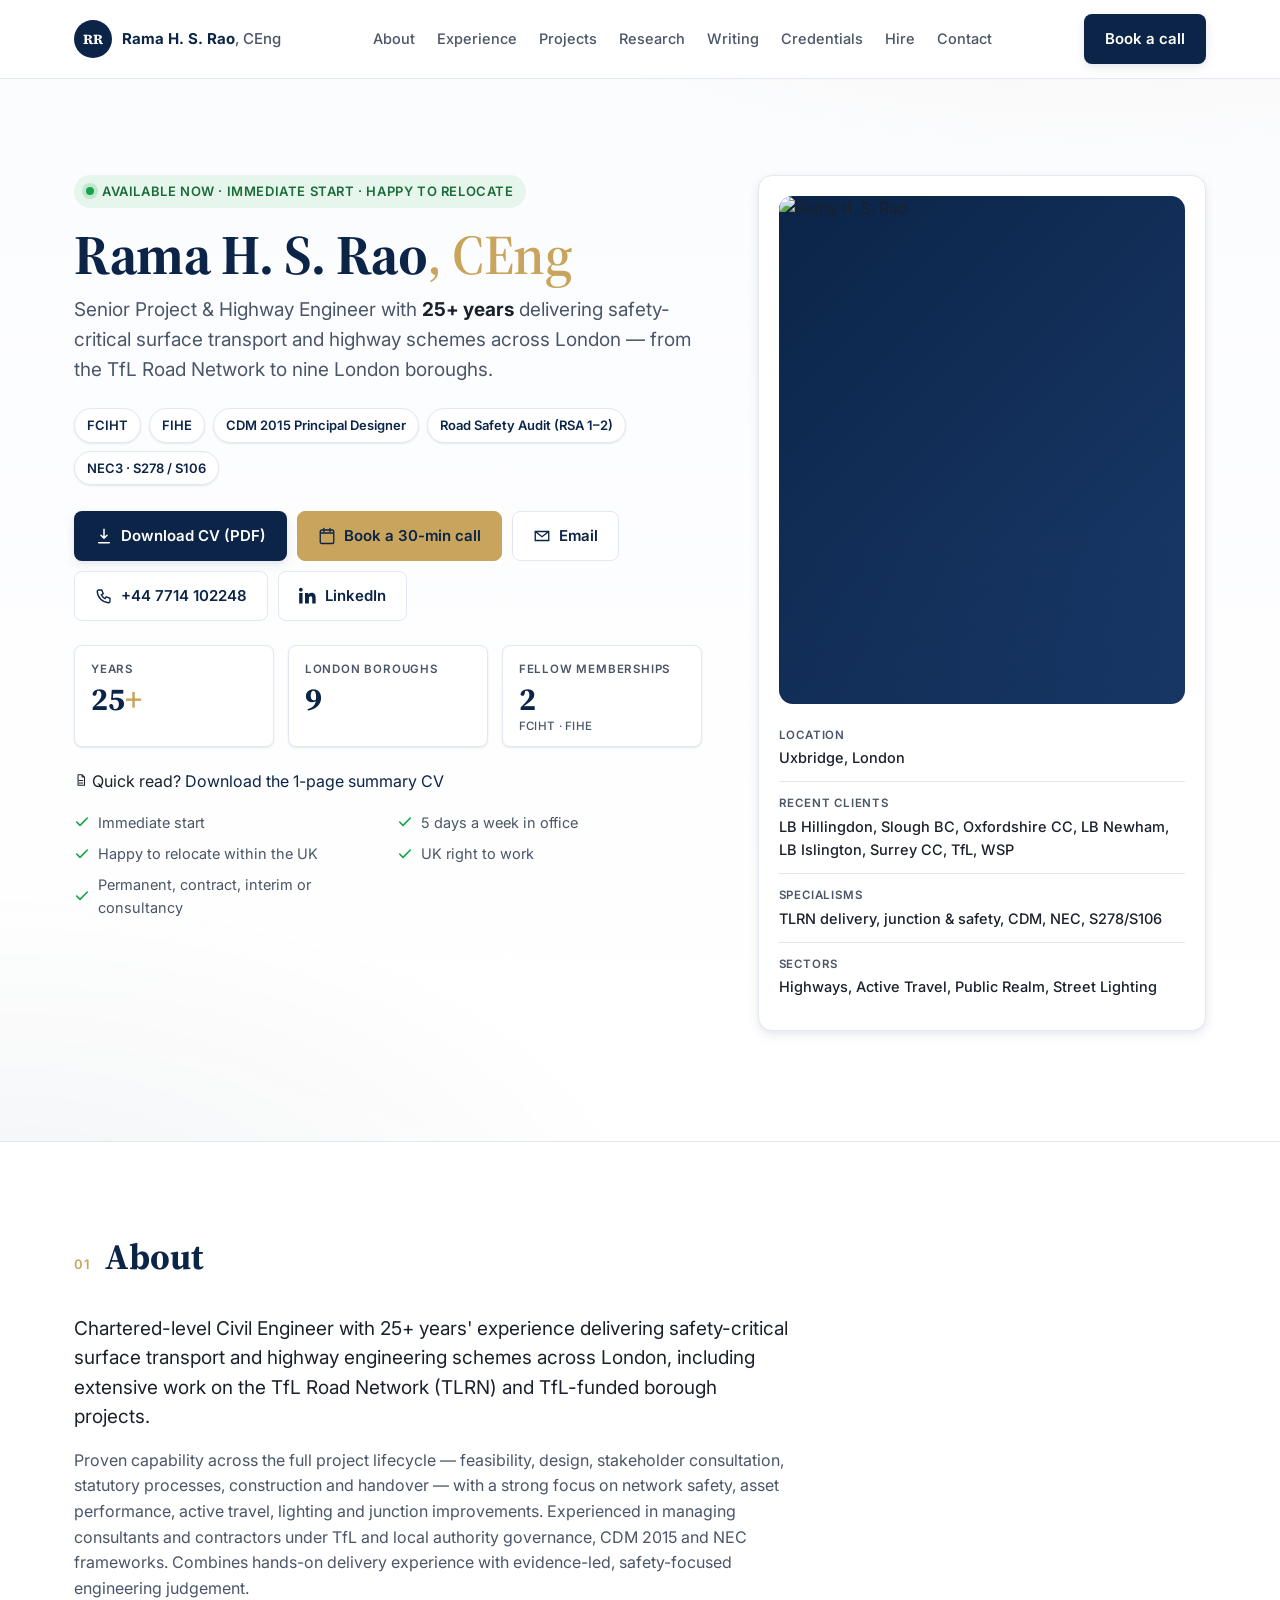
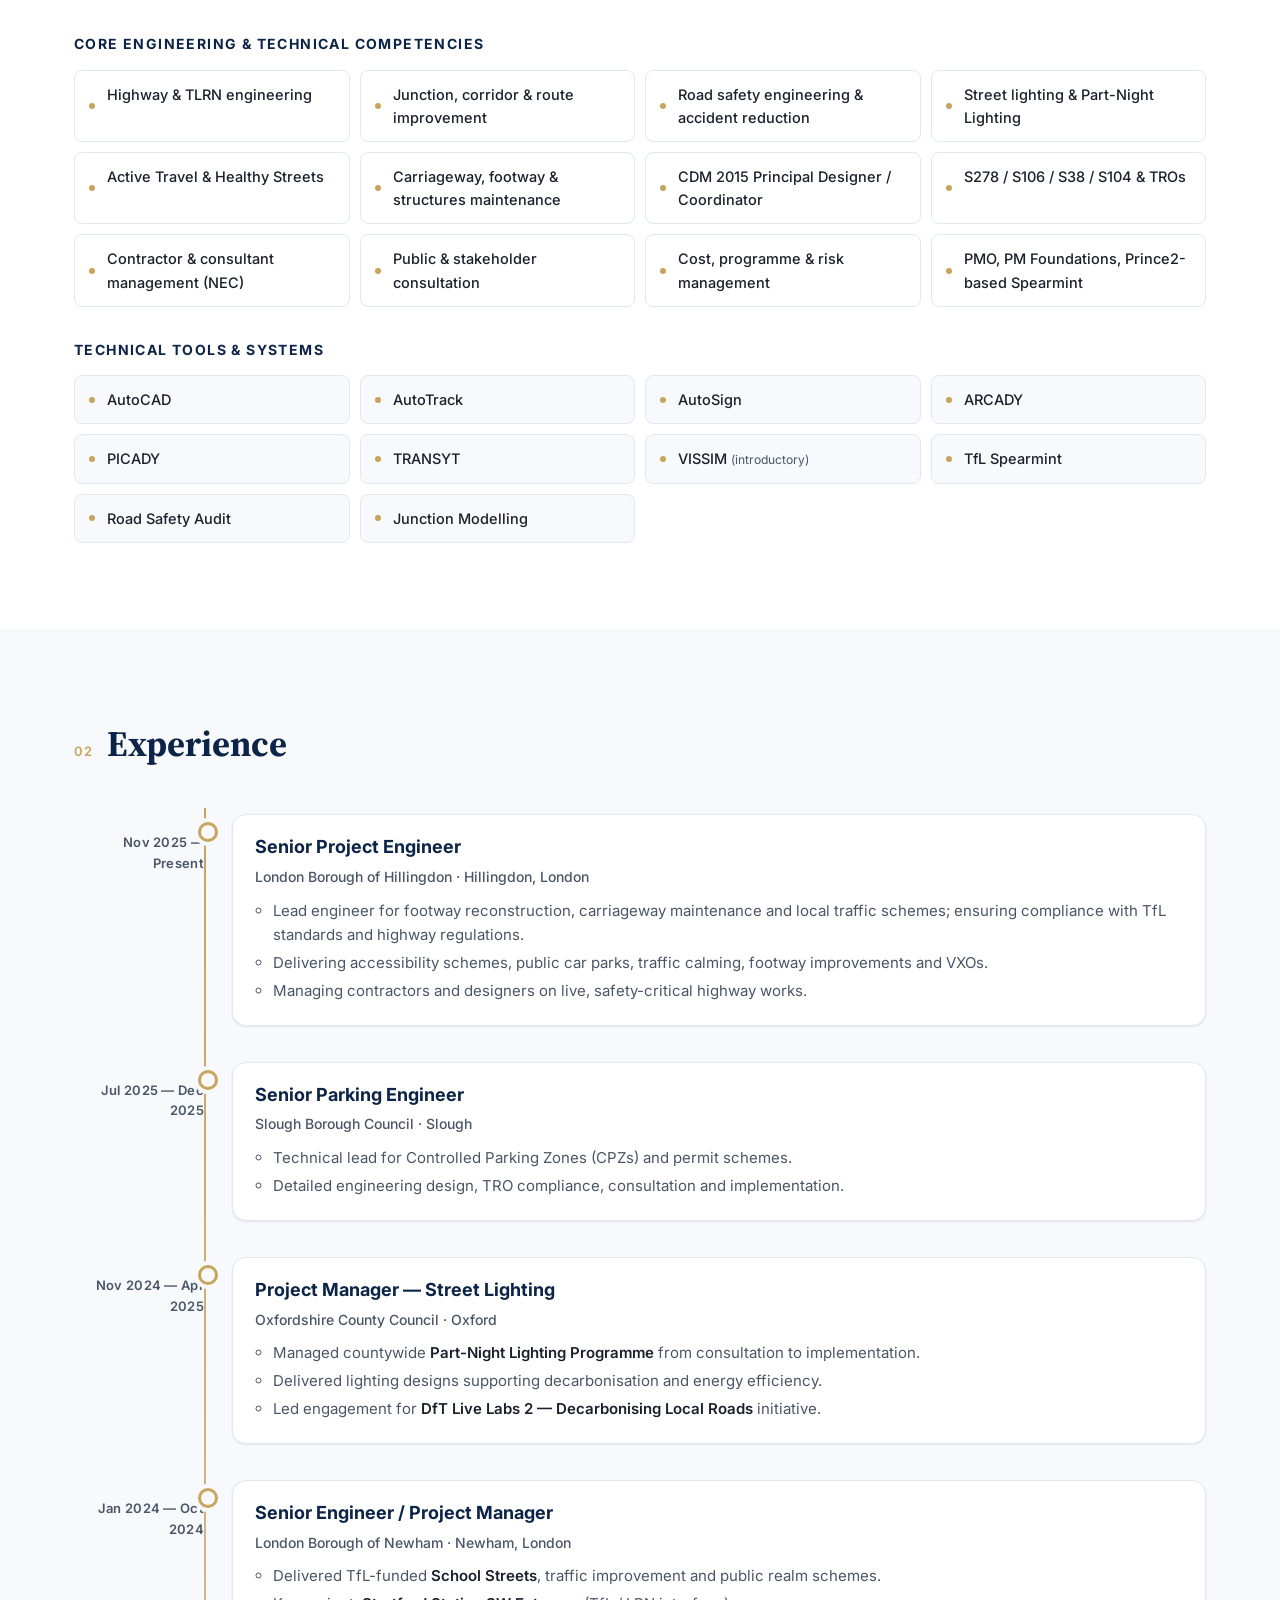
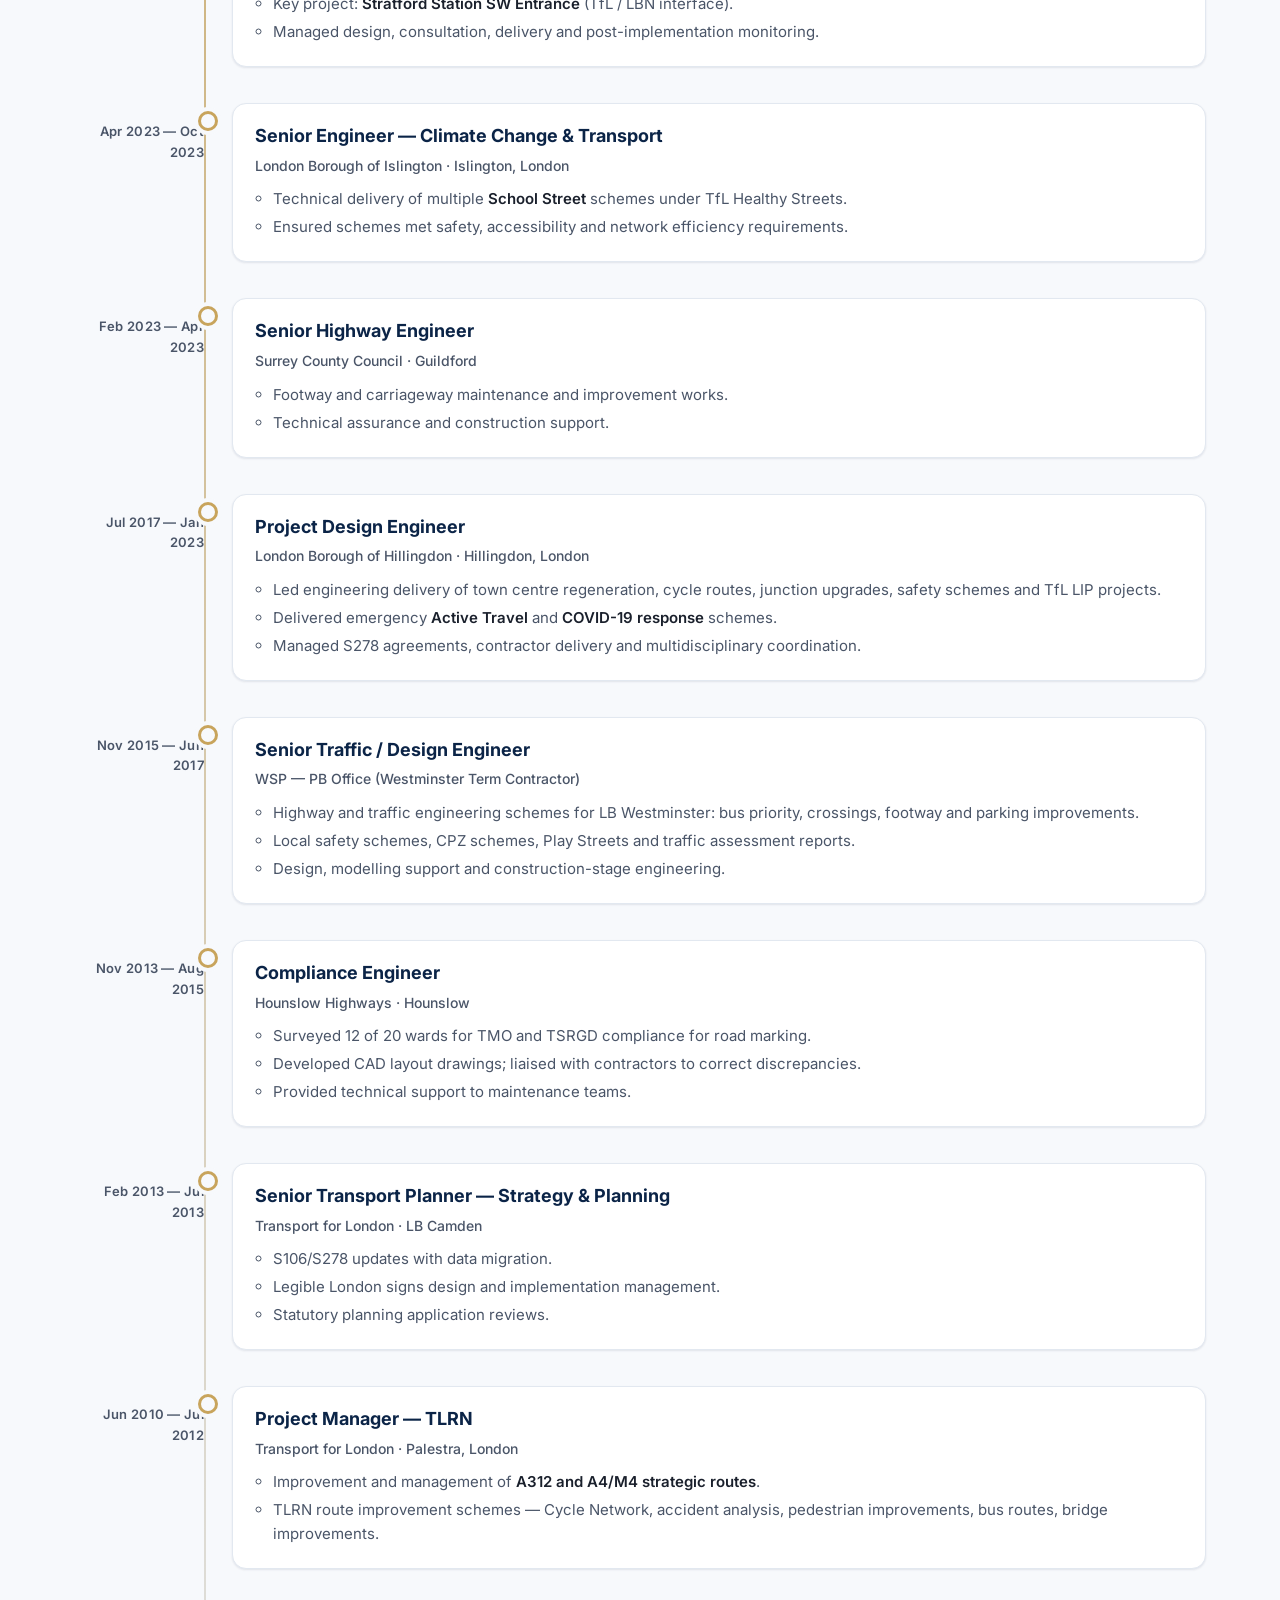
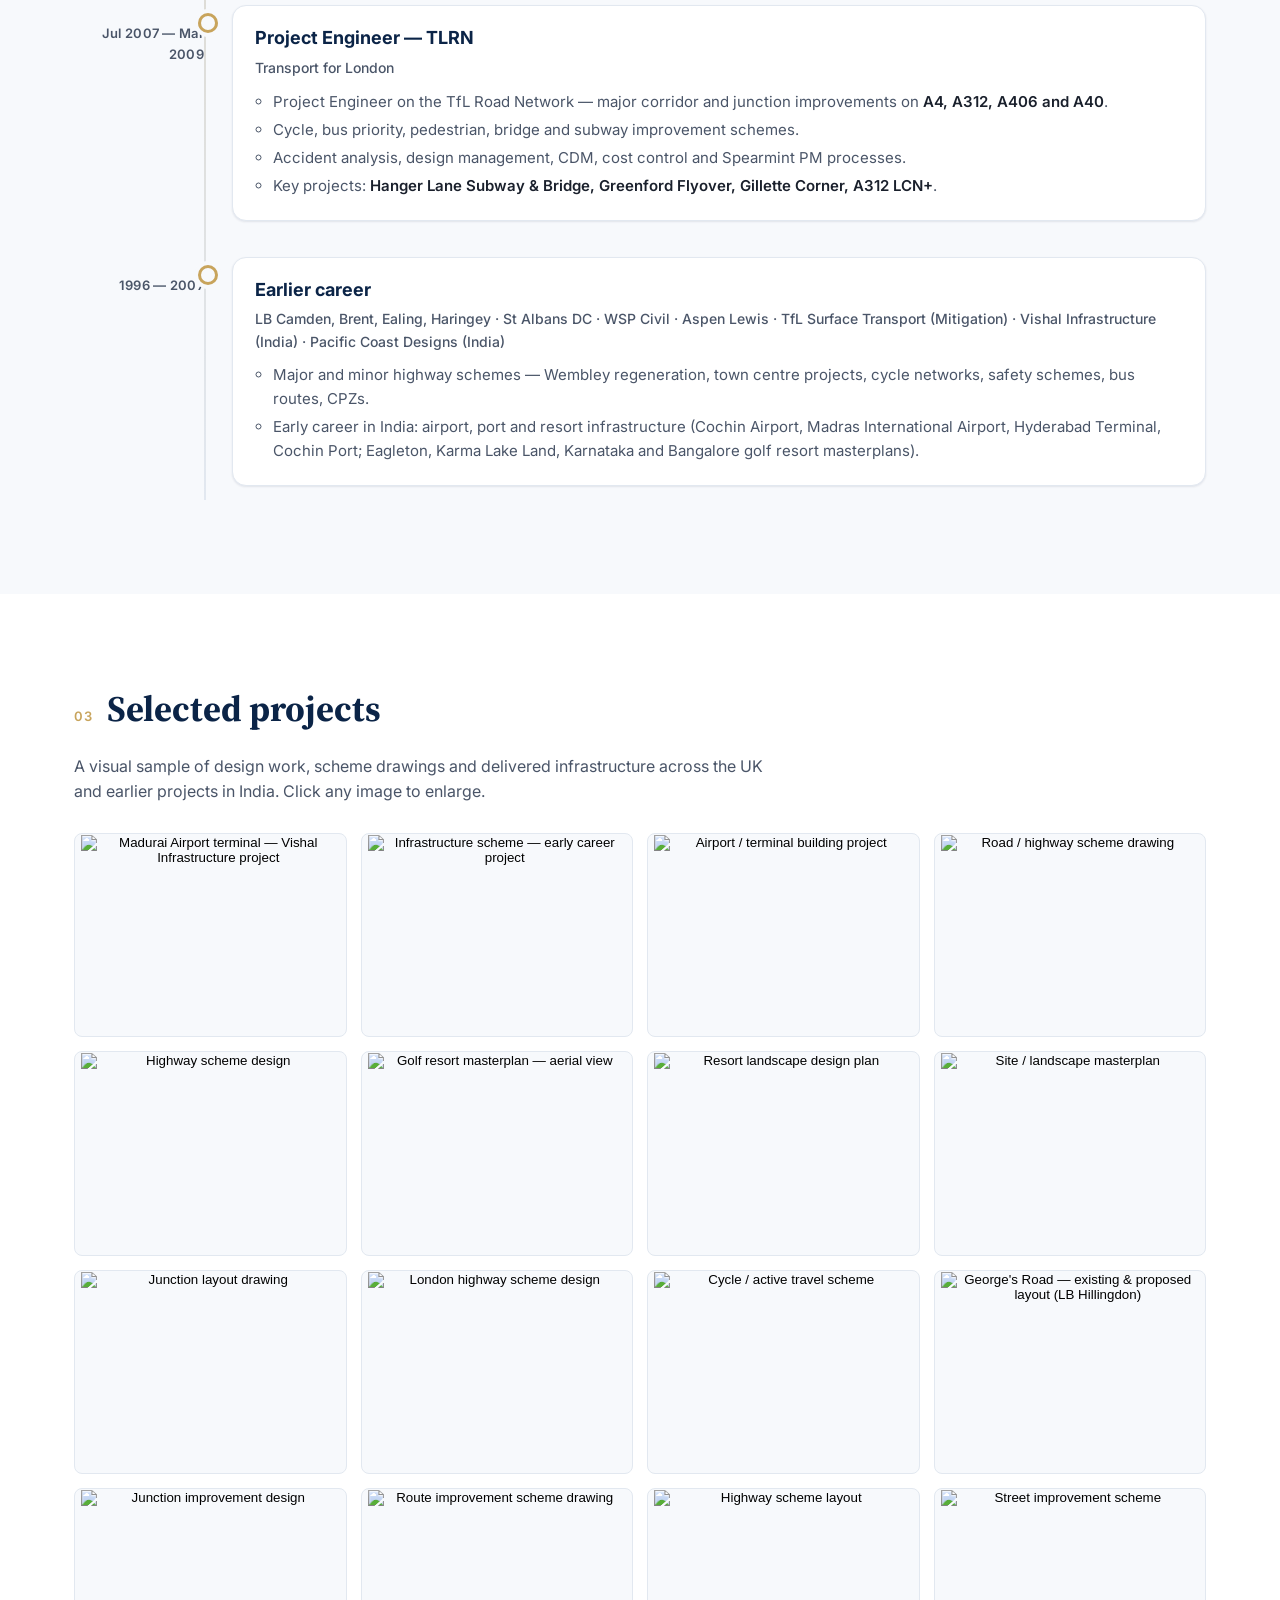
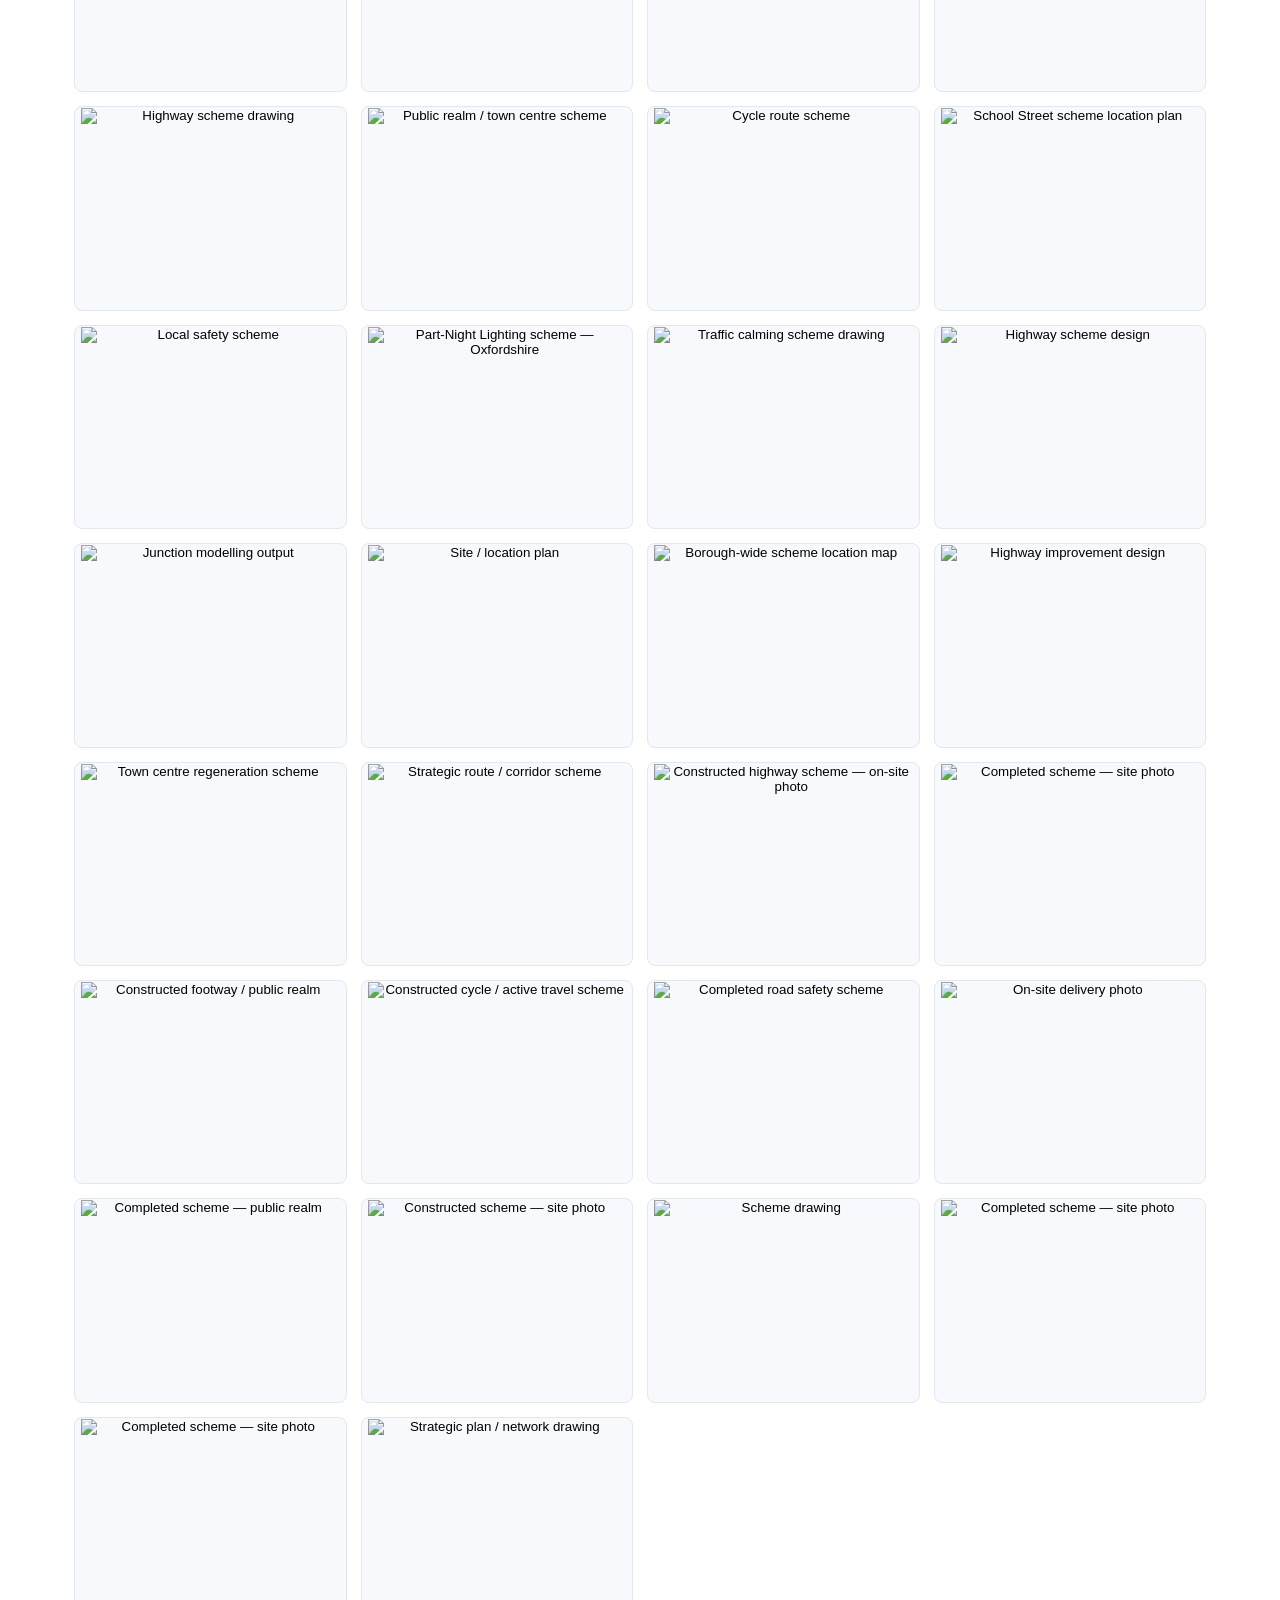
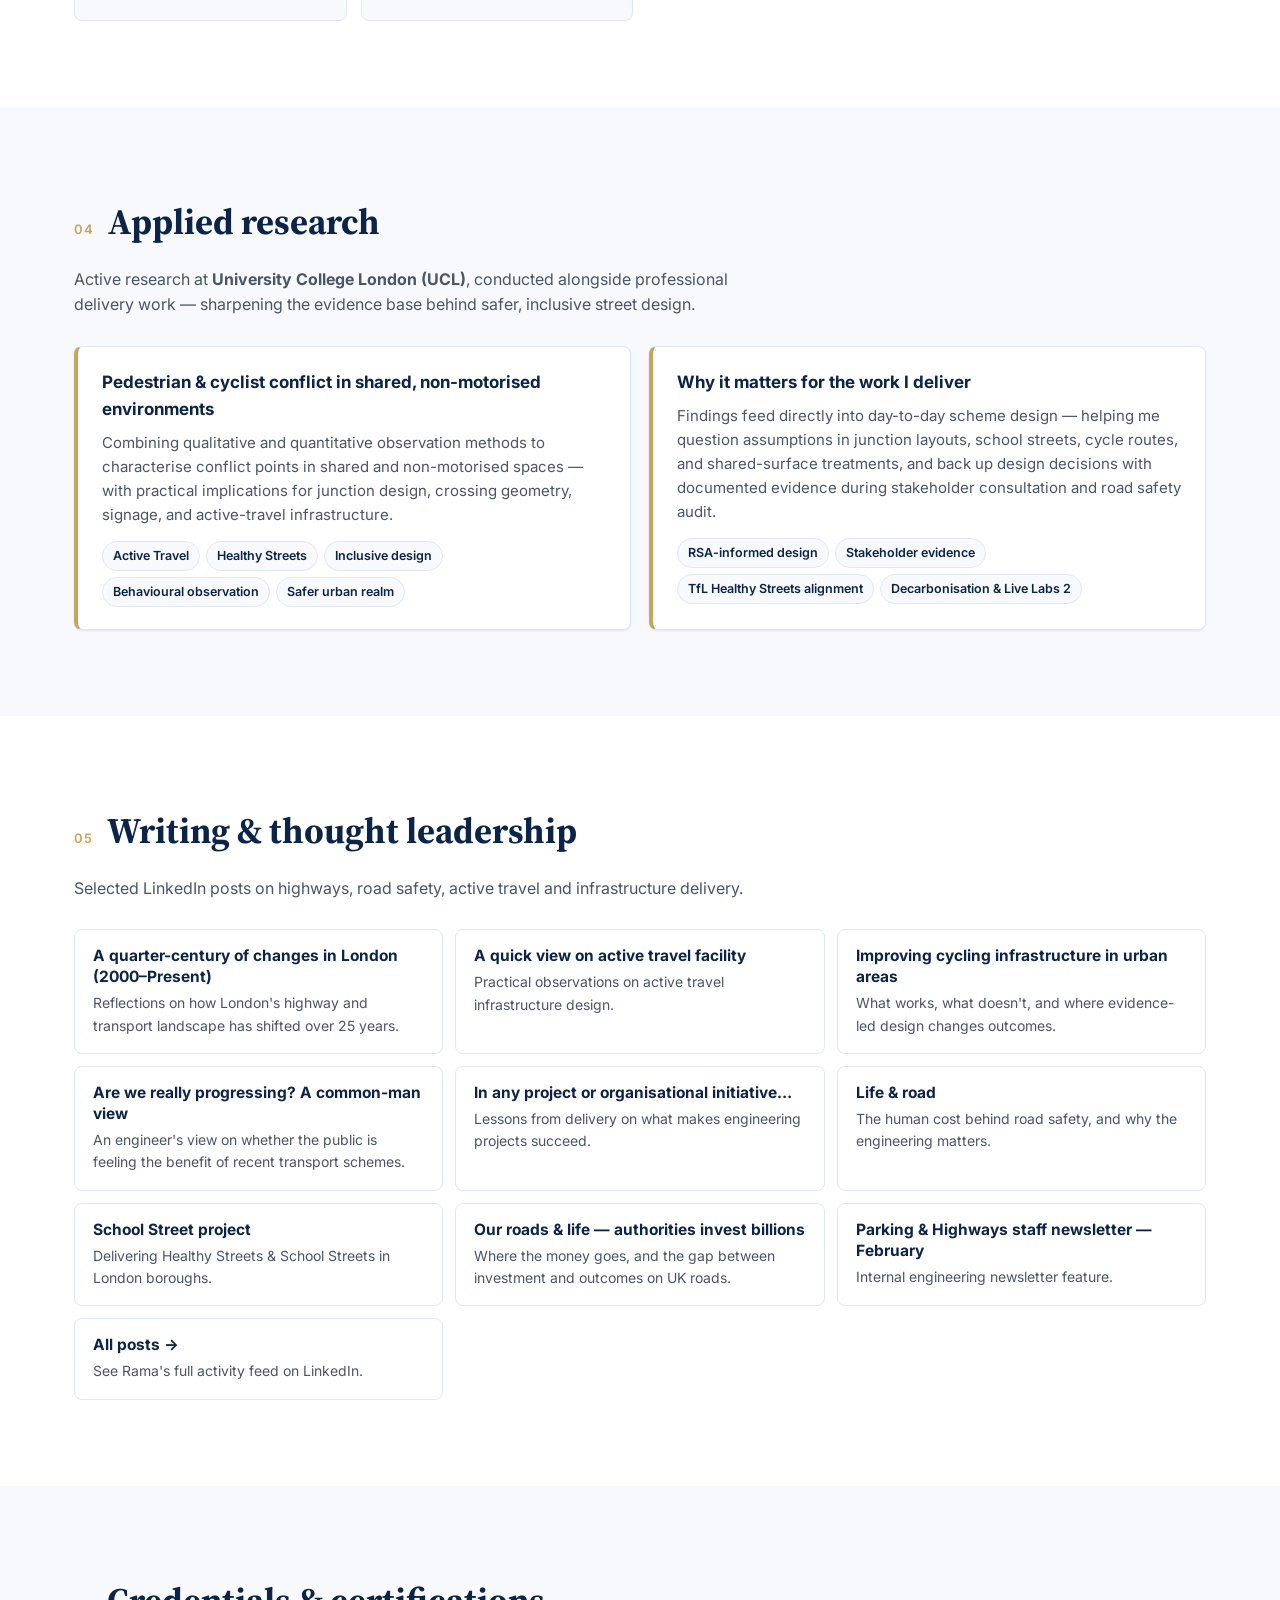
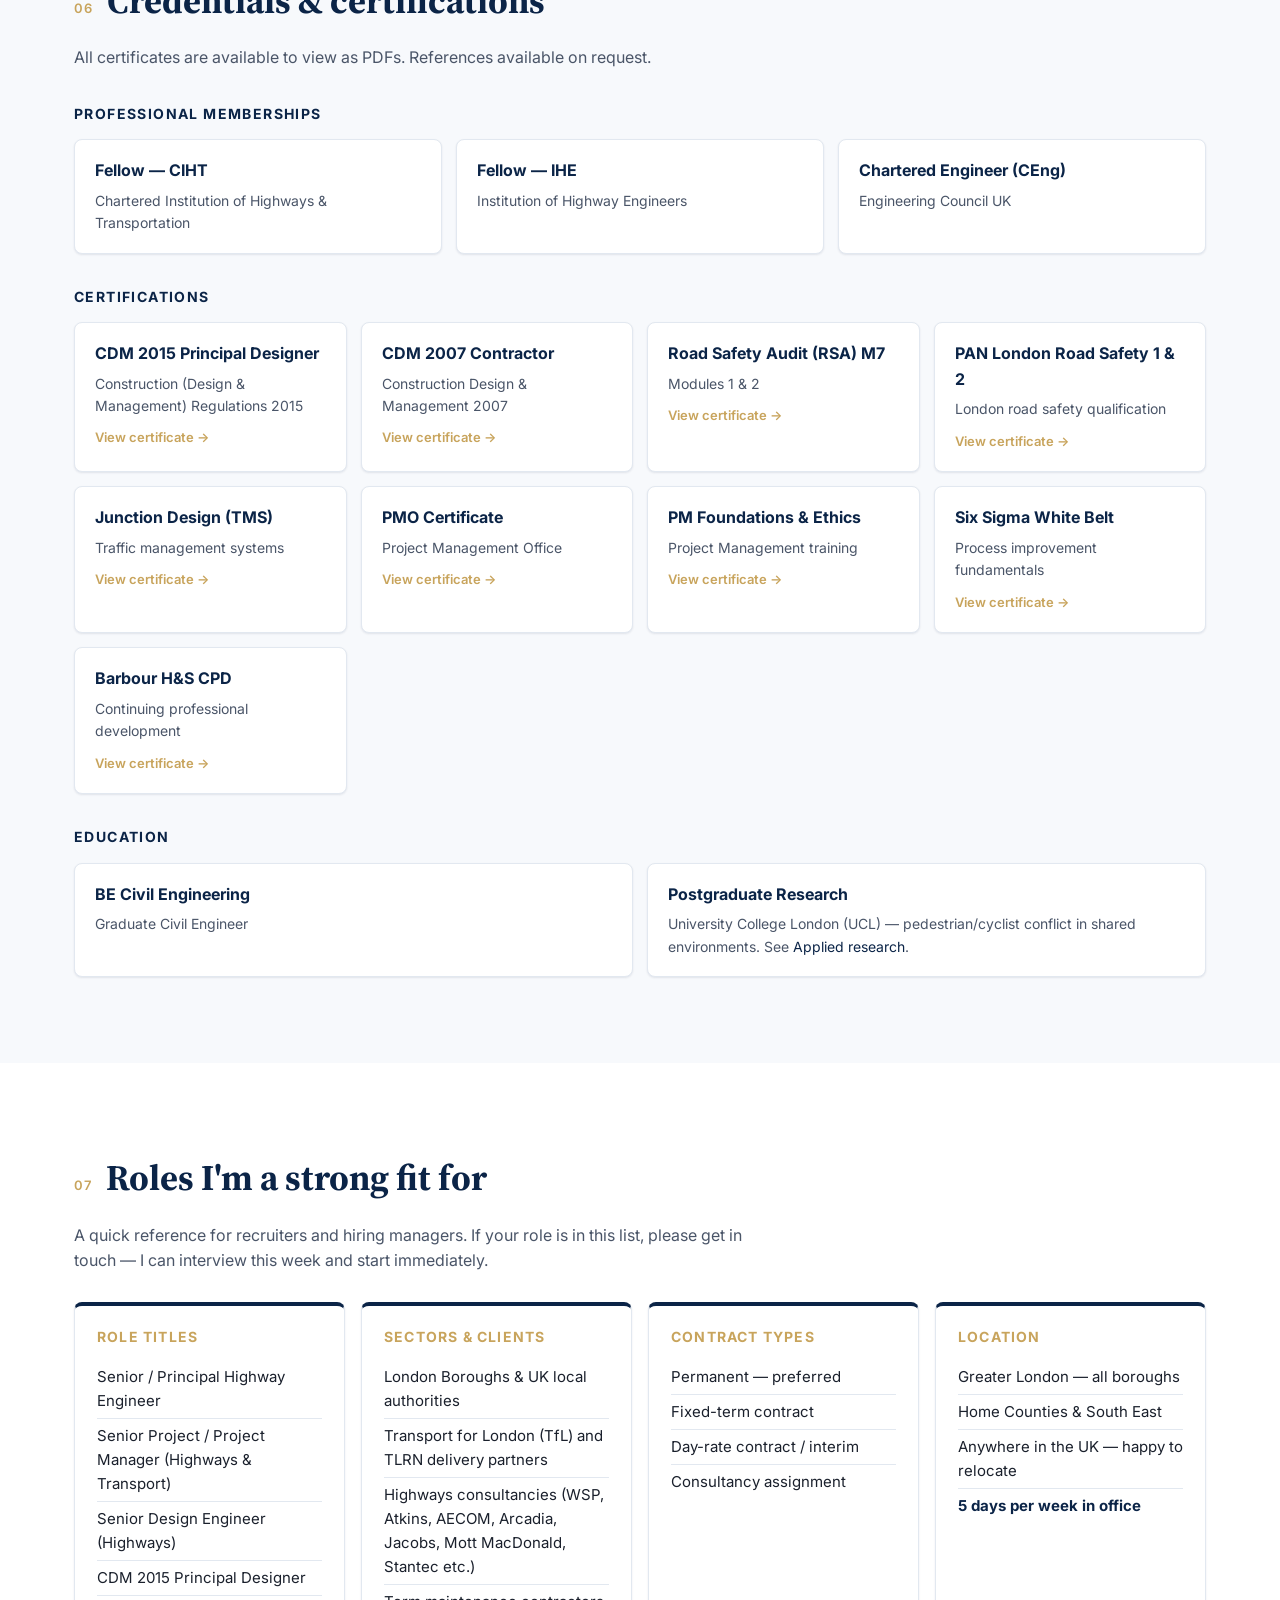
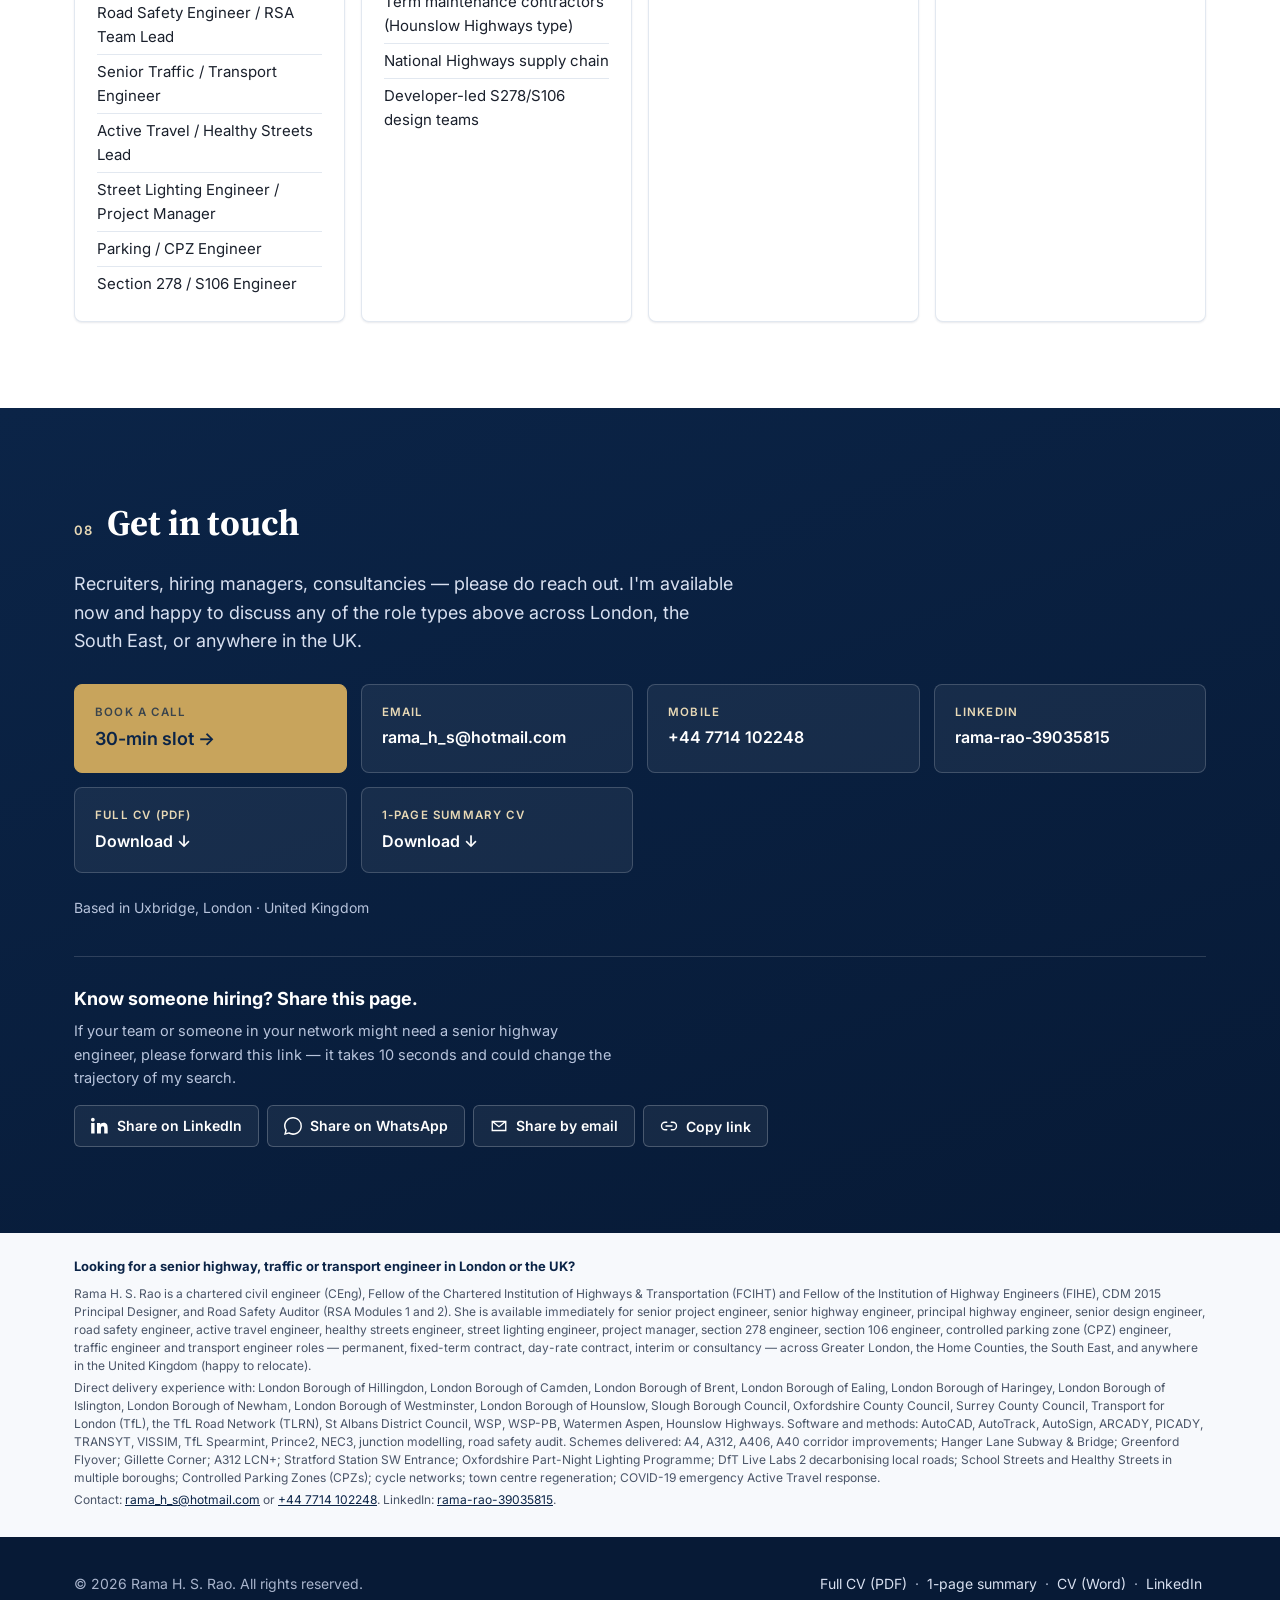
==== index.html @ 669b9281 "Update Calendly URL to calendly.com/engineer_rama/30min Updated across index.html, cv/cv.html, cv/cv" ====
<!doctype html>
<html lang="en">
<head>
  <meta charset="utf-8">
  <meta name="viewport" content="width=device-width, initial-scale=1">
  <meta name="theme-color" content="#0B2447">

  <title>Rama H. S. Rao, CEng | Senior Project &amp; Highway Engineer | London</title>
  <meta name="description" content="Senior Highway Engineer London — Rama H. S. Rao, CEng, FCIHT, FIHE, CDM 2015 Principal Designer, RSA 1–2. 25+ years across TfL Road Network and nine London boroughs (Hillingdon, Camden, Brent, Ealing, Newham, Islington, Westminster, Slough). Available immediately — permanent, contract or interim — UK-wide.">
  <meta name="author" content="Rama H. S. Rao">
  <meta name="keywords" content="Senior Highway Engineer London, Senior Project Engineer London, Principal Highway Engineer, Senior Design Engineer Highways, Senior Traffic Engineer, Senior Transport Engineer London, CDM 2015 Principal Designer, Road Safety Audit RSA 1-2, Road Safety Engineer London, Active Travel Engineer, Healthy Streets Engineer, Street Lighting Engineer, Project Manager Highways, Section 278 Engineer, Section 106 Engineer, CPZ Engineer London, TfL TLRN engineer, Chartered Civil Engineer, CIHT Fellow, IHE Fellow, AutoCAD, ARCADY, PICADY, TRANSYT, VISSIM, NEC3, Highway Engineer Hillingdon, Camden, Brent, Ealing, Newham, Islington, Westminster, Slough, Oxfordshire, Surrey, Hounslow, transportation engineer London, civil engineer London, immediate start, available now, contract highway engineer, interim highway engineer, permanent highway engineer, freelance highway engineer London">
  <link rel="canonical" href="https://engineer-rama-rao.github.io/">

  <!-- Search engine verification — paste tokens from Google Search Console / Bing Webmaster Tools between the quotes -->
  <meta name="google-site-verification" content="pTRXV2oP2B58rjBGGt1OShlqC-LBzwm7Revz-fZNsHg">
  <meta name="msvalidate.01" content="PASTE_BING_WEBMASTER_TOKEN_HERE">

  <!-- Open Graph -->
  <meta property="og:type" content="profile">
  <meta property="og:title" content="Rama H. S. Rao, CEng — Senior Project &amp; Highway Engineer">
  <meta property="og:description" content="25+ years of highway, traffic and transportation engineering across London — TfL, TLRN, nine London boroughs, WSP. CDM 2015 Principal Designer. FCIHT, FIHE. Open to new opportunities.">
  <meta property="og:url" content="https://engineer-rama-rao.github.io/">
  <meta property="og:image" content="https://engineer-rama-rao.github.io/assets/icons/og-image.png">
  <meta property="og:image:width" content="1200">
  <meta property="og:image:height" content="630">
  <meta property="og:image:alt" content="Rama H. S. Rao, CEng — Senior Project & Highway Engineer. 25+ years across TfL, the TLRN and nine London boroughs. Open to new opportunities.">
  <meta property="profile:first_name" content="Rama">
  <meta property="profile:last_name" content="Rao">

  <!-- Twitter -->
  <meta name="twitter:card" content="summary_large_image">
  <meta name="twitter:title" content="Rama H. S. Rao, CEng — Senior Project &amp; Highway Engineer">
  <meta name="twitter:description" content="25+ years of highway, traffic and transportation engineering across London. CDM 2015 Principal Designer. FCIHT, FIHE. Open to new opportunities.">
  <meta name="twitter:image" content="https://engineer-rama-rao.github.io/assets/icons/og-image.png">

  <link rel="icon" type="image/svg+xml" href="assets/icons/favicon.svg">
  <link rel="alternate icon" href="assets/icons/favicon.svg">

  <link rel="preconnect" href="https://fonts.googleapis.com">
  <link rel="preconnect" href="https://fonts.gstatic.com" crossorigin>
  <link href="https://fonts.googleapis.com/css2?family=Inter:wght@400;500;600;700&family=Source+Serif+4:wght@600;700&display=swap" rel="stylesheet">

  <link rel="stylesheet" href="styles.css">

  <!-- JSON-LD: Person schema for Google Knowledge Graph -->
  <script type="application/ld+json">
  {
    "@context": "https://schema.org",
    "@type": "Person",
    "name": "Rama H. S. Rao",
    "alternateName": "Ramya Rao",
    "honorificPrefix": "Mrs.",
    "honorificSuffix": "CEng, FCIHT, FIHE",
    "jobTitle": "Senior Project & Highway Engineer",
    "description": "Chartered Civil Engineer with 25+ years' experience in highway, traffic and transportation engineering across London — including TfL Road Network (TLRN), nine London boroughs, and consultancies. CDM 2015 Principal Designer, Road Safety Auditor (RSA 1–2), FCIHT and FIHE Fellow.",
    "email": "mailto:rama_h_s@hotmail.com",
    "telephone": "+44-7714-102248",
    "url": "https://engineer-rama-rao.github.io/",
    "sameAs": [
      "https://www.linkedin.com/in/rama-rao-39035815/"
    ],
    "address": {
      "@type": "PostalAddress",
      "addressLocality": "Uxbridge",
      "addressRegion": "Greater London",
      "addressCountry": "GB"
    },
    "alumniOf": [
      {
        "@type": "EducationalOrganization",
        "name": "University College London (UCL)",
        "url": "https://www.ucl.ac.uk/"
      }
    ],
    "memberOf": [
      {
        "@type": "Organization",
        "name": "Chartered Institution of Highways & Transportation (CIHT)",
        "url": "https://www.ciht.org.uk/"
      },
      {
        "@type": "Organization",
        "name": "Institution of Highway Engineers (IHE)",
        "url": "https://theihe.org/"
      }
    ],
    "knowsAbout": [
      "Highway Engineering",
      "Transport for London (TfL) Road Network",
      "Road Safety Engineering",
      "Junction & Corridor Improvement Design",
      "CDM 2015 Principal Designer Duties",
      "Active Travel & Healthy Streets",
      "Street Lighting & Part-Night Lighting",
      "NEC3 Contract Management",
      "AutoCAD, ARCADY, PICADY, TRANSYT"
    ],
    "seeks": {
      "@type": "Demand",
      "name": "Senior Project / Highway Engineer roles in London and the South East"
    }
  }
  </script>
</head>
<body>

<a class="skip-link" href="#main">Skip to content</a>

<header class="topbar">
  <div class="container topbar-inner">
    <a class="brand" href="#top" aria-label="Home">
      <span class="brand-mark" aria-hidden="true">RR</span>
      <span class="brand-name">Rama H. S. Rao<span class="brand-suffix">, CEng</span></span>
    </a>
    <nav aria-label="Primary">
      <ul class="navlist">
        <li><a href="#about">About</a></li>
        <li><a href="#experience">Experience</a></li>
        <li><a href="#projects">Projects</a></li>
        <li><a href="#research">Research</a></li>
        <li><a href="#writing">Writing</a></li>
        <li><a href="#certifications">Credentials</a></li>
        <li><a href="#fit">Hire</a></li>
        <li><a href="#contact">Contact</a></li>
      </ul>
    </nav>
    <a class="btn btn-primary topbar-cta" href="https://calendly.com/engineer_rama/30min" target="_blank" rel="noopener">Book a call</a>
  </div>
</header>

<main id="main">

<section id="top" class="hero">
  <div class="container hero-grid">
    <div class="hero-text">
      <p class="eyebrow"><span class="status-dot" aria-hidden="true"></span> Available now &middot; immediate start &middot; happy to relocate</p>
      <h1>Rama H. S. Rao<span class="cred">, CEng</span></h1>
      <p class="tagline">Senior Project &amp; Highway Engineer with <strong>25+ years</strong> delivering safety-critical surface transport and highway schemes across London &mdash; from the TfL Road Network to nine London boroughs.</p>

      <ul class="hero-badges" aria-label="Headline credentials">
        <li>FCIHT</li>
        <li>FIHE</li>
        <li>CDM 2015 Principal Designer</li>
        <li>Road Safety Audit (RSA 1&ndash;2)</li>
        <li>NEC3 &middot; S278 / S106</li>
      </ul>

      <div class="cta-row">
        <a class="btn btn-primary" href="cv/Rama-Rao-CV.pdf" download>
          <svg viewBox="0 0 24 24" aria-hidden="true" width="18" height="18"><path fill="none" stroke="currentColor" stroke-width="2" stroke-linecap="round" stroke-linejoin="round" d="M12 3v12m0 0l-4-4m4 4l4-4M5 21h14"/></svg>
          Download CV (PDF)
        </a>
        <a class="btn btn-secondary" href="https://calendly.com/engineer_rama/30min" target="_blank" rel="noopener">
          <svg viewBox="0 0 24 24" aria-hidden="true" width="18" height="18"><path fill="none" stroke="currentColor" stroke-width="1.8" stroke-linecap="round" stroke-linejoin="round" d="M3 8h18 M5 4h14a2 2 0 0 1 2 2v14a2 2 0 0 1-2 2H5a2 2 0 0 1-2-2V6a2 2 0 0 1 2-2zM8 2v4 M16 2v4"/></svg>
          Book a 30-min call
        </a>
        <a class="btn btn-ghost" href="mailto:rama_h_s@hotmail.com?subject=Engineering%20opportunity%20for%20Rama%20Rao">
          <svg viewBox="0 0 24 24" aria-hidden="true" width="18" height="18"><path fill="none" stroke="currentColor" stroke-width="1.8" d="M3 6h18v12H3z M3 6l9 7l9-7"/></svg>
          Email
        </a>
        <a class="btn btn-ghost" href="tel:+447714102248">
          <svg viewBox="0 0 24 24" aria-hidden="true" width="18" height="18"><path fill="none" stroke="currentColor" stroke-width="1.8" d="M5 4h4l2 5l-2.5 1.5a11 11 0 0 0 5 5L15 13l5 2v4a2 2 0 0 1-2 2A16 16 0 0 1 3 6a2 2 0 0 1 2-2z"/></svg>
          +44 7714 102248
        </a>
        <a class="btn btn-ghost" href="https://www.linkedin.com/in/rama-rao-39035815/" target="_blank" rel="noopener">
          <svg viewBox="0 0 24 24" aria-hidden="true" width="18" height="18"><path fill="currentColor" d="M4.98 3.5C4.98 4.88 3.86 6 2.5 6S0 4.88 0 3.5 1.12 1 2.5 1s2.48 1.12 2.48 2.5zM.22 8h4.56v14H.22zM8 8h4.36v1.91h.06c.61-1.15 2.1-2.36 4.32-2.36c4.62 0 5.47 3.04 5.47 6.99V22h-4.56v-6.18c0-1.47-.03-3.37-2.05-3.37c-2.06 0-2.37 1.6-2.37 3.26V22H8z"/></svg>
          LinkedIn
        </a>
      </div>

      <dl class="hero-stats" aria-label="At a glance">
        <div><dt>Years</dt><dd>25<span>+</span></dd></div>
        <div><dt>London boroughs</dt><dd>9</dd></div>
        <div><dt>Fellow memberships</dt><dd>2 <small>FCIHT &middot; FIHE</small></dd></div>
      </dl>

      <p class="hero-cv-mini">
        <svg viewBox="0 0 24 24" aria-hidden="true" width="14" height="14"><path fill="none" stroke="currentColor" stroke-width="1.8" stroke-linecap="round" stroke-linejoin="round" d="M7 3h7l4 4v14H7zM14 3v4h4M9 13h6M9 17h6"/></svg>
        Quick read? <a href="cv/Rama-Rao-CV-1page.pdf" download>Download the 1-page summary CV</a>
      </p>

      <ul class="hero-availability" aria-label="Availability">
        <li><svg viewBox="0 0 24 24" aria-hidden="true" width="16" height="16"><path fill="none" stroke="currentColor" stroke-width="2.4" stroke-linecap="round" stroke-linejoin="round" d="M4 12l5 5L20 6"/></svg> Immediate start</li>
        <li><svg viewBox="0 0 24 24" aria-hidden="true" width="16" height="16"><path fill="none" stroke="currentColor" stroke-width="2.4" stroke-linecap="round" stroke-linejoin="round" d="M4 12l5 5L20 6"/></svg> 5 days a week in office</li>
        <li><svg viewBox="0 0 24 24" aria-hidden="true" width="16" height="16"><path fill="none" stroke="currentColor" stroke-width="2.4" stroke-linecap="round" stroke-linejoin="round" d="M4 12l5 5L20 6"/></svg> Happy to relocate within the UK</li>
        <li><svg viewBox="0 0 24 24" aria-hidden="true" width="16" height="16"><path fill="none" stroke="currentColor" stroke-width="2.4" stroke-linecap="round" stroke-linejoin="round" d="M4 12l5 5L20 6"/></svg> UK right to work</li>
        <li><svg viewBox="0 0 24 24" aria-hidden="true" width="16" height="16"><path fill="none" stroke="currentColor" stroke-width="2.4" stroke-linecap="round" stroke-linejoin="round" d="M4 12l5 5L20 6"/></svg> Permanent, contract, interim or consultancy</li>
      </ul>
    </div>

    <aside class="hero-card" aria-label="Profile">
      <figure class="hero-photo">
        <img src="assets/rama-portrait.jpg" alt="Rama H. S. Rao" width="320" height="320" loading="eager">
      </figure>
      <div class="hero-card-row"><span>Location</span><strong>Uxbridge, London</strong></div>
      <div class="hero-card-row"><span>Recent clients</span><strong>LB Hillingdon, Slough BC, Oxfordshire CC, LB Newham, LB Islington, Surrey CC, TfL, WSP</strong></div>
      <div class="hero-card-row"><span>Specialisms</span><strong>TLRN delivery, junction &amp; safety, CDM, NEC, S278/S106</strong></div>
      <div class="hero-card-row"><span>Sectors</span><strong>Highways, Active Travel, Public Realm, Street Lighting</strong></div>
    </aside>
  </div>
</section>

<section id="about" class="section">
  <div class="container">
    <h2 class="section-title"><span>01</span>About</h2>
    <div class="prose">
      <p class="lead">Chartered-level Civil Engineer with 25+ years' experience delivering safety-critical surface transport and highway engineering schemes across London, including extensive work on the TfL Road Network (TLRN) and TfL-funded borough projects.</p>
      <p>Proven capability across the full project lifecycle &mdash; feasibility, design, stakeholder consultation, statutory processes, construction and handover &mdash; with a strong focus on network safety, asset performance, active travel, lighting and junction improvements. Experienced in managing consultants and contractors under TfL and local authority governance, CDM 2015 and NEC frameworks. Combines hands-on delivery experience with evidence-led, safety-focused engineering judgement.</p>
    </div>

    <h3 class="subsection-title">Core engineering &amp; technical competencies</h3>
    <ul class="grid-pills">
      <li>Highway &amp; TLRN engineering</li>
      <li>Junction, corridor &amp; route improvement</li>
      <li>Road safety engineering &amp; accident reduction</li>
      <li>Street lighting &amp; Part-Night Lighting</li>
      <li>Active Travel &amp; Healthy Streets</li>
      <li>Carriageway, footway &amp; structures maintenance</li>
      <li>CDM 2015 Principal Designer / Coordinator</li>
      <li>S278 / S106 / S38 / S104 &amp; TROs</li>
      <li>Contractor &amp; consultant management (NEC)</li>
      <li>Public &amp; stakeholder consultation</li>
      <li>Cost, programme &amp; risk management</li>
      <li>PMO, PM Foundations, Prince2-based Spearmint</li>
    </ul>

    <h3 class="subsection-title">Technical tools &amp; systems</h3>
    <ul class="grid-pills tools">
      <li>AutoCAD</li>
      <li>AutoTrack</li>
      <li>AutoSign</li>
      <li>ARCADY</li>
      <li>PICADY</li>
      <li>TRANSYT</li>
      <li>VISSIM <small>(introductory)</small></li>
      <li>TfL Spearmint</li>
      <li>Road Safety Audit</li>
      <li>Junction Modelling</li>
    </ul>
  </div>
</section>

<section id="experience" class="section section-alt">
  <div class="container">
    <h2 class="section-title"><span>02</span>Experience</h2>
    <ol class="timeline">

      <li class="tl-item">
        <div class="tl-date">Nov 2025 &mdash; Present</div>
        <div class="tl-body">
          <h3>Senior Project Engineer</h3>
          <p class="tl-org">London Borough of Hillingdon &middot; Hillingdon, London</p>
          <ul>
            <li>Lead engineer for footway reconstruction, carriageway maintenance and local traffic schemes; ensuring compliance with TfL standards and highway regulations.</li>
            <li>Delivering accessibility schemes, public car parks, traffic calming, footway improvements and VXOs.</li>
            <li>Managing contractors and designers on live, safety-critical highway works.</li>
          </ul>
        </div>
      </li>

      <li class="tl-item">
        <div class="tl-date">Jul 2025 &mdash; Dec 2025</div>
        <div class="tl-body">
          <h3>Senior Parking Engineer</h3>
          <p class="tl-org">Slough Borough Council &middot; Slough</p>
          <ul>
            <li>Technical lead for Controlled Parking Zones (CPZs) and permit schemes.</li>
            <li>Detailed engineering design, TRO compliance, consultation and implementation.</li>
          </ul>
        </div>
      </li>

      <li class="tl-item">
        <div class="tl-date">Nov 2024 &mdash; Apr 2025</div>
        <div class="tl-body">
          <h3>Project Manager &mdash; Street Lighting</h3>
          <p class="tl-org">Oxfordshire County Council &middot; Oxford</p>
          <ul>
            <li>Managed countywide <strong>Part-Night Lighting Programme</strong> from consultation to implementation.</li>
            <li>Delivered lighting designs supporting decarbonisation and energy efficiency.</li>
            <li>Led engagement for <strong>DfT Live Labs 2 &mdash; Decarbonising Local Roads</strong> initiative.</li>
          </ul>
        </div>
      </li>

      <li class="tl-item">
        <div class="tl-date">Jan 2024 &mdash; Oct 2024</div>
        <div class="tl-body">
          <h3>Senior Engineer / Project Manager</h3>
          <p class="tl-org">London Borough of Newham &middot; Newham, London</p>
          <ul>
            <li>Delivered TfL-funded <strong>School Streets</strong>, traffic improvement and public realm schemes.</li>
            <li>Key project: <strong>Stratford Station SW Entrance</strong> (TfL / LBN interface).</li>
            <li>Managed design, consultation, delivery and post-implementation monitoring.</li>
          </ul>
        </div>
      </li>

      <li class="tl-item">
        <div class="tl-date">Apr 2023 &mdash; Oct 2023</div>
        <div class="tl-body">
          <h3>Senior Engineer &mdash; Climate Change &amp; Transport</h3>
          <p class="tl-org">London Borough of Islington &middot; Islington, London</p>
          <ul>
            <li>Technical delivery of multiple <strong>School Street</strong> schemes under TfL Healthy Streets.</li>
            <li>Ensured schemes met safety, accessibility and network efficiency requirements.</li>
          </ul>
        </div>
      </li>

      <li class="tl-item">
        <div class="tl-date">Feb 2023 &mdash; Apr 2023</div>
        <div class="tl-body">
          <h3>Senior Highway Engineer</h3>
          <p class="tl-org">Surrey County Council &middot; Guildford</p>
          <ul>
            <li>Footway and carriageway maintenance and improvement works.</li>
            <li>Technical assurance and construction support.</li>
          </ul>
        </div>
      </li>

      <li class="tl-item">
        <div class="tl-date">Jul 2017 &mdash; Jan 2023</div>
        <div class="tl-body">
          <h3>Project Design Engineer</h3>
          <p class="tl-org">London Borough of Hillingdon &middot; Hillingdon, London</p>
          <ul>
            <li>Led engineering delivery of town centre regeneration, cycle routes, junction upgrades, safety schemes and TfL LIP projects.</li>
            <li>Delivered emergency <strong>Active Travel</strong> and <strong>COVID-19 response</strong> schemes.</li>
            <li>Managed S278 agreements, contractor delivery and multidisciplinary coordination.</li>
          </ul>
        </div>
      </li>

      <li class="tl-item">
        <div class="tl-date">Nov 2015 &mdash; Jun 2017</div>
        <div class="tl-body">
          <h3>Senior Traffic / Design Engineer</h3>
          <p class="tl-org">WSP &mdash; PB Office (Westminster Term Contractor)</p>
          <ul>
            <li>Highway and traffic engineering schemes for LB Westminster: bus priority, crossings, footway and parking improvements.</li>
            <li>Local safety schemes, CPZ schemes, Play Streets and traffic assessment reports.</li>
            <li>Design, modelling support and construction-stage engineering.</li>
          </ul>
        </div>
      </li>

      <li class="tl-item">
        <div class="tl-date">Nov 2013 &mdash; Aug 2015</div>
        <div class="tl-body">
          <h3>Compliance Engineer</h3>
          <p class="tl-org">Hounslow Highways &middot; Hounslow</p>
          <ul>
            <li>Surveyed 12 of 20 wards for TMO and TSRGD compliance for road marking.</li>
            <li>Developed CAD layout drawings; liaised with contractors to correct discrepancies.</li>
            <li>Provided technical support to maintenance teams.</li>
          </ul>
        </div>
      </li>

      <li class="tl-item">
        <div class="tl-date">Feb 2013 &mdash; Jul 2013</div>
        <div class="tl-body">
          <h3>Senior Transport Planner &mdash; Strategy &amp; Planning</h3>
          <p class="tl-org">Transport for London &middot; LB Camden</p>
          <ul>
            <li>S106/S278 updates with data migration.</li>
            <li>Legible London signs design and implementation management.</li>
            <li>Statutory planning application reviews.</li>
          </ul>
        </div>
      </li>

      <li class="tl-item">
        <div class="tl-date">Jun 2010 &mdash; Jul 2012</div>
        <div class="tl-body">
          <h3>Project Manager &mdash; TLRN</h3>
          <p class="tl-org">Transport for London &middot; Palestra, London</p>
          <ul>
            <li>Improvement and management of <strong>A312 and A4/M4 strategic routes</strong>.</li>
            <li>TLRN route improvement schemes &mdash; Cycle Network, accident analysis, pedestrian improvements, bus routes, bridge improvements.</li>
          </ul>
        </div>
      </li>

      <li class="tl-item">
        <div class="tl-date">Jul 2007 &mdash; Mar 2009</div>
        <div class="tl-body">
          <h3>Project Engineer &mdash; TLRN</h3>
          <p class="tl-org">Transport for London</p>
          <ul>
            <li>Project Engineer on the TfL Road Network &mdash; major corridor and junction improvements on <strong>A4, A312, A406 and A40</strong>.</li>
            <li>Cycle, bus priority, pedestrian, bridge and subway improvement schemes.</li>
            <li>Accident analysis, design management, CDM, cost control and Spearmint PM processes.</li>
            <li>Key projects: <strong>Hanger Lane Subway &amp; Bridge, Greenford Flyover, Gillette Corner, A312 LCN+</strong>.</li>
          </ul>
        </div>
      </li>

      <li class="tl-item tl-item-summary">
        <div class="tl-date">1996 &mdash; 2007</div>
        <div class="tl-body">
          <h3>Earlier career</h3>
          <p class="tl-org">LB Camden, Brent, Ealing, Haringey &middot; St Albans DC &middot; WSP Civil &middot; Aspen Lewis &middot; TfL Surface Transport (Mitigation) &middot; Vishal Infrastructure (India) &middot; Pacific Coast Designs (India)</p>
          <ul>
            <li>Major and minor highway schemes &mdash; Wembley regeneration, town centre projects, cycle networks, safety schemes, bus routes, CPZs.</li>
            <li>Early career in India: airport, port and resort infrastructure (Cochin Airport, Madras International Airport, Hyderabad Terminal, Cochin Port; Eagleton, Karma Lake Land, Karnataka and Bangalore golf resort masterplans).</li>
          </ul>
        </div>
      </li>

    </ol>
  </div>
</section>

<section id="projects" class="section">
  <div class="container">
    <h2 class="section-title"><span>03</span>Selected projects</h2>
    <p class="section-intro">A visual sample of design work, scheme drawings and delivered infrastructure across the UK and earlier projects in India. Click any image to enlarge.</p>

    <div class="gallery" id="gallery">
      <!-- images injected by script.js -->
    </div>
  </div>
</section>

<section id="research" class="section section-alt">
  <div class="container">
    <h2 class="section-title"><span>04</span>Applied research</h2>
    <p class="section-intro">Active research at <strong>University College London (UCL)</strong>, conducted alongside professional delivery work &mdash; sharpening the evidence base behind safer, inclusive street design.</p>

    <div class="research-grid">
      <article class="research-card">
        <h3>Pedestrian &amp; cyclist conflict in shared, non-motorised environments</h3>
        <p>Combining qualitative and quantitative observation methods to characterise conflict points in shared and non-motorised spaces &mdash; with practical implications for junction design, crossing geometry, signage, and active-travel infrastructure.</p>
        <ul class="research-tags">
          <li>Active Travel</li>
          <li>Healthy Streets</li>
          <li>Inclusive design</li>
          <li>Behavioural observation</li>
          <li>Safer urban realm</li>
        </ul>
      </article>
      <article class="research-card">
        <h3>Why it matters for the work I deliver</h3>
        <p>Findings feed directly into day-to-day scheme design &mdash; helping me question assumptions in junction layouts, school streets, cycle routes, and shared-surface treatments, and back up design decisions with documented evidence during stakeholder consultation and road safety audit.</p>
        <ul class="research-tags">
          <li>RSA-informed design</li>
          <li>Stakeholder evidence</li>
          <li>TfL Healthy Streets alignment</li>
          <li>Decarbonisation &amp; Live Labs 2</li>
        </ul>
      </article>
    </div>
  </div>
</section>

<section id="writing" class="section">
  <div class="container">
    <h2 class="section-title"><span>05</span>Writing &amp; thought leadership</h2>
    <p class="section-intro">Selected LinkedIn posts on highways, road safety, active travel and infrastructure delivery.</p>

    <ul class="writing-list">
      <li><a href="https://www.linkedin.com/posts/rama-rao-39035815_a-quarter-century-of-changes-in-london2000-activity-7433142987880263681-4mrk/" target="_blank" rel="noopener"><strong>A quarter-century of changes in London (2000&ndash;Present)</strong><span>Reflections on how London's highway and transport landscape has shifted over 25 years.</span></a></li>
      <li><a href="https://www.linkedin.com/posts/rama-rao-39035815_a-quick-view-on-active-travel-facility-activity-7419012079849836544-SfED/" target="_blank" rel="noopener"><strong>A quick view on active travel facility</strong><span>Practical observations on active travel infrastructure design.</span></a></li>
      <li><a href="https://www.linkedin.com/posts/rama-rao-39035815_improving-cycling-infrastructure-in-urban-activity-7411202579575017472-FETr/" target="_blank" rel="noopener"><strong>Improving cycling infrastructure in urban areas</strong><span>What works, what doesn't, and where evidence-led design changes outcomes.</span></a></li>
      <li><a href="https://www.linkedin.com/posts/rama-rao-39035815_are-we-really-progressing-a-common-man-activity-7380940079550058496-J6V9/" target="_blank" rel="noopener"><strong>Are we really progressing? A common-man view</strong><span>An engineer's view on whether the public is feeling the benefit of recent transport schemes.</span></a></li>
      <li><a href="https://www.linkedin.com/posts/rama-rao-39035815_in-any-project-or-organizational-initiative-activity-7351178707018911744-wgsX/" target="_blank" rel="noopener"><strong>In any project or organisational initiative&hellip;</strong><span>Lessons from delivery on what makes engineering projects succeed.</span></a></li>
      <li><a href="https://www.linkedin.com/posts/rama-rao-39035815_life-road-activity-7303443798032826368-2Jja/" target="_blank" rel="noopener"><strong>Life &amp; road</strong><span>The human cost behind road safety, and why the engineering matters.</span></a></li>
      <li><a href="https://www.linkedin.com/posts/rama-rao-39035815_school-street-project-activity-7118273836080320512-NBUV/" target="_blank" rel="noopener"><strong>School Street project</strong><span>Delivering Healthy Streets &amp; School Streets in London boroughs.</span></a></li>
      <li><a href="https://www.linkedin.com/posts/rama-rao-39035815_our-roads-and-life-authorities-invest-billions-activity-7034183066524770304-6SOj/" target="_blank" rel="noopener"><strong>Our roads &amp; life &mdash; authorities invest billions</strong><span>Where the money goes, and the gap between investment and outcomes on UK roads.</span></a></li>
      <li><a href="https://www.linkedin.com/posts/rama-rao-39035815_parking-highways-staff-newsletter-february-activity-7169359031491366912-gIGE/" target="_blank" rel="noopener"><strong>Parking &amp; Highways staff newsletter &mdash; February</strong><span>Internal engineering newsletter feature.</span></a></li>
      <li><a href="https://www.linkedin.com/in/rama-rao-39035815/recent-activity/all/" target="_blank" rel="noopener"><strong>All posts &rarr;</strong><span>See Rama's full activity feed on LinkedIn.</span></a></li>
    </ul>
  </div>
</section>

<section id="certifications" class="section section-alt">
  <div class="container">
    <h2 class="section-title"><span>06</span>Credentials &amp; certifications</h2>
    <p class="section-intro">All certificates are available to view as PDFs. References available on request.</p>

    <h3 class="subsection-title">Professional memberships</h3>
    <div class="cred-cards">
      <article class="cred-card">
        <h4>Fellow &mdash; CIHT</h4>
        <p>Chartered Institution of Highways &amp; Transportation</p>
      </article>
      <article class="cred-card">
        <h4>Fellow &mdash; IHE</h4>
        <p>Institution of Highway Engineers</p>
      </article>
      <article class="cred-card">
        <h4>Chartered Engineer (CEng)</h4>
        <p>Engineering Council UK</p>
      </article>
    </div>

    <h3 class="subsection-title">Certifications</h3>
    <div class="cred-cards">
      <a class="cred-card cred-link" href="assets/certifications/CDM2015%20PD.pdf" target="_blank" rel="noopener">
        <h4>CDM 2015 Principal Designer</h4>
        <p>Construction (Design &amp; Management) Regulations 2015</p>
        <span class="cred-link-cta">View certificate &rarr;</span>
      </a>
      <a class="cred-card cred-link" href="assets/certifications/CDM2007%20Contractor.pdf" target="_blank" rel="noopener">
        <h4>CDM 2007 Contractor</h4>
        <p>Construction Design &amp; Management 2007</p>
        <span class="cred-link-cta">View certificate &rarr;</span>
      </a>
      <a class="cred-card cred-link" href="assets/certifications/Road%20Safety%20Audit%20M7.pdf" target="_blank" rel="noopener">
        <h4>Road Safety Audit (RSA) M7</h4>
        <p>Modules 1 &amp; 2</p>
        <span class="cred-link-cta">View certificate &rarr;</span>
      </a>
      <a class="cred-card cred-link" href="assets/certifications/PAN%20London%20Road%20safety%201&amp;%202.pdf" target="_blank" rel="noopener">
        <h4>PAN London Road Safety 1 &amp; 2</h4>
        <p>London road safety qualification</p>
        <span class="cred-link-cta">View certificate &rarr;</span>
      </a>
      <a class="cred-card cred-link" href="assets/certifications/Juncton%20design%20TMS.pdf" target="_blank" rel="noopener">
        <h4>Junction Design (TMS)</h4>
        <p>Traffic management systems</p>
        <span class="cred-link-cta">View certificate &rarr;</span>
      </a>
      <a class="cred-card cred-link" href="assets/certifications/PMO%20certificate.pdf" target="_blank" rel="noopener">
        <h4>PMO Certificate</h4>
        <p>Project Management Office</p>
        <span class="cred-link-cta">View certificate &rarr;</span>
      </a>
      <a class="cred-card cred-link" href="assets/certifications/PM%20foundations-Ethics.pdf" target="_blank" rel="noopener">
        <h4>PM Foundations &amp; Ethics</h4>
        <p>Project Management training</p>
        <span class="cred-link-cta">View certificate &rarr;</span>
      </a>
      <a class="cred-card cred-link" href="assets/certifications/Six%20Sigma-%20White%20Belt.jpg" target="_blank" rel="noopener">
        <h4>Six Sigma White Belt</h4>
        <p>Process improvement fundamentals</p>
        <span class="cred-link-cta">View certificate &rarr;</span>
      </a>
      <a class="cred-card cred-link" href="assets/certifications/Barbour.pdf" target="_blank" rel="noopener">
        <h4>Barbour H&amp;S CPD</h4>
        <p>Continuing professional development</p>
        <span class="cred-link-cta">View certificate &rarr;</span>
      </a>
    </div>

    <h3 class="subsection-title">Education</h3>
    <div class="cred-cards">
      <article class="cred-card">
        <h4>BE Civil Engineering</h4>
        <p>Graduate Civil Engineer</p>
      </article>
      <article class="cred-card">
        <h4>Postgraduate Research</h4>
        <p>University College London (UCL) &mdash; pedestrian/cyclist conflict in shared environments. See <a href="#research">Applied research</a>.</p>
      </article>
    </div>
  </div>
</section>

<section id="fit" class="section">
  <div class="container">
    <h2 class="section-title"><span>07</span>Roles I'm a strong fit for</h2>
    <p class="section-intro">A quick reference for recruiters and hiring managers. If your role is in this list, please get in touch &mdash; I can interview this week and start immediately.</p>

    <div class="fit-grid">
      <article class="fit-card">
        <h3>Role titles</h3>
        <ul>
          <li>Senior / Principal Highway Engineer</li>
          <li>Senior Project / Project Manager (Highways &amp; Transport)</li>
          <li>Senior Design Engineer (Highways)</li>
          <li>CDM 2015 Principal Designer</li>
          <li>Road Safety Engineer / RSA Team Lead</li>
          <li>Senior Traffic / Transport Engineer</li>
          <li>Active Travel / Healthy Streets Lead</li>
          <li>Street Lighting Engineer / Project Manager</li>
          <li>Parking / CPZ Engineer</li>
          <li>Section 278 / S106 Engineer</li>
        </ul>
      </article>
      <article class="fit-card">
        <h3>Sectors &amp; clients</h3>
        <ul>
          <li>London Boroughs &amp; UK local authorities</li>
          <li>Transport for London (TfL) and TLRN delivery partners</li>
          <li>Highways consultancies (WSP, Atkins, AECOM, Arcadia, Jacobs, Mott MacDonald, Stantec etc.)</li>
          <li>Term maintenance contractors (Hounslow Highways type)</li>
          <li>National Highways supply chain</li>
          <li>Developer-led S278/S106 design teams</li>
        </ul>
      </article>
      <article class="fit-card">
        <h3>Contract types</h3>
        <ul>
          <li>Permanent &mdash; preferred</li>
          <li>Fixed-term contract</li>
          <li>Day-rate contract / interim</li>
          <li>Consultancy assignment</li>
        </ul>
      </article>
      <article class="fit-card">
        <h3>Location</h3>
        <ul>
          <li>Greater London &mdash; all boroughs</li>
          <li>Home Counties &amp; South East</li>
          <li>Anywhere in the UK &mdash; happy to relocate</li>
          <li><strong>5 days per week in office</strong></li>
        </ul>
      </article>
    </div>
  </div>
</section>

<section id="contact" class="section contact-section">
  <div class="container">
    <h2 class="section-title light"><span>08</span>Get in touch</h2>
    <p class="contact-lead">Recruiters, hiring managers, consultancies &mdash; please do reach out. I'm available now and happy to discuss any of the role types above across London, the South East, or anywhere in the UK.</p>

    <div class="contact-grid">
      <a class="contact-card contact-card-featured" href="https://calendly.com/engineer_rama/30min" target="_blank" rel="noopener">
        <span class="contact-label">Book a call</span>
        <strong>30-min slot &rarr;</strong>
      </a>
      <a class="contact-card" href="mailto:rama_h_s@hotmail.com?subject=Engineering%20opportunity%20for%20Rama%20Rao">
        <span class="contact-label">Email</span>
        <strong>rama_h_s@hotmail.com</strong>
      </a>
      <a class="contact-card" href="tel:+447714102248">
        <span class="contact-label">Mobile</span>
        <strong>+44 7714 102248</strong>
      </a>
      <a class="contact-card" href="https://www.linkedin.com/in/rama-rao-39035815/" target="_blank" rel="noopener">
        <span class="contact-label">LinkedIn</span>
        <strong>rama-rao-39035815</strong>
      </a>
      <a class="contact-card" href="cv/Rama-Rao-CV.pdf" download>
        <span class="contact-label">Full CV (PDF)</span>
        <strong>Download &darr;</strong>
      </a>
      <a class="contact-card" href="cv/Rama-Rao-CV-1page.pdf" download>
        <span class="contact-label">1-page summary CV</span>
        <strong>Download &darr;</strong>
      </a>
    </div>

    <p class="contact-address">Based in Uxbridge, London &middot; United Kingdom</p>

    <div class="refer-block">
      <h3>Know someone hiring? Share this page.</h3>
      <p>If your team or someone in your network might need a senior highway engineer, please forward this link &mdash; it takes 10 seconds and could change the trajectory of my search.</p>
      <div class="refer-buttons">
        <a class="refer-btn" href="https://www.linkedin.com/sharing/share-offsite/?url=https%3A%2F%2Fengineer-rama-rao.github.io%2F" target="_blank" rel="noopener">
          <svg viewBox="0 0 24 24" aria-hidden="true" width="18" height="18"><path fill="currentColor" d="M4.98 3.5C4.98 4.88 3.86 6 2.5 6S0 4.88 0 3.5 1.12 1 2.5 1s2.48 1.12 2.48 2.5zM.22 8h4.56v14H.22zM8 8h4.36v1.91h.06c.61-1.15 2.1-2.36 4.32-2.36c4.62 0 5.47 3.04 5.47 6.99V22h-4.56v-6.18c0-1.47-.03-3.37-2.05-3.37c-2.06 0-2.37 1.6-2.37 3.26V22H8z"/></svg>
          Share on LinkedIn
        </a>
        <a class="refer-btn" href="https://wa.me/?text=I%20wanted%20to%20share%20this%20portfolio%20with%20you%20%E2%80%94%20Rama%20H.%20S.%20Rao%2C%20a%20Senior%20Highway%20Engineer%20with%2025%2B%20years%20across%20TfL%20and%20London%20boroughs%2C%20currently%20looking%20for%20her%20next%20senior%20role.%20https%3A%2F%2Fengineer-rama-rao.github.io%2F" target="_blank" rel="noopener">
          <svg viewBox="0 0 24 24" aria-hidden="true" width="18" height="18"><path fill="currentColor" d="M.06 24l1.69-6.16A11.86 11.86 0 0 1 0 11.95C0 5.36 5.37 0 11.95 0c3.2 0 6.2 1.25 8.46 3.51A11.83 11.83 0 0 1 23.9 11.96c0 6.59-5.36 11.95-11.95 11.95a12 12 0 0 1-5.71-1.45L.06 24zm6.6-3.81l.36.22a9.9 9.9 0 0 0 5.05 1.38c5.49 0 9.95-4.46 9.95-9.95a9.91 9.91 0 0 0-9.93-9.95C6.5 1.89 2.05 6.35 2.05 11.84c0 1.88.53 3.72 1.53 5.3l.24.38l-1 3.65l3.84-.98z"/></svg>
          Share on WhatsApp
        </a>
        <a class="refer-btn" href="mailto:?subject=Senior%20Highway%20Engineer%20%E2%80%94%20available%20immediately&amp;body=Hi%2C%0A%0AI%20wanted%20to%20share%20this%20portfolio%20with%20you.%20Rama%20H.%20S.%20Rao%20is%20a%20Chartered%20Highway%20Engineer%20%28CEng%2C%20FCIHT%2C%20FIHE%29%20with%2025%2B%20years%20across%20TfL%2C%20the%20TLRN%20and%20nine%20London%20boroughs%2C%20available%20immediately%20for%20a%20senior%20role.%0A%0APortfolio%3A%20https%3A%2F%2Fengineer-rama-rao.github.io%0A%0AWorth%20a%20look%20if%20your%20team%20is%20hiring.">
          <svg viewBox="0 0 24 24" aria-hidden="true" width="18" height="18"><path fill="none" stroke="currentColor" stroke-width="1.8" d="M3 6h18v12H3z M3 6l9 7l9-7"/></svg>
          Share by email
        </a>
        <button class="refer-btn" type="button" id="copy-link-btn">
          <svg viewBox="0 0 24 24" aria-hidden="true" width="18" height="18"><path fill="none" stroke="currentColor" stroke-width="1.8" stroke-linecap="round" stroke-linejoin="round" d="M9 17H7a5 5 0 0 1 0-10h2 M15 7h2a5 5 0 0 1 0 10h-2 M8 12h8"/></svg>
          <span id="copy-link-label">Copy link</span>
        </button>
      </div>
    </div>
  </div>
</section>

</main>

<section class="sr-keywords" aria-hidden="true">
  <h2>Looking for a senior highway, traffic or transport engineer in London or the UK?</h2>
  <p>Rama H. S. Rao is a chartered civil engineer (CEng), Fellow of the Chartered Institution of Highways &amp; Transportation (FCIHT) and Fellow of the Institution of Highway Engineers (FIHE), CDM 2015 Principal Designer, and Road Safety Auditor (RSA Modules 1 and 2). She is available immediately for senior project engineer, senior highway engineer, principal highway engineer, senior design engineer, road safety engineer, active travel engineer, healthy streets engineer, street lighting engineer, project manager, section 278 engineer, section 106 engineer, controlled parking zone (CPZ) engineer, traffic engineer and transport engineer roles &mdash; permanent, fixed-term contract, day-rate contract, interim or consultancy &mdash; across Greater London, the Home Counties, the South East, and anywhere in the United Kingdom (happy to relocate).</p>
  <p>Direct delivery experience with: London Borough of Hillingdon, London Borough of Camden, London Borough of Brent, London Borough of Ealing, London Borough of Haringey, London Borough of Islington, London Borough of Newham, London Borough of Westminster, London Borough of Hounslow, Slough Borough Council, Oxfordshire County Council, Surrey County Council, Transport for London (TfL), the TfL Road Network (TLRN), St Albans District Council, WSP, WSP-PB, Watermen Aspen, Hounslow Highways. Software and methods: AutoCAD, AutoTrack, AutoSign, ARCADY, PICADY, TRANSYT, VISSIM, TfL Spearmint, Prince2, NEC3, junction modelling, road safety audit. Schemes delivered: A4, A312, A406, A40 corridor improvements; Hanger Lane Subway &amp; Bridge; Greenford Flyover; Gillette Corner; A312 LCN+; Stratford Station SW Entrance; Oxfordshire Part-Night Lighting Programme; DfT Live Labs 2 decarbonising local roads; School Streets and Healthy Streets in multiple boroughs; Controlled Parking Zones (CPZs); cycle networks; town centre regeneration; COVID-19 emergency Active Travel response.</p>
  <p>Contact: <a href="mailto:rama_h_s@hotmail.com">rama_h_s@hotmail.com</a> or <a href="tel:+447714102248">+44 7714 102248</a>. LinkedIn: <a href="https://www.linkedin.com/in/rama-rao-39035815/">rama-rao-39035815</a>.</p>
</section>

<footer class="footer">
  <div class="container footer-inner">
    <p>&copy; <span id="year">2026</span> Rama H. S. Rao. All rights reserved.</p>
    <p class="footer-meta">
      <a href="cv/Rama-Rao-CV.pdf" download>Full CV (PDF)</a>
      &middot;
      <a href="cv/Rama-Rao-CV-1page.pdf" download>1-page summary</a>
      &middot;
      <a href="cv/Rama-Rao-CV.docx" download>CV (Word)</a>
      &middot;
      <a href="https://www.linkedin.com/in/rama-rao-39035815/" target="_blank" rel="noopener">LinkedIn</a>
    </p>
  </div>
</footer>

<!-- Lightbox -->
<div id="lightbox" class="lightbox" role="dialog" aria-modal="true" aria-label="Project image viewer" hidden>
  <button class="lightbox-close" aria-label="Close">&times;</button>
  <button class="lightbox-prev" aria-label="Previous image">&lsaquo;</button>
  <img class="lightbox-img" alt="">
  <button class="lightbox-next" aria-label="Next image">&rsaquo;</button>
</div>

<script src="script.js" defer></script>
</body>
</html>
---- styles.css ----
:root {
  --navy: #0B2447;
  --navy-deep: #071a36;
  --navy-soft: #1a3a6b;
  --gold: #C8A45C;
  --gold-soft: #e8d9b6;
  --ink: #1a202c;
  --ink-soft: #4a5568;
  --line: #e2e8f0;
  --bg: #ffffff;
  --bg-alt: #f7f9fc;
  --bg-dark: #0B2447;
  --shadow-sm: 0 1px 2px rgba(11,36,71,0.06), 0 1px 3px rgba(11,36,71,0.04);
  --shadow-md: 0 4px 12px rgba(11,36,71,0.08), 0 2px 4px rgba(11,36,71,0.04);
  --shadow-lg: 0 20px 50px rgba(11,36,71,0.18);
  --radius: 8px;
  --radius-lg: 14px;
  --maxw: 1180px;
  --space: clamp(1rem, 2vw, 1.5rem);
}

* { box-sizing: border-box; }
html { scroll-behavior: smooth; -webkit-text-size-adjust: 100%; }
body {
  margin: 0;
  font-family: 'Inter', -apple-system, BlinkMacSystemFont, 'Segoe UI', Roboto, Helvetica, Arial, sans-serif;
  font-size: 16px;
  line-height: 1.6;
  color: var(--ink);
  background: var(--bg);
  -webkit-font-smoothing: antialiased;
  text-rendering: optimizeLegibility;
}

img { max-width: 100%; display: block; }
a { color: var(--navy); text-decoration: none; transition: color .15s ease; }
a:hover { color: var(--gold); }

.container {
  max-width: var(--maxw);
  margin: 0 auto;
  padding: 0 var(--space);
}

.skip-link {
  position: absolute;
  left: -9999px;
  top: 8px;
  background: var(--navy);
  color: #fff;
  padding: 8px 14px;
  border-radius: 4px;
  z-index: 100;
}
.skip-link:focus { left: 8px; }

/* ---------- Top bar ---------- */
.topbar {
  position: sticky;
  top: 0;
  z-index: 50;
  background: rgba(255,255,255,0.92);
  backdrop-filter: saturate(180%) blur(10px);
  -webkit-backdrop-filter: saturate(180%) blur(10px);
  border-bottom: 1px solid var(--line);
}
.topbar-inner {
  display: flex;
  align-items: center;
  justify-content: space-between;
  gap: 1rem;
  padding: 14px var(--space);
}
.brand {
  display: flex;
  align-items: center;
  gap: 10px;
  font-weight: 700;
  color: var(--navy);
}
.brand-mark {
  display: inline-grid;
  place-items: center;
  width: 38px;
  height: 38px;
  border-radius: 50%;
  background: var(--navy);
  color: #fff;
  font-family: 'Source Serif 4', Georgia, serif;
  font-size: 14px;
  letter-spacing: 0.5px;
}
.brand-name { font-size: 15px; }
.brand-suffix { color: var(--ink-soft); font-weight: 500; }
.navlist {
  display: flex;
  gap: 22px;
  list-style: none;
  margin: 0;
  padding: 0;
  font-size: 14.5px;
  font-weight: 500;
}
.navlist a { color: var(--ink-soft); }
.navlist a:hover { color: var(--navy); }
.topbar-cta { padding: 8px 14px; font-size: 14px; }

@media (max-width: 820px) {
  .navlist { display: none; }
}
@media (max-width: 520px) {
  .topbar-cta { display: none; }
  .brand-suffix { display: none; }
}

/* ---------- Buttons ---------- */
.btn {
  display: inline-flex;
  align-items: center;
  gap: 8px;
  padding: 12px 20px;
  border-radius: var(--radius);
  font-weight: 600;
  font-size: 15px;
  border: 1px solid transparent;
  cursor: pointer;
  transition: transform .12s ease, box-shadow .15s ease, background .15s ease, color .15s ease, border-color .15s ease;
  white-space: nowrap;
}
.btn:hover { transform: translateY(-1px); }
.btn svg { flex-shrink: 0; }

.btn-primary {
  background: var(--navy);
  color: #fff;
  box-shadow: var(--shadow-md);
}
.btn-primary:hover { background: var(--navy-deep); color: #fff; box-shadow: var(--shadow-lg); }

.btn-secondary {
  background: var(--gold);
  color: var(--navy);
  border-color: var(--gold);
}
.btn-secondary:hover { background: #b8924a; color: var(--navy); }

.btn-ghost {
  background: #fff;
  color: var(--navy);
  border-color: var(--line);
}
.btn-ghost:hover { color: var(--navy); border-color: var(--navy); background: var(--bg-alt); }

/* ---------- Hero ---------- */
.hero {
  position: relative;
  padding: clamp(48px, 8vw, 96px) 0 clamp(56px, 9vw, 110px);
  background:
    radial-gradient(1100px 500px at 85% -20%, rgba(200,164,92,0.10), transparent 60%),
    radial-gradient(1100px 600px at 0% 110%, rgba(11,36,71,0.05), transparent 60%),
    linear-gradient(180deg, #fbfcfe, #fff);
  border-bottom: 1px solid var(--line);
}
.hero-grid {
  display: grid;
  grid-template-columns: minmax(0,1.4fr) minmax(0,1fr);
  gap: clamp(28px, 5vw, 56px);
  align-items: start;
}
@media (max-width: 860px) {
  .hero-grid { grid-template-columns: 1fr; }
}

.eyebrow {
  display: inline-flex;
  align-items: center;
  gap: 8px;
  font-size: 13px;
  font-weight: 600;
  letter-spacing: 0.6px;
  text-transform: uppercase;
  color: #1c6b3a;
  background: #e7f6ec;
  padding: 6px 12px;
  border-radius: 999px;
  margin: 0 0 18px;
}
.status-dot {
  width: 8px;
  height: 8px;
  border-radius: 50%;
  background: #16a34a;
  box-shadow: 0 0 0 4px rgba(22,163,74,0.18);
  animation: pulse 2s ease-in-out infinite;
}
@keyframes pulse {
  0%, 100% { box-shadow: 0 0 0 4px rgba(22,163,74,0.18); }
  50% { box-shadow: 0 0 0 8px rgba(22,163,74,0.06); }
}

h1 {
  font-family: 'Source Serif 4', Georgia, serif;
  font-size: clamp(34px, 5.4vw, 56px);
  line-height: 1.05;
  letter-spacing: -0.5px;
  color: var(--navy);
  margin: 0 0 10px;
  font-weight: 700;
}
h1 .cred { color: var(--gold); font-weight: 600; }

.tagline {
  font-size: clamp(16px, 1.6vw, 19px);
  color: var(--ink-soft);
  max-width: 56ch;
  margin: 0 0 22px;
}
.tagline strong { color: var(--ink); }

.hero-badges {
  display: flex;
  flex-wrap: wrap;
  gap: 8px;
  list-style: none;
  padding: 0;
  margin: 0 0 26px;
}
.hero-badges li {
  background: #fff;
  border: 1px solid var(--line);
  color: var(--navy);
  font-size: 13px;
  font-weight: 600;
  padding: 6px 12px;
  border-radius: 999px;
  box-shadow: var(--shadow-sm);
}

.cta-row {
  display: flex;
  flex-wrap: wrap;
  gap: 10px;
  margin-bottom: 24px;
}

.hero-stats {
  display: grid;
  grid-template-columns: repeat(auto-fit, minmax(140px, 1fr));
  gap: 14px;
  margin: 0 0 22px;
  padding: 0;
}
.hero-stats > div {
  background: #fff;
  border: 1px solid var(--line);
  border-radius: var(--radius);
  padding: 14px 16px;
  box-shadow: var(--shadow-sm);
}
.hero-stats dt {
  font-size: 11.5px;
  font-weight: 600;
  letter-spacing: 0.8px;
  text-transform: uppercase;
  color: var(--ink-soft);
  margin: 0 0 4px;
}
.hero-stats dd {
  margin: 0;
  font-family: 'Source Serif 4', Georgia, serif;
  font-size: 32px;
  font-weight: 700;
  color: var(--navy);
  line-height: 1;
}
.hero-stats dd span {
  color: var(--gold);
}
.hero-stats dd small {
  display: block;
  font-family: 'Inter', sans-serif;
  font-size: 11.5px;
  font-weight: 500;
  color: var(--ink-soft);
  letter-spacing: 0.3px;
  margin-top: 6px;
}

.hero-availability {
  list-style: none;
  padding: 0;
  margin: 0;
  display: grid;
  grid-template-columns: repeat(auto-fit, minmax(200px, 1fr));
  gap: 8px 18px;
  font-size: 14.5px;
  color: var(--ink-soft);
}
.hero-availability li {
  display: flex;
  align-items: center;
  gap: 8px;
}
.hero-availability svg { color: #16a34a; flex-shrink: 0; }

/* ---------- Hero card / portrait ---------- */
.hero-card {
  background: #fff;
  border: 1px solid var(--line);
  border-radius: var(--radius-lg);
  padding: 20px;
  box-shadow: var(--shadow-md);
}
.hero-photo {
  margin: 0 0 18px;
  position: relative;
  border-radius: var(--radius-lg);
  overflow: hidden;
  aspect-ratio: 4 / 5;
  background: linear-gradient(135deg, var(--navy) 0%, var(--navy-soft) 100%);
}
.hero-photo img {
  width: 100%;
  height: 100%;
  object-fit: cover;
  object-position: center 22%;
}
.hero-photo::after {
  content: "";
  position: absolute;
  inset: 0;
  background: linear-gradient(180deg, transparent 65%, rgba(11,36,71,0.18));
  pointer-events: none;
}
.hero-card-row {
  display: flex;
  flex-direction: column;
  gap: 2px;
  padding: 12px 0;
  border-top: 1px solid var(--line);
  font-size: 14.5px;
}
.hero-card-row:first-of-type { border-top: 0; padding-top: 4px; }
.hero-card-row span {
  font-size: 11.5px;
  text-transform: uppercase;
  letter-spacing: 0.8px;
  color: var(--ink-soft);
  font-weight: 600;
}
.hero-card-row strong {
  color: var(--ink);
  font-weight: 500;
}

/* ---------- Sections ---------- */
.section {
  padding: clamp(48px, 7vw, 86px) 0;
}
.section-alt { background: var(--bg-alt); }

.section-title {
  font-family: 'Source Serif 4', Georgia, serif;
  font-size: clamp(26px, 3.4vw, 36px);
  color: var(--navy);
  margin: 0 0 28px;
  display: flex;
  align-items: baseline;
  gap: 14px;
  font-weight: 700;
}
.section-title span {
  font-family: 'Inter', sans-serif;
  font-size: 13px;
  font-weight: 600;
  letter-spacing: 1.2px;
  color: var(--gold);
  text-transform: uppercase;
}
.section-title.light, .section-title.light span { color: #fff; }
.section-title.light span { color: var(--gold-soft); }

.section-intro {
  color: var(--ink-soft);
  max-width: 70ch;
  margin: -12px 0 28px;
  font-size: 16px;
}

.subsection-title {
  font-size: 14px;
  font-weight: 700;
  text-transform: uppercase;
  letter-spacing: 1.4px;
  color: var(--navy);
  margin: 32px 0 14px;
}

.prose { max-width: 72ch; }
.prose .lead {
  font-size: 19px;
  line-height: 1.55;
  color: var(--ink);
  margin: 0 0 16px;
}
.prose p { margin: 0 0 14px; color: var(--ink-soft); }

/* ---------- Pills ---------- */
.grid-pills {
  list-style: none;
  padding: 0;
  margin: 0;
  display: grid;
  grid-template-columns: repeat(auto-fit, minmax(220px, 1fr));
  gap: 10px;
}
.grid-pills li {
  background: #fff;
  border: 1px solid var(--line);
  border-radius: var(--radius);
  padding: 12px 14px;
  font-size: 14.5px;
  color: var(--ink);
  font-weight: 500;
  position: relative;
  padding-left: 32px;
}
.grid-pills li::before {
  content: "";
  position: absolute;
  left: 14px;
  top: 50%;
  width: 6px;
  height: 6px;
  border-radius: 50%;
  background: var(--gold);
  transform: translateY(-50%);
}
.grid-pills.tools li { background: var(--bg-alt); }
.grid-pills li small { color: var(--ink-soft); font-weight: 400; }

/* ---------- Timeline ---------- */
.timeline {
  list-style: none;
  padding: 0;
  margin: 0;
  position: relative;
}
.timeline::before {
  content: "";
  position: absolute;
  left: 130px;
  top: 8px;
  bottom: 8px;
  width: 2px;
  background: linear-gradient(180deg, var(--gold) 0%, var(--line) 100%);
}
.tl-item {
  display: grid;
  grid-template-columns: 130px 1fr;
  gap: 28px;
  padding: 14px 0 22px;
  position: relative;
}
.tl-item::before {
  content: "";
  position: absolute;
  left: 124px;
  top: 22px;
  width: 14px;
  height: 14px;
  border-radius: 50%;
  background: var(--bg-alt);
  border: 3px solid var(--gold);
  box-shadow: 0 0 0 4px var(--bg-alt);
}
.tl-date {
  font-size: 13px;
  font-weight: 600;
  color: var(--ink-soft);
  letter-spacing: 0.3px;
  padding-top: 18px;
  text-align: right;
}
.tl-body {
  background: #fff;
  border: 1px solid var(--line);
  border-radius: var(--radius-lg);
  padding: 18px 22px;
  box-shadow: var(--shadow-sm);
}
.tl-body h3 {
  margin: 0 0 4px;
  font-size: 18px;
  color: var(--navy);
  font-weight: 700;
}
.tl-org {
  margin: 0 0 10px;
  font-size: 14px;
  color: var(--ink-soft);
  font-weight: 500;
}
.tl-body ul { margin: 0; padding-left: 18px; color: var(--ink-soft); font-size: 15px; }
.tl-body ul li { margin-bottom: 4px; }
.tl-body strong { color: var(--ink); font-weight: 600; }

@media (max-width: 700px) {
  .timeline::before { left: 10px; }
  .tl-item { grid-template-columns: 1fr; gap: 8px; }
  .tl-item::before { left: 4px; top: 4px; }
  .tl-date { text-align: left; padding: 0 0 0 28px; padding-top: 0; }
  .tl-body { margin-left: 28px; }
}

/* ---------- Gallery ---------- */
.gallery {
  display: grid;
  grid-template-columns: repeat(auto-fill, minmax(220px, 1fr));
  gap: 14px;
}
.gallery-item {
  position: relative;
  border-radius: var(--radius);
  overflow: hidden;
  aspect-ratio: 4 / 3;
  background: var(--bg-alt);
  border: 1px solid var(--line);
  cursor: zoom-in;
  transition: transform .2s ease, box-shadow .2s ease;
}
.gallery-item:hover {
  transform: translateY(-2px);
  box-shadow: var(--shadow-md);
}
.gallery-item img {
  width: 100%;
  height: 100%;
  object-fit: cover;
  transition: transform .4s ease;
}
.gallery-item:hover img { transform: scale(1.04); }

/* ---------- Research ---------- */
.research-grid {
  display: grid;
  grid-template-columns: repeat(auto-fit, minmax(320px, 1fr));
  gap: 18px;
}
.research-card {
  background: #fff;
  border: 1px solid var(--line);
  border-left: 4px solid var(--gold);
  border-radius: var(--radius);
  padding: 22px 24px;
  box-shadow: var(--shadow-sm);
}
.research-card h3 {
  margin: 0 0 8px;
  font-size: 17px;
  color: var(--navy);
  font-weight: 700;
}
.research-card p {
  margin: 0 0 14px;
  color: var(--ink-soft);
  font-size: 15px;
}
.research-tags {
  list-style: none;
  padding: 0;
  margin: 0;
  display: flex;
  flex-wrap: wrap;
  gap: 6px;
}
.research-tags li {
  font-size: 12.5px;
  font-weight: 600;
  color: var(--navy);
  background: var(--bg-alt);
  border: 1px solid var(--line);
  padding: 4px 10px;
  border-radius: 999px;
}

/* ---------- Writing list ---------- */
.writing-list {
  list-style: none;
  padding: 0;
  margin: 0;
  display: grid;
  grid-template-columns: repeat(auto-fit, minmax(320px, 1fr));
  gap: 12px;
}
.writing-list a {
  display: flex;
  flex-direction: column;
  gap: 4px;
  padding: 16px 18px;
  background: #fff;
  border: 1px solid var(--line);
  border-radius: var(--radius);
  text-decoration: none;
  color: var(--navy);
  transition: transform .12s ease, box-shadow .15s ease, border-color .15s ease;
  height: 100%;
}
.writing-list a:hover {
  transform: translateY(-2px);
  border-color: var(--gold);
  box-shadow: var(--shadow-md);
  color: var(--navy);
}
.writing-list strong {
  font-size: 15.5px;
  font-weight: 700;
  line-height: 1.35;
}
.writing-list span {
  font-size: 14px;
  color: var(--ink-soft);
  font-weight: 400;
}

/* ---------- Credentials cards ---------- */
.cred-cards {
  display: grid;
  grid-template-columns: repeat(auto-fit, minmax(240px, 1fr));
  gap: 14px;
}
.cred-card {
  background: #fff;
  border: 1px solid var(--line);
  border-radius: var(--radius);
  padding: 18px 20px;
  box-shadow: var(--shadow-sm);
  transition: transform .12s ease, box-shadow .15s ease, border-color .15s ease;
}
.cred-card h4 {
  margin: 0 0 6px;
  font-size: 16px;
  color: var(--navy);
  font-weight: 700;
}
.cred-card p {
  margin: 0;
  font-size: 14px;
  color: var(--ink-soft);
}
.cred-link {
  display: block;
  text-decoration: none;
}
.cred-link:hover {
  transform: translateY(-2px);
  border-color: var(--gold);
  box-shadow: var(--shadow-md);
}
.cred-link-cta {
  display: inline-block;
  margin-top: 10px;
  font-size: 13px;
  font-weight: 600;
  color: var(--gold);
}

/* ---------- Roles I'm a fit for ---------- */
.fit-grid {
  display: grid;
  grid-template-columns: repeat(auto-fit, minmax(250px, 1fr));
  gap: 16px;
}
.fit-card {
  background: #fff;
  border: 1px solid var(--line);
  border-top: 4px solid var(--navy);
  border-radius: var(--radius);
  padding: 20px 22px;
  box-shadow: var(--shadow-sm);
}
.fit-card h3 {
  margin: 0 0 12px;
  font-size: 14px;
  font-weight: 700;
  text-transform: uppercase;
  letter-spacing: 1.2px;
  color: var(--gold);
}
.fit-card ul {
  list-style: none;
  margin: 0;
  padding: 0;
}
.fit-card ul li {
  font-size: 15px;
  color: var(--ink);
  padding: 5px 0;
  border-bottom: 1px solid var(--line);
}
.fit-card ul li:last-child { border-bottom: 0; }
.fit-card ul li strong { color: var(--navy); }

/* ---------- Contact ---------- */
.contact-section {
  background: linear-gradient(160deg, var(--navy) 0%, var(--navy-deep) 100%);
  color: #e8eef9;
}
.contact-section .section-title { color: #fff; }
.contact-lead {
  font-size: 18px;
  max-width: 60ch;
  margin: -10px 0 28px;
  color: #d8e0f0;
}
.contact-grid {
  display: grid;
  grid-template-columns: repeat(auto-fit, minmax(220px, 1fr));
  gap: 14px;
  margin-bottom: 24px;
}
.contact-card {
  display: block;
  background: rgba(255,255,255,0.06);
  border: 1px solid rgba(255,255,255,0.18);
  border-radius: var(--radius);
  padding: 18px 20px;
  color: #fff;
  transition: background .15s ease, border-color .15s ease, transform .12s ease;
}
.contact-card:hover {
  background: rgba(255,255,255,0.12);
  border-color: var(--gold);
  transform: translateY(-2px);
  color: #fff;
}
.contact-label {
  display: block;
  font-size: 11.5px;
  text-transform: uppercase;
  letter-spacing: 1.2px;
  color: var(--gold-soft);
  margin-bottom: 4px;
  font-weight: 600;
}
.contact-card strong {
  font-size: 16px;
  font-weight: 600;
  display: block;
  word-break: break-word;
}
.contact-card-featured {
  background: var(--gold) !important;
  border-color: var(--gold) !important;
  color: var(--navy) !important;
}
.contact-card-featured .contact-label { color: var(--navy) !important; opacity: 0.75; }
.contact-card-featured strong { font-size: 18px; }
.contact-card-featured:hover { background: #b8924a !important; color: var(--navy) !important; }

.contact-address {
  color: #b8c4dc;
  font-size: 14px;
  margin: 0;
}

.refer-block {
  margin-top: 36px;
  padding-top: 28px;
  border-top: 1px solid rgba(255,255,255,0.15);
}
.refer-block h3 {
  font-size: 18px;
  color: #fff;
  margin: 0 0 6px;
  font-weight: 700;
}
.refer-block > p {
  color: #b8c4dc;
  font-size: 14.5px;
  max-width: 60ch;
  margin: 0 0 16px;
}
.refer-buttons {
  display: flex;
  flex-wrap: wrap;
  gap: 8px;
}
.refer-btn {
  display: inline-flex;
  align-items: center;
  gap: 8px;
  background: rgba(255,255,255,0.06);
  border: 1px solid rgba(255,255,255,0.22);
  color: #fff;
  padding: 9px 16px;
  border-radius: 6px;
  font-size: 14px;
  font-weight: 600;
  cursor: pointer;
  font-family: inherit;
  transition: background .15s, border-color .15s;
  text-decoration: none;
}
.refer-btn:hover {
  background: rgba(255,255,255,0.14);
  border-color: var(--gold);
  color: #fff;
}

/* ---------- Screen-reader / SEO keywords block ---------- */
/* visible to crawlers and screen readers — visually compact at page bottom */
.sr-keywords {
  background: var(--bg-alt);
  padding: 24px 0;
  font-size: 12px;
  color: var(--ink-soft);
  line-height: 1.5;
}
.sr-keywords h2 {
  max-width: var(--maxw);
  margin: 0 auto 8px;
  padding: 0 var(--space);
  font-size: 13px;
  color: var(--navy);
  font-weight: 700;
}
.sr-keywords p {
  max-width: var(--maxw);
  margin: 4px auto;
  padding: 0 var(--space);
}
.sr-keywords a { color: var(--navy); text-decoration: underline; }

/* ---------- Footer ---------- */
.footer {
  background: var(--navy-deep);
  color: #a8b4cc;
  padding: 22px 0;
  font-size: 14px;
}
.footer-inner {
  display: flex;
  justify-content: space-between;
  align-items: center;
  flex-wrap: wrap;
  gap: 10px;
}
.footer a { color: #d8e0f0; }
.footer a:hover { color: var(--gold); }
.footer-meta a { margin: 0 4px; }

/* ---------- Lightbox ---------- */
.lightbox {
  position: fixed;
  inset: 0;
  background: rgba(7,18,40,0.92);
  display: grid;
  place-items: center;
  z-index: 200;
  padding: 4vw;
}
.lightbox[hidden] { display: none !important; }
.lightbox-img {
  max-width: 90vw;
  max-height: 88vh;
  border-radius: 6px;
  box-shadow: 0 30px 70px rgba(0,0,0,0.6);
}
.lightbox-close,
.lightbox-prev,
.lightbox-next {
  position: absolute;
  background: rgba(255,255,255,0.08);
  color: #fff;
  border: 1px solid rgba(255,255,255,0.25);
  border-radius: 50%;
  width: 48px;
  height: 48px;
  font-size: 28px;
  line-height: 1;
  cursor: pointer;
  display: grid;
  place-items: center;
  transition: background .15s;
}
.lightbox-close:hover,
.lightbox-prev:hover,
.lightbox-next:hover { background: rgba(255,255,255,0.18); }
.lightbox-close { top: 18px; right: 18px; }
.lightbox-prev { left: 18px; top: 50%; transform: translateY(-50%); }
.lightbox-next { right: 18px; top: 50%; transform: translateY(-50%); }

@media (max-width: 600px) {
  .lightbox-prev, .lightbox-next { width: 40px; height: 40px; font-size: 22px; }
}

/* ---------- Print ---------- */
@media print {
  .topbar, .lightbox, .cta-row, .topbar-cta, .footer { display: none !important; }
  .hero { padding: 20px 0; }
  .section { padding: 24px 0; page-break-inside: avoid; }
  body { color: #000; font-size: 11pt; }
  .hero-photo { max-width: 200px; }
}
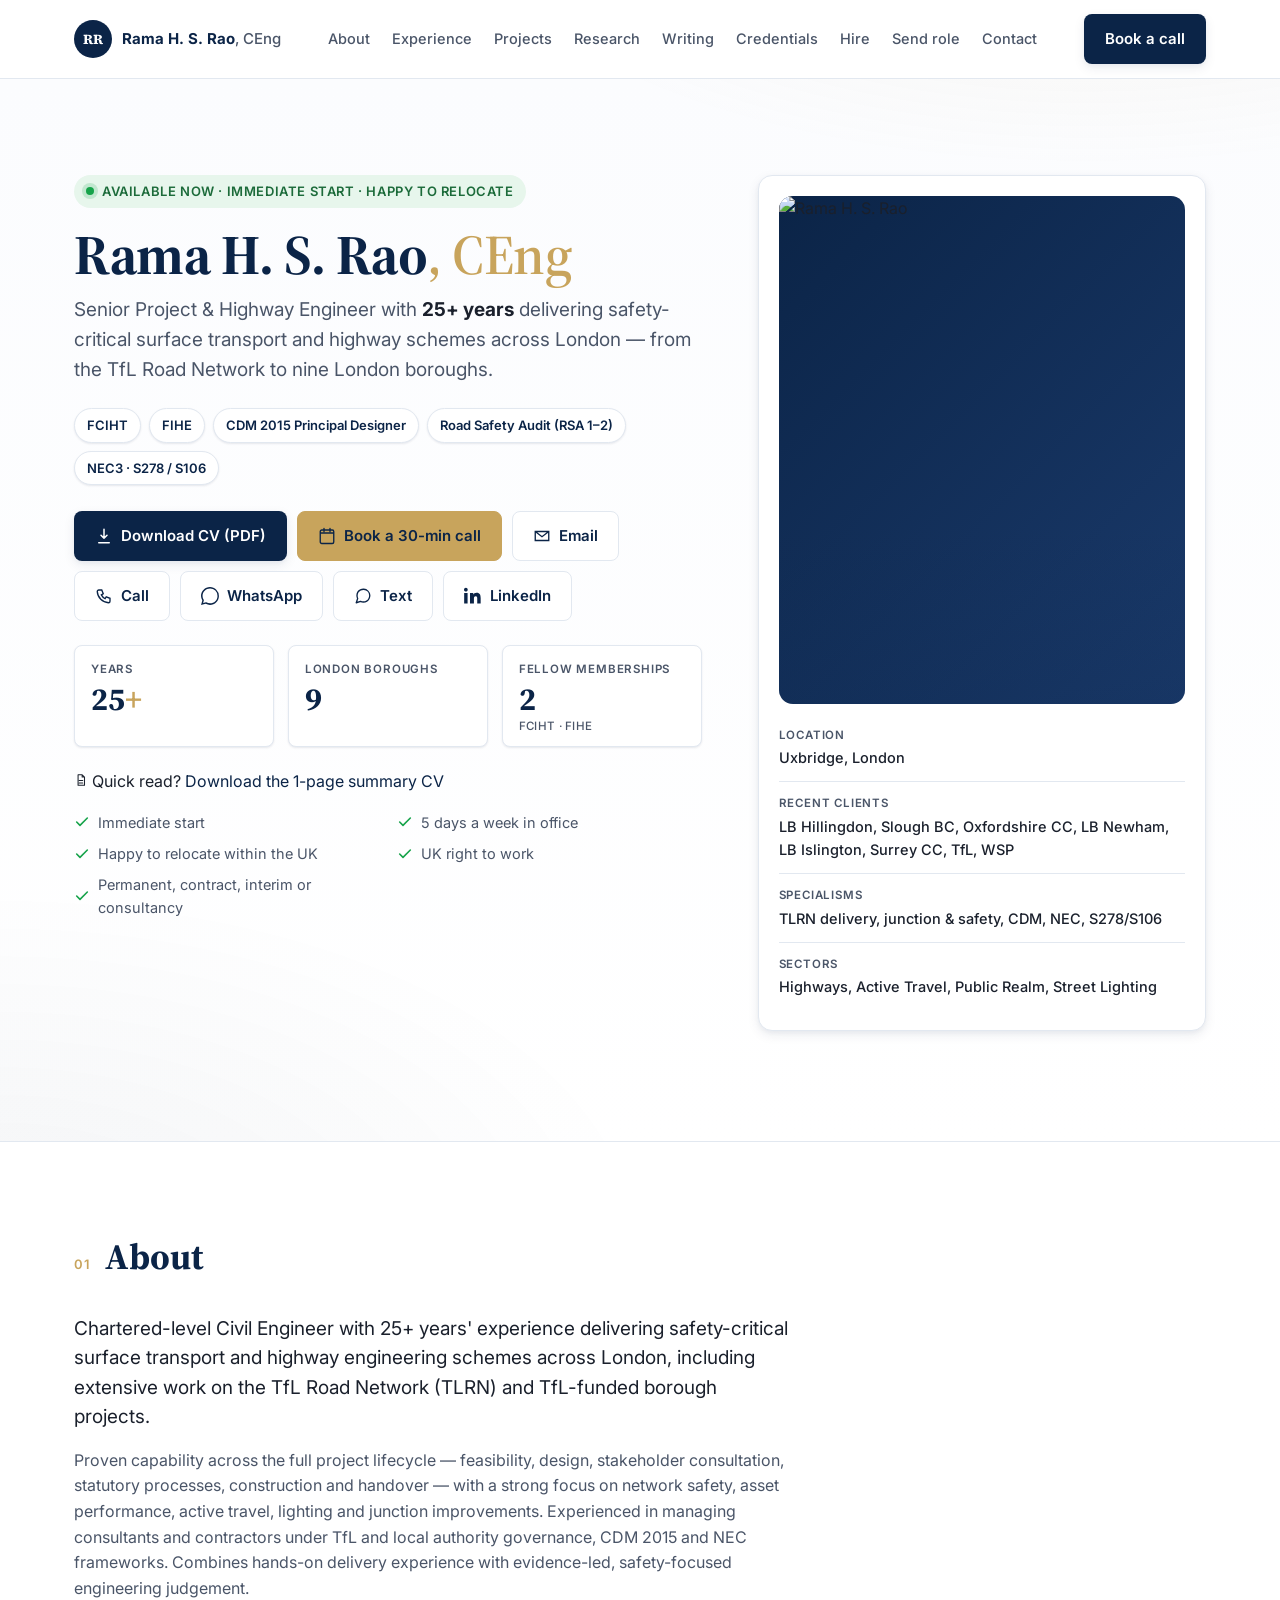
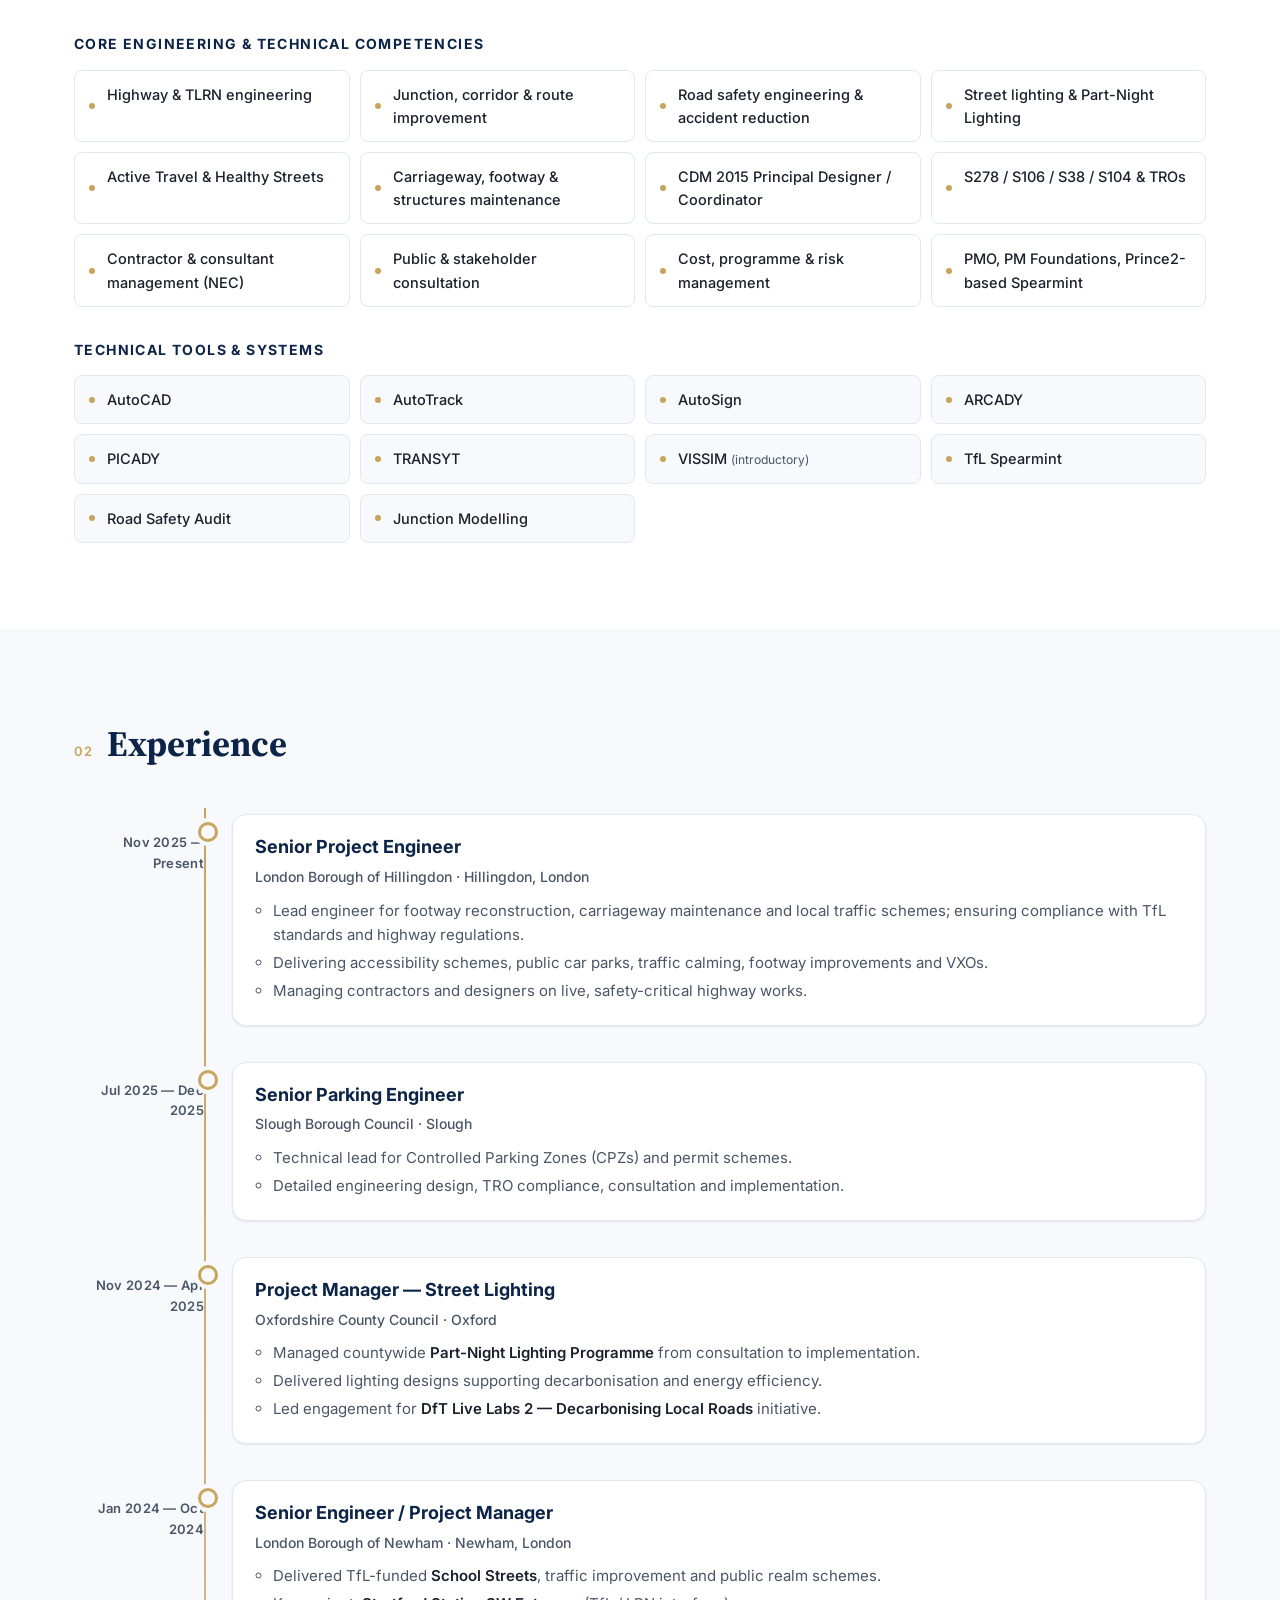
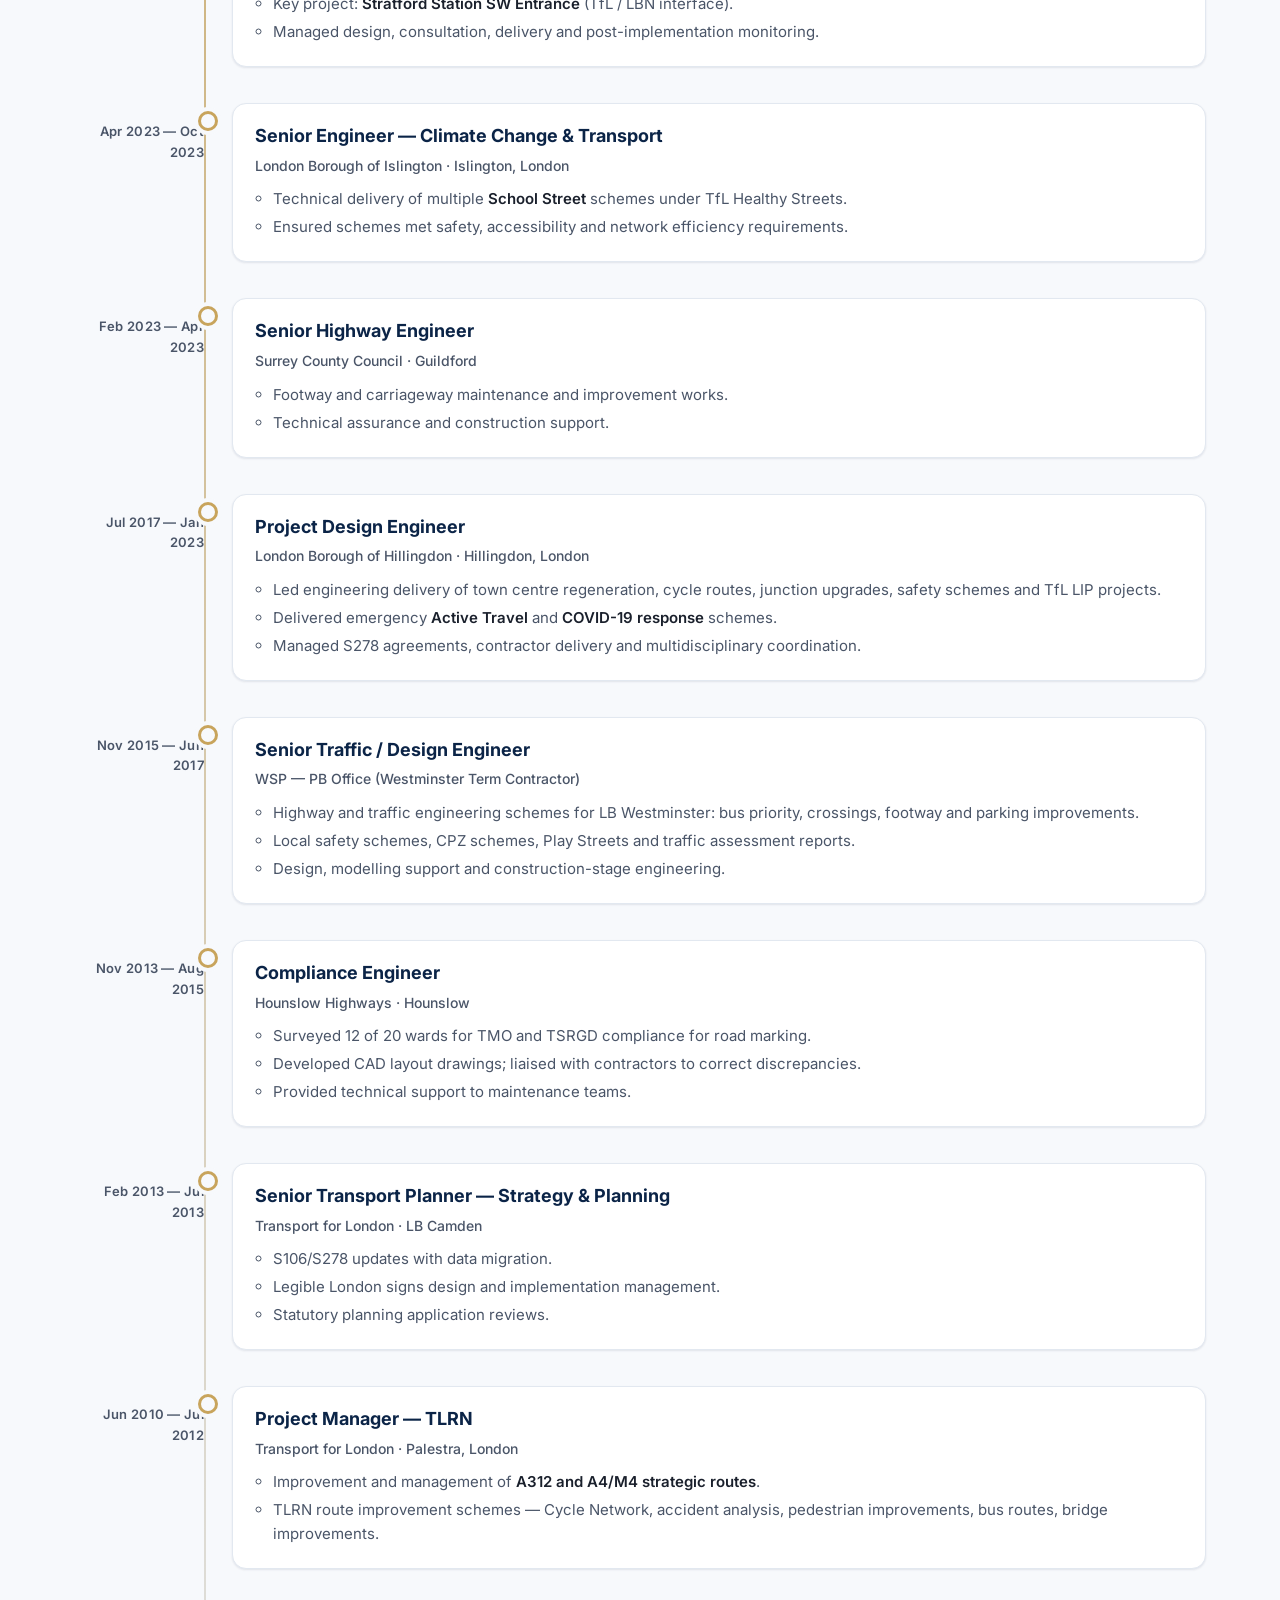
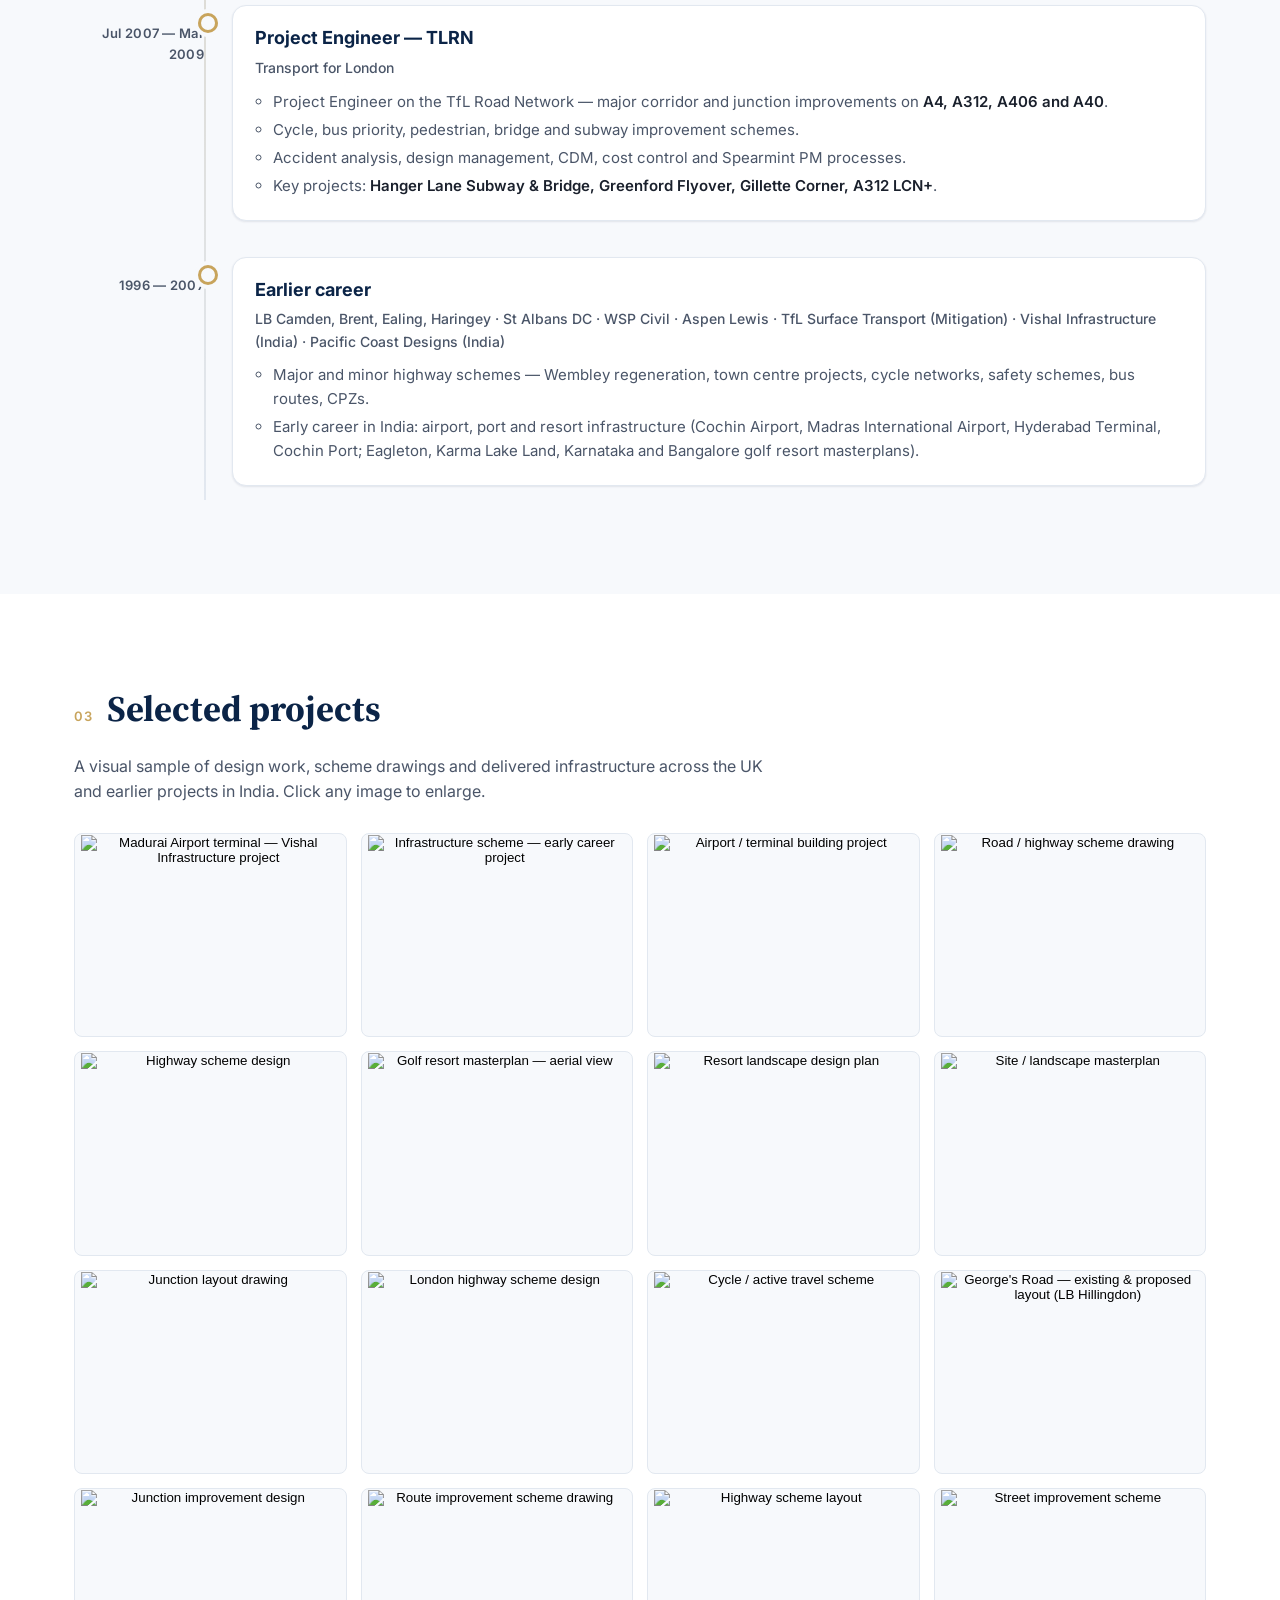
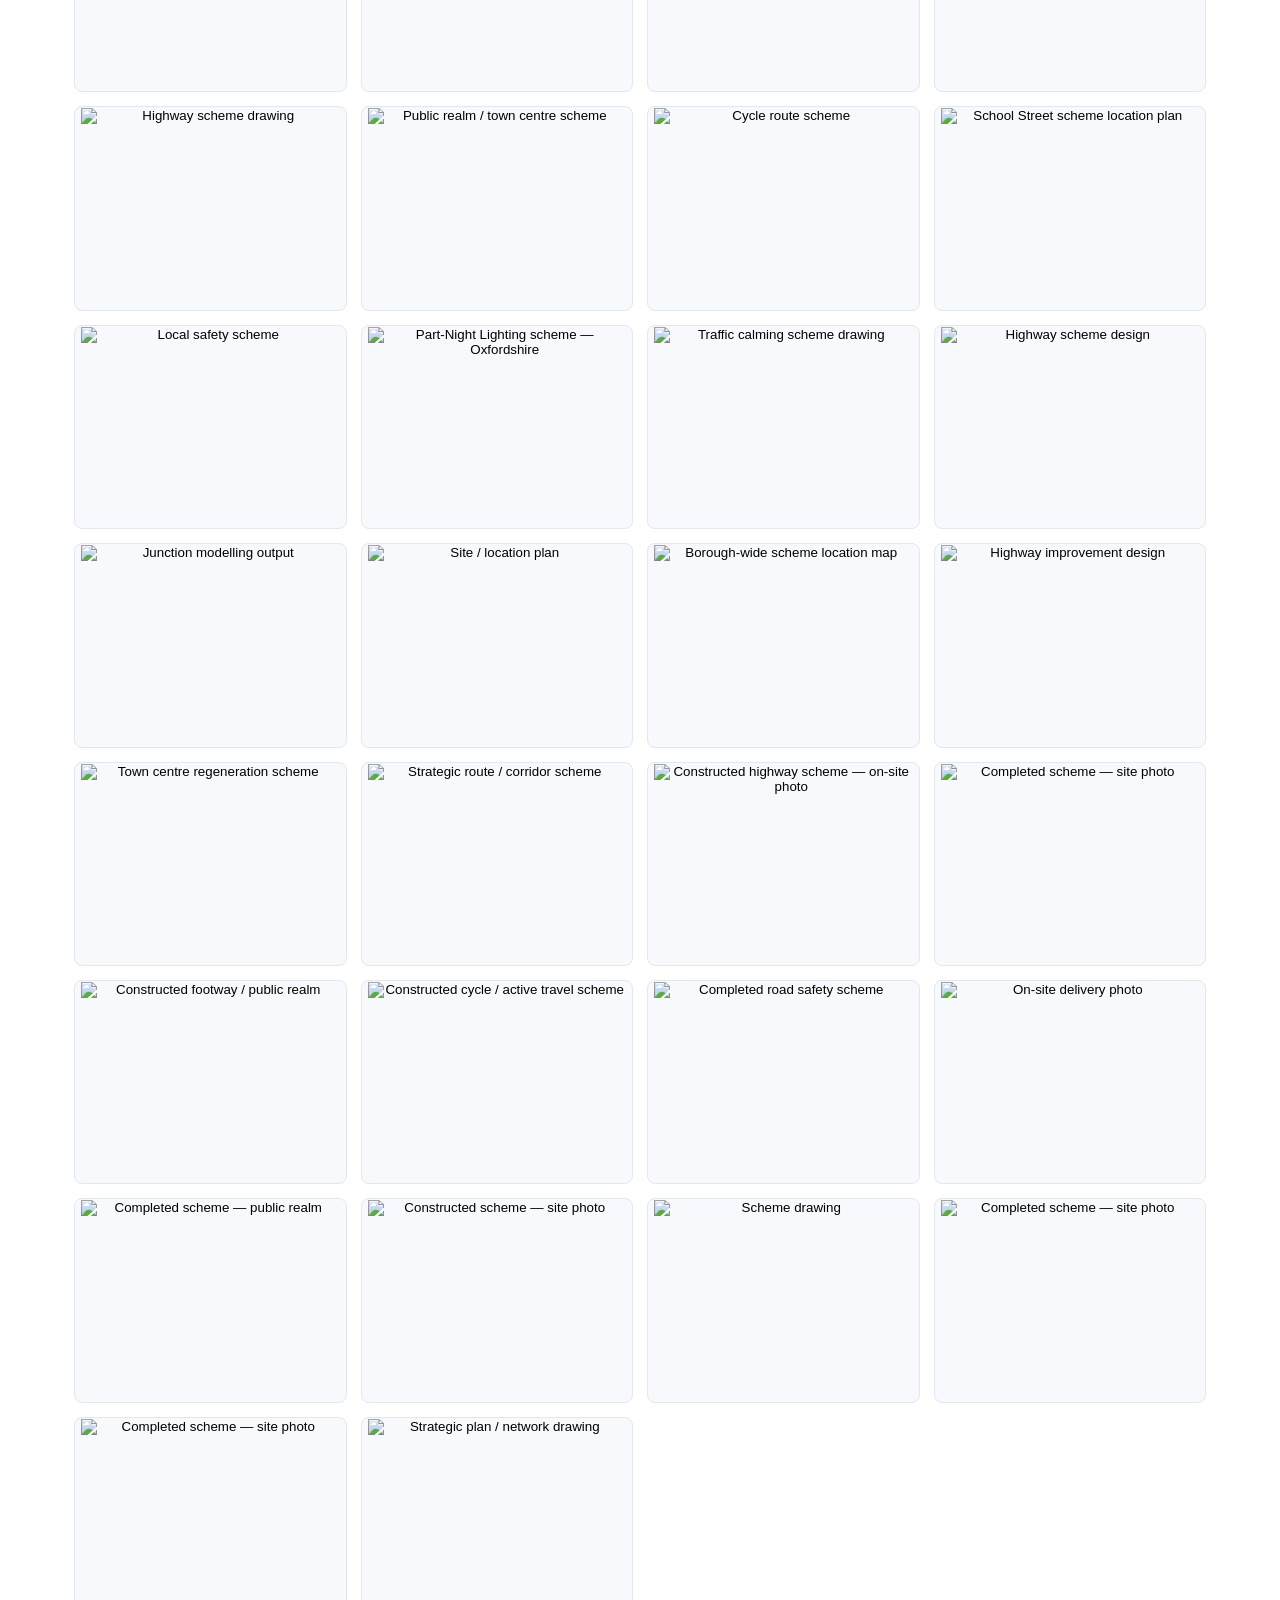
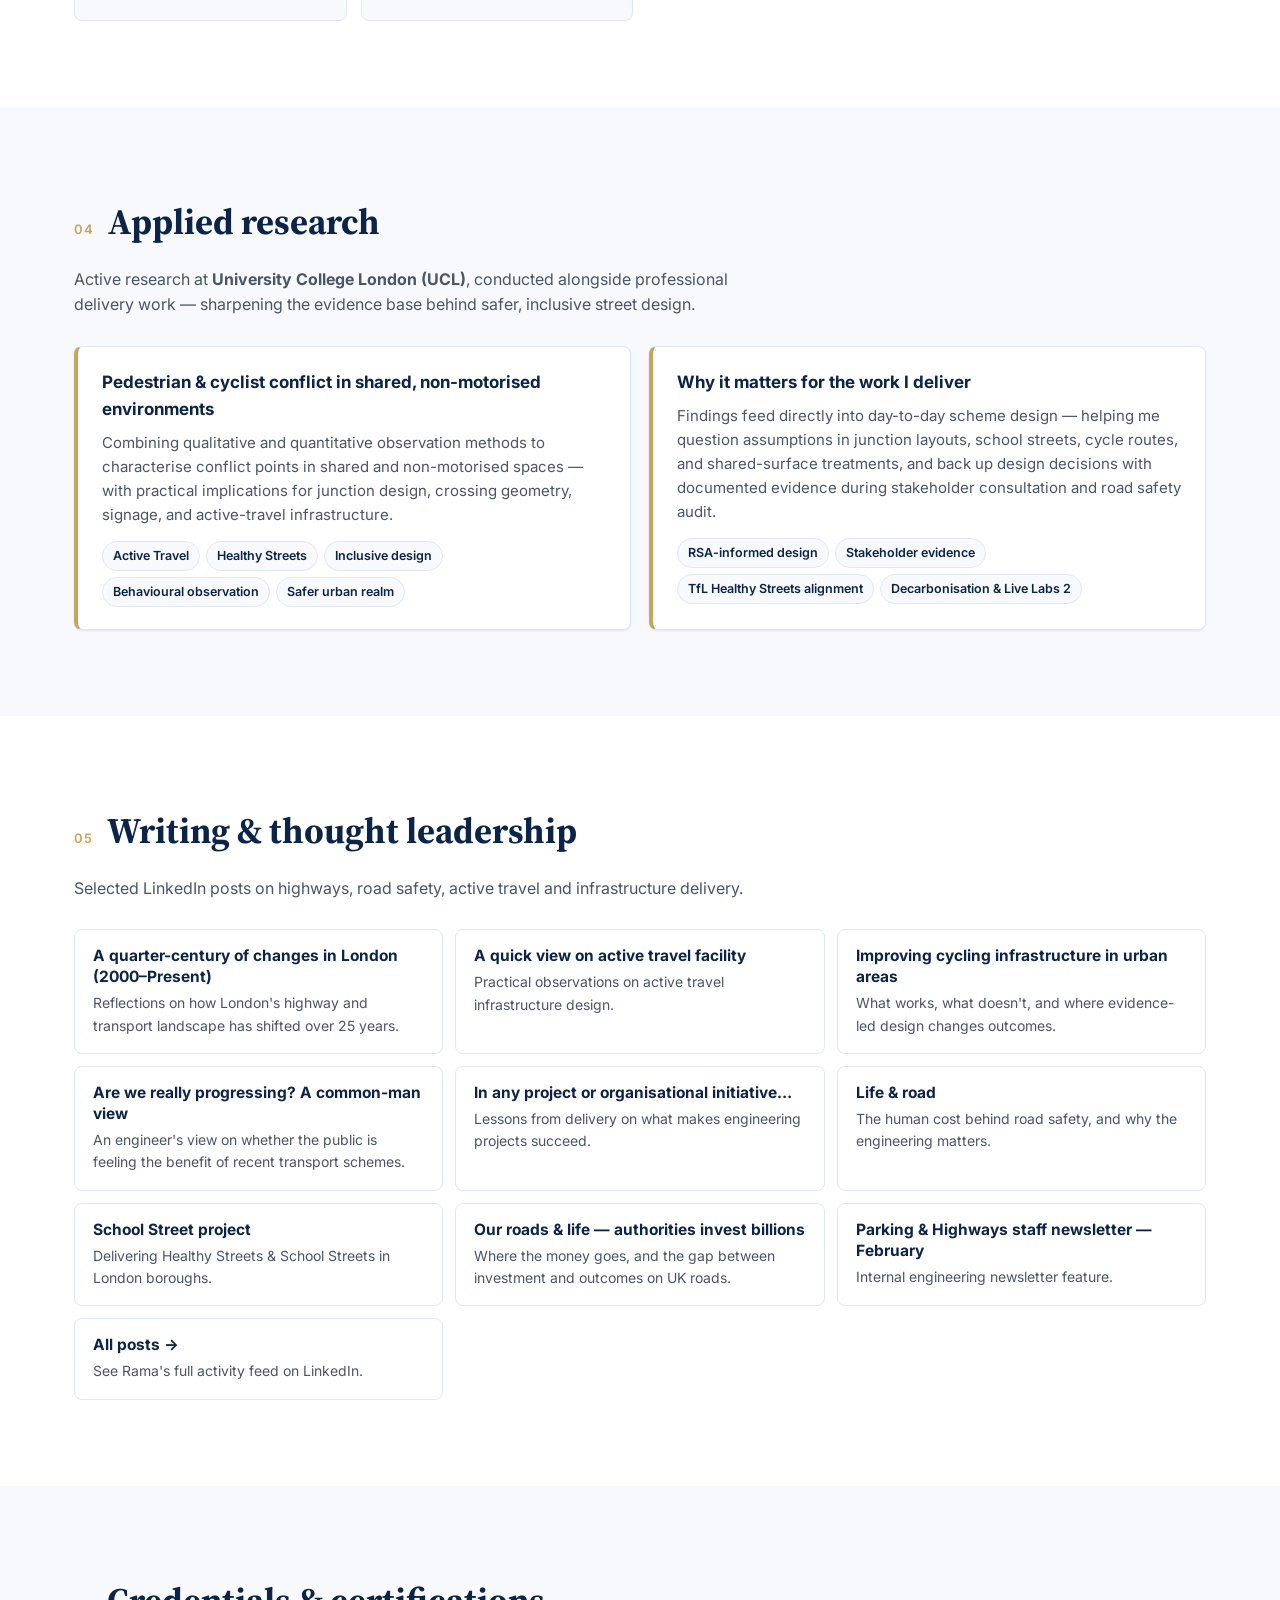
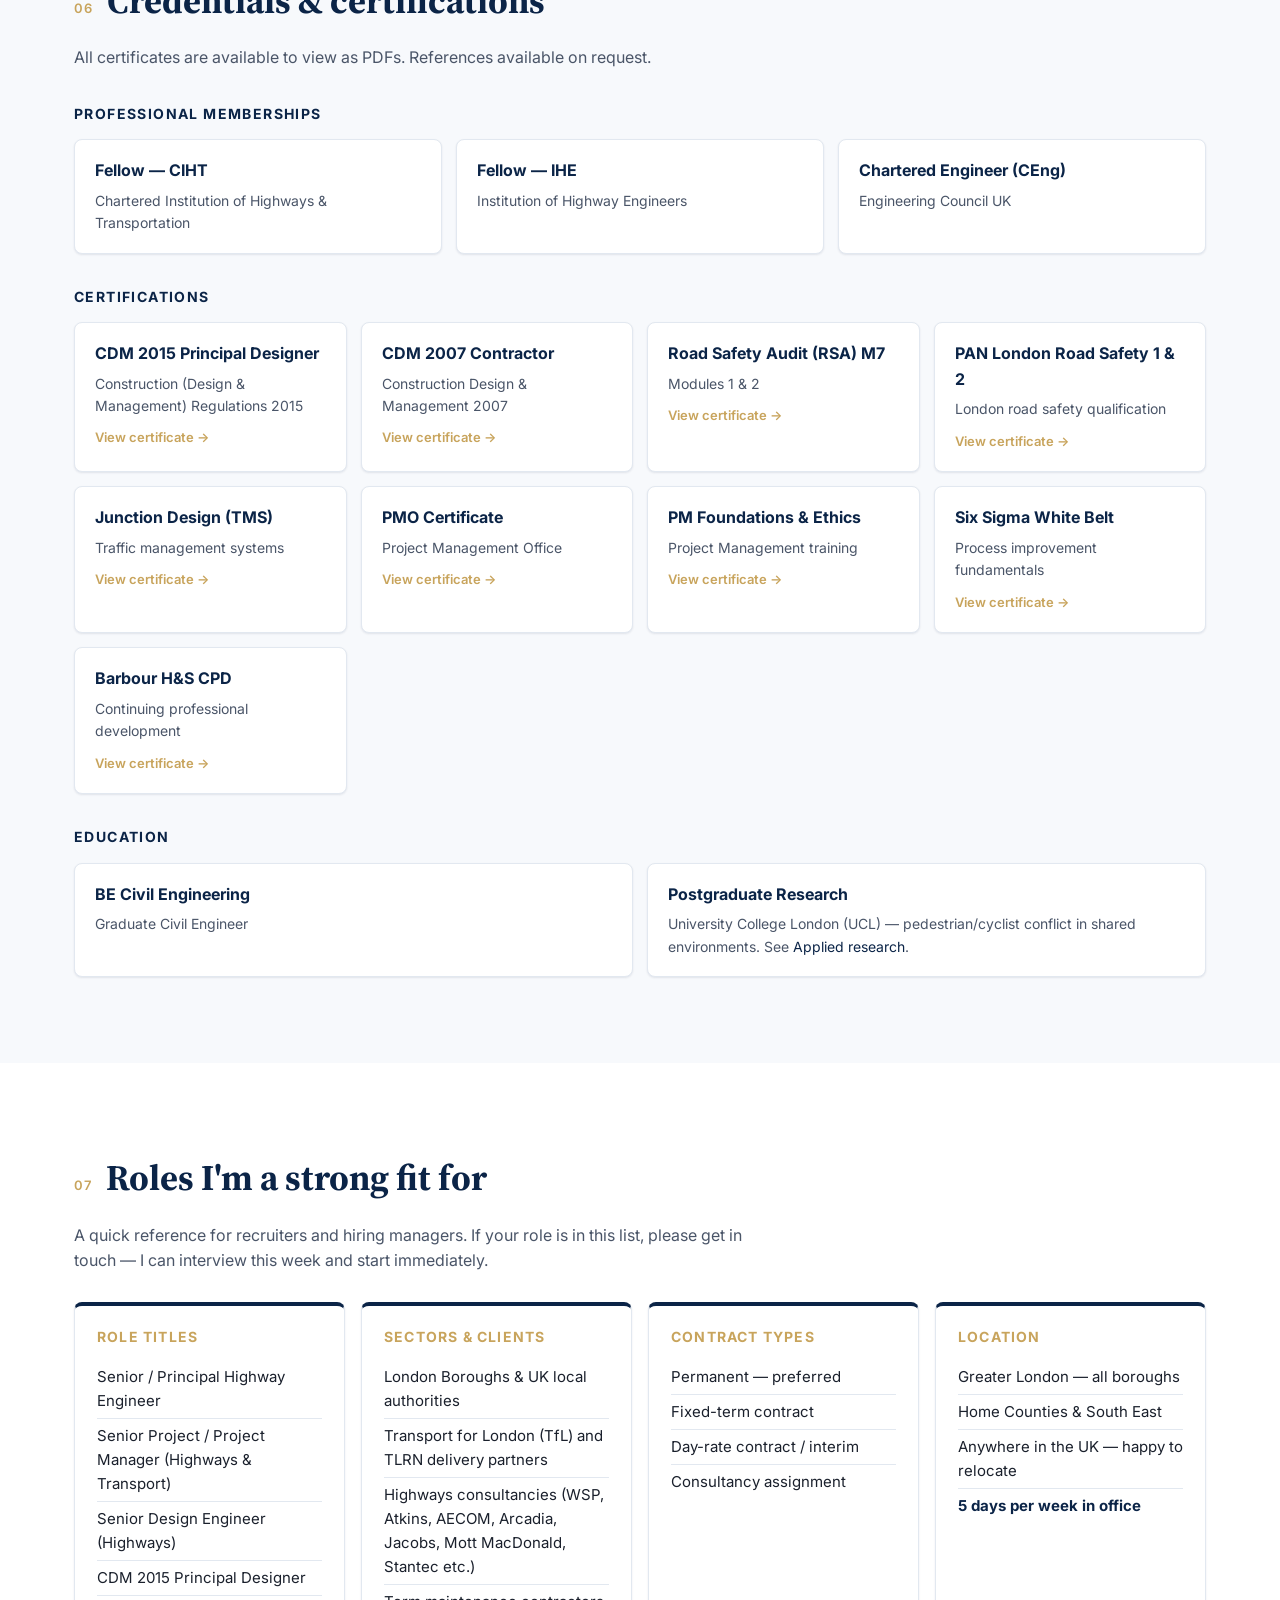
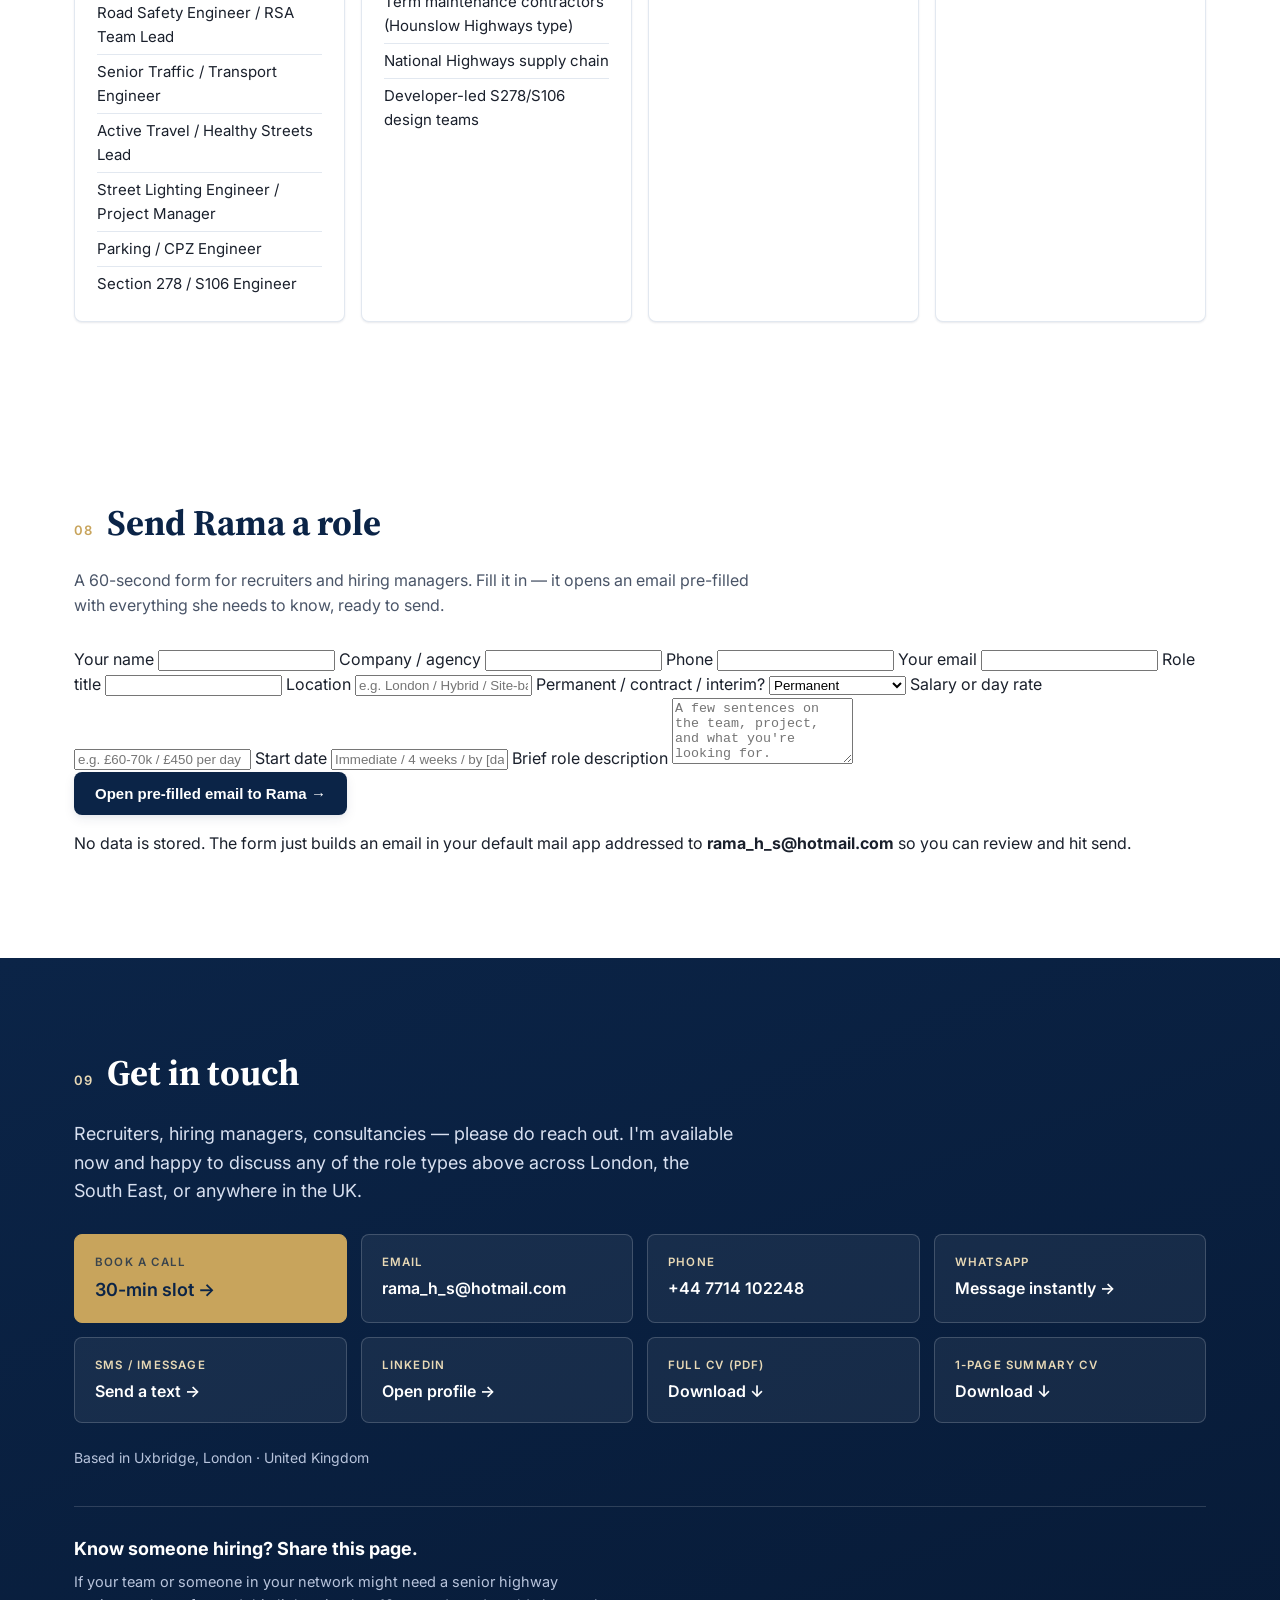
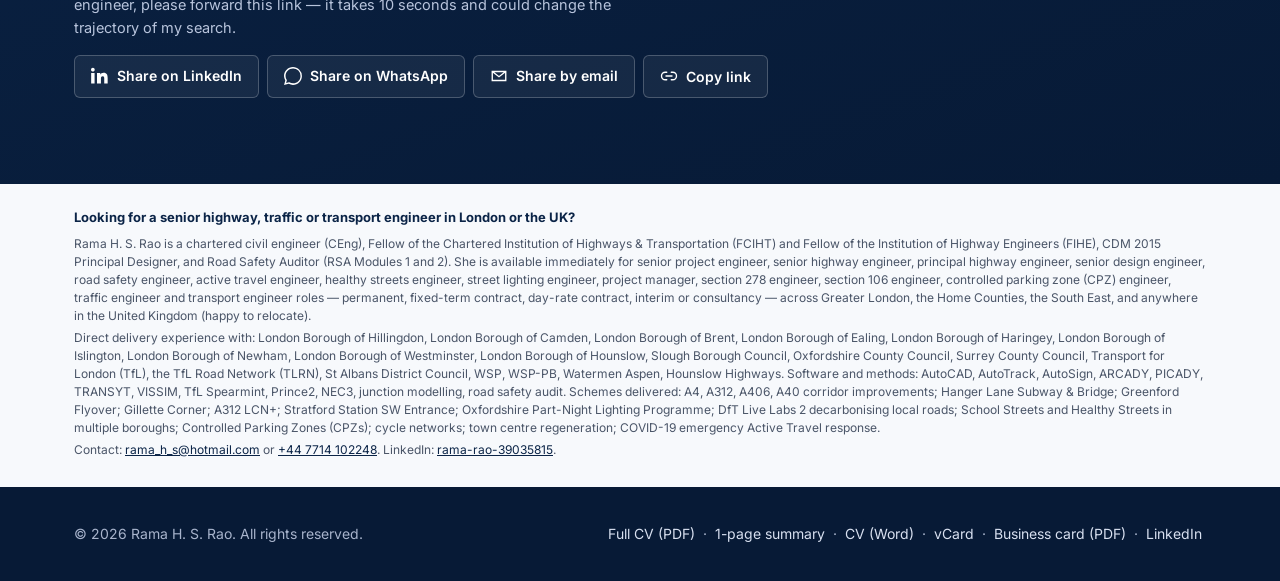
==== commit bf24f011: "SEO at 200%: visible-from-the-moon mode Structured data (JSON-LD) — 6 separate blocks: - Person (Kno" ====
--- a/index.html
+++ b/index.html
@@ -26,6 +26,12 @@
   <meta property="og:image:alt" content="Rama H. S. Rao, CEng — Senior Project & Highway Engineer. 25+ years across TfL, the TLRN and nine London boroughs. Open to new opportunities.">
   <meta property="profile:first_name" content="Rama">
   <meta property="profile:last_name" content="Rao">
+  <meta property="profile:username" content="engineer-rama-rao">
+  <meta property="profile:gender" content="female">
+  <meta property="og:locale" content="en_GB">
+  <meta property="og:site_name" content="Rama H. S. Rao — Portfolio">
+  <meta property="article:author" content="Rama H. S. Rao">
+  <meta property="article:section" content="Engineering Portfolio">
 
   <!-- Twitter -->
   <meta name="twitter:card" content="summary_large_image">
@@ -36,28 +42,59 @@
   <link rel="icon" type="image/svg+xml" href="assets/icons/favicon.svg">
   <link rel="alternate icon" href="assets/icons/favicon.svg">
 
+  <!-- Search-engine signals -->
+  <meta name="robots" content="index, follow, max-image-preview:large, max-snippet:-1, max-video-preview:-1">
+  <meta name="googlebot" content="index, follow, max-image-preview:large, max-snippet:-1">
+  <meta name="bingbot" content="index, follow">
+  <meta name="rating" content="General">
+  <meta name="referrer" content="strict-origin-when-cross-origin">
+  <meta name="distribution" content="global">
+  <meta name="revisit-after" content="3 days">
+  <meta name="language" content="English">
+  <meta http-equiv="content-language" content="en-GB">
+  <meta name="geo.region" content="GB-LND">
+  <meta name="geo.placename" content="London, United Kingdom">
+  <meta name="geo.position" content="51.5074;-0.1278">
+  <meta name="ICBM" content="51.5074, -0.1278">
+
+  <!-- Link relations recognised by search engines -->
+  <link rel="author" href="https://engineer-rama-rao.github.io/#rama">
+  <link rel="me" href="https://www.linkedin.com/in/rama-rao-39035815/">
+  <link rel="me" href="mailto:rama_h_s@hotmail.com">
+  <link rel="alternate" type="application/rss+xml" title="Rama Rao — availability feed" href="feed.xml">
+
   <link rel="preconnect" href="https://fonts.googleapis.com">
   <link rel="preconnect" href="https://fonts.gstatic.com" crossorigin>
   <link href="https://fonts.googleapis.com/css2?family=Inter:wght@400;500;600;700&family=Source+Serif+4:wght@600;700&display=swap" rel="stylesheet">
 
   <link rel="stylesheet" href="styles.css">
 
-  <!-- JSON-LD: Person schema for Google Knowledge Graph -->
+  <!-- JSON-LD: Person schema (primary Knowledge Graph entity) -->
   <script type="application/ld+json">
   {
     "@context": "https://schema.org",
     "@type": "Person",
+    "@id": "https://engineer-rama-rao.github.io/#rama",
     "name": "Rama H. S. Rao",
-    "alternateName": "Ramya Rao",
+    "givenName": "Rama",
+    "additionalName": "H. S.",
+    "familyName": "Rao",
+    "alternateName": ["Ramya Rao", "Rama Rao", "Mrs. Rama H. S. Rao"],
     "honorificPrefix": "Mrs.",
     "honorificSuffix": "CEng, FCIHT, FIHE",
     "jobTitle": "Senior Project & Highway Engineer",
-    "description": "Chartered Civil Engineer with 25+ years' experience in highway, traffic and transportation engineering across London — including TfL Road Network (TLRN), nine London boroughs, and consultancies. CDM 2015 Principal Designer, Road Safety Auditor (RSA 1–2), FCIHT and FIHE Fellow.",
+    "description": "Chartered Civil Engineer (CEng) with 25+ years' experience delivering safety-critical highway, traffic and transportation engineering schemes across London — including the TfL Road Network (TLRN), nine London boroughs, and consultancies. CDM 2015 Principal Designer, Road Safety Auditor (RSA Modules 1 & 2), Fellow of the Chartered Institution of Highways & Transportation (FCIHT), and Fellow of the Institution of Highway Engineers (FIHE). Currently available immediately for senior project, design, principal-designer, road-safety, active-travel and street-lighting engineering roles across the UK.",
+    "image": "https://engineer-rama-rao.github.io/assets/rama-portrait.jpg",
     "email": "mailto:rama_h_s@hotmail.com",
     "telephone": "+44-7714-102248",
     "url": "https://engineer-rama-rao.github.io/",
+    "gender": "Female",
+    "nationality": { "@type": "Country", "name": "United Kingdom" },
+    "knowsLanguage": ["English", "Kannada", "Hindi"],
     "sameAs": [
-      "https://www.linkedin.com/in/rama-rao-39035815/"
+      "https://www.linkedin.com/in/rama-rao-39035815/",
+      "https://github.com/engineer-rama-rao",
+      "https://calendly.com/engineer_rama"
     ],
     "address": {
       "@type": "PostalAddress",
@@ -65,40 +102,237 @@
       "addressRegion": "Greater London",
       "addressCountry": "GB"
     },
+    "workLocation": [
+      { "@type": "Place", "name": "Greater London, UK" },
+      { "@type": "Place", "name": "South East England" },
+      { "@type": "Place", "name": "United Kingdom (relocate)" }
+    ],
     "alumniOf": [
-      {
-        "@type": "EducationalOrganization",
-        "name": "University College London (UCL)",
-        "url": "https://www.ucl.ac.uk/"
-      }
+      { "@type": "EducationalOrganization", "name": "University College London (UCL)", "url": "https://www.ucl.ac.uk/" }
     ],
     "memberOf": [
-      {
-        "@type": "Organization",
-        "name": "Chartered Institution of Highways & Transportation (CIHT)",
-        "url": "https://www.ciht.org.uk/"
-      },
-      {
-        "@type": "Organization",
-        "name": "Institution of Highway Engineers (IHE)",
-        "url": "https://theihe.org/"
-      }
+      { "@type": "Organization", "name": "Chartered Institution of Highways & Transportation (CIHT)", "url": "https://www.ciht.org.uk/" },
+      { "@type": "Organization", "name": "Institution of Highway Engineers (IHE)", "url": "https://theihe.org/" },
+      { "@type": "Organization", "name": "Engineering Council UK", "url": "https://www.engc.org.uk/" }
+    ],
+    "hasCredential": [
+      { "@type": "EducationalOccupationalCredential", "credentialCategory": "Professional Certification", "name": "Chartered Engineer (CEng)" },
+      { "@type": "EducationalOccupationalCredential", "credentialCategory": "Professional Certification", "name": "Fellow CIHT (FCIHT)" },
+      { "@type": "EducationalOccupationalCredential", "credentialCategory": "Professional Certification", "name": "Fellow IHE (FIHE)" },
+      { "@type": "EducationalOccupationalCredential", "credentialCategory": "Professional Certification", "name": "CDM 2015 Principal Designer" },
+      { "@type": "EducationalOccupationalCredential", "credentialCategory": "Professional Certification", "name": "Road Safety Audit (RSA Modules 1 & 2)" },
+      { "@type": "EducationalOccupationalCredential", "credentialCategory": "Professional Certification", "name": "NEC3 Contracts" },
+      { "@type": "EducationalOccupationalCredential", "credentialCategory": "Professional Certification", "name": "PMO" },
+      { "@type": "EducationalOccupationalCredential", "credentialCategory": "Professional Certification", "name": "Six Sigma White Belt" }
     ],
     "knowsAbout": [
       "Highway Engineering",
-      "Transport for London (TfL) Road Network",
+      "Senior Project Engineering",
+      "Senior Highway Engineer",
+      "Principal Highway Engineer",
+      "Transport for London (TfL) Road Network (TLRN)",
       "Road Safety Engineering",
-      "Junction & Corridor Improvement Design",
+      "Road Safety Audit",
+      "Junction and Corridor Improvement Design",
+      "Active Travel Engineering",
+      "Healthy Streets",
+      "School Streets",
+      "Controlled Parking Zones (CPZ)",
+      "Street Lighting Design",
+      "Part-Night Lighting",
+      "Decarbonisation of Local Roads",
+      "DfT Live Labs 2",
       "CDM 2015 Principal Designer Duties",
-      "Active Travel & Healthy Streets",
-      "Street Lighting & Part-Night Lighting",
       "NEC3 Contract Management",
-      "AutoCAD, ARCADY, PICADY, TRANSYT"
+      "Section 278 / Section 106 / Section 38 / Section 104 Agreements",
+      "Traffic Regulation Orders (TROs)",
+      "AutoCAD",
+      "AutoTrack",
+      "ARCADY",
+      "PICADY",
+      "TRANSYT",
+      "VISSIM",
+      "TfL Spearmint",
+      "Prince2",
+      "Public sector engineering delivery",
+      "Highways consultancy",
+      "Stakeholder consultation",
+      "Accident analysis"
     ],
+    "worksFor": {
+      "@type": "Organization",
+      "name": "London Borough of Hillingdon",
+      "url": "https://www.hillingdon.gov.uk/"
+    },
+    "hasOccupation": {
+      "@type": "Occupation",
+      "name": "Senior Highway Engineer",
+      "occupationLocation": { "@type": "Country", "name": "United Kingdom" },
+      "skills": "Highway engineering, road safety, junction design, active travel, CDM 2015, NEC3, AutoCAD, ARCADY, PICADY, TRANSYT",
+      "experienceRequirements": "25+ years",
+      "qualifications": "CEng, FCIHT, FIHE, CDM 2015 Principal Designer, RSA 1-2"
+    },
     "seeks": {
       "@type": "Demand",
-      "name": "Senior Project / Highway Engineer roles in London and the South East"
+      "name": "Senior Project / Highway Engineer roles in the UK",
+      "availability": "InStock",
+      "availabilityStarts": "2026-06-21"
     }
+  }
+  </script>
+
+  <!-- JSON-LD: WebSite with SiteNavigationElement & SearchAction -->
+  <script type="application/ld+json">
+  {
+    "@context": "https://schema.org",
+    "@type": "WebSite",
+    "@id": "https://engineer-rama-rao.github.io/#website",
+    "url": "https://engineer-rama-rao.github.io/",
+    "name": "Rama H. S. Rao — Senior Project & Highway Engineer",
+    "description": "Portfolio, CV and project history of Rama H. S. Rao, CEng. Senior Highway Engineer, London — 25+ years across TfL, the TLRN and nine London boroughs. Available immediately.",
+    "inLanguage": "en-GB",
+    "publisher": { "@id": "https://engineer-rama-rao.github.io/#rama" },
+    "about": { "@id": "https://engineer-rama-rao.github.io/#rama" },
+    "potentialAction": [
+      {
+        "@type": "ContactAction",
+        "name": "Book a 30-minute call",
+        "target": "https://calendly.com/engineer_rama/30min"
+      },
+      {
+        "@type": "ReadAction",
+        "name": "Download CV",
+        "target": "https://engineer-rama-rao.github.io/cv/Rama-Rao-CV.pdf"
+      }
+    ]
+  }
+  </script>
+
+  <!-- JSON-LD: ProfilePage -->
+  <script type="application/ld+json">
+  {
+    "@context": "https://schema.org",
+    "@type": "ProfilePage",
+    "@id": "https://engineer-rama-rao.github.io/#profile",
+    "url": "https://engineer-rama-rao.github.io/",
+    "name": "Rama H. S. Rao — Profile",
+    "mainEntity": { "@id": "https://engineer-rama-rao.github.io/#rama" },
+    "primaryImageOfPage": "https://engineer-rama-rao.github.io/assets/rama-portrait.jpg",
+    "dateModified": "2026-06-21",
+    "datePublished": "2026-06-21",
+    "lastReviewed": "2026-06-21",
+    "inLanguage": "en-GB"
+  }
+  </script>
+
+  <!-- JSON-LD: JobPosting (Rama as the available candidate — reverse JobPosting helps recruiter-side LLM tools) -->
+  <script type="application/ld+json">
+  {
+    "@context": "https://schema.org",
+    "@type": "JobPosting",
+    "@id": "https://engineer-rama-rao.github.io/#availability",
+    "title": "Senior Project & Highway Engineer — available immediately",
+    "description": "Rama H. S. Rao, CEng, FCIHT, FIHE, is available immediately for senior highway, traffic and transport engineering roles across the UK. 25+ years experience with TfL, the TLRN and nine London boroughs. Permanent, fixed-term contract, day-rate contract or interim. Five days a week on-site. Happy to relocate anywhere in the UK.",
+    "datePosted": "2026-06-21",
+    "validThrough": "2026-12-31",
+    "employmentType": ["FULL_TIME", "CONTRACTOR", "TEMPORARY"],
+    "jobLocationType": "TELECOMMUTE",
+    "jobLocation": [
+      {
+        "@type": "Place",
+        "address": {
+          "@type": "PostalAddress",
+          "addressLocality": "London",
+          "addressRegion": "Greater London",
+          "addressCountry": "GB"
+        }
+      }
+    ],
+    "applicantLocationRequirements": { "@type": "Country", "name": "United Kingdom" },
+    "industry": "Highway Engineering, Civil Engineering, Transport Engineering",
+    "occupationalCategory": ["Senior Highway Engineer", "Principal Highway Engineer", "Senior Project Engineer", "CDM 2015 Principal Designer", "Road Safety Engineer", "Senior Design Engineer", "Active Travel Engineer", "Street Lighting Engineer"],
+    "qualifications": "Chartered Engineer (CEng), FCIHT, FIHE, CDM 2015 Principal Designer, Road Safety Audit (RSA 1–2), NEC3",
+    "experienceRequirements": "25+ years",
+    "skills": "Highway engineering, road safety engineering, junction design, active travel, healthy streets, CDM 2015, NEC3, S278, S106, AutoCAD, ARCADY, PICADY, TRANSYT, VISSIM, TfL Spearmint, junction modelling",
+    "hiringOrganization": {
+      "@type": "Person",
+      "@id": "https://engineer-rama-rao.github.io/#rama"
+    }
+  }
+  </script>
+
+  <!-- JSON-LD: FAQ for recruiters (rich snippets in Google search) -->
+  <script type="application/ld+json">
+  {
+    "@context": "https://schema.org",
+    "@type": "FAQPage",
+    "mainEntity": [
+      {
+        "@type": "Question",
+        "name": "Is Rama H. S. Rao available now?",
+        "acceptedAnswer": {
+          "@type": "Answer",
+          "text": "Yes. Rama is available immediately for senior highway, traffic and transport engineering roles in the UK. She is open to permanent, fixed-term contract, day-rate contract or interim work, and happy to be on-site five days a week."
+        }
+      },
+      {
+        "@type": "Question",
+        "name": "What roles is she a strong fit for?",
+        "acceptedAnswer": {
+          "@type": "Answer",
+          "text": "Senior or Principal Highway Engineer, Senior Project Engineer or Project Manager (Highways & Transport), Senior Design Engineer (Highways), CDM 2015 Principal Designer, Road Safety Engineer, Senior Traffic or Transport Engineer, Active Travel & Healthy Streets Lead, Street Lighting Engineer or PM, Controlled Parking Zone / Parking Engineer, Section 278 / Section 106 Engineer."
+        }
+      },
+      {
+        "@type": "Question",
+        "name": "Where can she work?",
+        "acceptedAnswer": {
+          "@type": "Answer",
+          "text": "Greater London and all London boroughs, the Home Counties, and the South East. She is also happy to relocate anywhere in the United Kingdom for the right role."
+        }
+      },
+      {
+        "@type": "Question",
+        "name": "What are her qualifications?",
+        "acceptedAnswer": {
+          "@type": "Answer",
+          "text": "Chartered Engineer (CEng) registered with the Engineering Council UK. Fellow of the Chartered Institution of Highways & Transportation (FCIHT). Fellow of the Institution of Highway Engineers (FIHE). CDM 2015 Principal Designer. Road Safety Audit Modules 1 and 2. NEC3, PMO, Six Sigma White Belt."
+        }
+      },
+      {
+        "@type": "Question",
+        "name": "What client experience does she have?",
+        "acceptedAnswer": {
+          "@type": "Answer",
+          "text": "25+ years across Transport for London (TfL) Road Network (TLRN), nine London boroughs — Hillingdon, Camden, Brent, Ealing, Haringey, Islington, Newham, Westminster, Hounslow — plus Slough BC, Oxfordshire CC, Surrey CC, St Albans DC, and the consultancies WSP, WSP–PB, Watermen Aspen and Hounslow Highways."
+        }
+      },
+      {
+        "@type": "Question",
+        "name": "How do I get in touch?",
+        "acceptedAnswer": {
+          "@type": "Answer",
+          "text": "Book a 30-minute call directly at https://calendly.com/engineer_rama/30min, WhatsApp or call +44 7714 102248, or email rama_h_s@hotmail.com. Full portfolio and CV at https://engineer-rama-rao.github.io."
+        }
+      }
+    ]
+  }
+  </script>
+
+  <!-- JSON-LD: BreadcrumbList -->
+  <script type="application/ld+json">
+  {
+    "@context": "https://schema.org",
+    "@type": "BreadcrumbList",
+    "itemListElement": [
+      { "@type": "ListItem", "position": 1, "name": "Home", "item": "https://engineer-rama-rao.github.io/" },
+      { "@type": "ListItem", "position": 2, "name": "Experience", "item": "https://engineer-rama-rao.github.io/#experience" },
+      { "@type": "ListItem", "position": 3, "name": "Projects", "item": "https://engineer-rama-rao.github.io/#projects" },
+      { "@type": "ListItem", "position": 4, "name": "Credentials", "item": "https://engineer-rama-rao.github.io/#certifications" },
+      { "@type": "ListItem", "position": 5, "name": "Roles I'm a fit for", "item": "https://engineer-rama-rao.github.io/#fit" },
+      { "@type": "ListItem", "position": 6, "name": "Send Rama a role", "item": "https://engineer-rama-rao.github.io/#intake" },
+      { "@type": "ListItem", "position": 7, "name": "Contact", "item": "https://engineer-rama-rao.github.io/#contact" }
+    ]
   }
   </script>
 </head>
@@ -121,6 +355,7 @@
         <li><a href="#writing">Writing</a></li>
         <li><a href="#certifications">Credentials</a></li>
         <li><a href="#fit">Hire</a></li>
+        <li><a href="#intake">Send role</a></li>
         <li><a href="#contact">Contact</a></li>
       </ul>
     </nav>
@@ -160,7 +395,15 @@
         </a>
         <a class="btn btn-ghost" href="tel:+447714102248">
           <svg viewBox="0 0 24 24" aria-hidden="true" width="18" height="18"><path fill="none" stroke="currentColor" stroke-width="1.8" d="M5 4h4l2 5l-2.5 1.5a11 11 0 0 0 5 5L15 13l5 2v4a2 2 0 0 1-2 2A16 16 0 0 1 3 6a2 2 0 0 1 2-2z"/></svg>
-          +44 7714 102248
+          Call
+        </a>
+        <a class="btn btn-ghost" href="https://wa.me/447714102248?text=Hi%20Rama%20%E2%80%94%20I%27m%20%5Byour%20name%5D%20at%20%5Bcompany%5D.%20We%27re%20looking%20for%20a%20%5Brole%5D%20%E2%80%94%20could%20we%20chat%3F" target="_blank" rel="noopener">
+          <svg viewBox="0 0 24 24" aria-hidden="true" width="18" height="18"><path fill="currentColor" d="M.06 24l1.69-6.16A11.86 11.86 0 0 1 0 11.95C0 5.36 5.37 0 11.95 0c3.2 0 6.2 1.25 8.46 3.51A11.83 11.83 0 0 1 23.9 11.96c0 6.59-5.36 11.95-11.95 11.95a12 12 0 0 1-5.71-1.45L.06 24zm6.6-3.81l.36.22a9.9 9.9 0 0 0 5.05 1.38c5.49 0 9.95-4.46 9.95-9.95a9.91 9.91 0 0 0-9.93-9.95C6.5 1.89 2.05 6.35 2.05 11.84c0 1.88.53 3.72 1.53 5.3l.24.38l-1 3.65l3.84-.98z"/></svg>
+          WhatsApp
+        </a>
+        <a class="btn btn-ghost" href="sms:+447714102248?body=Hi%20Rama%20%E2%80%94%20I%27m%20%5Byour%20name%5D%20at%20%5Bcompany%5D.%20We%27re%20hiring%20for%20a%20%5Brole%5D.%20Could%20you%20call%20when%20free%3F">
+          <svg viewBox="0 0 24 24" aria-hidden="true" width="18" height="18"><path fill="none" stroke="currentColor" stroke-width="1.8" stroke-linecap="round" stroke-linejoin="round" d="M21 11.5a8.38 8.38 0 0 1-.9 3.8a8.5 8.5 0 0 1-7.6 4.7a8.38 8.38 0 0 1-3.8-.9L3 21l1.9-5.7a8.38 8.38 0 0 1-.9-3.8a8.5 8.5 0 0 1 4.7-7.6a8.38 8.38 0 0 1 3.8-.9h.5a8.48 8.48 0 0 1 8 8z"/></svg>
+          Text
         </a>
         <a class="btn btn-ghost" href="https://www.linkedin.com/in/rama-rao-39035815/" target="_blank" rel="noopener">
           <svg viewBox="0 0 24 24" aria-hidden="true" width="18" height="18"><path fill="currentColor" d="M4.98 3.5C4.98 4.88 3.86 6 2.5 6S0 4.88 0 3.5 1.12 1 2.5 1s2.48 1.12 2.48 2.5zM.22 8h4.56v14H.22zM8 8h4.36v1.91h.06c.61-1.15 2.1-2.36 4.32-2.36c4.62 0 5.47 3.04 5.47 6.99V22h-4.56v-6.18c0-1.47-.03-3.37-2.05-3.37c-2.06 0-2.37 1.6-2.37 3.26V22H8z"/></svg>
@@ -614,9 +857,43 @@
   </div>
 </section>
 
+<section id="intake" class="section">
+  <div class="container">
+    <h2 class="section-title"><span>08</span>Send Rama a role</h2>
+    <p class="section-intro">A 60-second form for recruiters and hiring managers. Fill it in &mdash; it opens an email pre-filled with everything she needs to know, ready to send.</p>
+
+    <form class="intake-form" id="intake-form">
+      <div class="intake-grid">
+        <label>Your name <input type="text" name="name" required></label>
+        <label>Company / agency <input type="text" name="company" required></label>
+        <label>Phone <input type="tel" name="phone"></label>
+        <label>Your email <input type="email" name="email" required></label>
+        <label>Role title <input type="text" name="role" required></label>
+        <label>Location <input type="text" name="location" placeholder="e.g. London / Hybrid / Site-based"></label>
+        <label>Permanent / contract / interim?
+          <select name="type">
+            <option>Permanent</option>
+            <option>Fixed-term contract</option>
+            <option>Day-rate contract</option>
+            <option>Interim</option>
+            <option>Consultancy</option>
+          </select>
+        </label>
+        <label>Salary or day rate <input type="text" name="rate" placeholder="e.g. £60-70k / £450 per day"></label>
+        <label>Start date <input type="text" name="start" placeholder="Immediate / 4 weeks / by [date]"></label>
+        <label class="full">Brief role description <textarea name="desc" rows="4" placeholder="A few sentences on the team, project, and what you're looking for."></textarea></label>
+      </div>
+      <button type="submit" class="btn btn-primary intake-submit">
+        Open pre-filled email to Rama &rarr;
+      </button>
+      <p class="intake-note">No data is stored. The form just builds an email in your default mail app addressed to <strong>rama_h_s@hotmail.com</strong> so you can review and hit send.</p>
+    </form>
+  </div>
+</section>
+
 <section id="contact" class="section contact-section">
   <div class="container">
-    <h2 class="section-title light"><span>08</span>Get in touch</h2>
+    <h2 class="section-title light"><span>09</span>Get in touch</h2>
     <p class="contact-lead">Recruiters, hiring managers, consultancies &mdash; please do reach out. I'm available now and happy to discuss any of the role types above across London, the South East, or anywhere in the UK.</p>
 
     <div class="contact-grid">
@@ -629,12 +906,20 @@
         <strong>rama_h_s@hotmail.com</strong>
       </a>
       <a class="contact-card" href="tel:+447714102248">
-        <span class="contact-label">Mobile</span>
+        <span class="contact-label">Phone</span>
         <strong>+44 7714 102248</strong>
+      </a>
+      <a class="contact-card" href="https://wa.me/447714102248?text=Hi%20Rama%20%E2%80%94%20we%27re%20hiring%20for%20a%20%5Brole%5D.%20Are%20you%20free%20to%20chat%3F" target="_blank" rel="noopener">
+        <span class="contact-label">WhatsApp</span>
+        <strong>Message instantly &rarr;</strong>
+      </a>
+      <a class="contact-card" href="sms:+447714102248?body=Hi%20Rama%20%E2%80%94%20I%27m%20%5Byour%20name%5D%20at%20%5Bcompany%5D.%20We%27re%20hiring%20for%20a%20%5Brole%5D.">
+        <span class="contact-label">SMS / iMessage</span>
+        <strong>Send a text &rarr;</strong>
       </a>
       <a class="contact-card" href="https://www.linkedin.com/in/rama-rao-39035815/" target="_blank" rel="noopener">
         <span class="contact-label">LinkedIn</span>
-        <strong>rama-rao-39035815</strong>
+        <strong>Open profile &rarr;</strong>
       </a>
       <a class="contact-card" href="cv/Rama-Rao-CV.pdf" download>
         <span class="contact-label">Full CV (PDF)</span>
@@ -692,6 +977,10 @@
       &middot;
       <a href="cv/Rama-Rao-CV.docx" download>CV (Word)</a>
       &middot;
+      <a href="assets/Rama-Rao.vcf" download>vCard</a>
+      &middot;
+      <a href="assets/business-card.pdf" download>Business card (PDF)</a>
+      &middot;
       <a href="https://www.linkedin.com/in/rama-rao-39035815/" target="_blank" rel="noopener">LinkedIn</a>
     </p>
   </div>
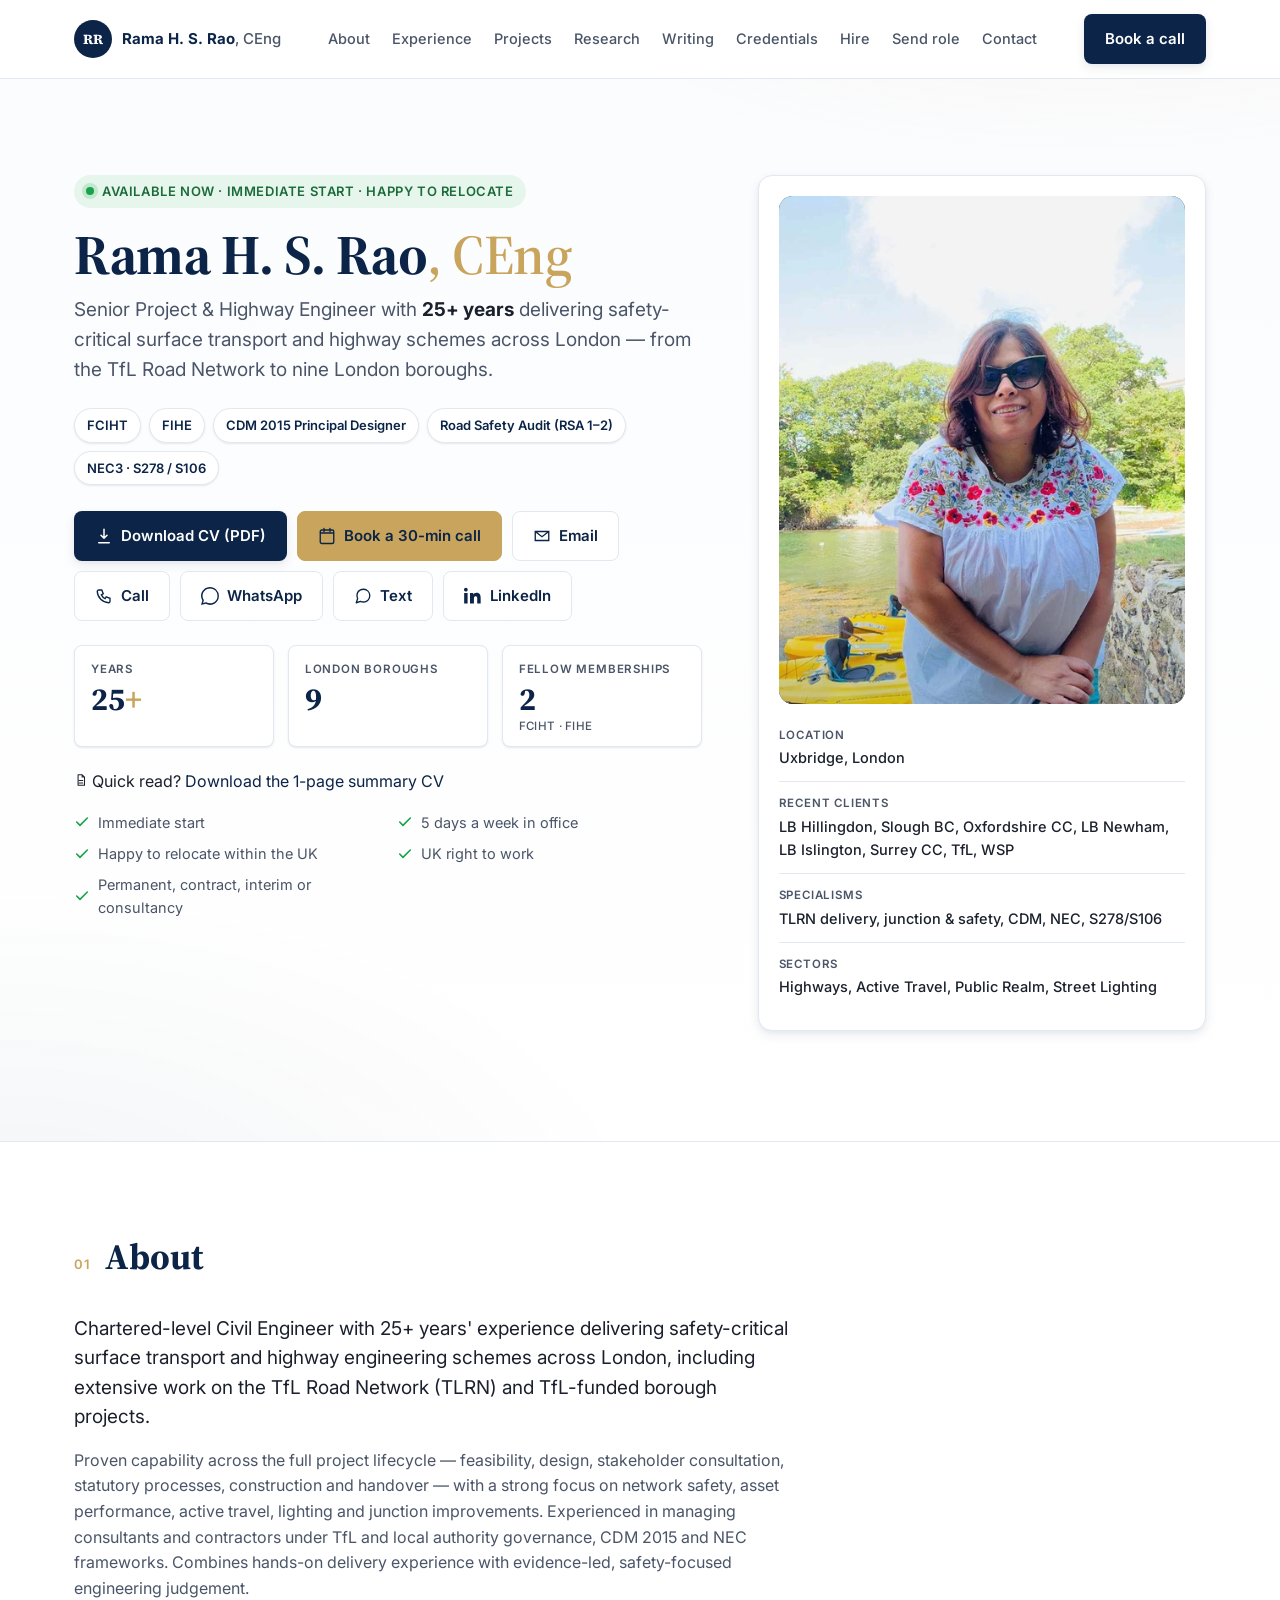
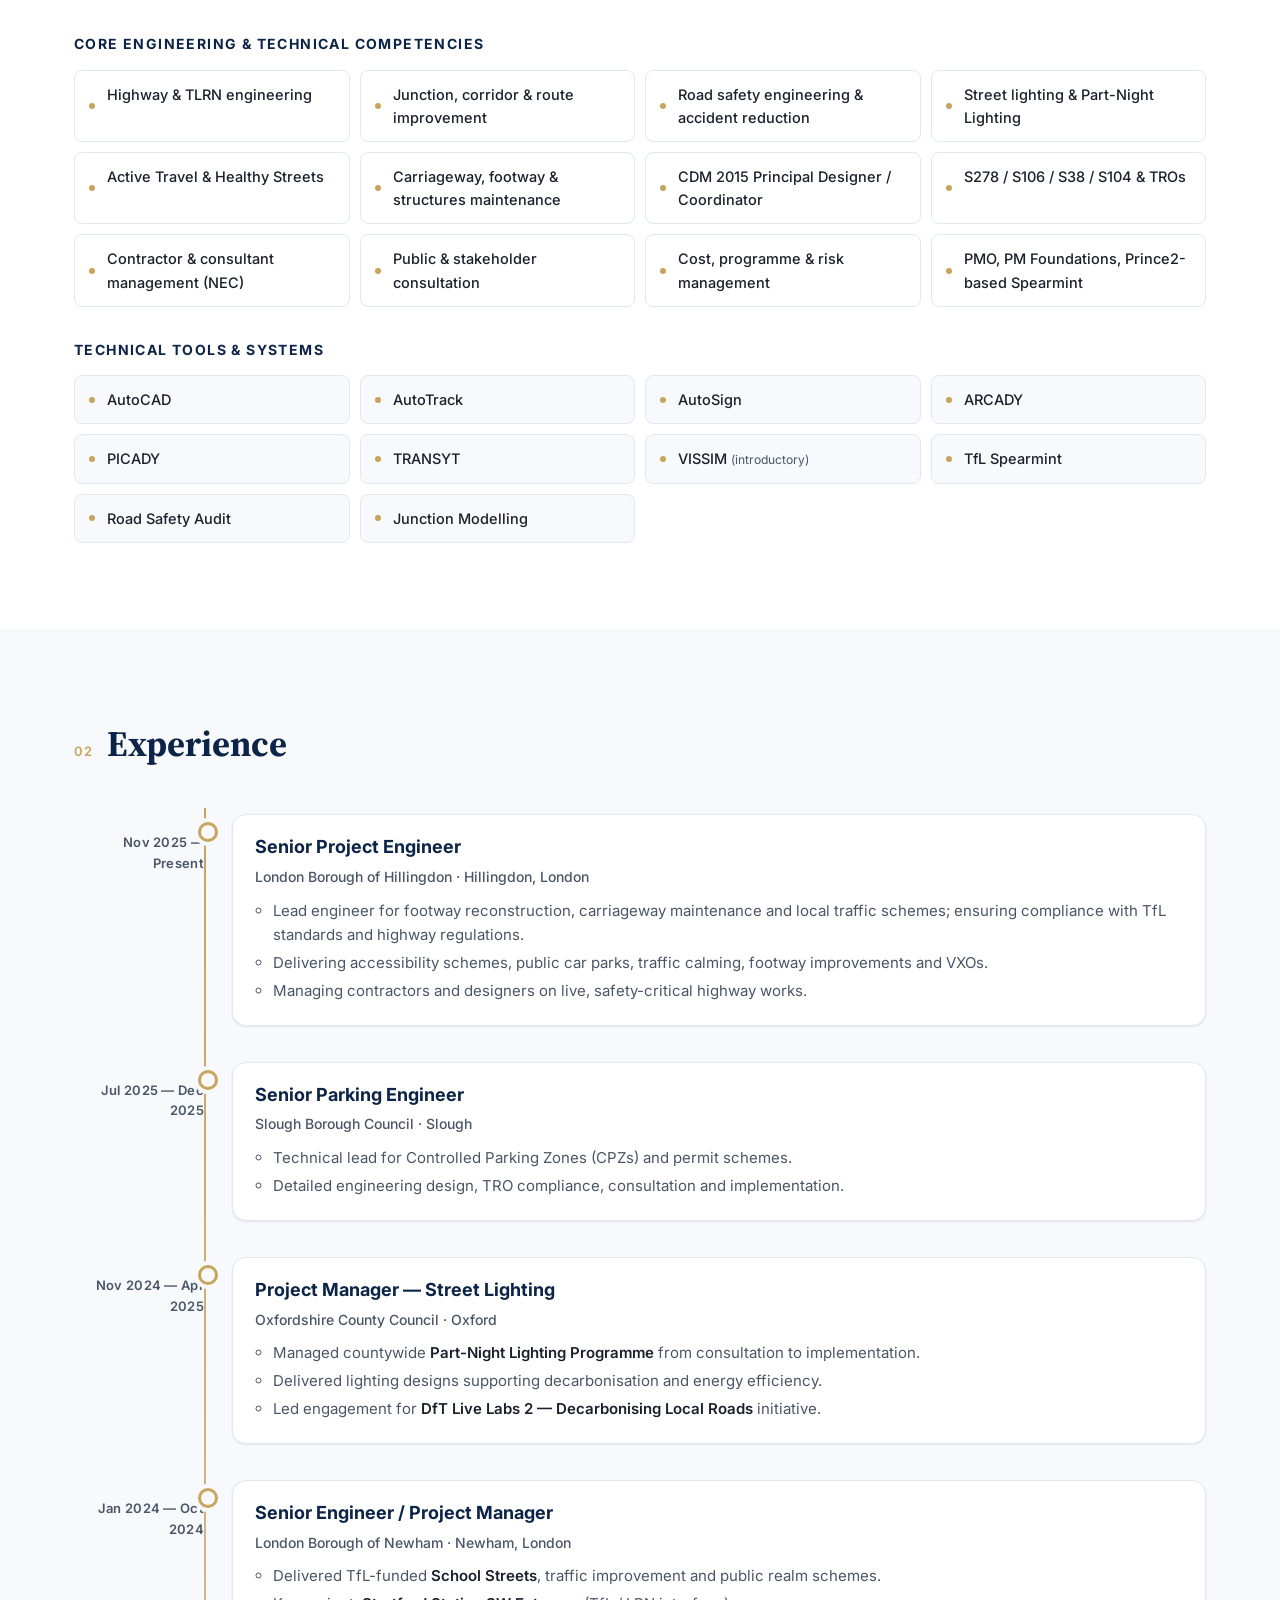
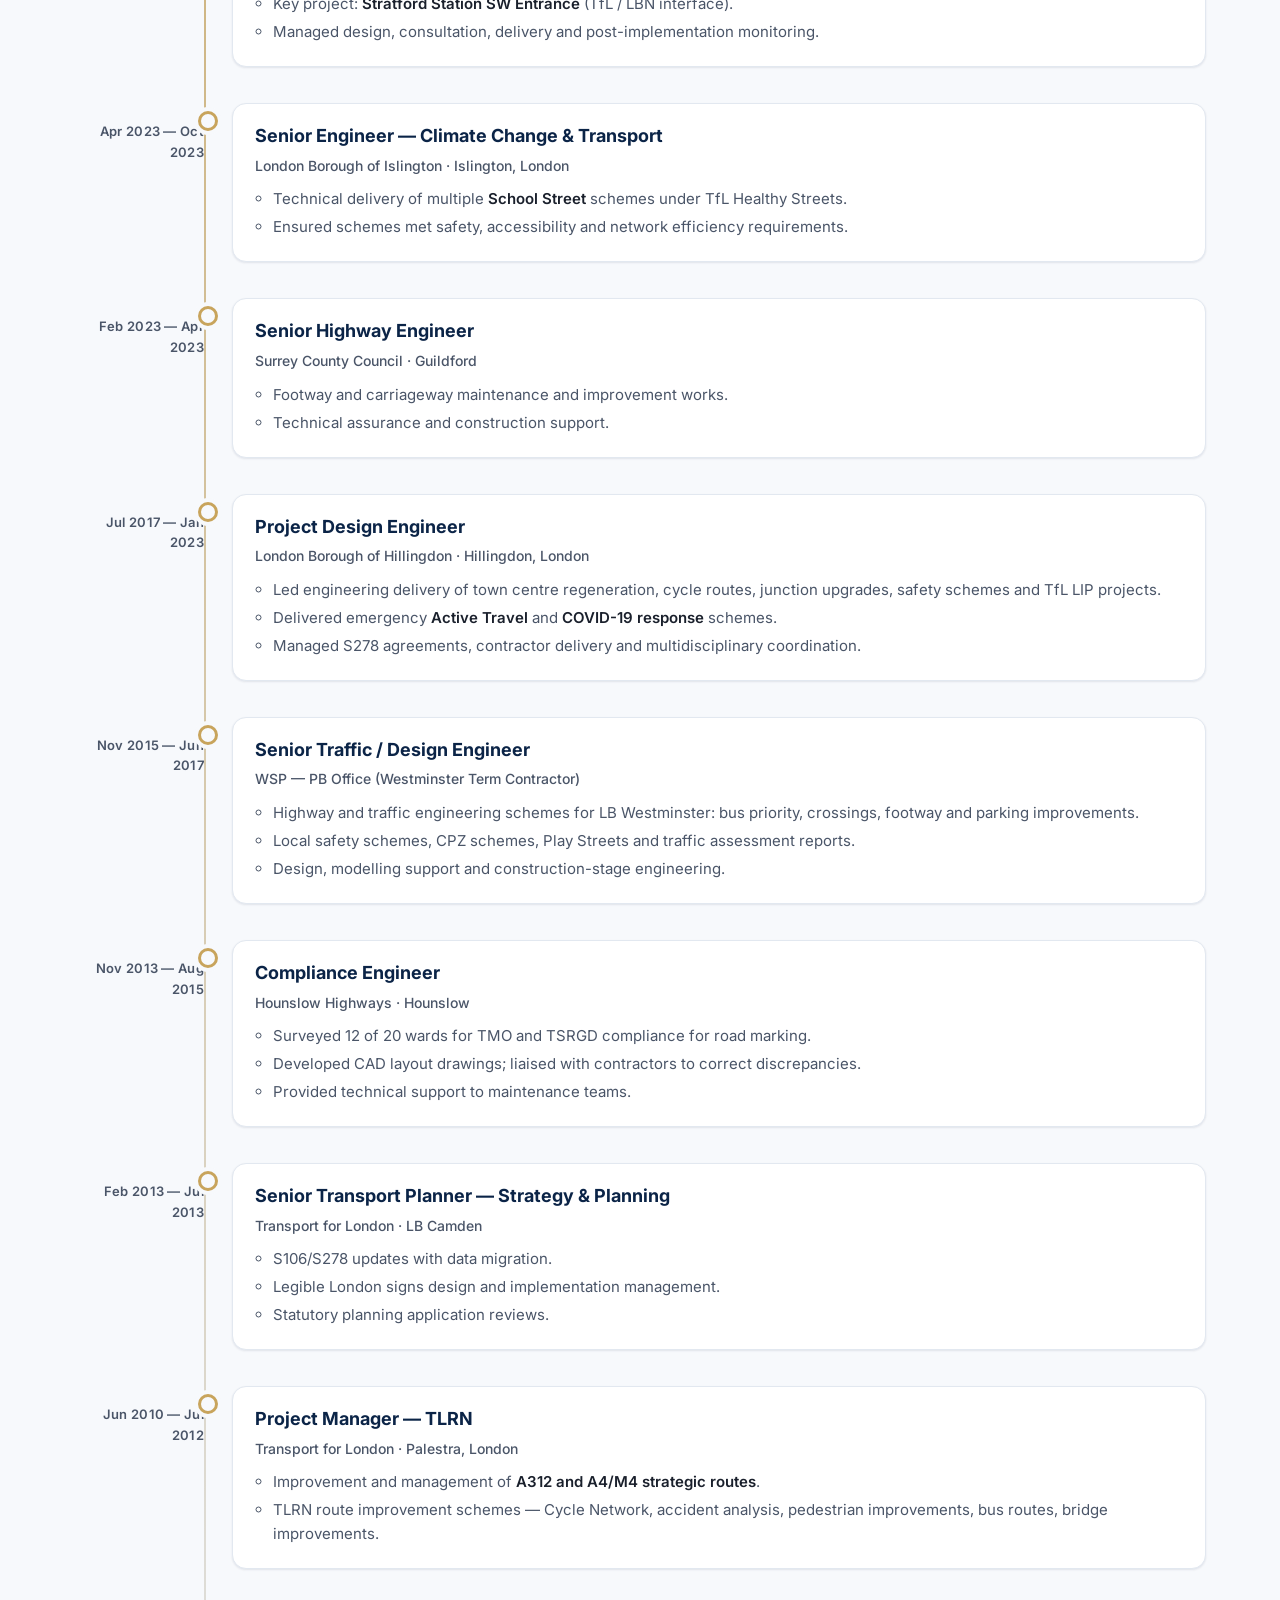
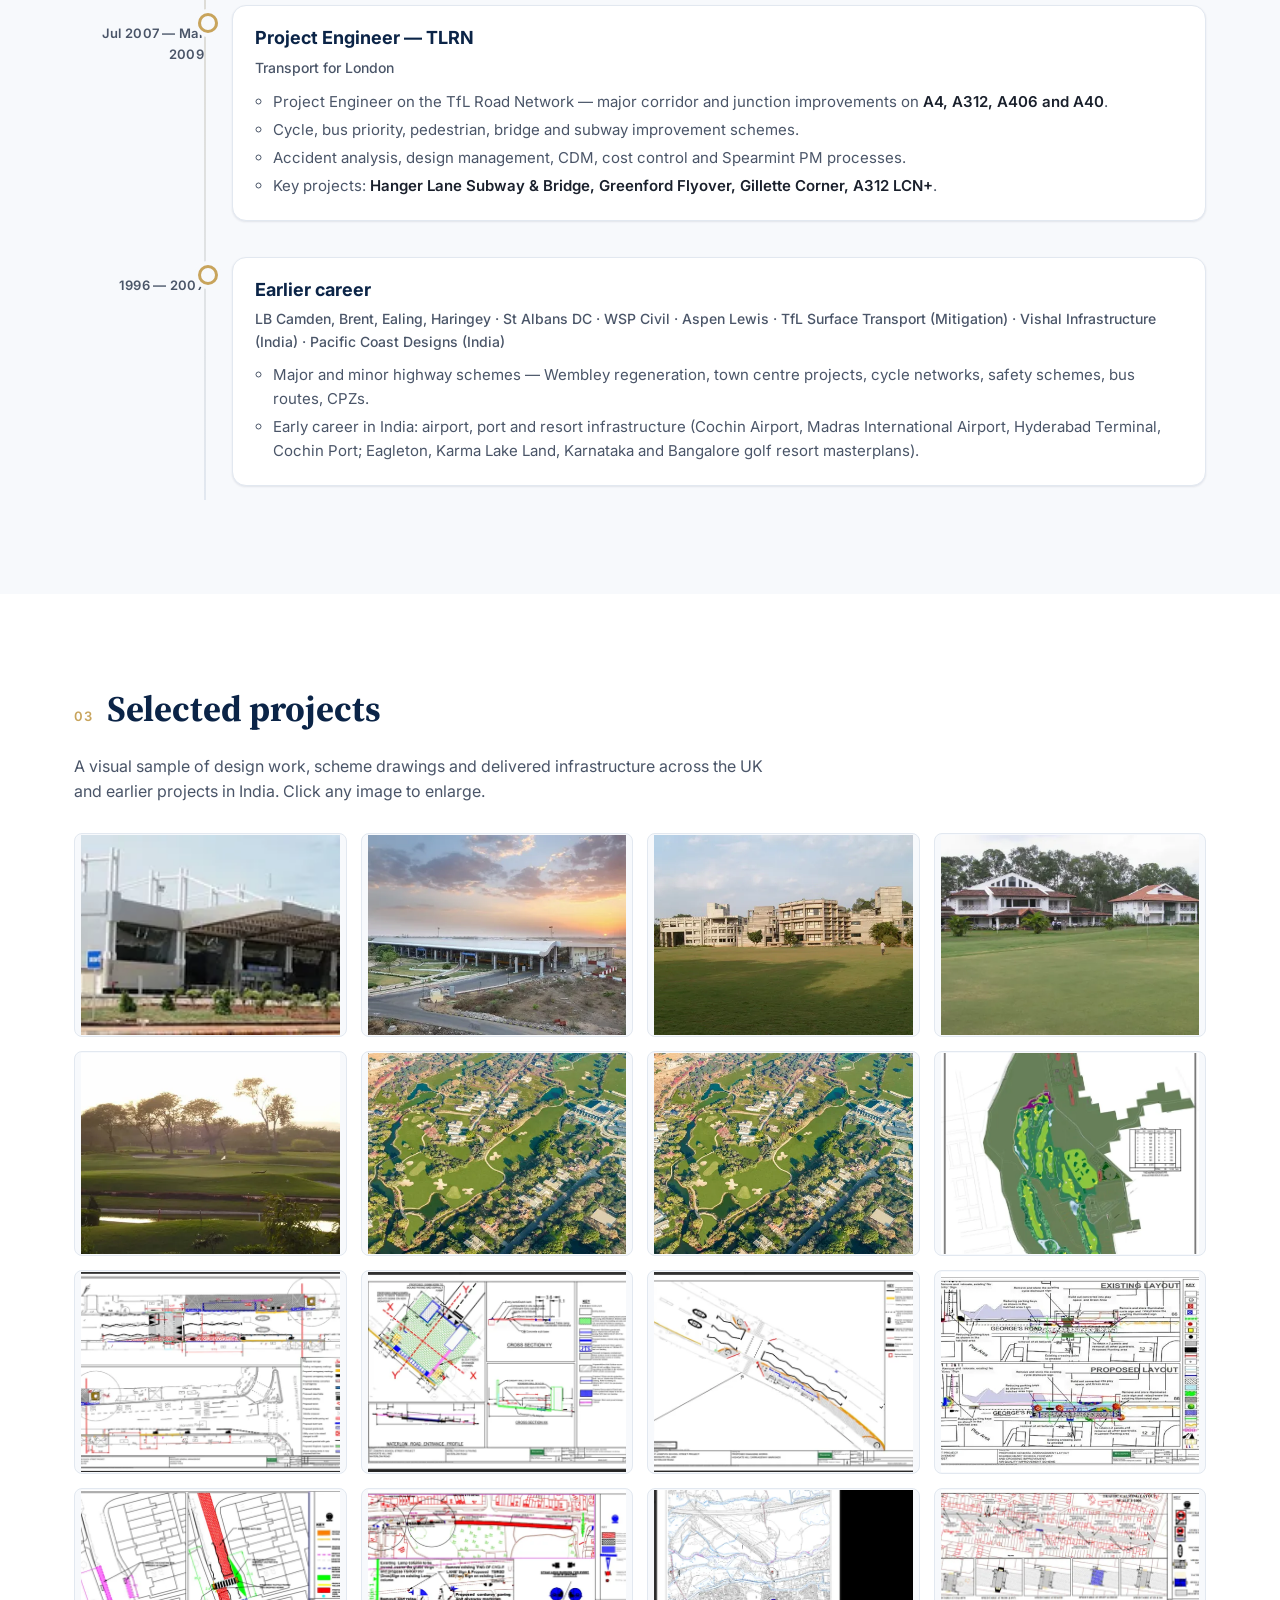
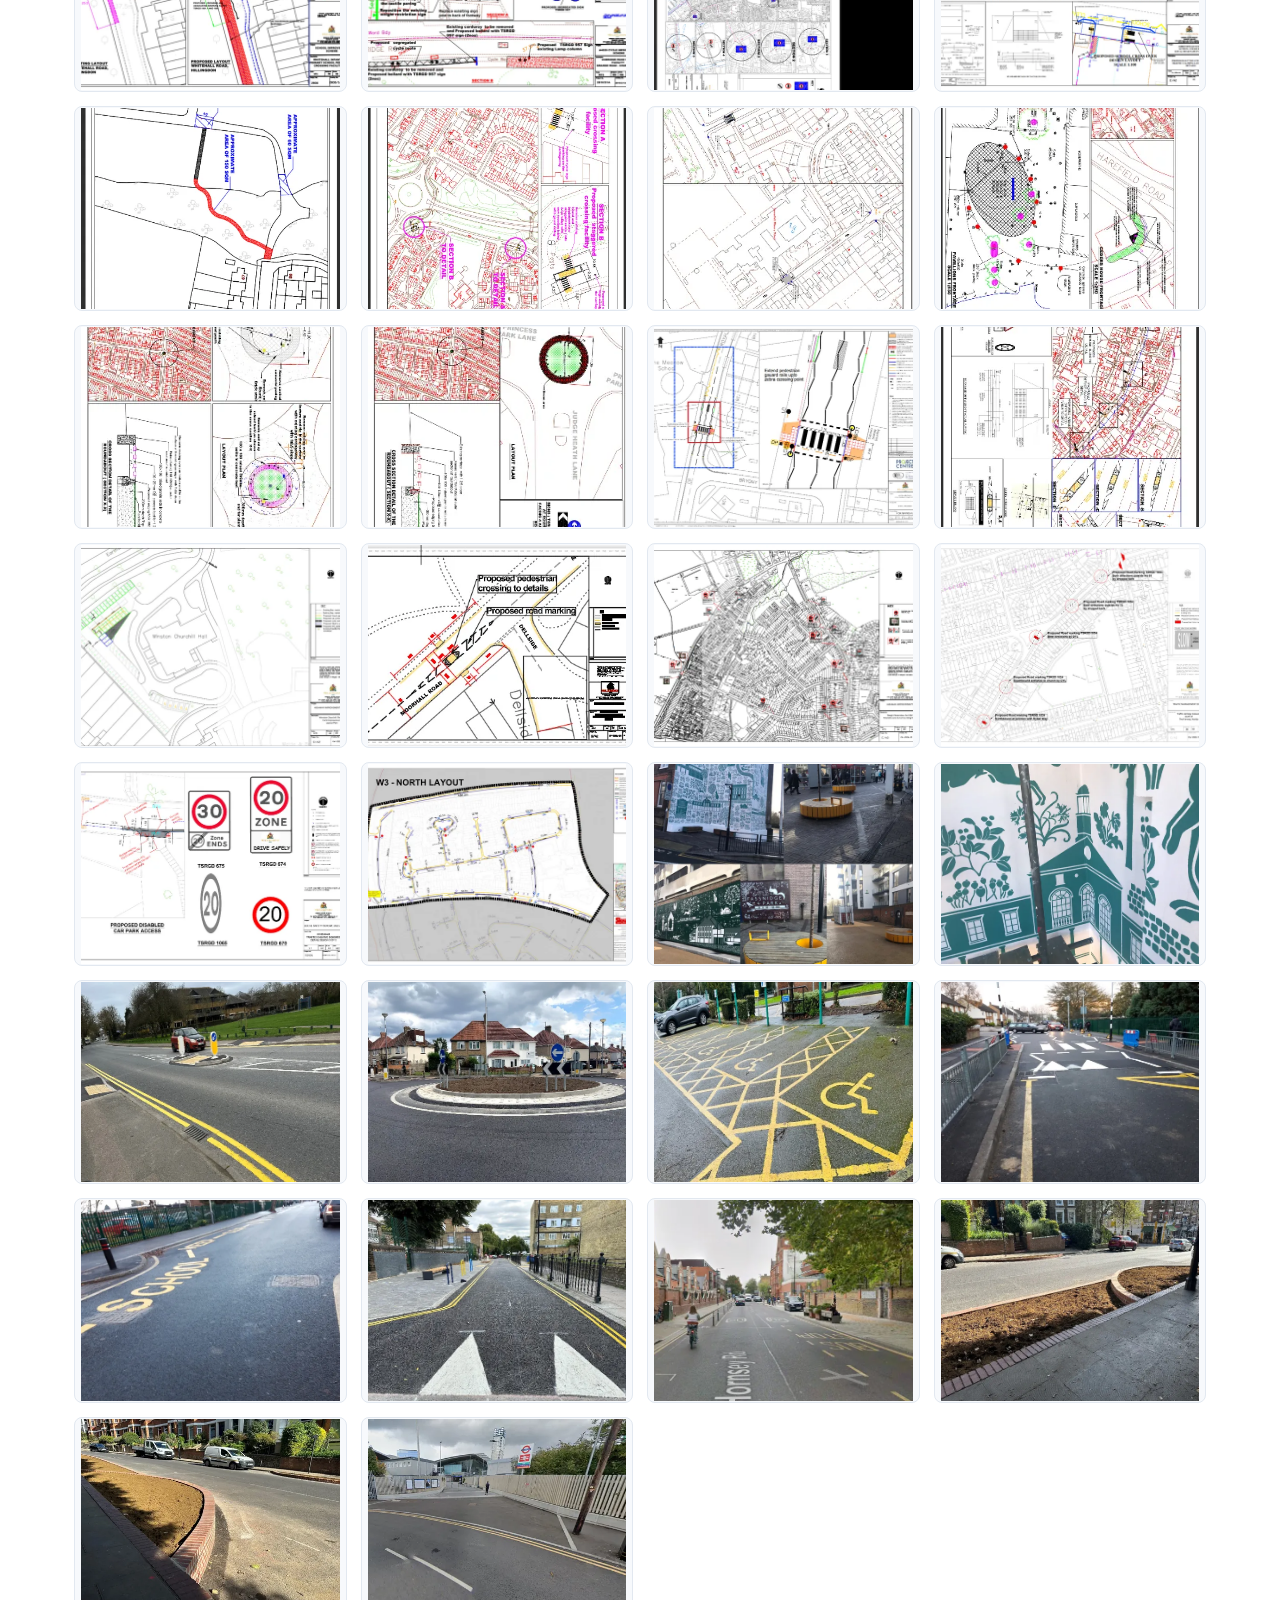
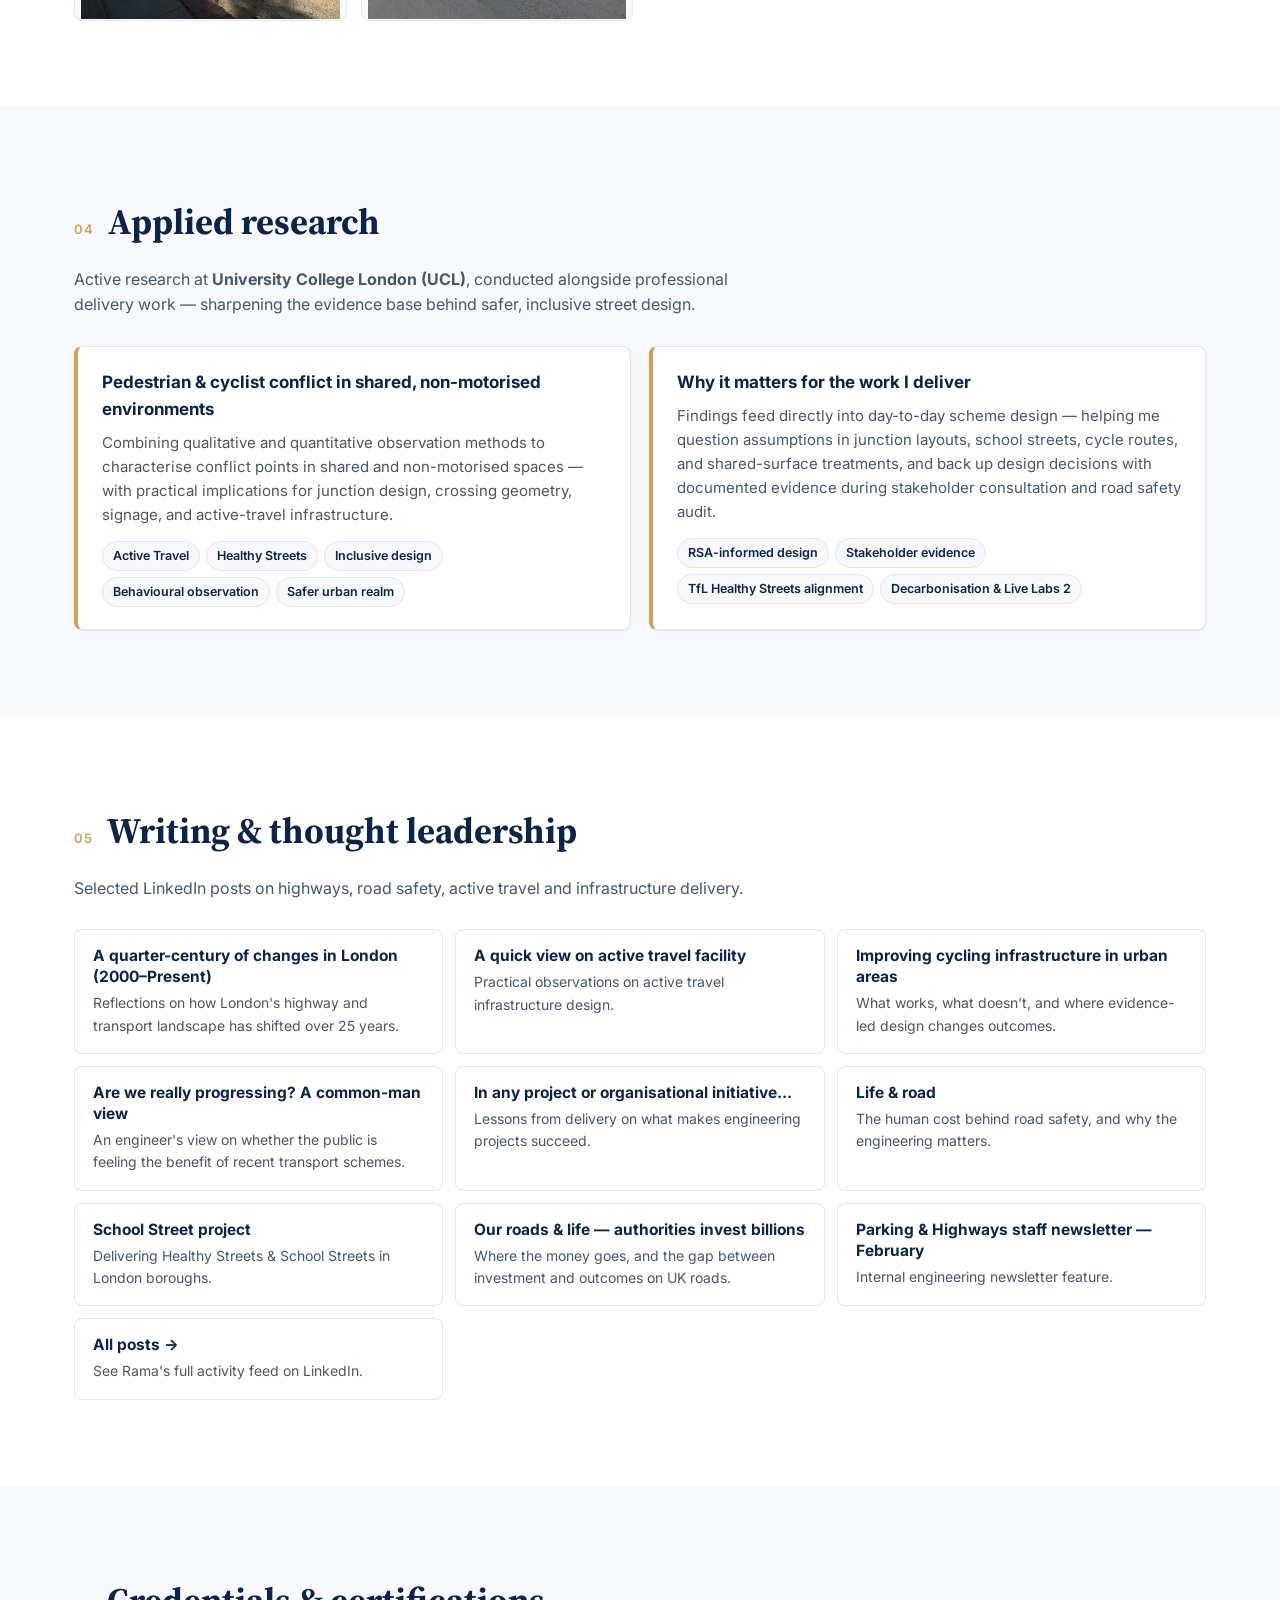
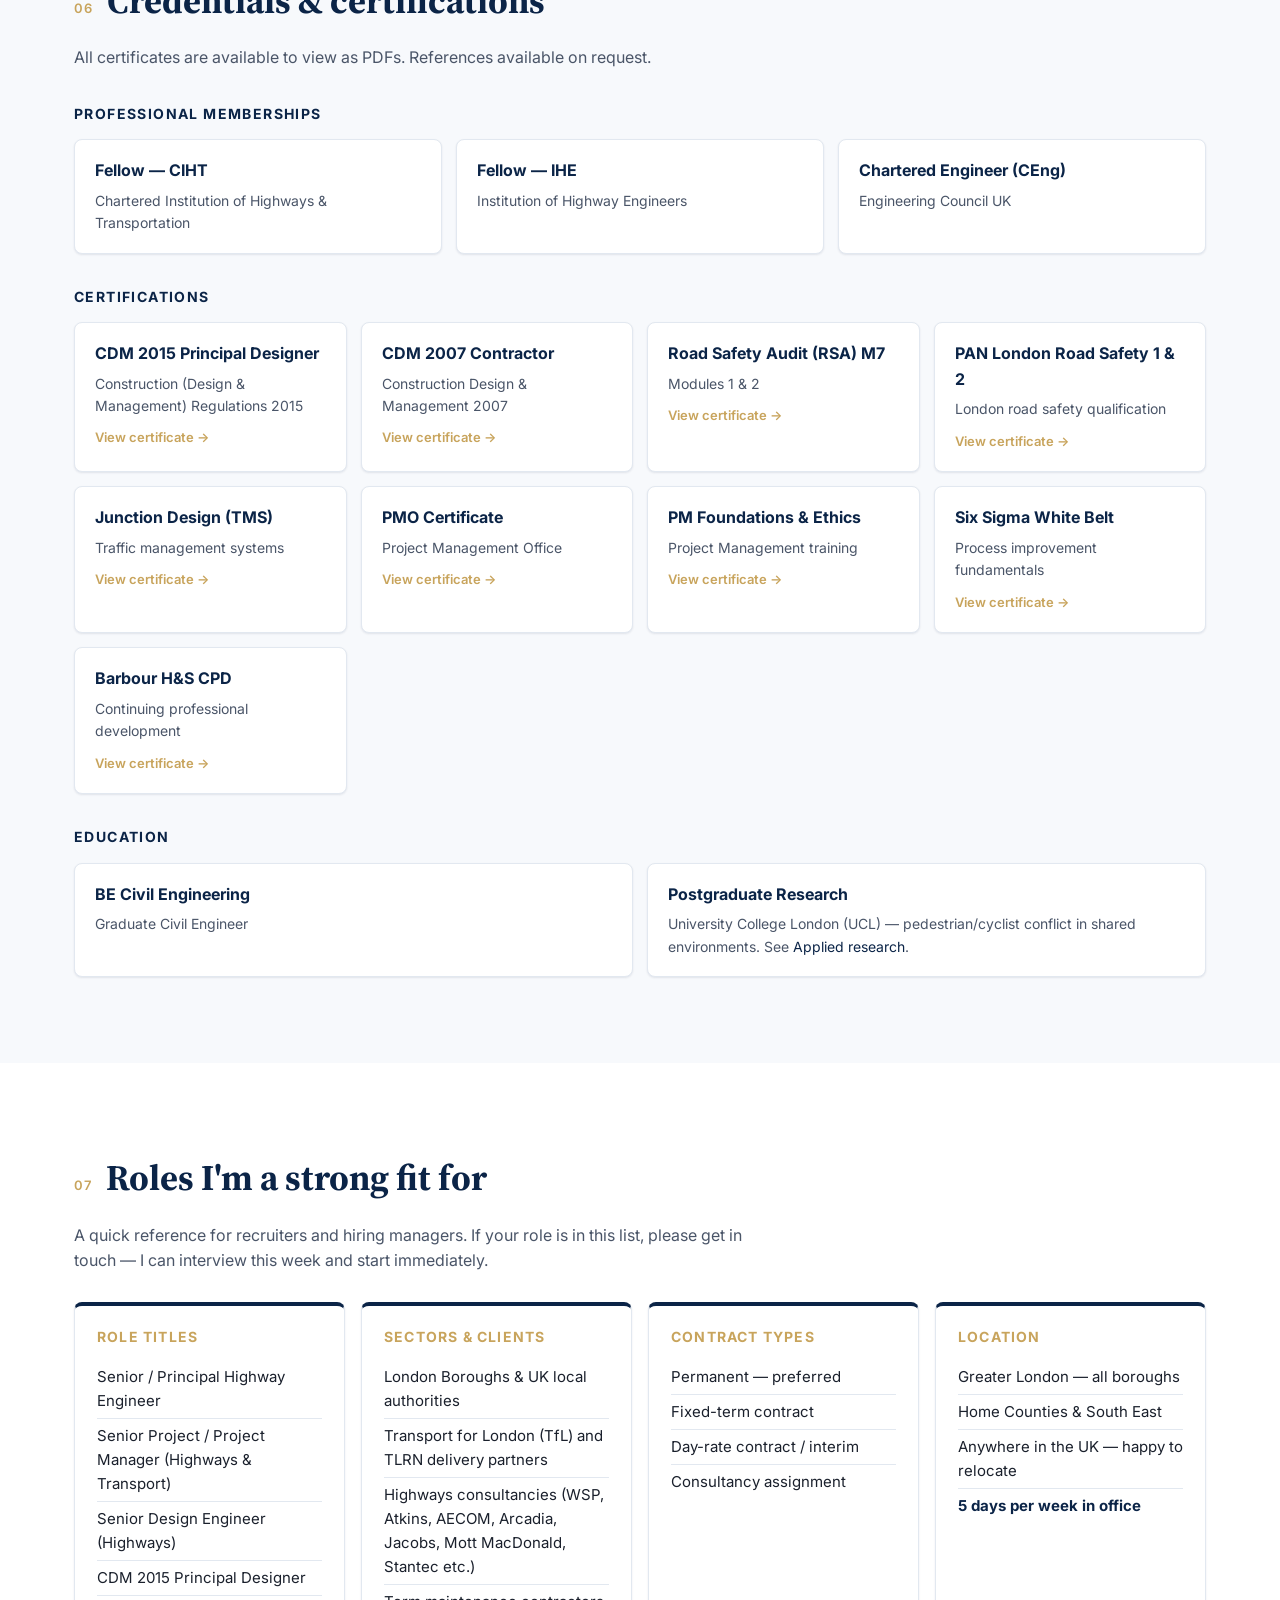
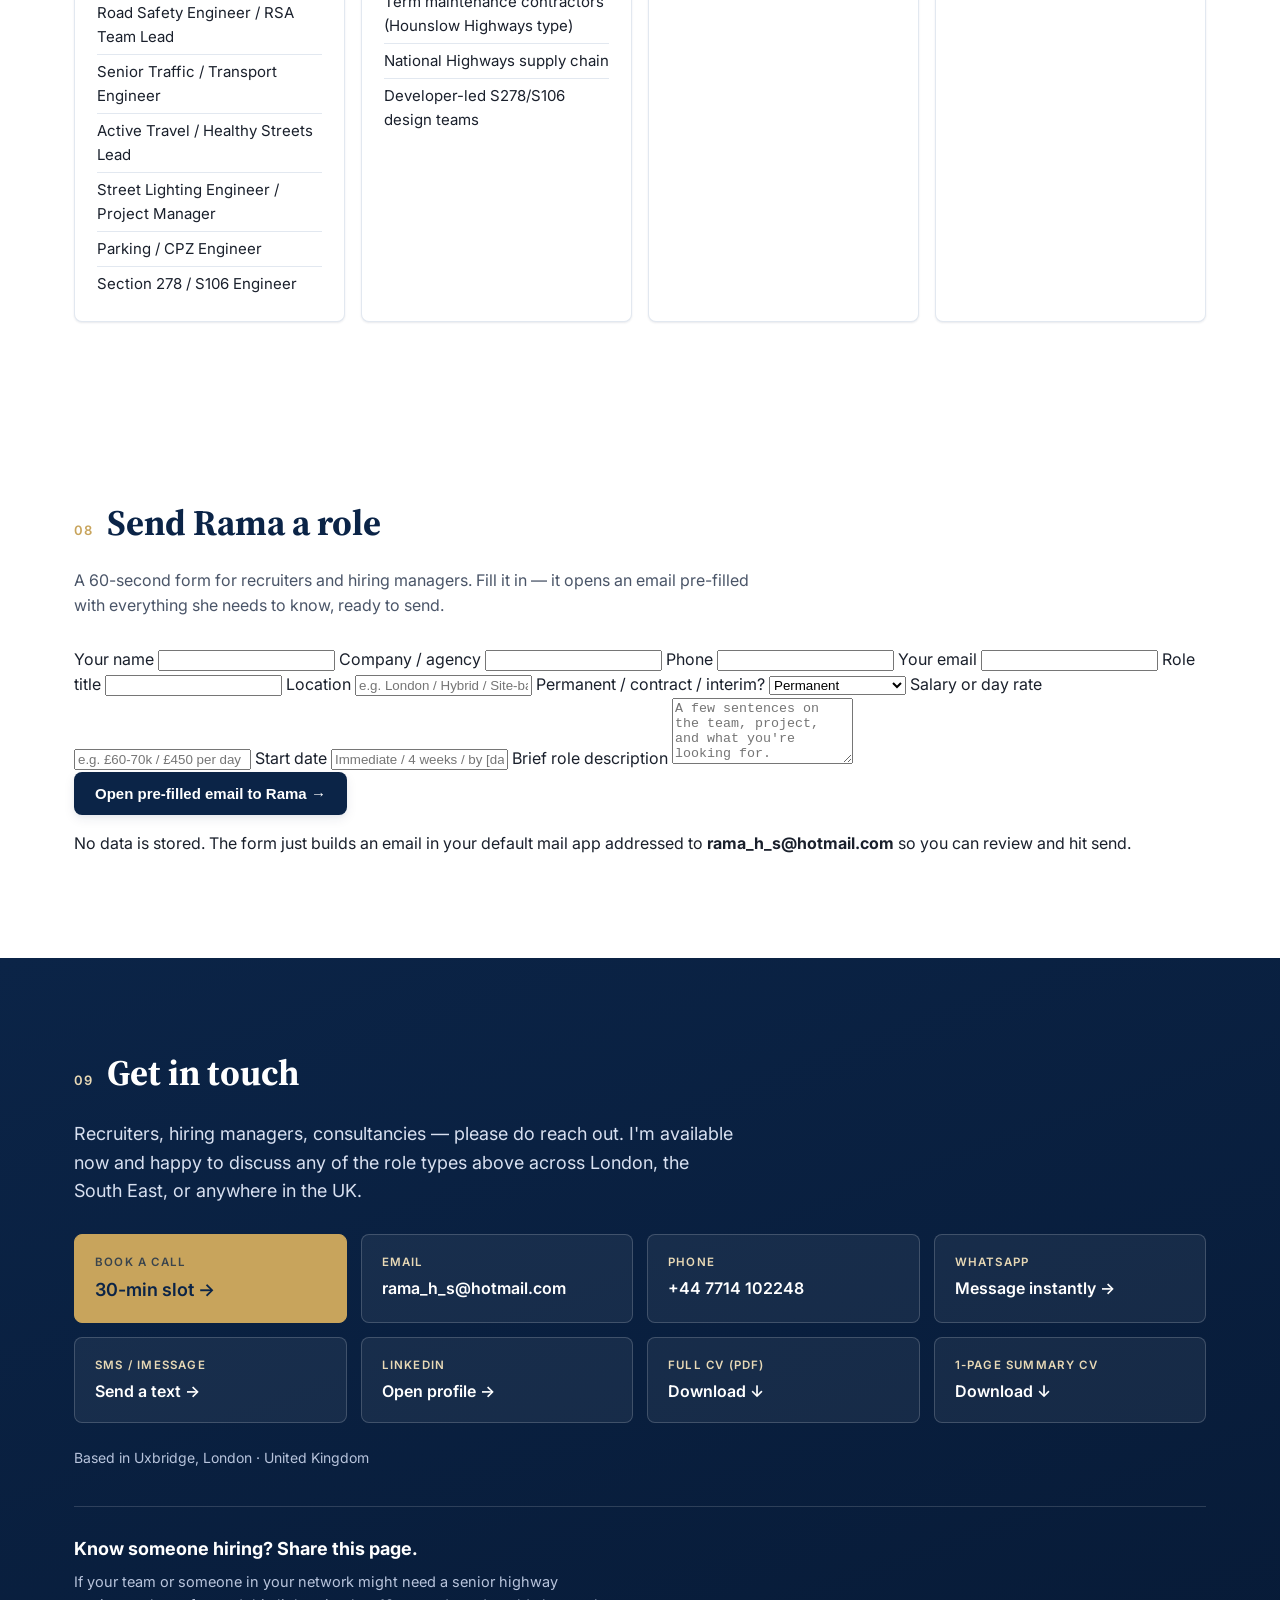
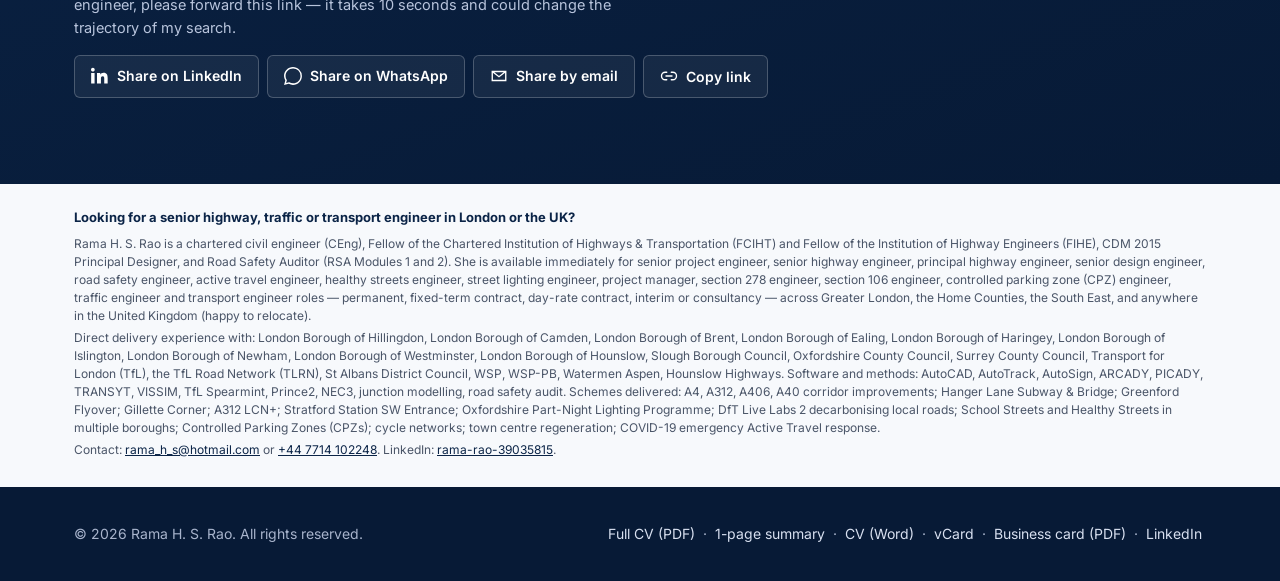
==== commit 2d8e55f6: "WebP everywhere: 82% image size reduction + responsive srcset Original 42 project images: 15.3 MB to" ====
--- a/index.html
+++ b/index.html
@@ -21,6 +21,8 @@
   <meta property="og:description" content="25+ years of highway, traffic and transportation engineering across London — TfL, TLRN, nine London boroughs, WSP. CDM 2015 Principal Designer. FCIHT, FIHE. Open to new opportunities.">
   <meta property="og:url" content="https://engineer-rama-rao.github.io/">
   <meta property="og:image" content="https://engineer-rama-rao.github.io/assets/icons/og-image.png">
+  <meta property="og:image:secure_url" content="https://engineer-rama-rao.github.io/assets/icons/og-image.png">
+  <meta property="og:image:type" content="image/png">
   <meta property="og:image:width" content="1200">
   <meta property="og:image:height" content="630">
   <meta property="og:image:alt" content="Rama H. S. Rao, CEng — Senior Project & Highway Engineer. 25+ years across TfL, the TLRN and nine London boroughs. Open to new opportunities.">
@@ -433,7 +435,10 @@
 
     <aside class="hero-card" aria-label="Profile">
       <figure class="hero-photo">
-        <img src="assets/rama-portrait.jpg" alt="Rama H. S. Rao" width="320" height="320" loading="eager">
+        <picture>
+          <source type="image/webp" srcset="assets/rama-portrait-sm.webp 480w, assets/rama-portrait.webp 720w" sizes="(max-width: 720px) 320px, 360px">
+          <img src="assets/rama-portrait.jpg" alt="Rama H. S. Rao — Senior Project & Highway Engineer" width="720" height="900" loading="eager" decoding="async" fetchpriority="high">
+        </picture>
       </figure>
       <div class="hero-card-row"><span>Location</span><strong>Uxbridge, London</strong></div>
       <div class="hero-card-row"><span>Recent clients</span><strong>LB Hillingdon, Slough BC, Oxfordshire CC, LB Newham, LB Islington, Surrey CC, TfL, WSP</strong></div>
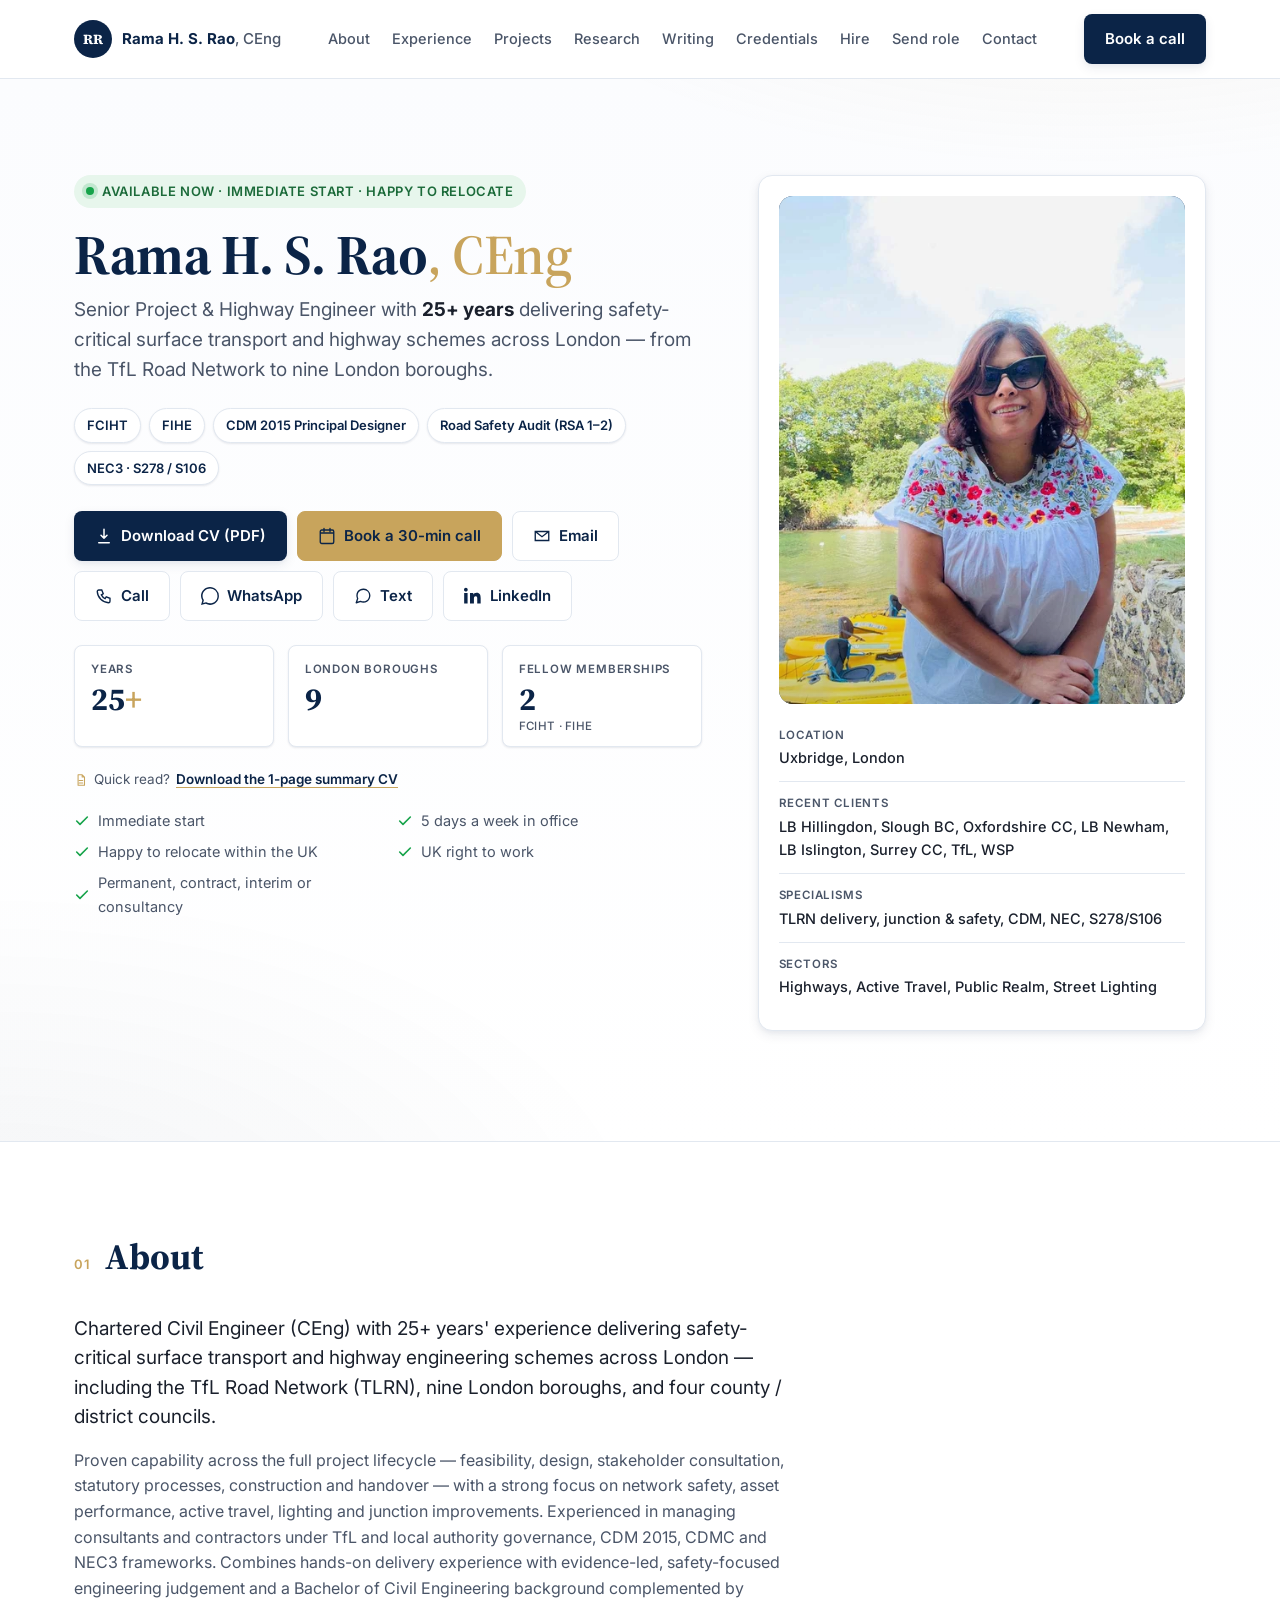
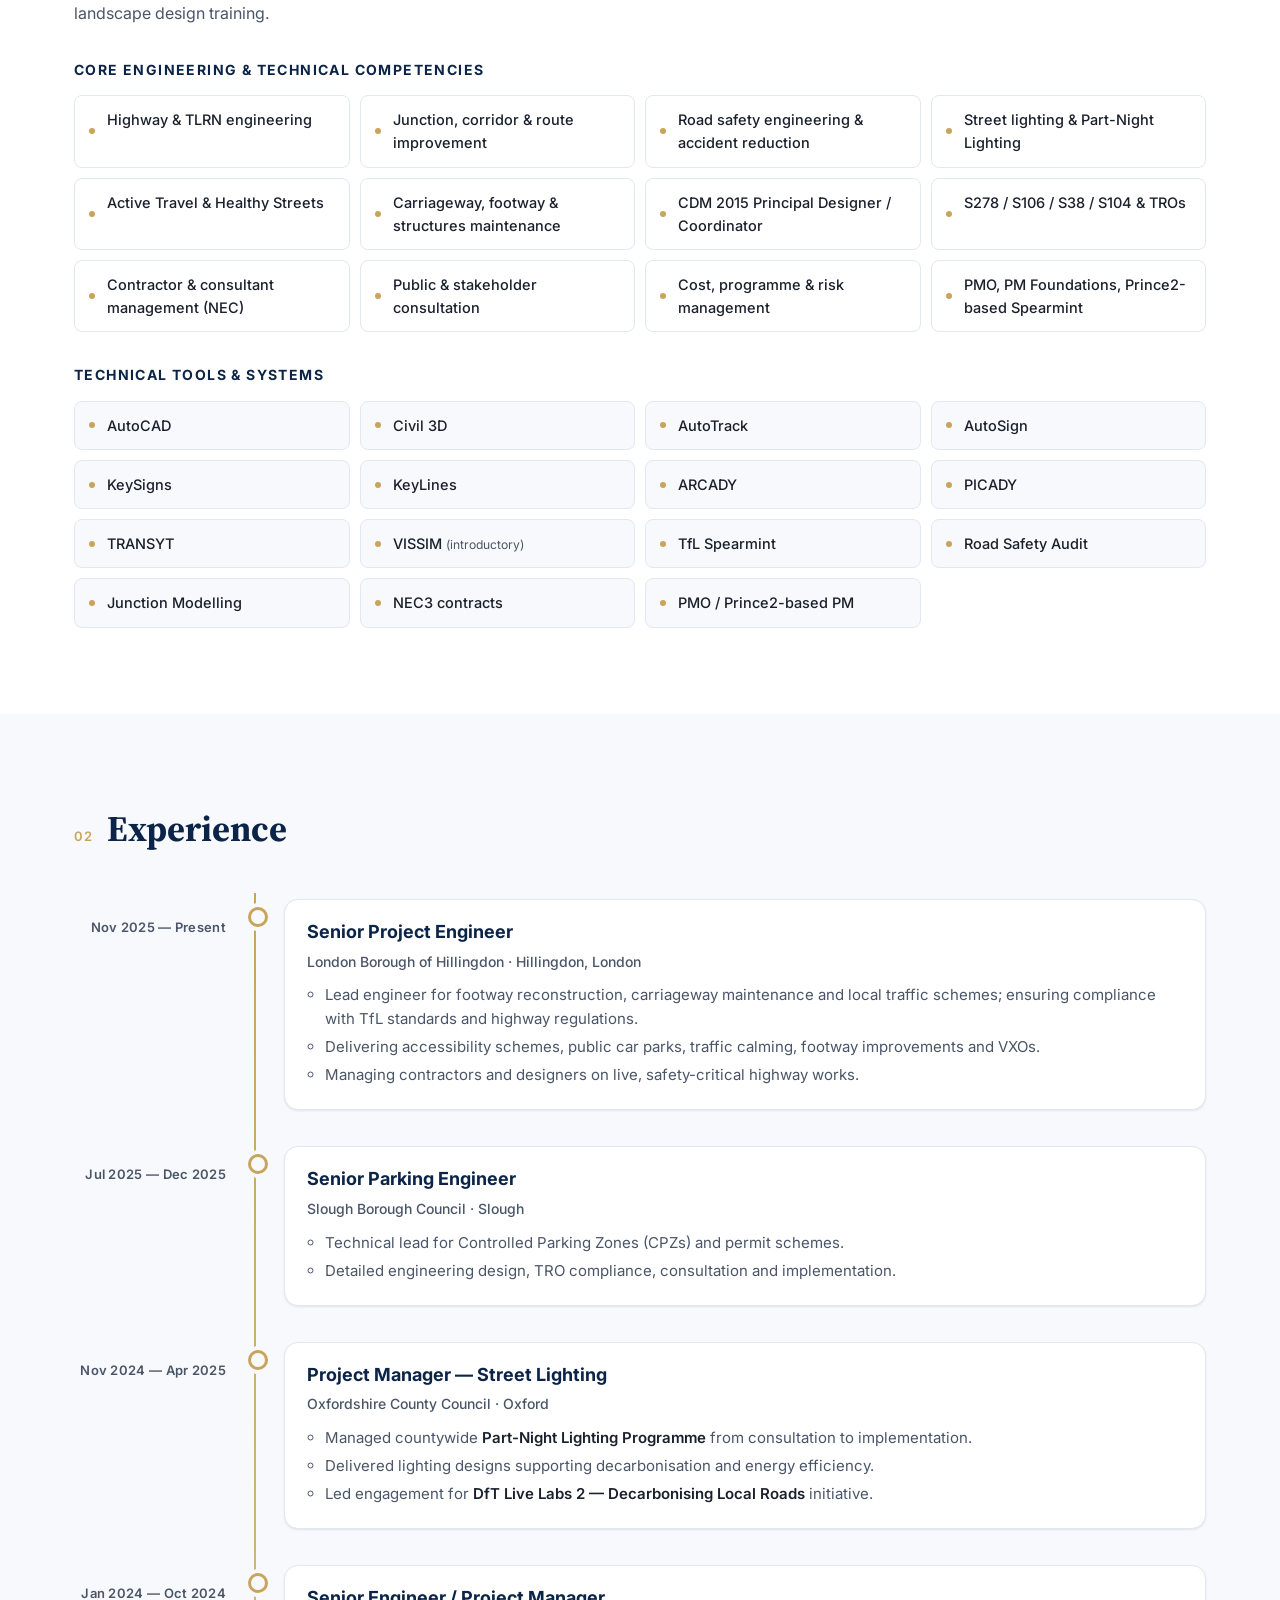
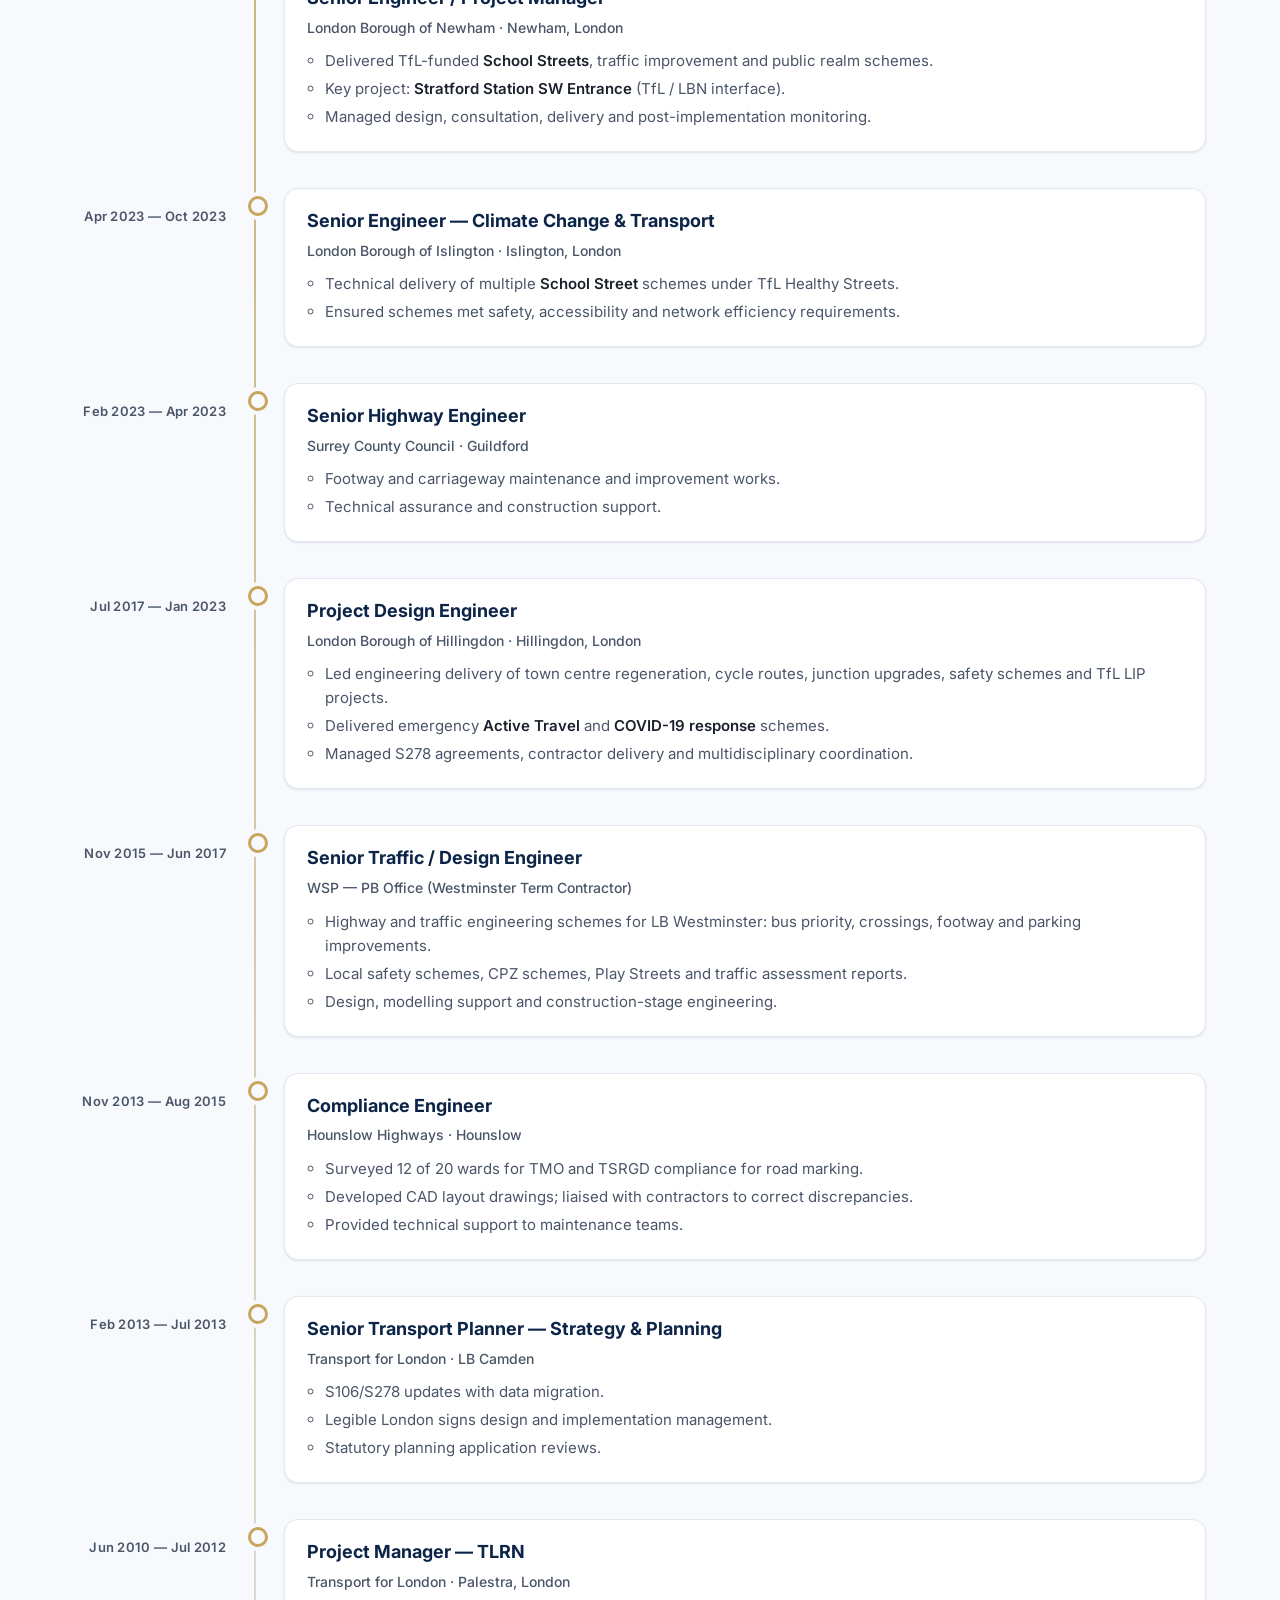
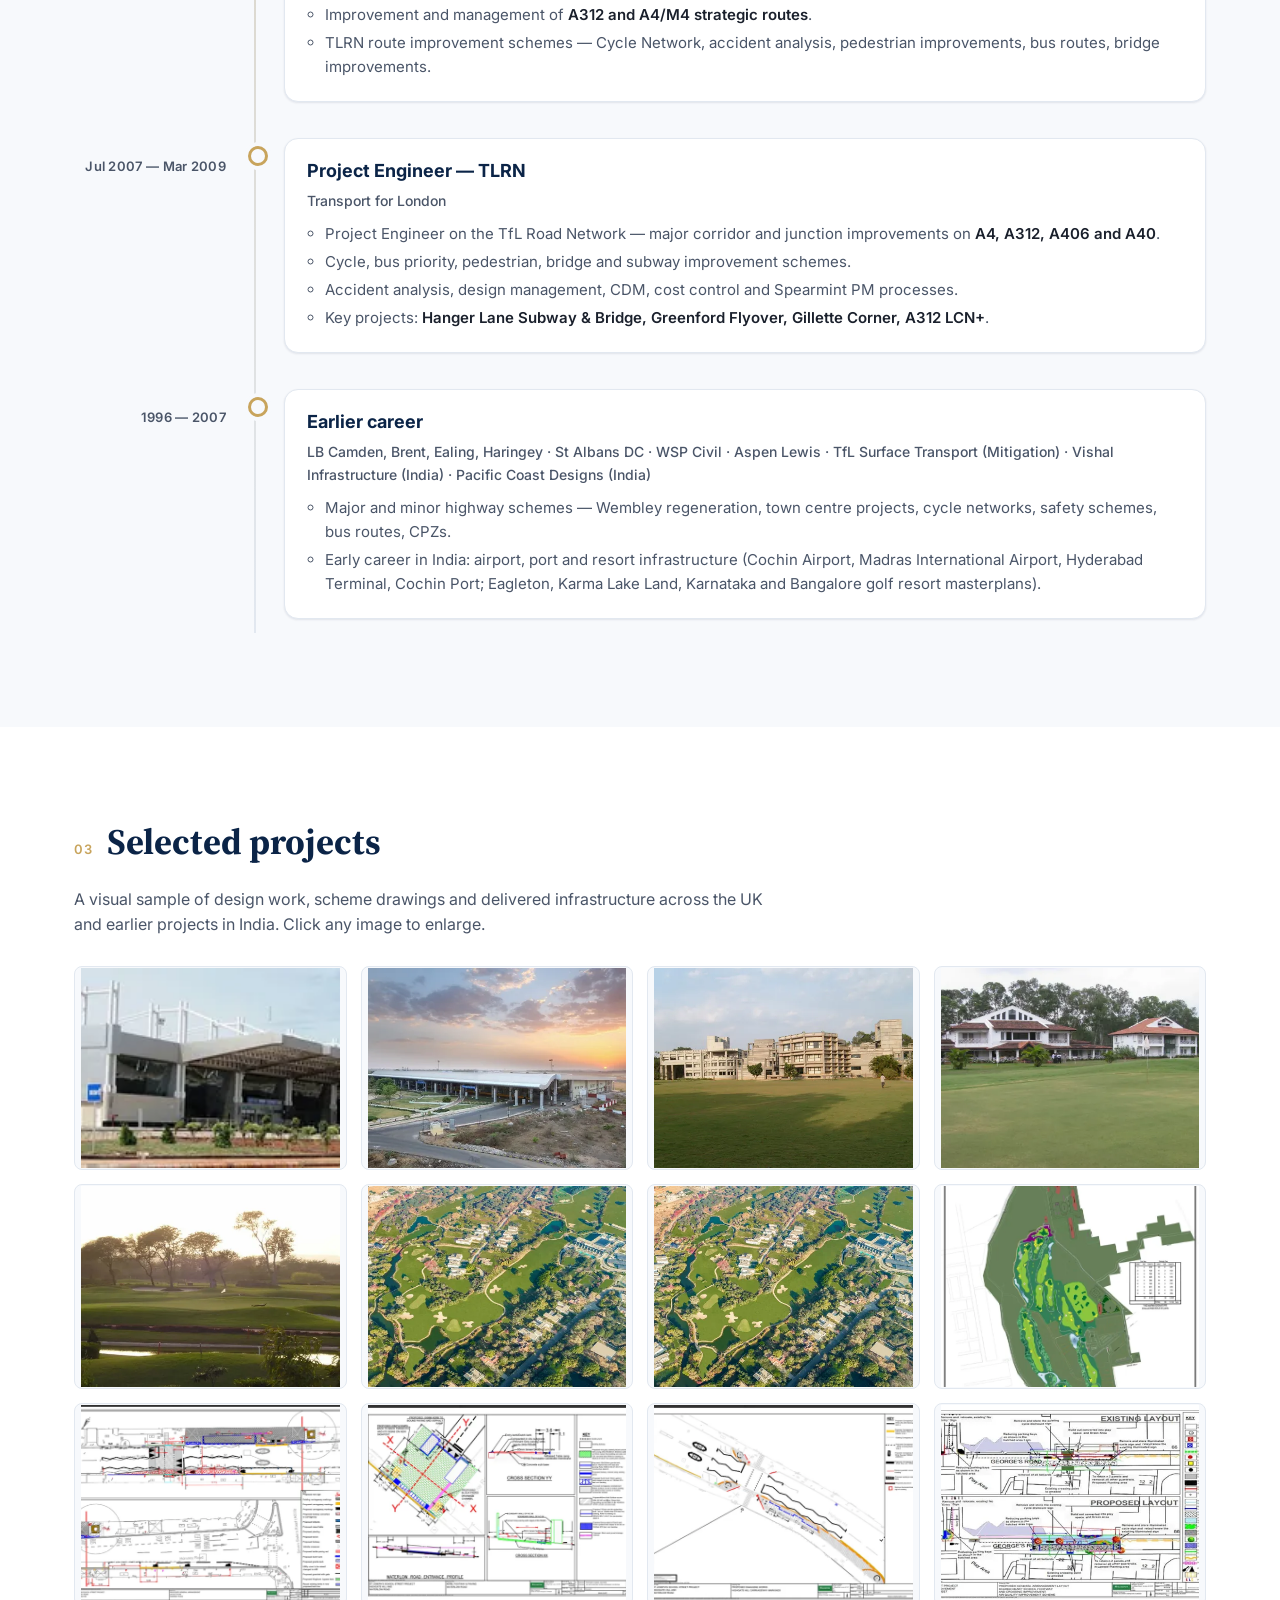
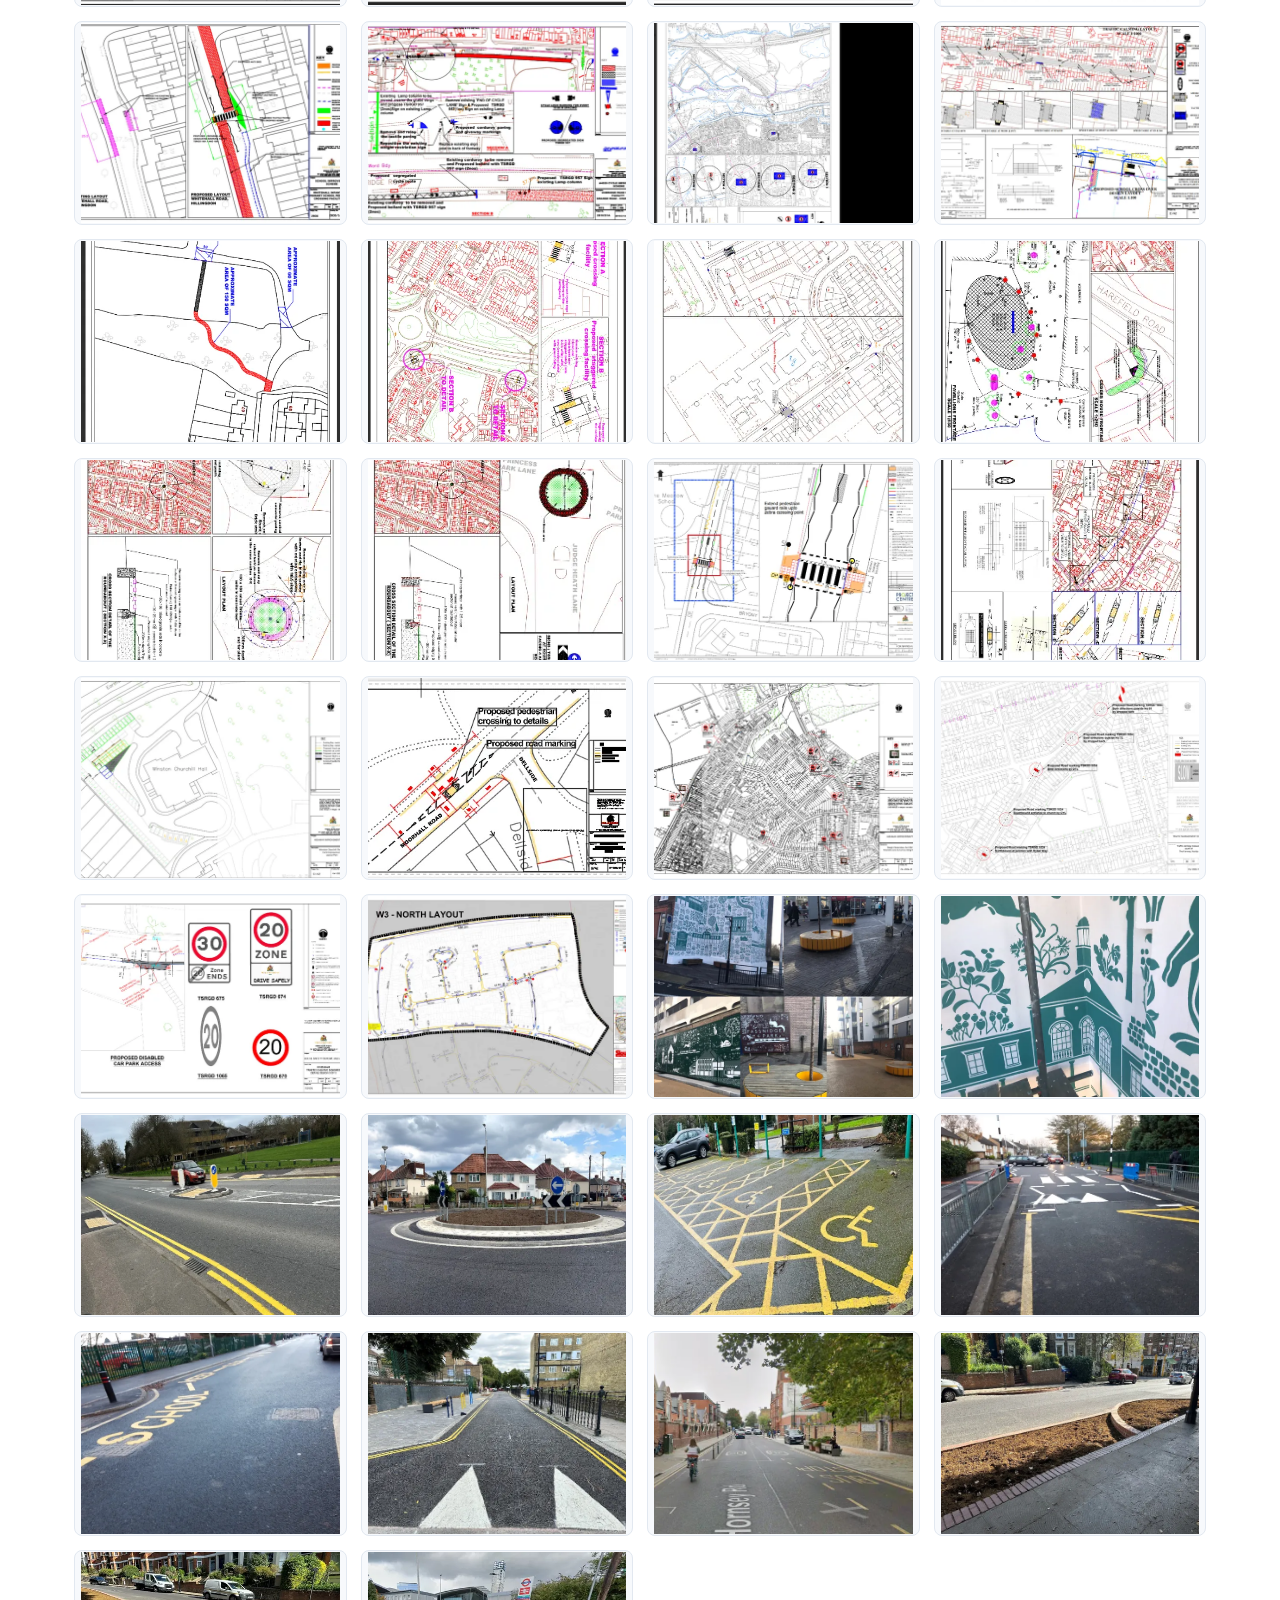
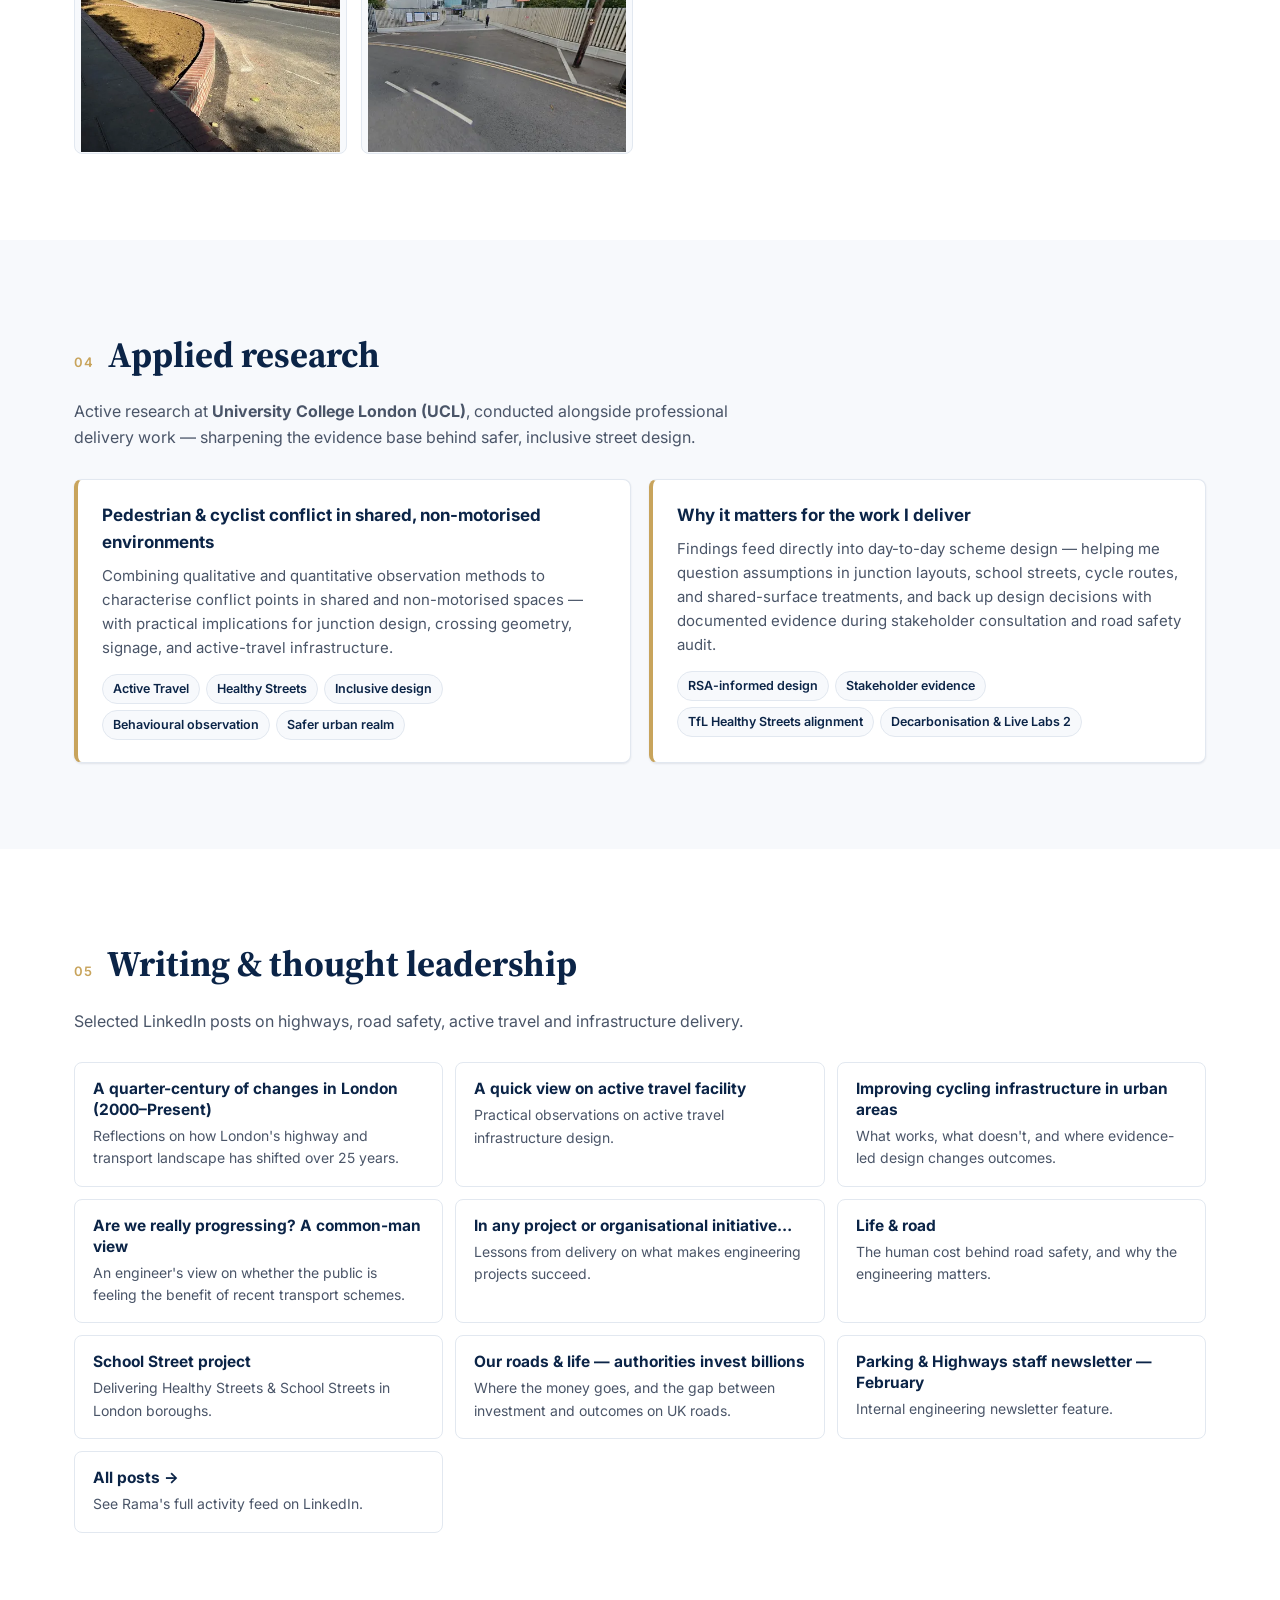
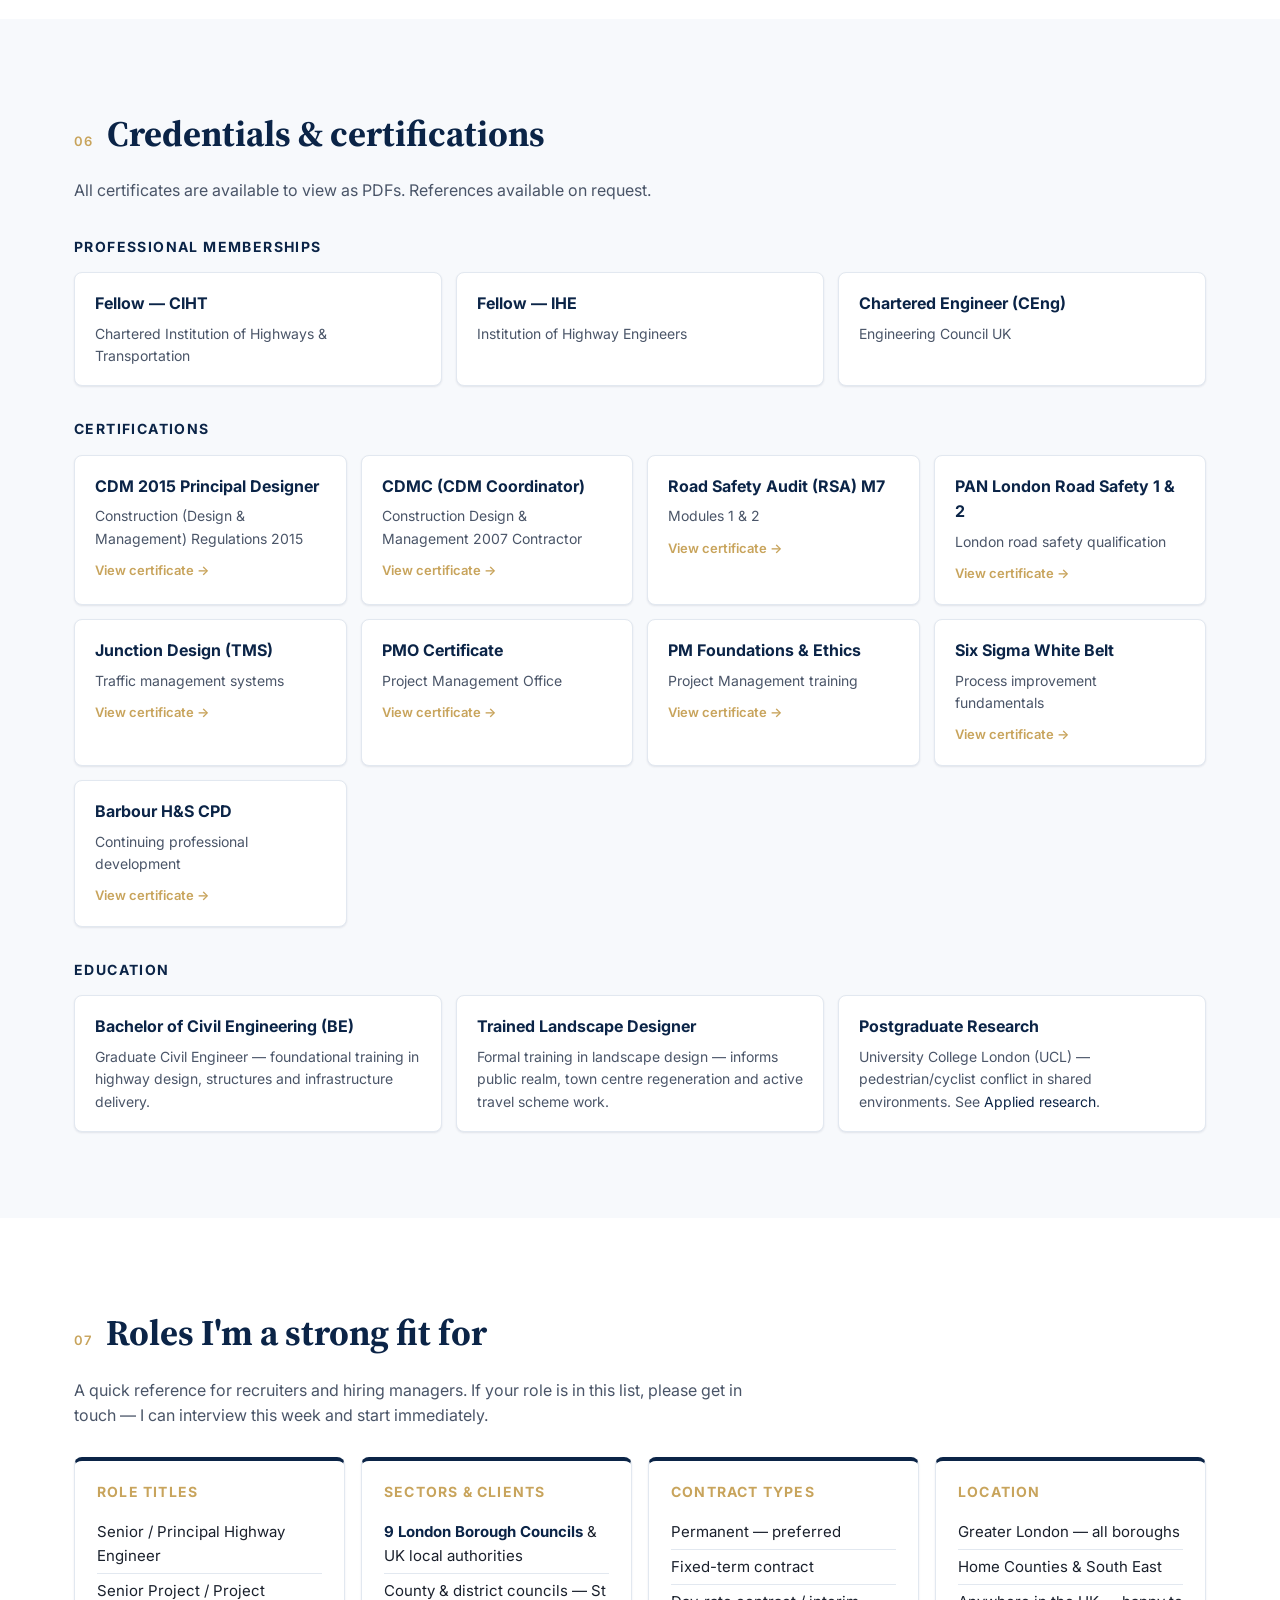
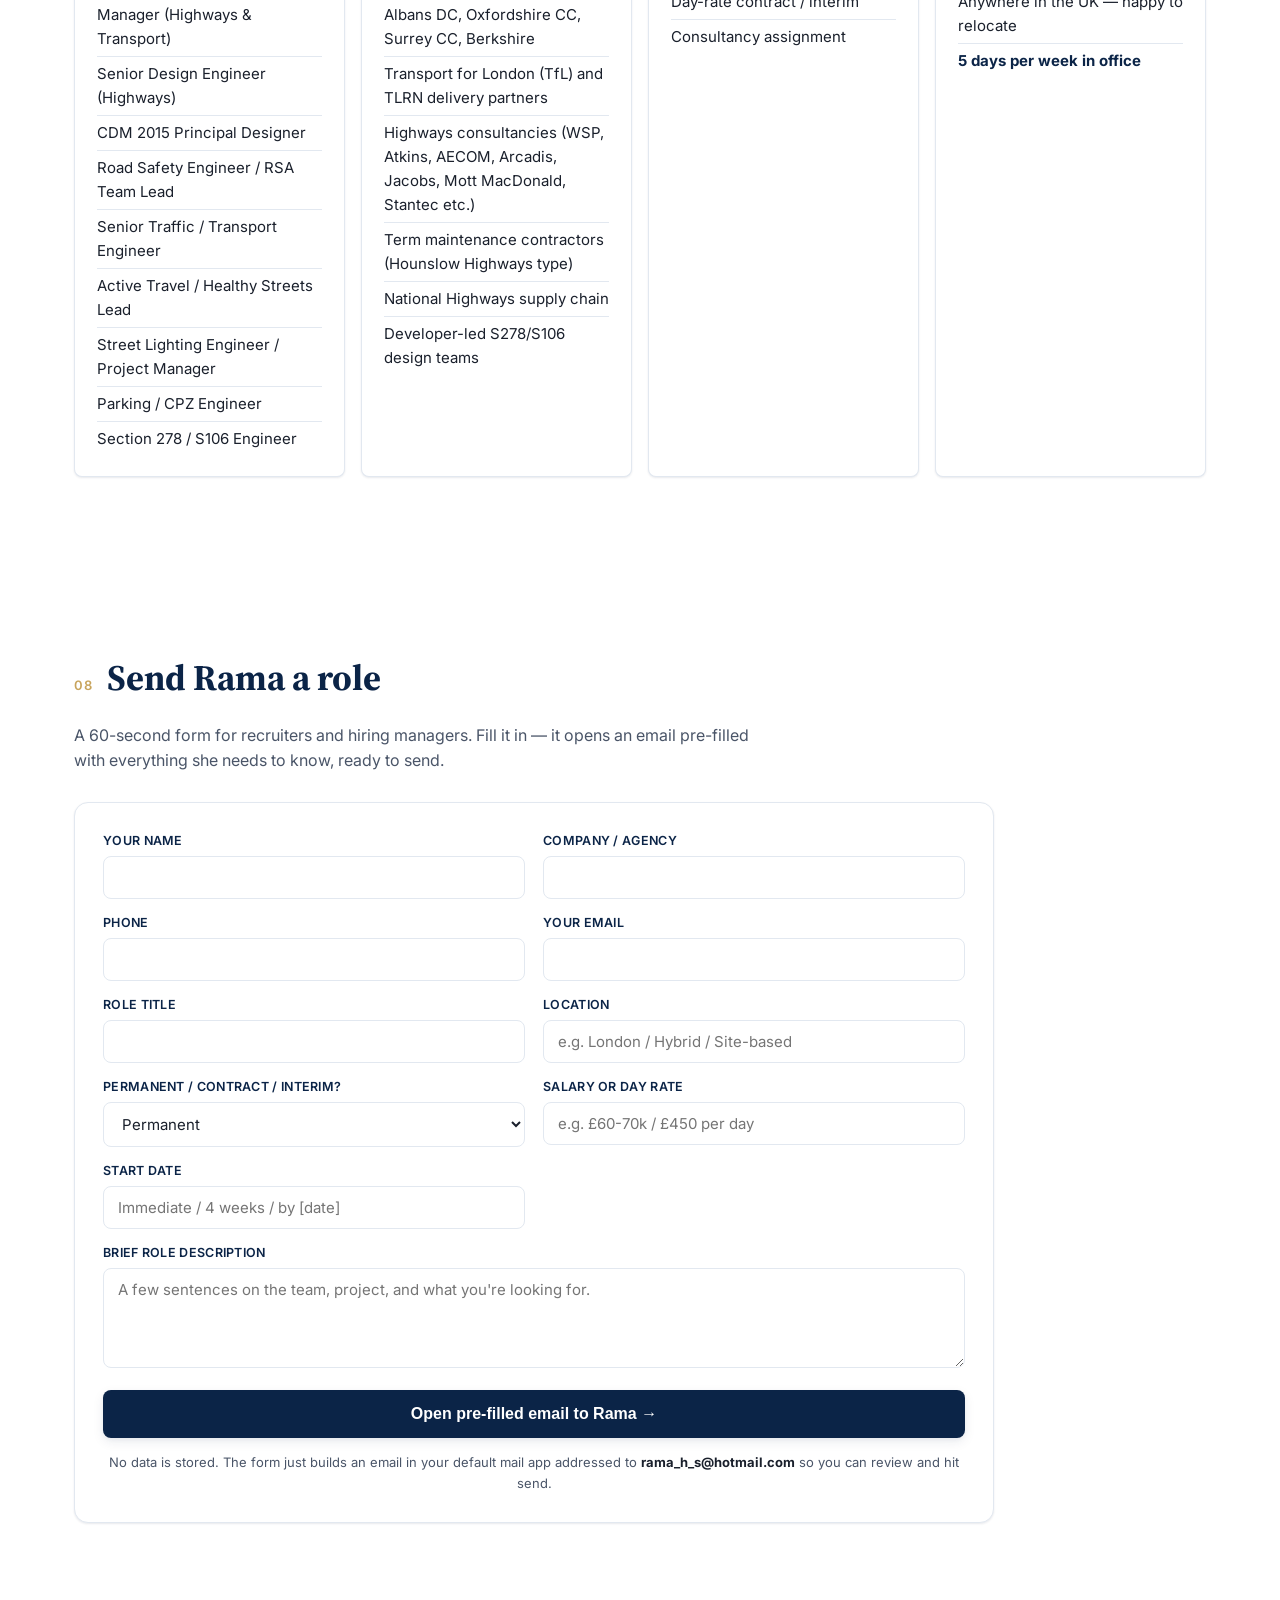
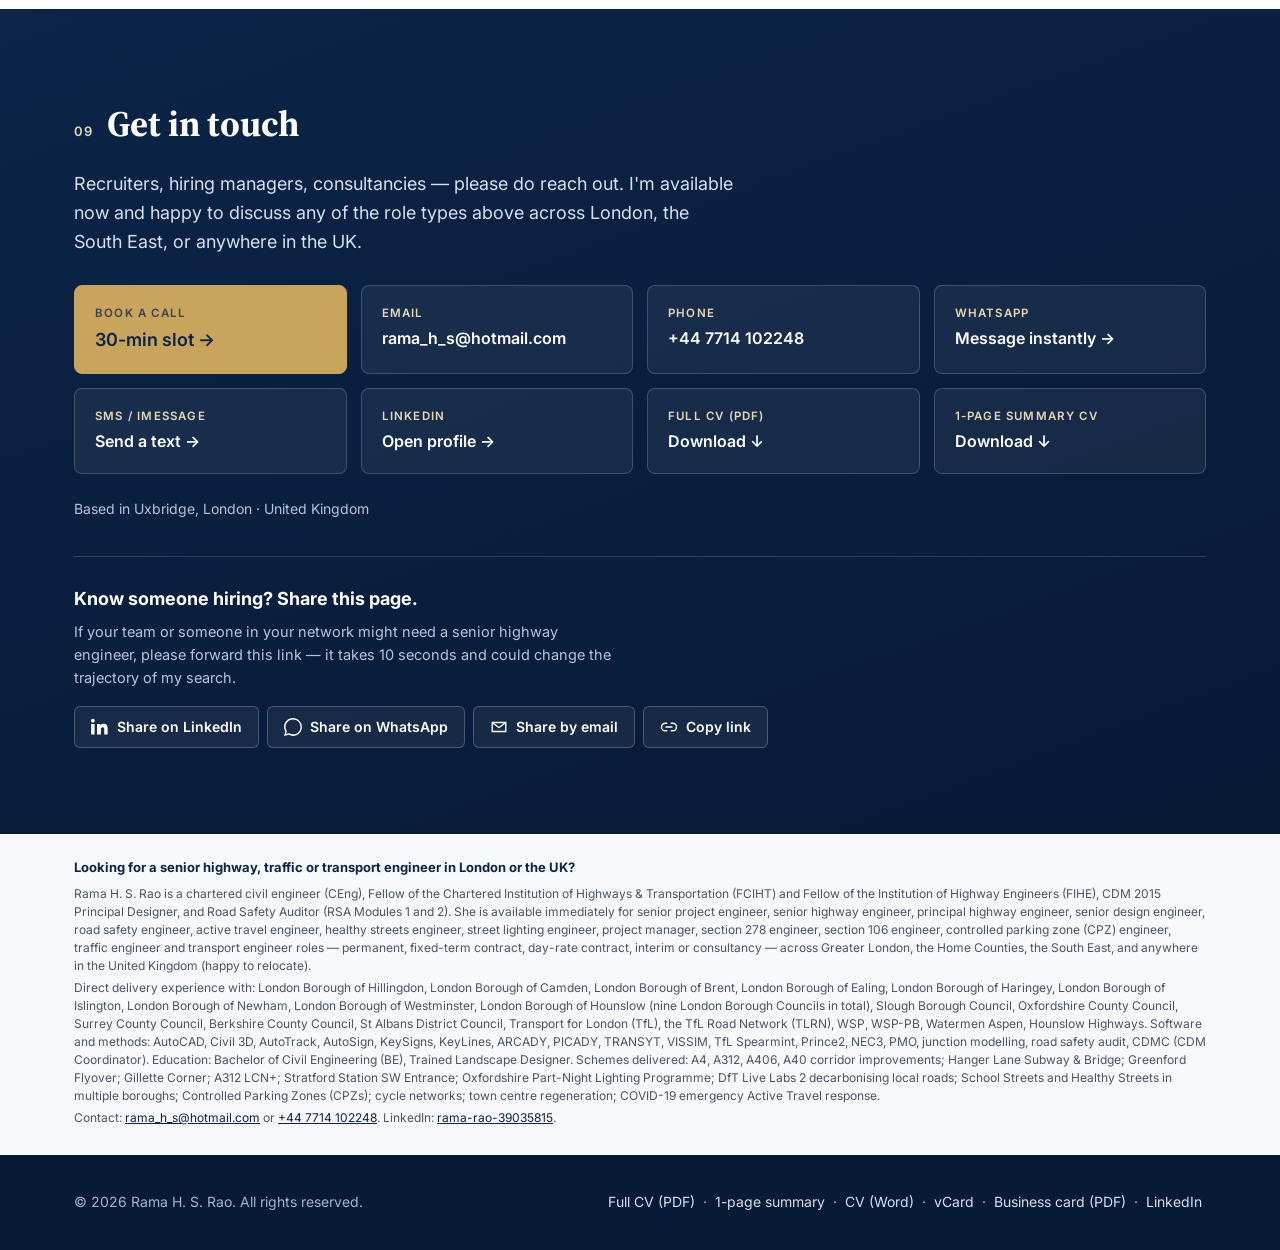
==== commit 25f95cff: "Rama's corrections + timeline spacing fix Per Rama's feedback messages:  1. Bio: "Chartered-level Ci" ====
--- a/index.html
+++ b/index.html
@@ -452,8 +452,8 @@
   <div class="container">
     <h2 class="section-title"><span>01</span>About</h2>
     <div class="prose">
-      <p class="lead">Chartered-level Civil Engineer with 25+ years' experience delivering safety-critical surface transport and highway engineering schemes across London, including extensive work on the TfL Road Network (TLRN) and TfL-funded borough projects.</p>
-      <p>Proven capability across the full project lifecycle &mdash; feasibility, design, stakeholder consultation, statutory processes, construction and handover &mdash; with a strong focus on network safety, asset performance, active travel, lighting and junction improvements. Experienced in managing consultants and contractors under TfL and local authority governance, CDM 2015 and NEC frameworks. Combines hands-on delivery experience with evidence-led, safety-focused engineering judgement.</p>
+      <p class="lead">Chartered Civil Engineer (CEng) with 25+ years' experience delivering safety-critical surface transport and highway engineering schemes across London &mdash; including the TfL Road Network (TLRN), nine London boroughs, and four county / district councils.</p>
+      <p>Proven capability across the full project lifecycle &mdash; feasibility, design, stakeholder consultation, statutory processes, construction and handover &mdash; with a strong focus on network safety, asset performance, active travel, lighting and junction improvements. Experienced in managing consultants and contractors under TfL and local authority governance, CDM 2015, CDMC and NEC3 frameworks. Combines hands-on delivery experience with evidence-led, safety-focused engineering judgement and a Bachelor of Civil Engineering background complemented by landscape design training.</p>
     </div>
 
     <h3 class="subsection-title">Core engineering &amp; technical competencies</h3>
@@ -475,8 +475,11 @@
     <h3 class="subsection-title">Technical tools &amp; systems</h3>
     <ul class="grid-pills tools">
       <li>AutoCAD</li>
+      <li>Civil 3D</li>
       <li>AutoTrack</li>
       <li>AutoSign</li>
+      <li>KeySigns</li>
+      <li>KeyLines</li>
       <li>ARCADY</li>
       <li>PICADY</li>
       <li>TRANSYT</li>
@@ -484,6 +487,8 @@
       <li>TfL Spearmint</li>
       <li>Road Safety Audit</li>
       <li>Junction Modelling</li>
+      <li>NEC3 contracts</li>
+      <li>PMO / Prince2-based PM</li>
     </ul>
   </div>
 </section>
@@ -753,8 +758,8 @@
         <span class="cred-link-cta">View certificate &rarr;</span>
       </a>
       <a class="cred-card cred-link" href="assets/certifications/CDM2007%20Contractor.pdf" target="_blank" rel="noopener">
-        <h4>CDM 2007 Contractor</h4>
-        <p>Construction Design &amp; Management 2007</p>
+        <h4>CDMC (CDM Coordinator)</h4>
+        <p>Construction Design &amp; Management 2007 Contractor</p>
         <span class="cred-link-cta">View certificate &rarr;</span>
       </a>
       <a class="cred-card cred-link" href="assets/certifications/Road%20Safety%20Audit%20M7.pdf" target="_blank" rel="noopener">
@@ -797,8 +802,12 @@
     <h3 class="subsection-title">Education</h3>
     <div class="cred-cards">
       <article class="cred-card">
-        <h4>BE Civil Engineering</h4>
-        <p>Graduate Civil Engineer</p>
+        <h4>Bachelor of Civil Engineering (BE)</h4>
+        <p>Graduate Civil Engineer &mdash; foundational training in highway design, structures and infrastructure delivery.</p>
+      </article>
+      <article class="cred-card">
+        <h4>Trained Landscape Designer</h4>
+        <p>Formal training in landscape design &mdash; informs public realm, town centre regeneration and active travel scheme work.</p>
       </article>
       <article class="cred-card">
         <h4>Postgraduate Research</h4>
@@ -832,9 +841,10 @@
       <article class="fit-card">
         <h3>Sectors &amp; clients</h3>
         <ul>
-          <li>London Boroughs &amp; UK local authorities</li>
+          <li><strong>9 London Borough Councils</strong> &amp; UK local authorities</li>
+          <li>County &amp; district councils &mdash; St Albans DC, Oxfordshire CC, Surrey CC, Berkshire</li>
           <li>Transport for London (TfL) and TLRN delivery partners</li>
-          <li>Highways consultancies (WSP, Atkins, AECOM, Arcadia, Jacobs, Mott MacDonald, Stantec etc.)</li>
+          <li>Highways consultancies (WSP, Atkins, AECOM, Arcadis, Jacobs, Mott MacDonald, Stantec etc.)</li>
           <li>Term maintenance contractors (Hounslow Highways type)</li>
           <li>National Highways supply chain</li>
           <li>Developer-led S278/S106 design teams</li>
@@ -968,7 +978,7 @@
 <section class="sr-keywords" aria-hidden="true">
   <h2>Looking for a senior highway, traffic or transport engineer in London or the UK?</h2>
   <p>Rama H. S. Rao is a chartered civil engineer (CEng), Fellow of the Chartered Institution of Highways &amp; Transportation (FCIHT) and Fellow of the Institution of Highway Engineers (FIHE), CDM 2015 Principal Designer, and Road Safety Auditor (RSA Modules 1 and 2). She is available immediately for senior project engineer, senior highway engineer, principal highway engineer, senior design engineer, road safety engineer, active travel engineer, healthy streets engineer, street lighting engineer, project manager, section 278 engineer, section 106 engineer, controlled parking zone (CPZ) engineer, traffic engineer and transport engineer roles &mdash; permanent, fixed-term contract, day-rate contract, interim or consultancy &mdash; across Greater London, the Home Counties, the South East, and anywhere in the United Kingdom (happy to relocate).</p>
-  <p>Direct delivery experience with: London Borough of Hillingdon, London Borough of Camden, London Borough of Brent, London Borough of Ealing, London Borough of Haringey, London Borough of Islington, London Borough of Newham, London Borough of Westminster, London Borough of Hounslow, Slough Borough Council, Oxfordshire County Council, Surrey County Council, Transport for London (TfL), the TfL Road Network (TLRN), St Albans District Council, WSP, WSP-PB, Watermen Aspen, Hounslow Highways. Software and methods: AutoCAD, AutoTrack, AutoSign, ARCADY, PICADY, TRANSYT, VISSIM, TfL Spearmint, Prince2, NEC3, junction modelling, road safety audit. Schemes delivered: A4, A312, A406, A40 corridor improvements; Hanger Lane Subway &amp; Bridge; Greenford Flyover; Gillette Corner; A312 LCN+; Stratford Station SW Entrance; Oxfordshire Part-Night Lighting Programme; DfT Live Labs 2 decarbonising local roads; School Streets and Healthy Streets in multiple boroughs; Controlled Parking Zones (CPZs); cycle networks; town centre regeneration; COVID-19 emergency Active Travel response.</p>
+  <p>Direct delivery experience with: London Borough of Hillingdon, London Borough of Camden, London Borough of Brent, London Borough of Ealing, London Borough of Haringey, London Borough of Islington, London Borough of Newham, London Borough of Westminster, London Borough of Hounslow (nine London Borough Councils in total), Slough Borough Council, Oxfordshire County Council, Surrey County Council, Berkshire County Council, St Albans District Council, Transport for London (TfL), the TfL Road Network (TLRN), WSP, WSP-PB, Watermen Aspen, Hounslow Highways. Software and methods: AutoCAD, Civil 3D, AutoTrack, AutoSign, KeySigns, KeyLines, ARCADY, PICADY, TRANSYT, VISSIM, TfL Spearmint, Prince2, NEC3, PMO, junction modelling, road safety audit, CDMC (CDM Coordinator). Education: Bachelor of Civil Engineering (BE), Trained Landscape Designer. Schemes delivered: A4, A312, A406, A40 corridor improvements; Hanger Lane Subway &amp; Bridge; Greenford Flyover; Gillette Corner; A312 LCN+; Stratford Station SW Entrance; Oxfordshire Part-Night Lighting Programme; DfT Live Labs 2 decarbonising local roads; School Streets and Healthy Streets in multiple boroughs; Controlled Parking Zones (CPZs); cycle networks; town centre regeneration; COVID-19 emergency Active Travel response.</p>
   <p>Contact: <a href="mailto:rama_h_s@hotmail.com">rama_h_s@hotmail.com</a> or <a href="tel:+447714102248">+44 7714 102248</a>. LinkedIn: <a href="https://www.linkedin.com/in/rama-rao-39035815/">rama-rao-39035815</a>.</p>
 </section>
 
--- a/styles.css
+++ b/styles.css
@@ -286,6 +286,24 @@
   margin-top: 6px;
 }
 
+.hero-cv-mini {
+  display: inline-flex;
+  align-items: center;
+  gap: 6px;
+  margin: 0 0 18px;
+  font-size: 13.5px;
+  color: var(--ink-soft);
+}
+.hero-cv-mini a {
+  color: var(--navy);
+  font-weight: 600;
+  text-decoration: underline;
+  text-decoration-color: var(--gold);
+  text-underline-offset: 3px;
+}
+.hero-cv-mini a:hover { color: var(--gold); }
+.hero-cv-mini svg { color: var(--gold); flex-shrink: 0; }
+
 .hero-availability {
   list-style: none;
   padding: 0;
@@ -449,7 +467,7 @@
 .timeline::before {
   content: "";
   position: absolute;
-  left: 130px;
+  left: 180px;
   top: 8px;
   bottom: 8px;
   width: 2px;
@@ -457,15 +475,15 @@
 }
 .tl-item {
   display: grid;
-  grid-template-columns: 130px 1fr;
-  gap: 28px;
+  grid-template-columns: 170px 1fr;
+  gap: 40px;
   padding: 14px 0 22px;
   position: relative;
 }
 .tl-item::before {
   content: "";
   position: absolute;
-  left: 124px;
+  left: 174px;
   top: 22px;
   width: 14px;
   height: 14px;
@@ -480,7 +498,9 @@
   color: var(--ink-soft);
   letter-spacing: 0.3px;
   padding-top: 18px;
+  padding-right: 18px;
   text-align: right;
+  white-space: nowrap;
 }
 .tl-body {
   background: #fff;
@@ -502,10 +522,15 @@
   font-weight: 500;
 }
 .tl-body ul { margin: 0; padding-left: 18px; color: var(--ink-soft); font-size: 15px; }
-.tl-body ul li { margin-bottom: 4px; }
+.tl-body ul li {
+  margin-bottom: 4px;
+  word-wrap: break-word;
+  overflow-wrap: break-word;
+}
 .tl-body strong { color: var(--ink); font-weight: 600; }
 
-@media (max-width: 700px) {
+/* Mid-widths: collapse the date column earlier so cards have room */
+@media (max-width: 960px) {
   .timeline::before { left: 10px; }
   .tl-item { grid-template-columns: 1fr; gap: 8px; }
   .tl-item::before { left: 4px; top: 4px; }
@@ -700,6 +725,73 @@
 }
 .fit-card ul li:last-child { border-bottom: 0; }
 .fit-card ul li strong { color: var(--navy); }
+
+/* ---------- Intake form ---------- */
+.intake-form {
+  background: #fff;
+  border: 1px solid var(--line);
+  border-radius: var(--radius-lg);
+  padding: 28px;
+  box-shadow: var(--shadow-sm);
+  max-width: 920px;
+}
+.intake-grid {
+  display: grid;
+  grid-template-columns: 1fr 1fr;
+  gap: 14px 18px;
+  margin-bottom: 22px;
+}
+.intake-grid label {
+  display: flex;
+  flex-direction: column;
+  gap: 5px;
+  font-size: 12.5px;
+  font-weight: 600;
+  color: var(--navy);
+  letter-spacing: 0.3px;
+  text-transform: uppercase;
+}
+.intake-grid label.full { grid-column: 1 / -1; }
+.intake-grid input,
+.intake-grid select,
+.intake-grid textarea {
+  font-family: inherit;
+  font-size: 15px;
+  font-weight: 400;
+  color: var(--ink);
+  text-transform: none;
+  letter-spacing: 0;
+  padding: 11px 14px;
+  border: 1px solid var(--line);
+  border-radius: var(--radius);
+  background: #fff;
+  transition: border-color .15s, box-shadow .15s;
+}
+.intake-grid input:focus,
+.intake-grid select:focus,
+.intake-grid textarea:focus {
+  outline: none;
+  border-color: var(--gold);
+  box-shadow: 0 0 0 3px rgba(200,164,92,0.18);
+}
+.intake-grid textarea { resize: vertical; min-height: 90px; }
+.intake-submit {
+  width: 100%;
+  justify-content: center;
+  font-size: 16px;
+  padding: 14px 18px;
+}
+.intake-note {
+  font-size: 13px;
+  color: var(--ink-soft);
+  margin: 14px 0 0;
+  text-align: center;
+}
+.intake-note strong { color: var(--ink); }
+@media (max-width: 720px) {
+  .intake-form { padding: 18px; }
+  .intake-grid { grid-template-columns: 1fr; gap: 10px; }
+}
 
 /* ---------- Contact ---------- */
 .contact-section {
@@ -895,6 +987,96 @@
   .lightbox-prev, .lightbox-next { width: 40px; height: 40px; font-size: 22px; }
 }
 
+/* ---------- Mobile fixes ---------- */
+@media (max-width: 720px) {
+  body { font-size: 15px; }
+
+  .hero { padding: 32px 0 48px; }
+  .hero-grid { gap: 24px; }
+
+  h1 { font-size: clamp(28px, 8vw, 38px); }
+  .tagline { font-size: 15.5px; }
+
+  .hero-photo { aspect-ratio: 1 / 1; max-height: 320px; }
+
+  .cta-row { display: grid; grid-template-columns: 1fr 1fr; gap: 8px; }
+  .cta-row .btn { width: 100%; justify-content: center; padding: 12px 10px; font-size: 14px; }
+  .cta-row .btn svg { width: 16px; height: 16px; }
+
+  .hero-stats { grid-template-columns: repeat(3, 1fr); gap: 8px; }
+  .hero-stats > div { padding: 10px 8px; }
+  .hero-stats dt { font-size: 10px; letter-spacing: 0.4px; }
+  .hero-stats dd { font-size: 22px; }
+  .hero-stats dd small { font-size: 10px; }
+
+  .hero-availability { grid-template-columns: 1fr; font-size: 14px; gap: 6px; }
+
+  .hero-badges { gap: 6px; }
+  .hero-badges li { font-size: 11.5px; padding: 4px 9px; }
+
+  .hero-card { padding: 14px; }
+  .hero-card-row { padding: 9px 0; font-size: 13.5px; }
+
+  .section { padding: 40px 0; }
+  .section-title { font-size: 22px; gap: 10px; margin-bottom: 18px; flex-wrap: wrap; }
+  .section-title span { font-size: 11px; }
+  .section-intro { font-size: 15px; }
+  .subsection-title { font-size: 12.5px; margin: 22px 0 10px; }
+
+  .prose .lead { font-size: 16.5px; }
+
+  .grid-pills, .fit-grid, .cred-cards, .writing-list, .research-grid { grid-template-columns: 1fr; gap: 8px; }
+  .grid-pills li { font-size: 14px; padding: 11px 12px 11px 30px; }
+
+  .fit-card { padding: 16px 18px; }
+  .fit-card ul li { font-size: 14px; }
+
+  .cred-card { padding: 14px 16px; }
+  .cred-card h4 { font-size: 15px; }
+  .cred-card p { font-size: 13px; }
+
+  .writing-list a { padding: 13px 14px; }
+  .writing-list strong { font-size: 14.5px; }
+  .writing-list span { font-size: 13px; }
+
+  .research-card { padding: 18px 18px; }
+  .research-card h3 { font-size: 16px; }
+  .research-card p { font-size: 14px; }
+
+  .gallery { grid-template-columns: repeat(2, 1fr); gap: 8px; }
+
+  .contact-section { padding: 40px 0; }
+  .contact-lead { font-size: 16px; }
+  .contact-grid { grid-template-columns: 1fr 1fr; gap: 8px; }
+  .contact-card { padding: 14px 14px; }
+  .contact-card-featured { grid-column: 1 / -1; text-align: center; }
+  .contact-card strong { font-size: 14px; }
+
+  .refer-block h3 { font-size: 16px; }
+  .refer-buttons { gap: 6px; }
+  .refer-btn { padding: 9px 12px; font-size: 13px; flex: 1; min-width: calc(50% - 4px); justify-content: center; }
+
+  .tl-body { padding: 14px 16px; }
+  .tl-body h3 { font-size: 16px; }
+  .tl-body ul { font-size: 14px; }
+  .tl-org { font-size: 13px; }
+
+  .footer-inner { flex-direction: column; align-items: flex-start; }
+  .footer-meta { font-size: 12px; }
+
+  .topbar-inner { padding: 10px var(--space); }
+  .brand-name { font-size: 14px; }
+  .brand-mark { width: 32px; height: 32px; font-size: 12px; }
+}
+
+@media (max-width: 420px) {
+  .cta-row { grid-template-columns: 1fr; }
+  .contact-grid { grid-template-columns: 1fr; }
+  .gallery { grid-template-columns: 1fr; }
+  .hero-stats { grid-template-columns: 1fr 1fr; }
+  .hero-stats > div:last-child { grid-column: 1 / -1; }
+}
+
 /* ---------- Print ---------- */
 @media print {
   .topbar, .lightbox, .cta-row, .topbar-cta, .footer { display: none !important; }
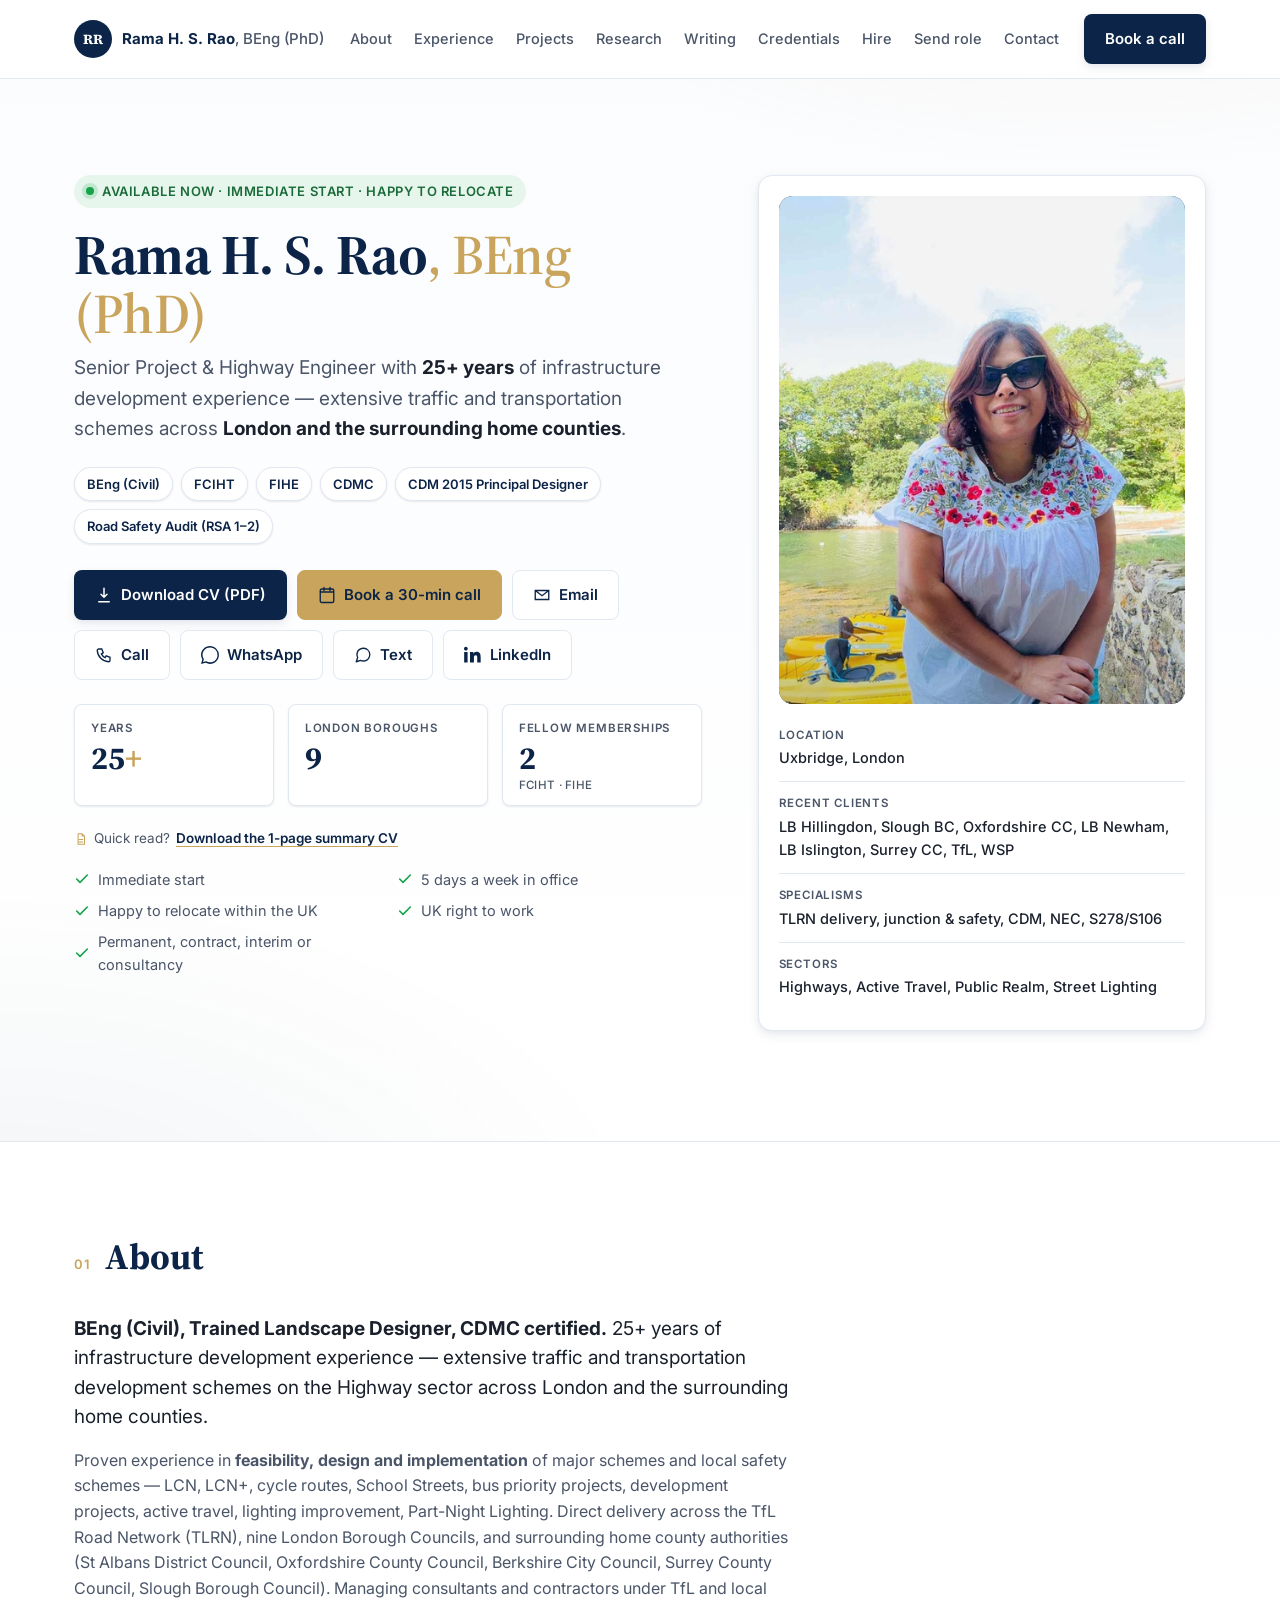
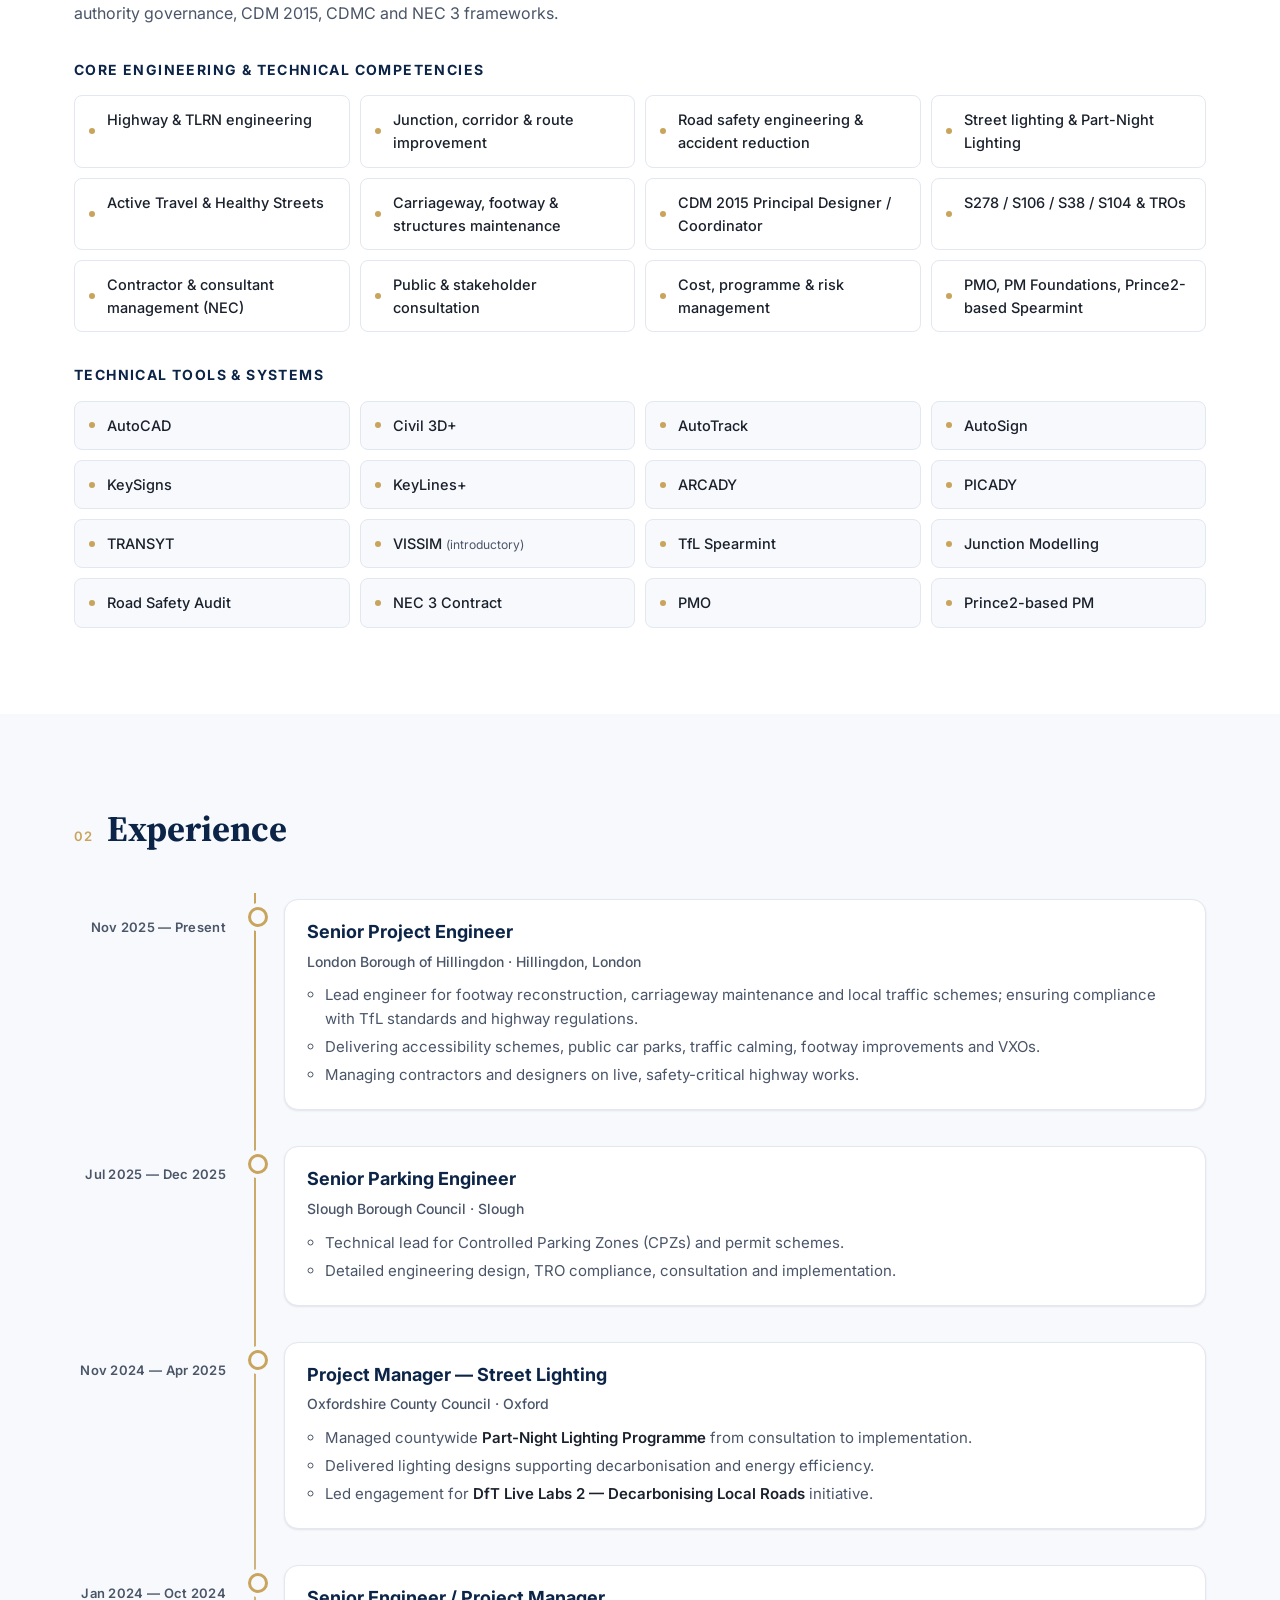
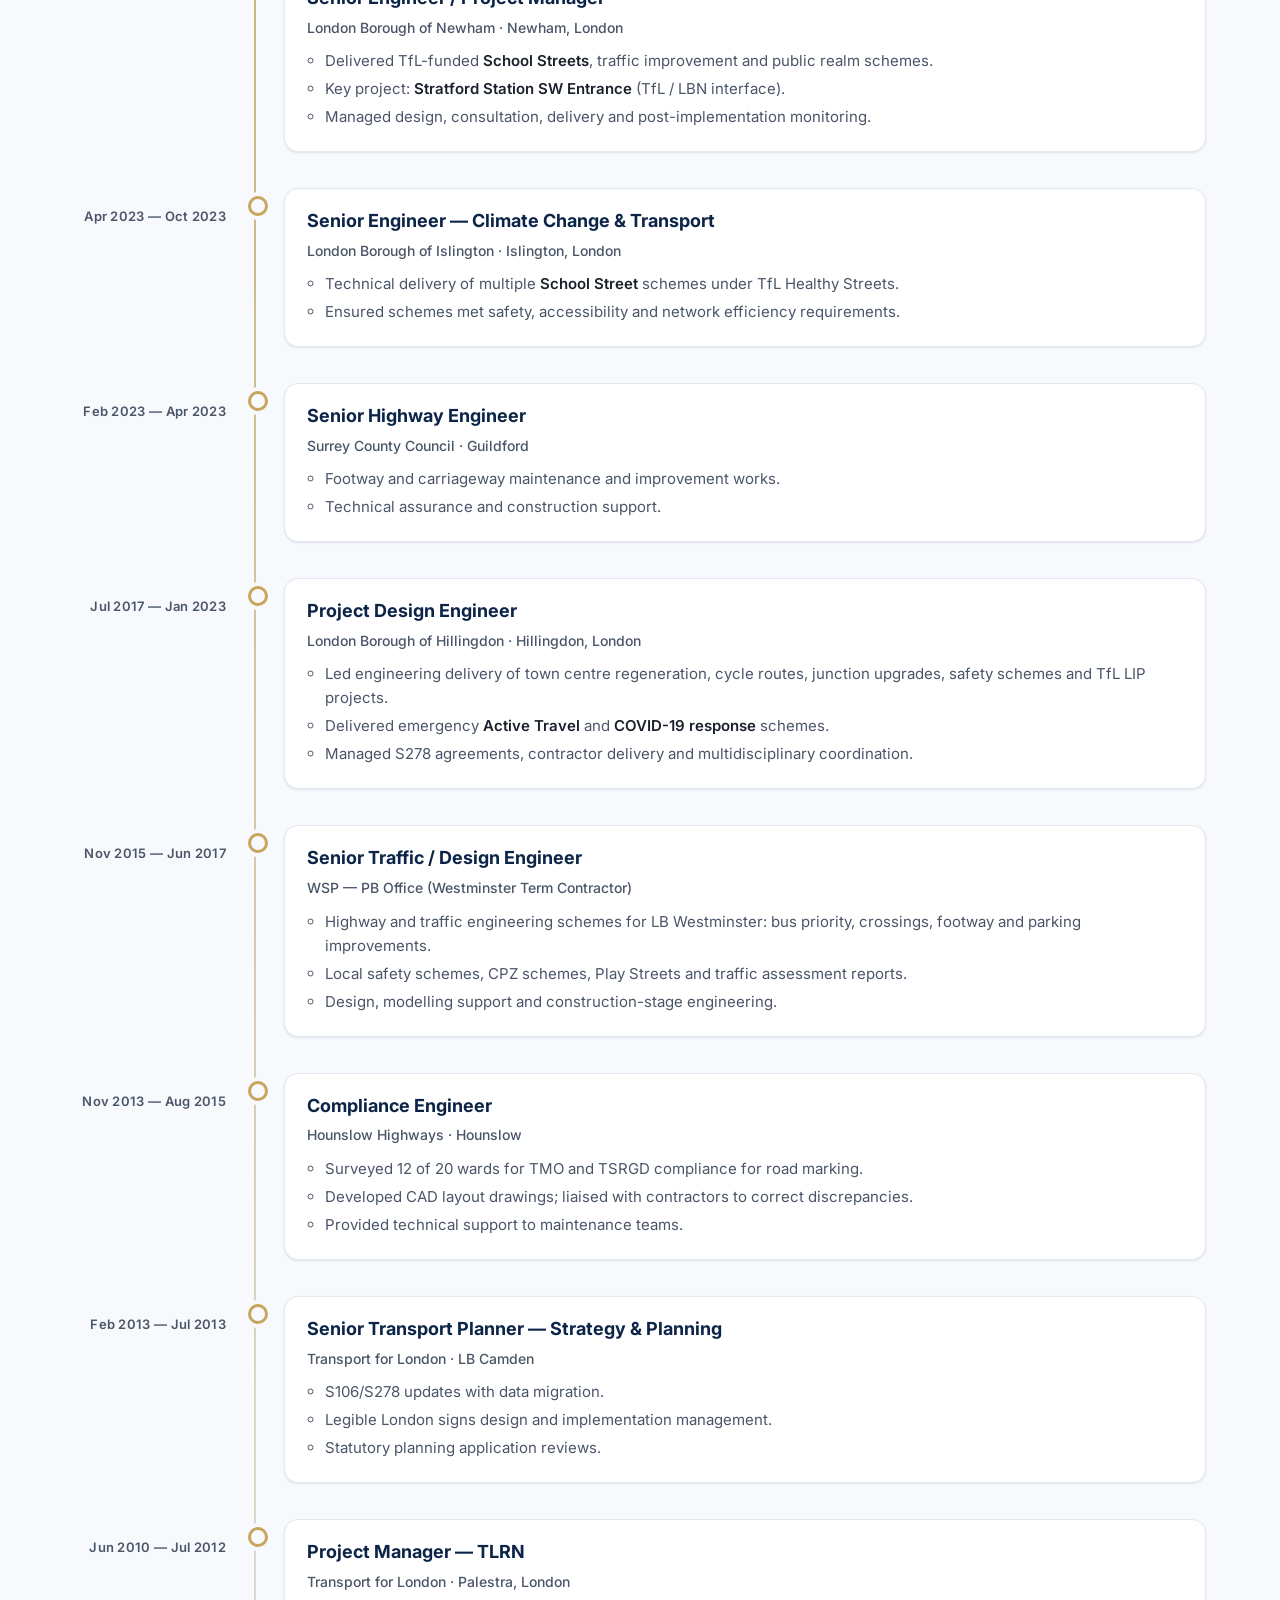
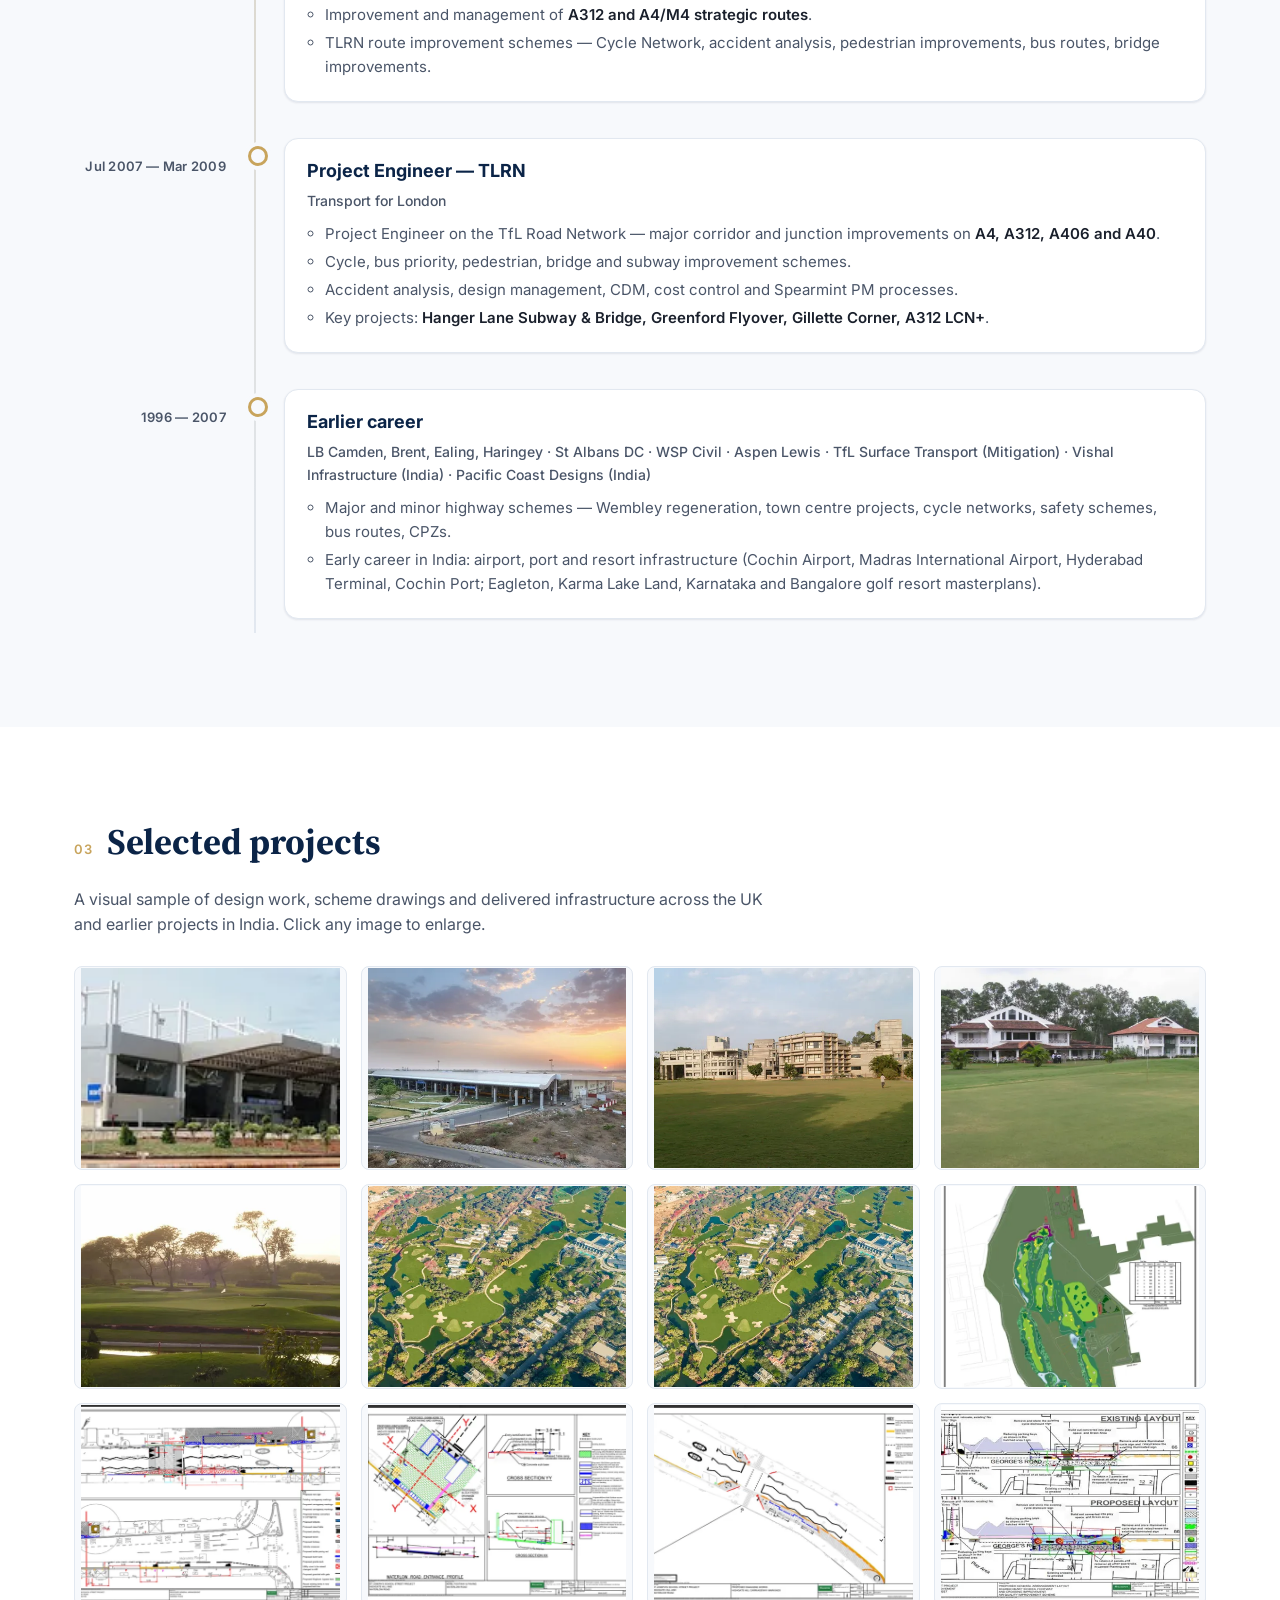
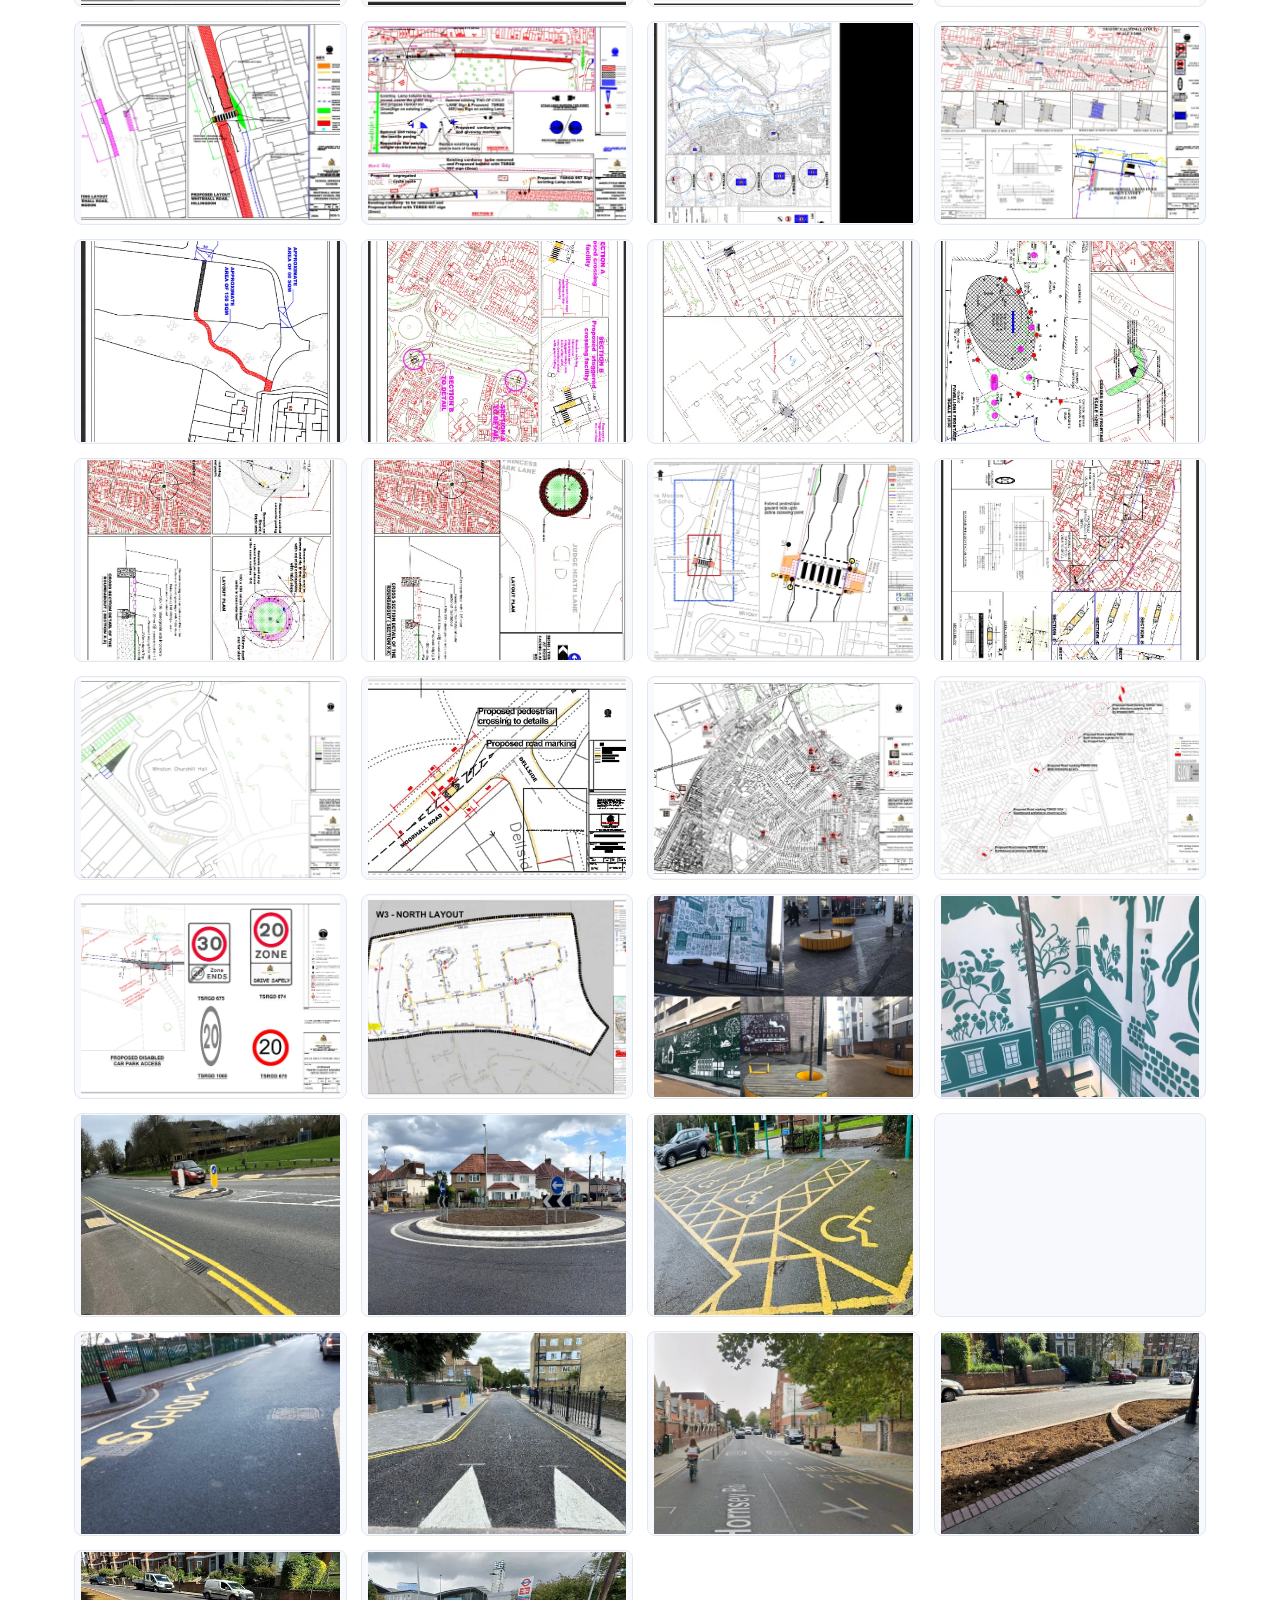
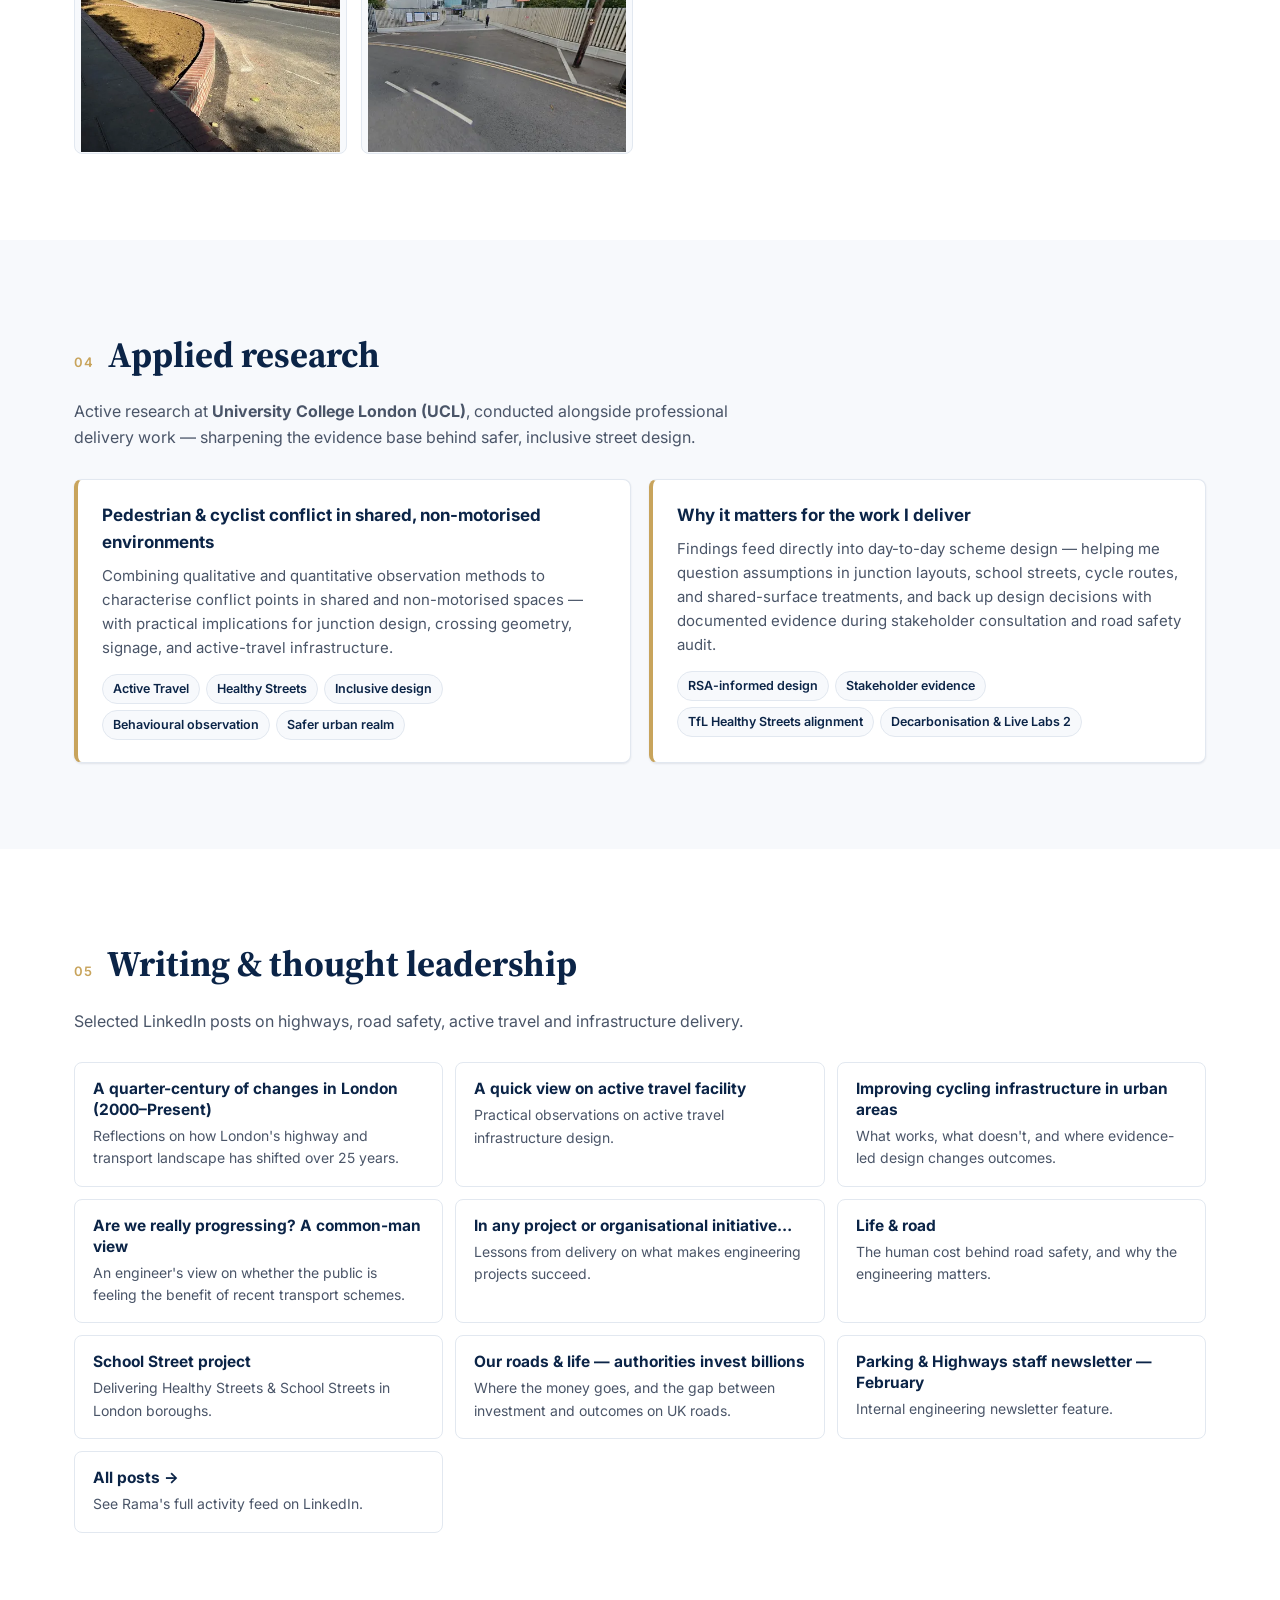
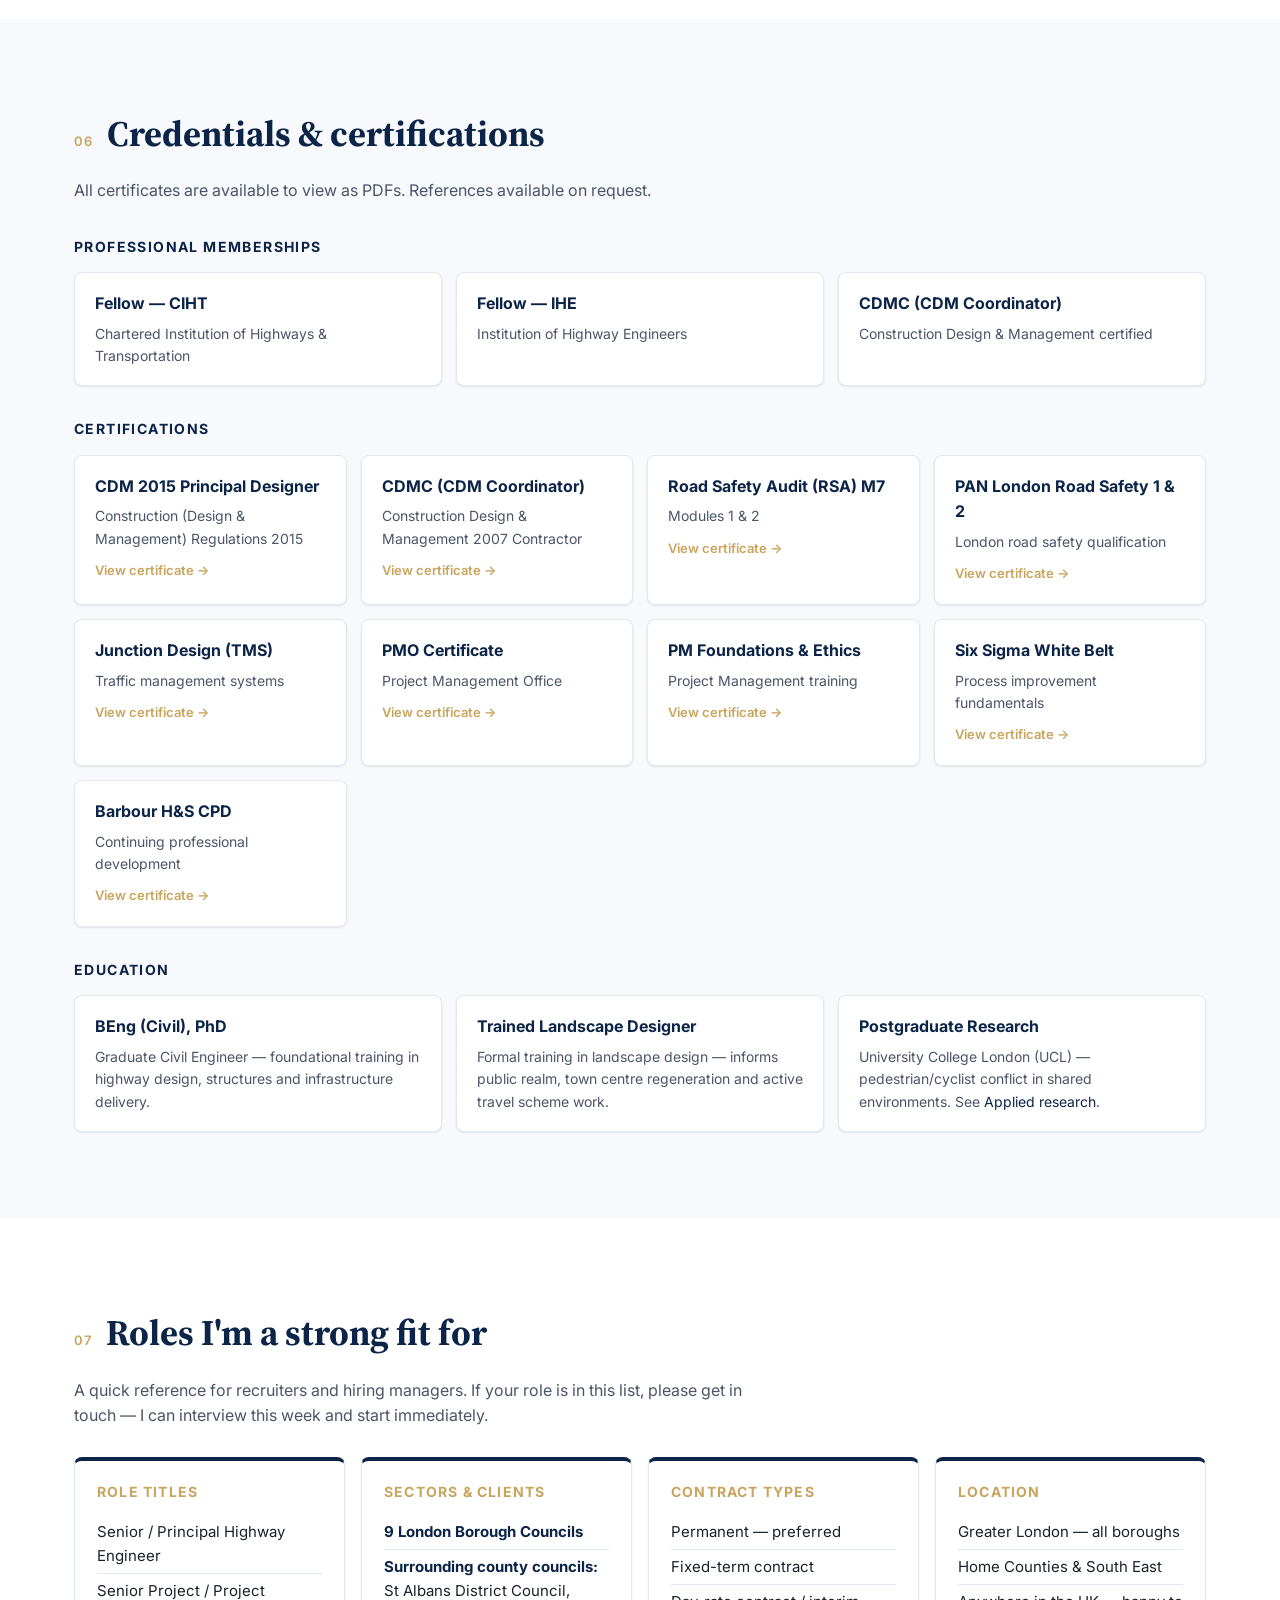
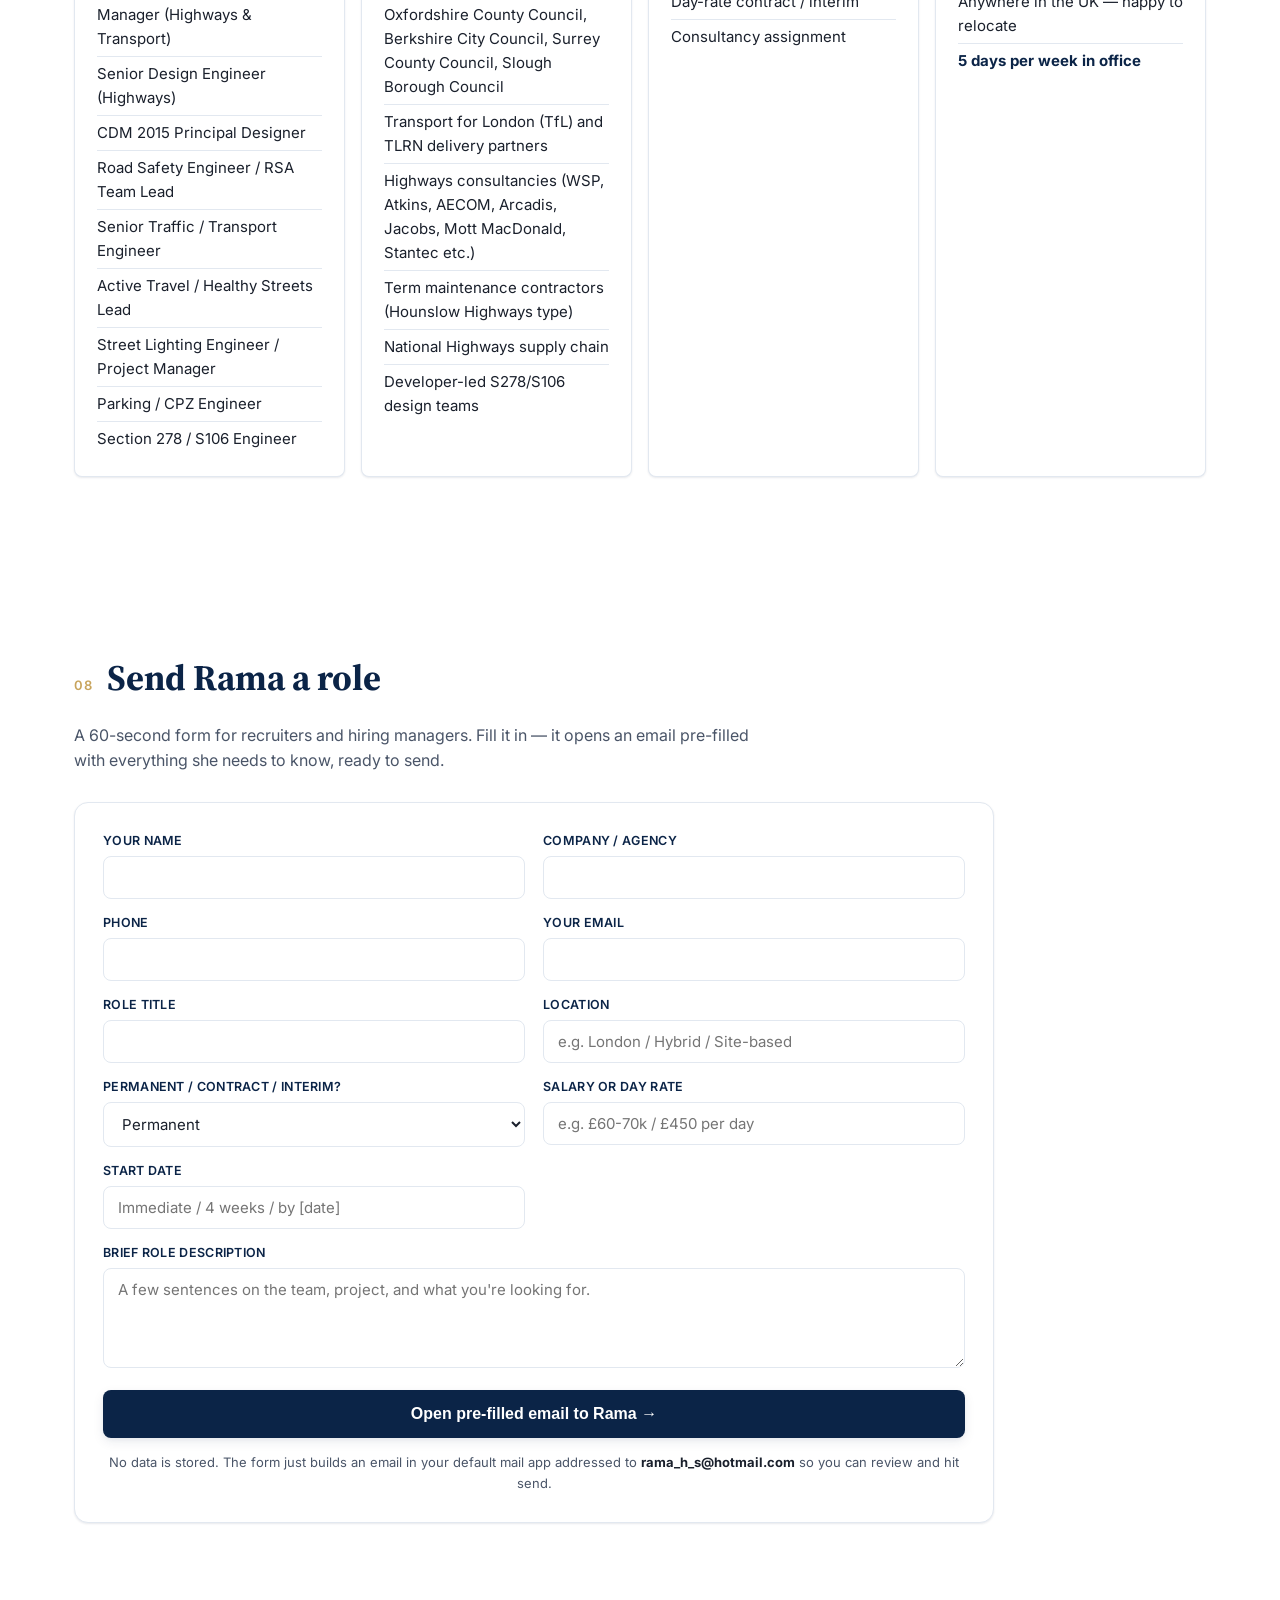
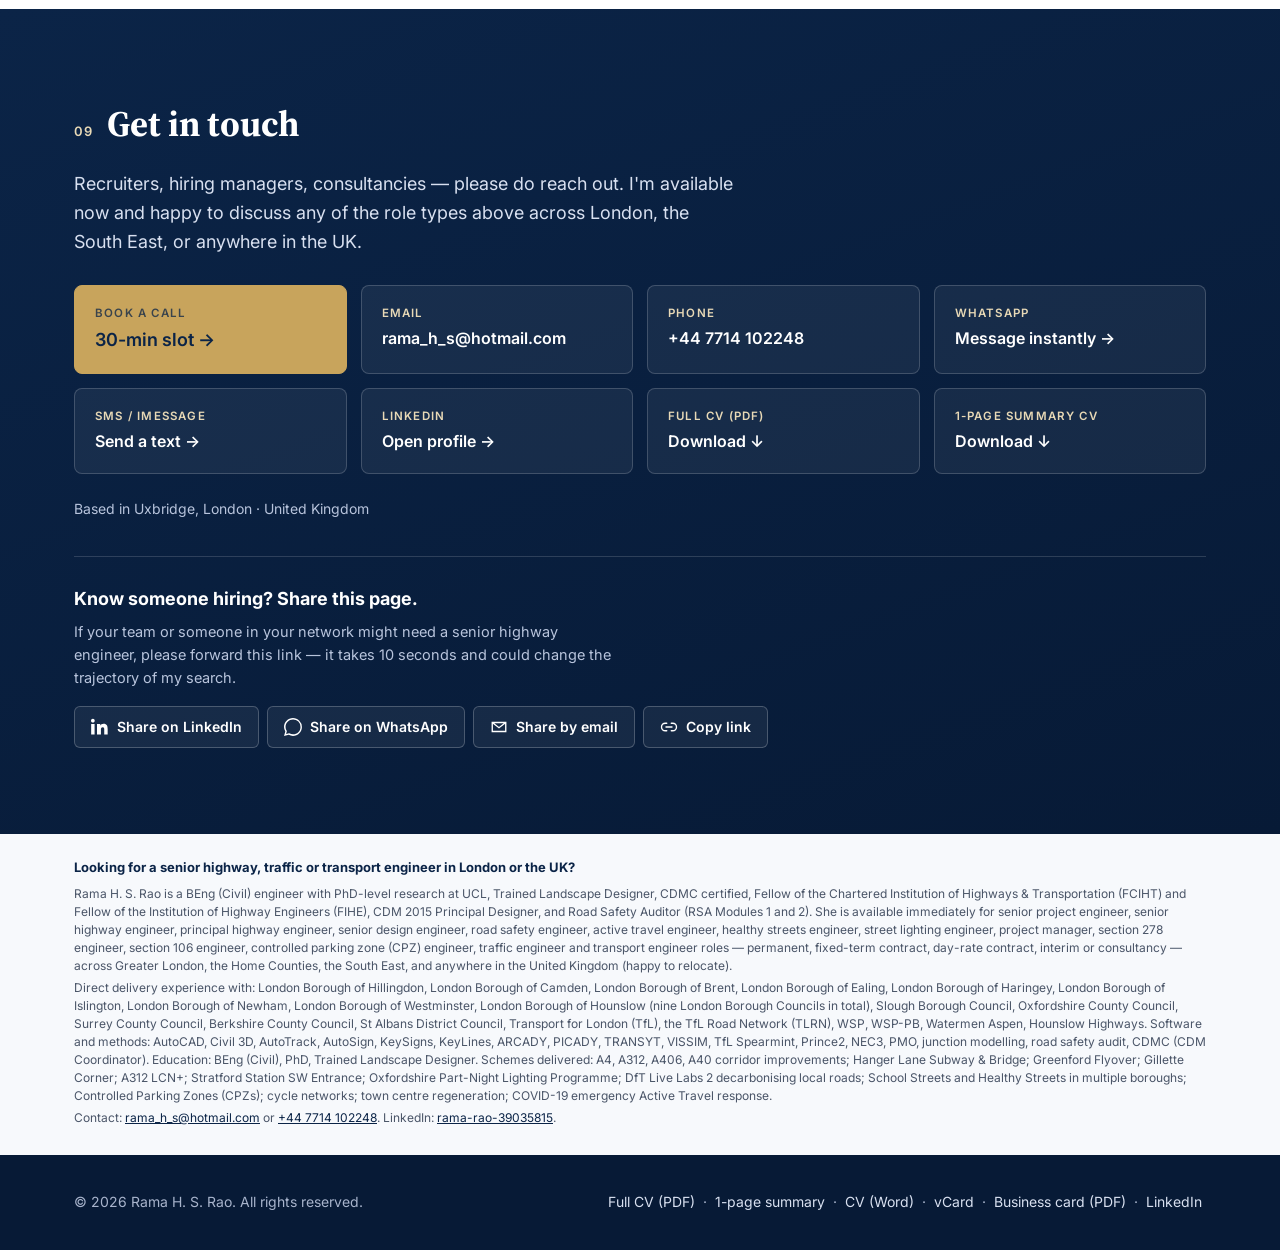
==== commit a0c9f141: "CRITICAL CORRECTION: she is NOT chartered. Bio rewrite. Per Rama's direct correction: she is not a C" ====
--- a/index.html
+++ b/index.html
@@ -5,10 +5,10 @@
   <meta name="viewport" content="width=device-width, initial-scale=1">
   <meta name="theme-color" content="#0B2447">
 
-  <title>Rama H. S. Rao, CEng | Senior Project &amp; Highway Engineer | London</title>
-  <meta name="description" content="Senior Highway Engineer London — Rama H. S. Rao, CEng, FCIHT, FIHE, CDM 2015 Principal Designer, RSA 1–2. 25+ years across TfL Road Network and nine London boroughs (Hillingdon, Camden, Brent, Ealing, Newham, Islington, Westminster, Slough). Available immediately — permanent, contract or interim — UK-wide.">
+  <title>Rama H. S. Rao | Senior Project &amp; Highway Engineer | London</title>
+  <meta name="description" content="Senior Highway Engineer London — Rama H. S. Rao, FCIHT, FIHE, CDMC, CDM 2015 Principal Designer, RSA 1–2. 25+ years infrastructure development experience across London and surrounding home counties (Hillingdon, Camden, Brent, Ealing, Newham, Islington, Westminster, Slough, St Albans, Oxfordshire, Berkshire, Surrey). Available immediately — permanent, contract or interim — UK-wide.">
   <meta name="author" content="Rama H. S. Rao">
-  <meta name="keywords" content="Senior Highway Engineer London, Senior Project Engineer London, Principal Highway Engineer, Senior Design Engineer Highways, Senior Traffic Engineer, Senior Transport Engineer London, CDM 2015 Principal Designer, Road Safety Audit RSA 1-2, Road Safety Engineer London, Active Travel Engineer, Healthy Streets Engineer, Street Lighting Engineer, Project Manager Highways, Section 278 Engineer, Section 106 Engineer, CPZ Engineer London, TfL TLRN engineer, Chartered Civil Engineer, CIHT Fellow, IHE Fellow, AutoCAD, ARCADY, PICADY, TRANSYT, VISSIM, NEC3, Highway Engineer Hillingdon, Camden, Brent, Ealing, Newham, Islington, Westminster, Slough, Oxfordshire, Surrey, Hounslow, transportation engineer London, civil engineer London, immediate start, available now, contract highway engineer, interim highway engineer, permanent highway engineer, freelance highway engineer London">
+  <meta name="keywords" content="Senior Highway Engineer London, Senior Project Engineer London, Principal Highway Engineer, Senior Design Engineer Highways, Senior Traffic Engineer, Senior Transport Engineer London, CDM 2015 Principal Designer, CDMC Coordinator, Road Safety Audit RSA 1-2, Road Safety Engineer London, Active Travel Engineer, LCN, LCN+, Cycle routes, School Streets, Bus priority, Healthy Streets Engineer, Street Lighting Engineer, Part Night Lighting, Project Manager Highways, Section 278 Engineer, Section 106 Engineer, CPZ Engineer London, TfL TLRN engineer, CIHT Fellow, IHE Fellow, AutoCAD, Civil 3D, KeySigns, KeyLines, AutoTrack, ARCADY, PICADY, TRANSYT, VISSIM, NEC3, Highway Engineer Hillingdon, Camden, Brent, Ealing, Newham, Islington, Westminster, Slough, Oxfordshire, Berkshire, Surrey, Hounslow, St Albans, transportation engineer London, civil engineer London, infrastructure development, home counties, immediate start, available now, contract highway engineer, interim highway engineer, permanent highway engineer, freelance highway engineer London">
   <link rel="canonical" href="https://engineer-rama-rao.github.io/">
 
   <!-- Search engine verification — paste tokens from Google Search Console / Bing Webmaster Tools between the quotes -->
@@ -17,15 +17,15 @@
 
   <!-- Open Graph -->
   <meta property="og:type" content="profile">
-  <meta property="og:title" content="Rama H. S. Rao, CEng — Senior Project &amp; Highway Engineer">
-  <meta property="og:description" content="25+ years of highway, traffic and transportation engineering across London — TfL, TLRN, nine London boroughs, WSP. CDM 2015 Principal Designer. FCIHT, FIHE. Open to new opportunities.">
+  <meta property="og:title" content="Rama H. S. Rao — Senior Project &amp; Highway Engineer">
+  <meta property="og:description" content="25+ years infrastructure development experience — highway, traffic and transportation schemes across London and surrounding home counties. FCIHT, FIHE, CDMC, CDM 2015 Principal Designer. Open to new opportunities.">
   <meta property="og:url" content="https://engineer-rama-rao.github.io/">
   <meta property="og:image" content="https://engineer-rama-rao.github.io/assets/icons/og-image.png">
   <meta property="og:image:secure_url" content="https://engineer-rama-rao.github.io/assets/icons/og-image.png">
   <meta property="og:image:type" content="image/png">
   <meta property="og:image:width" content="1200">
   <meta property="og:image:height" content="630">
-  <meta property="og:image:alt" content="Rama H. S. Rao, CEng — Senior Project & Highway Engineer. 25+ years across TfL, the TLRN and nine London boroughs. Open to new opportunities.">
+  <meta property="og:image:alt" content="Rama H. S. Rao — Senior Project & Highway Engineer. 25+ years infrastructure development across London and surrounding home counties. Open to new opportunities.">
   <meta property="profile:first_name" content="Rama">
   <meta property="profile:last_name" content="Rao">
   <meta property="profile:username" content="engineer-rama-rao">
@@ -37,8 +37,8 @@
 
   <!-- Twitter -->
   <meta name="twitter:card" content="summary_large_image">
-  <meta name="twitter:title" content="Rama H. S. Rao, CEng — Senior Project &amp; Highway Engineer">
-  <meta name="twitter:description" content="25+ years of highway, traffic and transportation engineering across London. CDM 2015 Principal Designer. FCIHT, FIHE. Open to new opportunities.">
+  <meta name="twitter:title" content="Rama H. S. Rao — Senior Project &amp; Highway Engineer">
+  <meta name="twitter:description" content="25+ years infrastructure development experience — highway, traffic and transportation schemes across London and surrounding home counties. FCIHT, FIHE, CDMC. Open to new opportunities.">
   <meta name="twitter:image" content="https://engineer-rama-rao.github.io/assets/icons/og-image.png">
 
   <link rel="icon" type="image/svg+xml" href="assets/icons/favicon.svg">
@@ -83,9 +83,9 @@
     "familyName": "Rao",
     "alternateName": ["Ramya Rao", "Rama Rao", "Mrs. Rama H. S. Rao"],
     "honorificPrefix": "Mrs.",
-    "honorificSuffix": "CEng, FCIHT, FIHE",
+    "honorificSuffix": "BEng (PhD), FCIHT, FIHE, CDMC",
     "jobTitle": "Senior Project & Highway Engineer",
-    "description": "Chartered Civil Engineer (CEng) with 25+ years' experience delivering safety-critical highway, traffic and transportation engineering schemes across London — including the TfL Road Network (TLRN), nine London boroughs, and consultancies. CDM 2015 Principal Designer, Road Safety Auditor (RSA Modules 1 & 2), Fellow of the Chartered Institution of Highways & Transportation (FCIHT), and Fellow of the Institution of Highway Engineers (FIHE). Currently available immediately for senior project, design, principal-designer, road-safety, active-travel and street-lighting engineering roles across the UK.",
+    "description": "BEng (Civil), pursuing PhD. Trained Landscape Designer. CDMC certified. 25+ years of infrastructure development experience — extensive traffic and transportation development schemes on the Highway sector across London and the surrounding home counties. Proven experience in feasibility, design and implementation of major schemes and local safety schemes — LCN, LCN+, cycle routes, School Streets, bus priority projects, development projects, active travel, lighting improvement, Part-Night Lighting. Fellow of CIHT (FCIHT) and IHE (FIHE). CDM 2015 Principal Designer. Road Safety Audit Modules 1 & 2. Available immediately for senior project, design, principal-designer, road-safety, active-travel and street-lighting engineering roles UK-wide.",
     "image": "https://engineer-rama-rao.github.io/assets/rama-portrait.jpg",
     "email": "mailto:rama_h_s@hotmail.com",
     "telephone": "+44-7714-102248",
@@ -114,11 +114,12 @@
     ],
     "memberOf": [
       { "@type": "Organization", "name": "Chartered Institution of Highways & Transportation (CIHT)", "url": "https://www.ciht.org.uk/" },
-      { "@type": "Organization", "name": "Institution of Highway Engineers (IHE)", "url": "https://theihe.org/" },
-      { "@type": "Organization", "name": "Engineering Council UK", "url": "https://www.engc.org.uk/" }
+      { "@type": "Organization", "name": "Institution of Highway Engineers (IHE)", "url": "https://theihe.org/" }
     ],
     "hasCredential": [
-      { "@type": "EducationalOccupationalCredential", "credentialCategory": "Professional Certification", "name": "Chartered Engineer (CEng)" },
+      { "@type": "EducationalOccupationalCredential", "credentialCategory": "Degree", "name": "BEng (Civil), PhD" },
+      { "@type": "EducationalOccupationalCredential", "credentialCategory": "Professional Training", "name": "Trained Landscape Designer" },
+      { "@type": "EducationalOccupationalCredential", "credentialCategory": "Professional Certification", "name": "CDMC (CDM Coordinator)" },
       { "@type": "EducationalOccupationalCredential", "credentialCategory": "Professional Certification", "name": "Fellow CIHT (FCIHT)" },
       { "@type": "EducationalOccupationalCredential", "credentialCategory": "Professional Certification", "name": "Fellow IHE (FIHE)" },
       { "@type": "EducationalOccupationalCredential", "credentialCategory": "Professional Certification", "name": "CDM 2015 Principal Designer" },
@@ -172,7 +173,7 @@
       "occupationLocation": { "@type": "Country", "name": "United Kingdom" },
       "skills": "Highway engineering, road safety, junction design, active travel, CDM 2015, NEC3, AutoCAD, ARCADY, PICADY, TRANSYT",
       "experienceRequirements": "25+ years",
-      "qualifications": "CEng, FCIHT, FIHE, CDM 2015 Principal Designer, RSA 1-2"
+      "qualifications": "BEng (Civil), FCIHT, FIHE, CDMC, CDM 2015 Principal Designer, RSA 1-2"
     },
     "seeks": {
       "@type": "Demand",
@@ -191,7 +192,7 @@
     "@id": "https://engineer-rama-rao.github.io/#website",
     "url": "https://engineer-rama-rao.github.io/",
     "name": "Rama H. S. Rao — Senior Project & Highway Engineer",
-    "description": "Portfolio, CV and project history of Rama H. S. Rao, CEng. Senior Highway Engineer, London — 25+ years across TfL, the TLRN and nine London boroughs. Available immediately.",
+    "description": "Portfolio, CV and project history of Rama H. S. Rao, BEng (PhD). Senior Highway Engineer, London — 25+ years infrastructure development across London and surrounding home counties. Available immediately.",
     "inLanguage": "en-GB",
     "publisher": { "@id": "https://engineer-rama-rao.github.io/#rama" },
     "about": { "@id": "https://engineer-rama-rao.github.io/#rama" },
@@ -234,7 +235,7 @@
     "@type": "JobPosting",
     "@id": "https://engineer-rama-rao.github.io/#availability",
     "title": "Senior Project & Highway Engineer — available immediately",
-    "description": "Rama H. S. Rao, CEng, FCIHT, FIHE, is available immediately for senior highway, traffic and transport engineering roles across the UK. 25+ years experience with TfL, the TLRN and nine London boroughs. Permanent, fixed-term contract, day-rate contract or interim. Five days a week on-site. Happy to relocate anywhere in the UK.",
+    "description": "Rama H. S. Rao, FCIHT, FIHE, CDMC, is available immediately for senior highway, traffic and transport engineering roles across the UK. 25+ years of infrastructure development experience with TfL, the TLRN, nine London Borough Councils and surrounding home counties. Permanent, fixed-term contract, day-rate contract or interim. Five days a week on-site. Happy to relocate anywhere in the UK.",
     "datePosted": "2026-06-21",
     "validThrough": "2026-12-31",
     "employmentType": ["FULL_TIME", "CONTRACTOR", "TEMPORARY"],
@@ -253,7 +254,7 @@
     "applicantLocationRequirements": { "@type": "Country", "name": "United Kingdom" },
     "industry": "Highway Engineering, Civil Engineering, Transport Engineering",
     "occupationalCategory": ["Senior Highway Engineer", "Principal Highway Engineer", "Senior Project Engineer", "CDM 2015 Principal Designer", "Road Safety Engineer", "Senior Design Engineer", "Active Travel Engineer", "Street Lighting Engineer"],
-    "qualifications": "Chartered Engineer (CEng), FCIHT, FIHE, CDM 2015 Principal Designer, Road Safety Audit (RSA 1–2), NEC3",
+    "qualifications": "BEng (Civil) with PhD, Trained Landscape Designer, FCIHT, FIHE, CDMC, CDM 2015 Principal Designer, Road Safety Audit (RSA 1–2), NEC3",
     "experienceRequirements": "25+ years",
     "skills": "Highway engineering, road safety engineering, junction design, active travel, healthy streets, CDM 2015, NEC3, S278, S106, AutoCAD, ARCADY, PICADY, TRANSYT, VISSIM, TfL Spearmint, junction modelling",
     "hiringOrganization": {
@@ -298,7 +299,7 @@
         "name": "What are her qualifications?",
         "acceptedAnswer": {
           "@type": "Answer",
-          "text": "Chartered Engineer (CEng) registered with the Engineering Council UK. Fellow of the Chartered Institution of Highways & Transportation (FCIHT). Fellow of the Institution of Highway Engineers (FIHE). CDM 2015 Principal Designer. Road Safety Audit Modules 1 and 2. NEC3, PMO, Six Sigma White Belt."
+          "text": "BEng (Civil) with ongoing PhD-level research at UCL. Trained Landscape Designer. CDMC certified. Fellow of the Chartered Institution of Highways & Transportation (FCIHT). Fellow of the Institution of Highway Engineers (FIHE). CDM 2015 Principal Designer. Road Safety Audit Modules 1 and 2. NEC3, PMO, Six Sigma White Belt."
         }
       },
       {
@@ -346,7 +347,7 @@
   <div class="container topbar-inner">
     <a class="brand" href="#top" aria-label="Home">
       <span class="brand-mark" aria-hidden="true">RR</span>
-      <span class="brand-name">Rama H. S. Rao<span class="brand-suffix">, CEng</span></span>
+      <span class="brand-name">Rama H. S. Rao<span class="brand-suffix">, BEng (PhD)</span></span>
     </a>
     <nav aria-label="Primary">
       <ul class="navlist">
@@ -371,15 +372,16 @@
   <div class="container hero-grid">
     <div class="hero-text">
       <p class="eyebrow"><span class="status-dot" aria-hidden="true"></span> Available now &middot; immediate start &middot; happy to relocate</p>
-      <h1>Rama H. S. Rao<span class="cred">, CEng</span></h1>
-      <p class="tagline">Senior Project &amp; Highway Engineer with <strong>25+ years</strong> delivering safety-critical surface transport and highway schemes across London &mdash; from the TfL Road Network to nine London boroughs.</p>
+      <h1>Rama H. S. Rao<span class="cred">, BEng (PhD)</span></h1>
+      <p class="tagline">Senior Project &amp; Highway Engineer with <strong>25+ years</strong> of infrastructure development experience &mdash; extensive traffic and transportation schemes across <strong>London and the surrounding home counties</strong>.</p>
 
       <ul class="hero-badges" aria-label="Headline credentials">
+        <li>BEng (Civil)</li>
         <li>FCIHT</li>
         <li>FIHE</li>
+        <li>CDMC</li>
         <li>CDM 2015 Principal Designer</li>
         <li>Road Safety Audit (RSA 1&ndash;2)</li>
-        <li>NEC3 &middot; S278 / S106</li>
       </ul>
 
       <div class="cta-row">
@@ -452,8 +454,8 @@
   <div class="container">
     <h2 class="section-title"><span>01</span>About</h2>
     <div class="prose">
-      <p class="lead">Chartered Civil Engineer (CEng) with 25+ years' experience delivering safety-critical surface transport and highway engineering schemes across London &mdash; including the TfL Road Network (TLRN), nine London boroughs, and four county / district councils.</p>
-      <p>Proven capability across the full project lifecycle &mdash; feasibility, design, stakeholder consultation, statutory processes, construction and handover &mdash; with a strong focus on network safety, asset performance, active travel, lighting and junction improvements. Experienced in managing consultants and contractors under TfL and local authority governance, CDM 2015, CDMC and NEC3 frameworks. Combines hands-on delivery experience with evidence-led, safety-focused engineering judgement and a Bachelor of Civil Engineering background complemented by landscape design training.</p>
+      <p class="lead"><strong>BEng (Civil), Trained Landscape Designer, CDMC certified.</strong> 25+ years of infrastructure development experience &mdash; extensive traffic and transportation development schemes on the Highway sector across London and the surrounding home counties.</p>
+      <p>Proven experience in <strong>feasibility, design and implementation</strong> of major schemes and local safety schemes &mdash; LCN, LCN+, cycle routes, School Streets, bus priority projects, development projects, active travel, lighting improvement, Part-Night Lighting. Direct delivery across the TfL Road Network (TLRN), nine London Borough Councils, and surrounding home county authorities (St Albans District Council, Oxfordshire County Council, Berkshire City Council, Surrey County Council, Slough Borough Council). Managing consultants and contractors under TfL and local authority governance, CDM 2015, CDMC and NEC 3 frameworks.</p>
     </div>
 
     <h3 class="subsection-title">Core engineering &amp; technical competencies</h3>
@@ -475,20 +477,21 @@
     <h3 class="subsection-title">Technical tools &amp; systems</h3>
     <ul class="grid-pills tools">
       <li>AutoCAD</li>
-      <li>Civil 3D</li>
+      <li>Civil 3D+</li>
       <li>AutoTrack</li>
       <li>AutoSign</li>
       <li>KeySigns</li>
-      <li>KeyLines</li>
+      <li>KeyLines+</li>
       <li>ARCADY</li>
       <li>PICADY</li>
       <li>TRANSYT</li>
       <li>VISSIM <small>(introductory)</small></li>
       <li>TfL Spearmint</li>
+      <li>Junction Modelling</li>
       <li>Road Safety Audit</li>
-      <li>Junction Modelling</li>
-      <li>NEC3 contracts</li>
-      <li>PMO / Prince2-based PM</li>
+      <li>NEC 3 Contract</li>
+      <li>PMO</li>
+      <li>Prince2-based PM</li>
     </ul>
   </div>
 </section>
@@ -745,8 +748,8 @@
         <p>Institution of Highway Engineers</p>
       </article>
       <article class="cred-card">
-        <h4>Chartered Engineer (CEng)</h4>
-        <p>Engineering Council UK</p>
+        <h4>CDMC (CDM Coordinator)</h4>
+        <p>Construction Design &amp; Management certified</p>
       </article>
     </div>
 
@@ -802,7 +805,7 @@
     <h3 class="subsection-title">Education</h3>
     <div class="cred-cards">
       <article class="cred-card">
-        <h4>Bachelor of Civil Engineering (BE)</h4>
+        <h4>BEng (Civil), PhD</h4>
         <p>Graduate Civil Engineer &mdash; foundational training in highway design, structures and infrastructure delivery.</p>
       </article>
       <article class="cred-card">
@@ -841,8 +844,8 @@
       <article class="fit-card">
         <h3>Sectors &amp; clients</h3>
         <ul>
-          <li><strong>9 London Borough Councils</strong> &amp; UK local authorities</li>
-          <li>County &amp; district councils &mdash; St Albans DC, Oxfordshire CC, Surrey CC, Berkshire</li>
+          <li><strong>9 London Borough Councils</strong></li>
+          <li><strong>Surrounding county councils:</strong> St Albans District Council, Oxfordshire County Council, Berkshire City Council, Surrey County Council, Slough Borough Council</li>
           <li>Transport for London (TfL) and TLRN delivery partners</li>
           <li>Highways consultancies (WSP, Atkins, AECOM, Arcadis, Jacobs, Mott MacDonald, Stantec etc.)</li>
           <li>Term maintenance contractors (Hounslow Highways type)</li>
@@ -960,7 +963,7 @@
           <svg viewBox="0 0 24 24" aria-hidden="true" width="18" height="18"><path fill="currentColor" d="M.06 24l1.69-6.16A11.86 11.86 0 0 1 0 11.95C0 5.36 5.37 0 11.95 0c3.2 0 6.2 1.25 8.46 3.51A11.83 11.83 0 0 1 23.9 11.96c0 6.59-5.36 11.95-11.95 11.95a12 12 0 0 1-5.71-1.45L.06 24zm6.6-3.81l.36.22a9.9 9.9 0 0 0 5.05 1.38c5.49 0 9.95-4.46 9.95-9.95a9.91 9.91 0 0 0-9.93-9.95C6.5 1.89 2.05 6.35 2.05 11.84c0 1.88.53 3.72 1.53 5.3l.24.38l-1 3.65l3.84-.98z"/></svg>
           Share on WhatsApp
         </a>
-        <a class="refer-btn" href="mailto:?subject=Senior%20Highway%20Engineer%20%E2%80%94%20available%20immediately&amp;body=Hi%2C%0A%0AI%20wanted%20to%20share%20this%20portfolio%20with%20you.%20Rama%20H.%20S.%20Rao%20is%20a%20Chartered%20Highway%20Engineer%20%28CEng%2C%20FCIHT%2C%20FIHE%29%20with%2025%2B%20years%20across%20TfL%2C%20the%20TLRN%20and%20nine%20London%20boroughs%2C%20available%20immediately%20for%20a%20senior%20role.%0A%0APortfolio%3A%20https%3A%2F%2Fengineer-rama-rao.github.io%0A%0AWorth%20a%20look%20if%20your%20team%20is%20hiring.">
+        <a class="refer-btn" href="mailto:?subject=Senior%20Highway%20Engineer%20%E2%80%94%20available%20immediately&amp;body=Hi%2C%0A%0AI%20wanted%20to%20share%20this%20portfolio%20with%20you.%20Rama%20H.%20S.%20Rao%20is%20a%20Senior%20Highway%20Engineer%20%28BEng%2C%20FCIHT%2C%20FIHE%2C%20CDMC%29%20with%2025%2B%20years%20of%20infrastructure%20development%20experience%20across%20London%20and%20surrounding%20home%20counties%2C%20available%20immediately%20for%20a%20senior%20role.%0A%0APortfolio%3A%20https%3A%2F%2Fengineer-rama-rao.github.io%0A%0AWorth%20a%20look%20if%20your%20team%20is%20hiring.">
           <svg viewBox="0 0 24 24" aria-hidden="true" width="18" height="18"><path fill="none" stroke="currentColor" stroke-width="1.8" d="M3 6h18v12H3z M3 6l9 7l9-7"/></svg>
           Share by email
         </a>
@@ -977,8 +980,8 @@
 
 <section class="sr-keywords" aria-hidden="true">
   <h2>Looking for a senior highway, traffic or transport engineer in London or the UK?</h2>
-  <p>Rama H. S. Rao is a chartered civil engineer (CEng), Fellow of the Chartered Institution of Highways &amp; Transportation (FCIHT) and Fellow of the Institution of Highway Engineers (FIHE), CDM 2015 Principal Designer, and Road Safety Auditor (RSA Modules 1 and 2). She is available immediately for senior project engineer, senior highway engineer, principal highway engineer, senior design engineer, road safety engineer, active travel engineer, healthy streets engineer, street lighting engineer, project manager, section 278 engineer, section 106 engineer, controlled parking zone (CPZ) engineer, traffic engineer and transport engineer roles &mdash; permanent, fixed-term contract, day-rate contract, interim or consultancy &mdash; across Greater London, the Home Counties, the South East, and anywhere in the United Kingdom (happy to relocate).</p>
-  <p>Direct delivery experience with: London Borough of Hillingdon, London Borough of Camden, London Borough of Brent, London Borough of Ealing, London Borough of Haringey, London Borough of Islington, London Borough of Newham, London Borough of Westminster, London Borough of Hounslow (nine London Borough Councils in total), Slough Borough Council, Oxfordshire County Council, Surrey County Council, Berkshire County Council, St Albans District Council, Transport for London (TfL), the TfL Road Network (TLRN), WSP, WSP-PB, Watermen Aspen, Hounslow Highways. Software and methods: AutoCAD, Civil 3D, AutoTrack, AutoSign, KeySigns, KeyLines, ARCADY, PICADY, TRANSYT, VISSIM, TfL Spearmint, Prince2, NEC3, PMO, junction modelling, road safety audit, CDMC (CDM Coordinator). Education: Bachelor of Civil Engineering (BE), Trained Landscape Designer. Schemes delivered: A4, A312, A406, A40 corridor improvements; Hanger Lane Subway &amp; Bridge; Greenford Flyover; Gillette Corner; A312 LCN+; Stratford Station SW Entrance; Oxfordshire Part-Night Lighting Programme; DfT Live Labs 2 decarbonising local roads; School Streets and Healthy Streets in multiple boroughs; Controlled Parking Zones (CPZs); cycle networks; town centre regeneration; COVID-19 emergency Active Travel response.</p>
+  <p>Rama H. S. Rao is a BEng (Civil) engineer with PhD-level research at UCL, Trained Landscape Designer, CDMC certified, Fellow of the Chartered Institution of Highways &amp; Transportation (FCIHT) and Fellow of the Institution of Highway Engineers (FIHE), CDM 2015 Principal Designer, and Road Safety Auditor (RSA Modules 1 and 2). She is available immediately for senior project engineer, senior highway engineer, principal highway engineer, senior design engineer, road safety engineer, active travel engineer, healthy streets engineer, street lighting engineer, project manager, section 278 engineer, section 106 engineer, controlled parking zone (CPZ) engineer, traffic engineer and transport engineer roles &mdash; permanent, fixed-term contract, day-rate contract, interim or consultancy &mdash; across Greater London, the Home Counties, the South East, and anywhere in the United Kingdom (happy to relocate).</p>
+  <p>Direct delivery experience with: London Borough of Hillingdon, London Borough of Camden, London Borough of Brent, London Borough of Ealing, London Borough of Haringey, London Borough of Islington, London Borough of Newham, London Borough of Westminster, London Borough of Hounslow (nine London Borough Councils in total), Slough Borough Council, Oxfordshire County Council, Surrey County Council, Berkshire County Council, St Albans District Council, Transport for London (TfL), the TfL Road Network (TLRN), WSP, WSP-PB, Watermen Aspen, Hounslow Highways. Software and methods: AutoCAD, Civil 3D, AutoTrack, AutoSign, KeySigns, KeyLines, ARCADY, PICADY, TRANSYT, VISSIM, TfL Spearmint, Prince2, NEC3, PMO, junction modelling, road safety audit, CDMC (CDM Coordinator). Education: BEng (Civil), PhD, Trained Landscape Designer. Schemes delivered: A4, A312, A406, A40 corridor improvements; Hanger Lane Subway &amp; Bridge; Greenford Flyover; Gillette Corner; A312 LCN+; Stratford Station SW Entrance; Oxfordshire Part-Night Lighting Programme; DfT Live Labs 2 decarbonising local roads; School Streets and Healthy Streets in multiple boroughs; Controlled Parking Zones (CPZs); cycle networks; town centre regeneration; COVID-19 emergency Active Travel response.</p>
   <p>Contact: <a href="mailto:rama_h_s@hotmail.com">rama_h_s@hotmail.com</a> or <a href="tel:+447714102248">+44 7714 102248</a>. LinkedIn: <a href="https://www.linkedin.com/in/rama-rao-39035815/">rama-rao-39035815</a>.</p>
 </section>
 
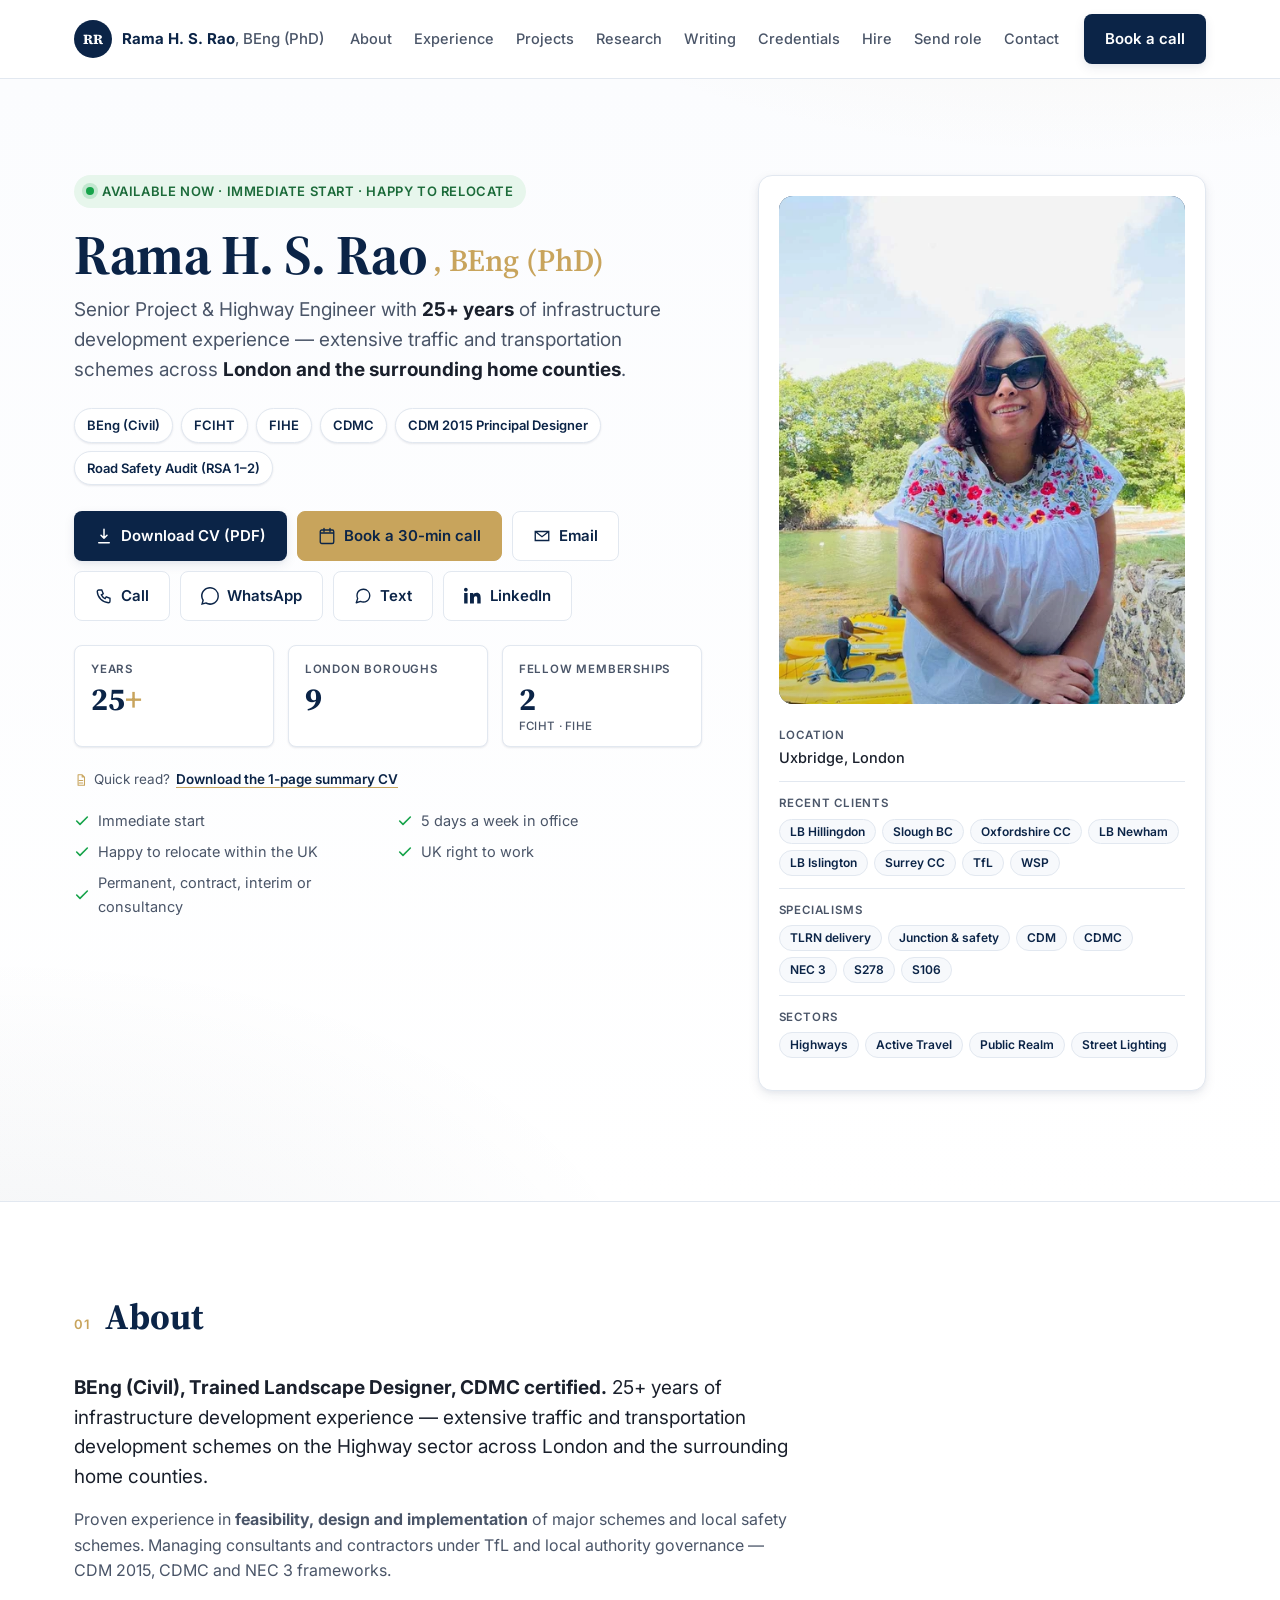
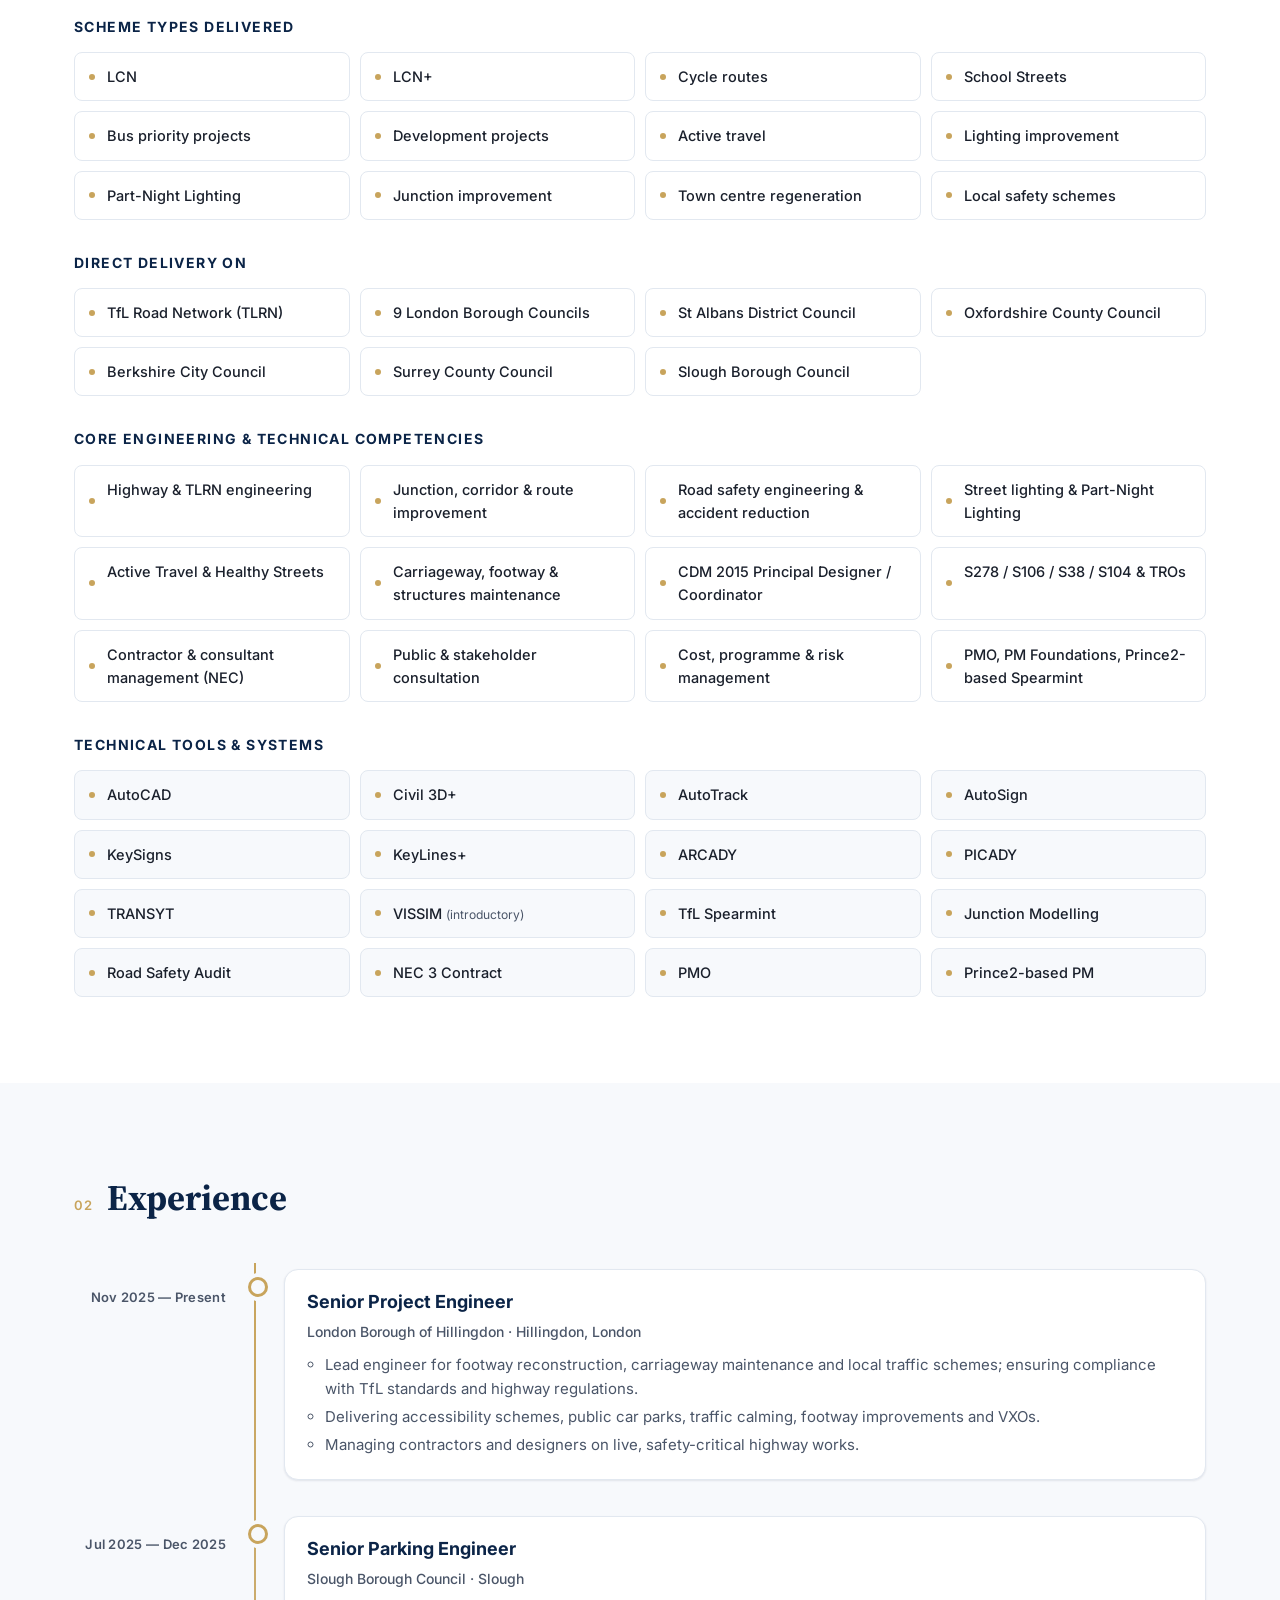
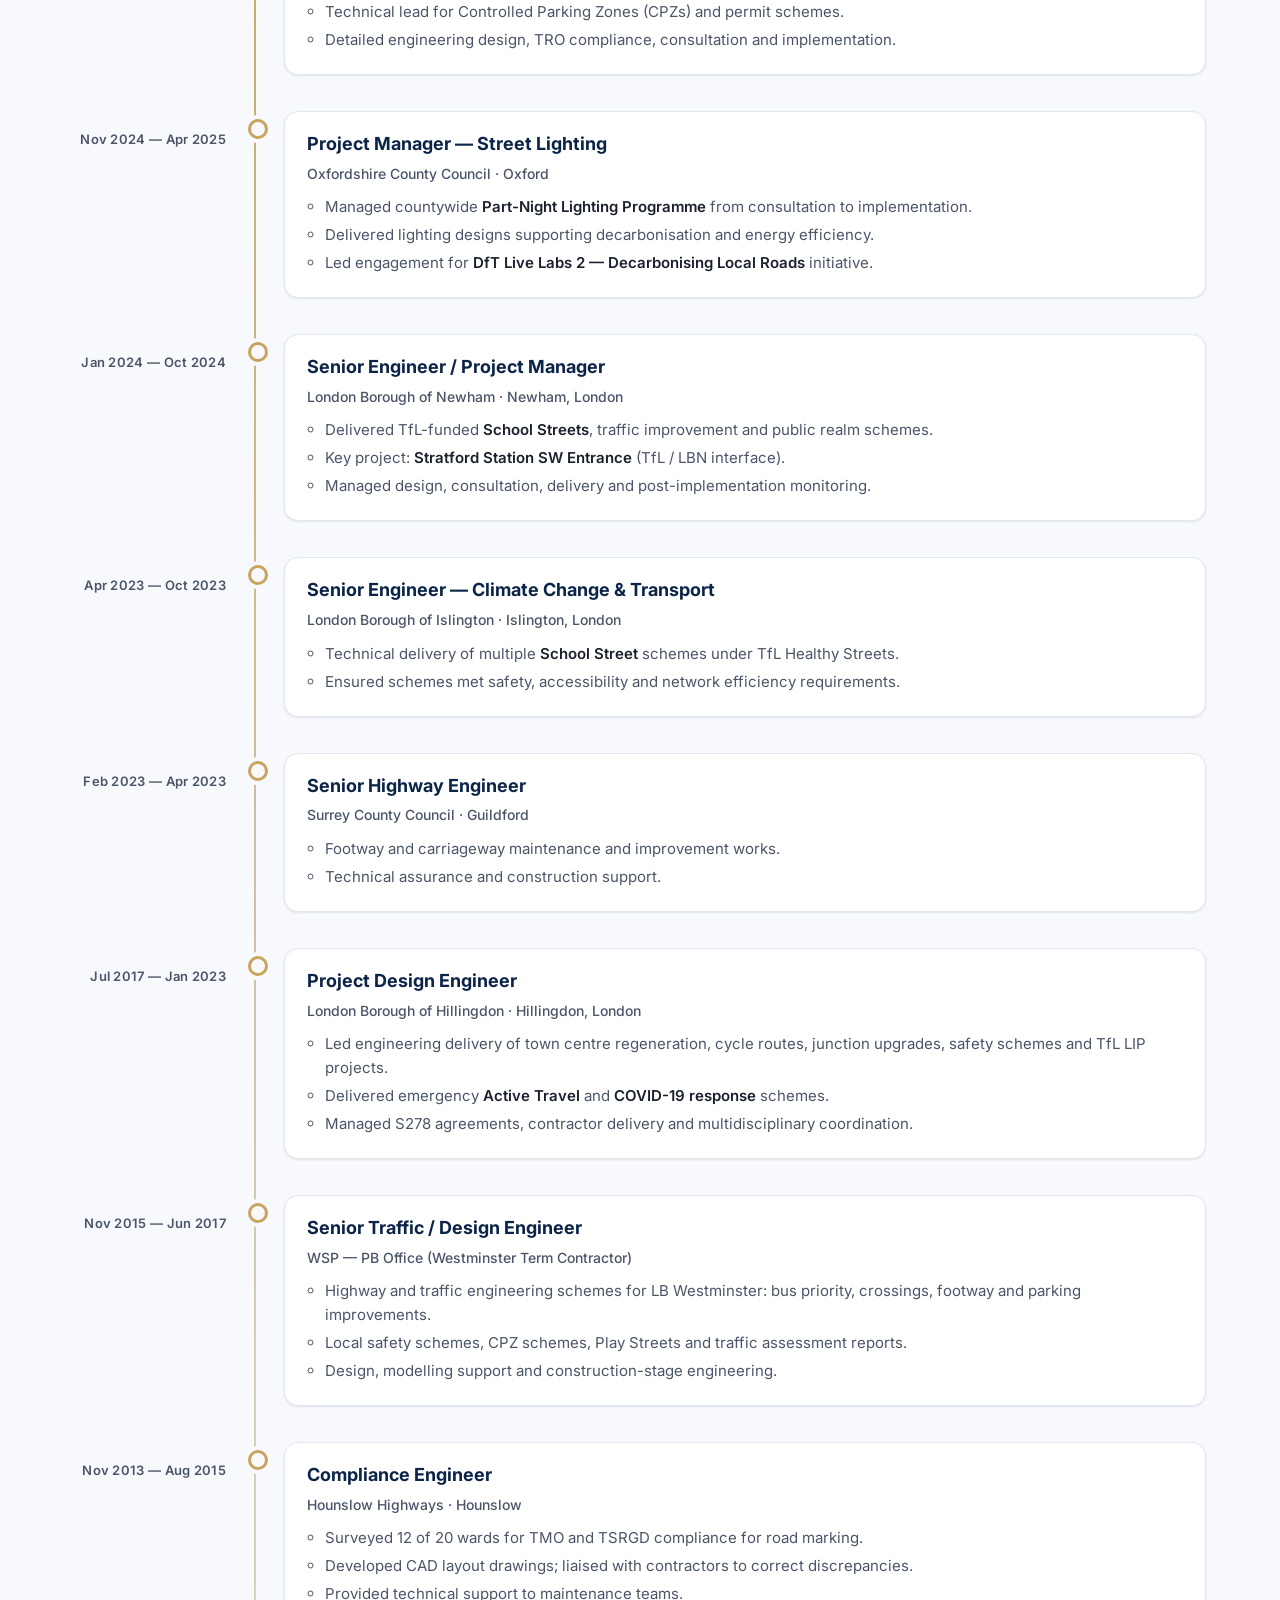
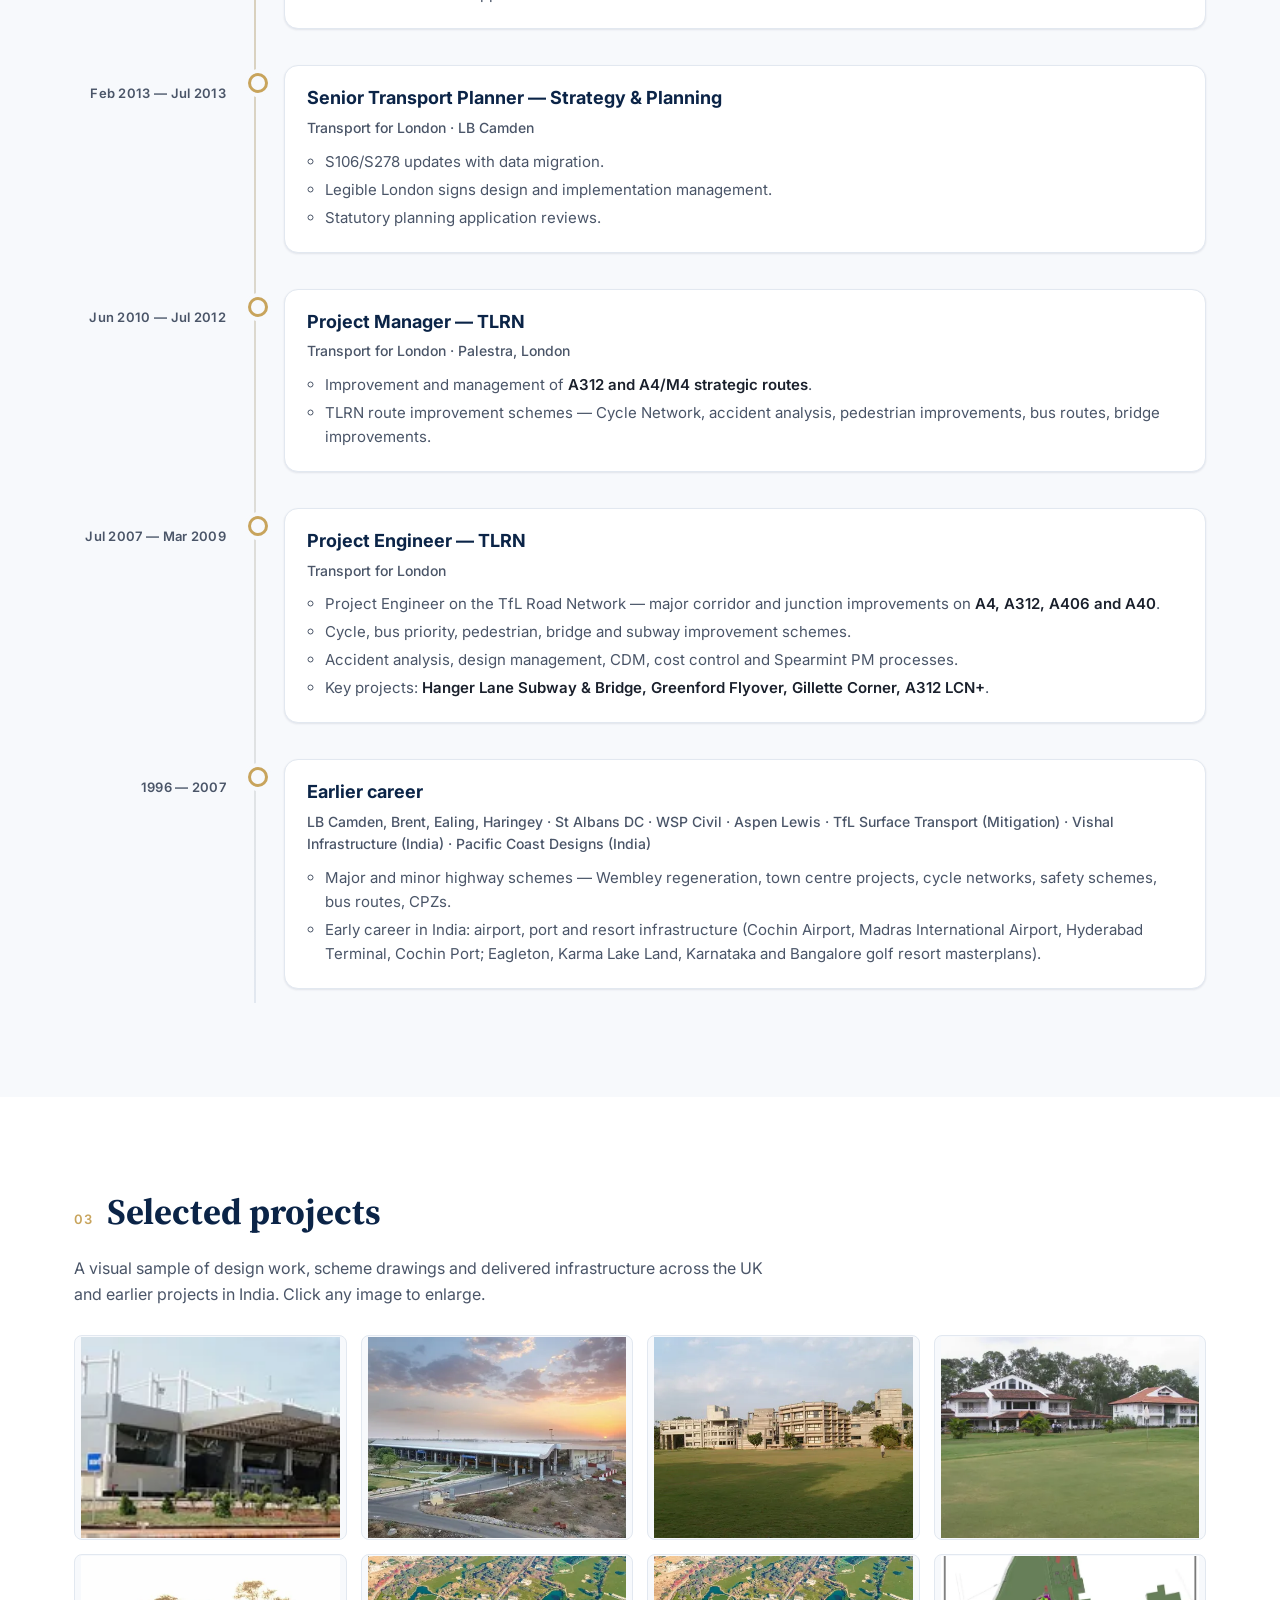
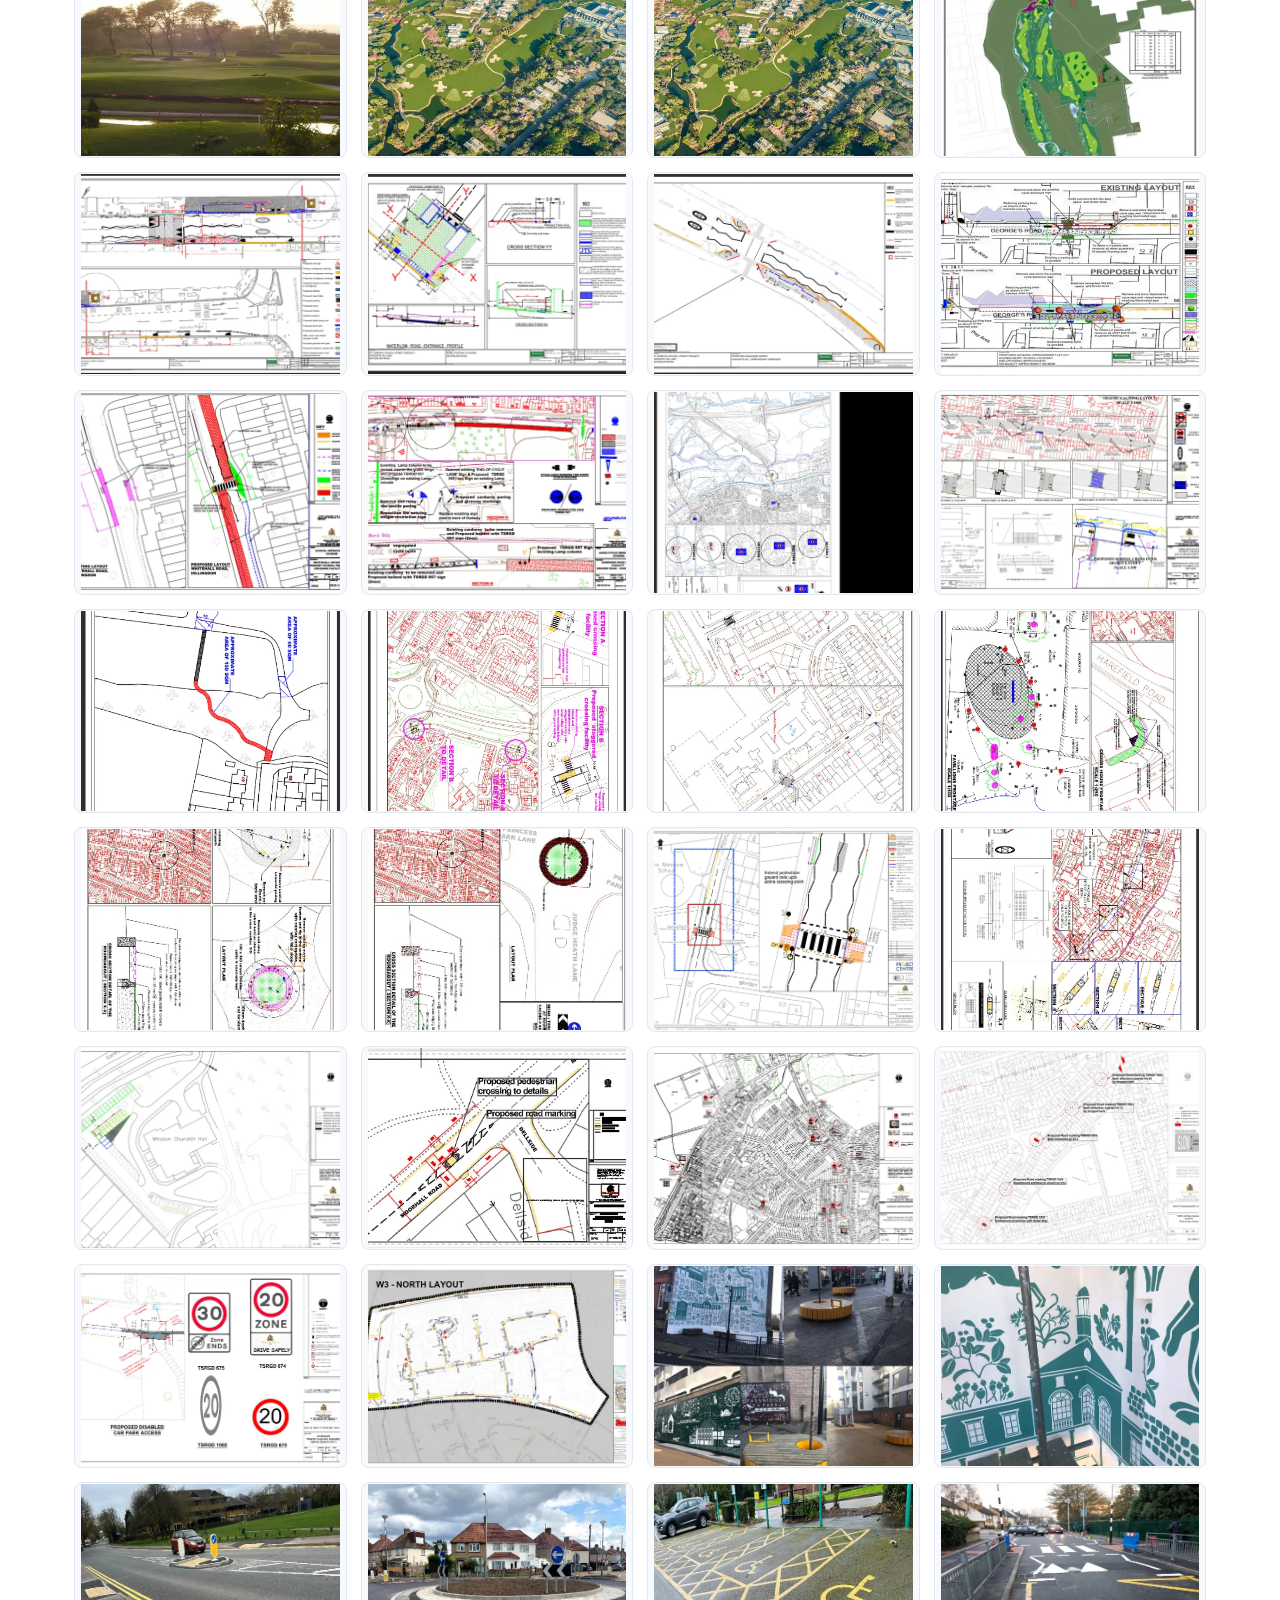
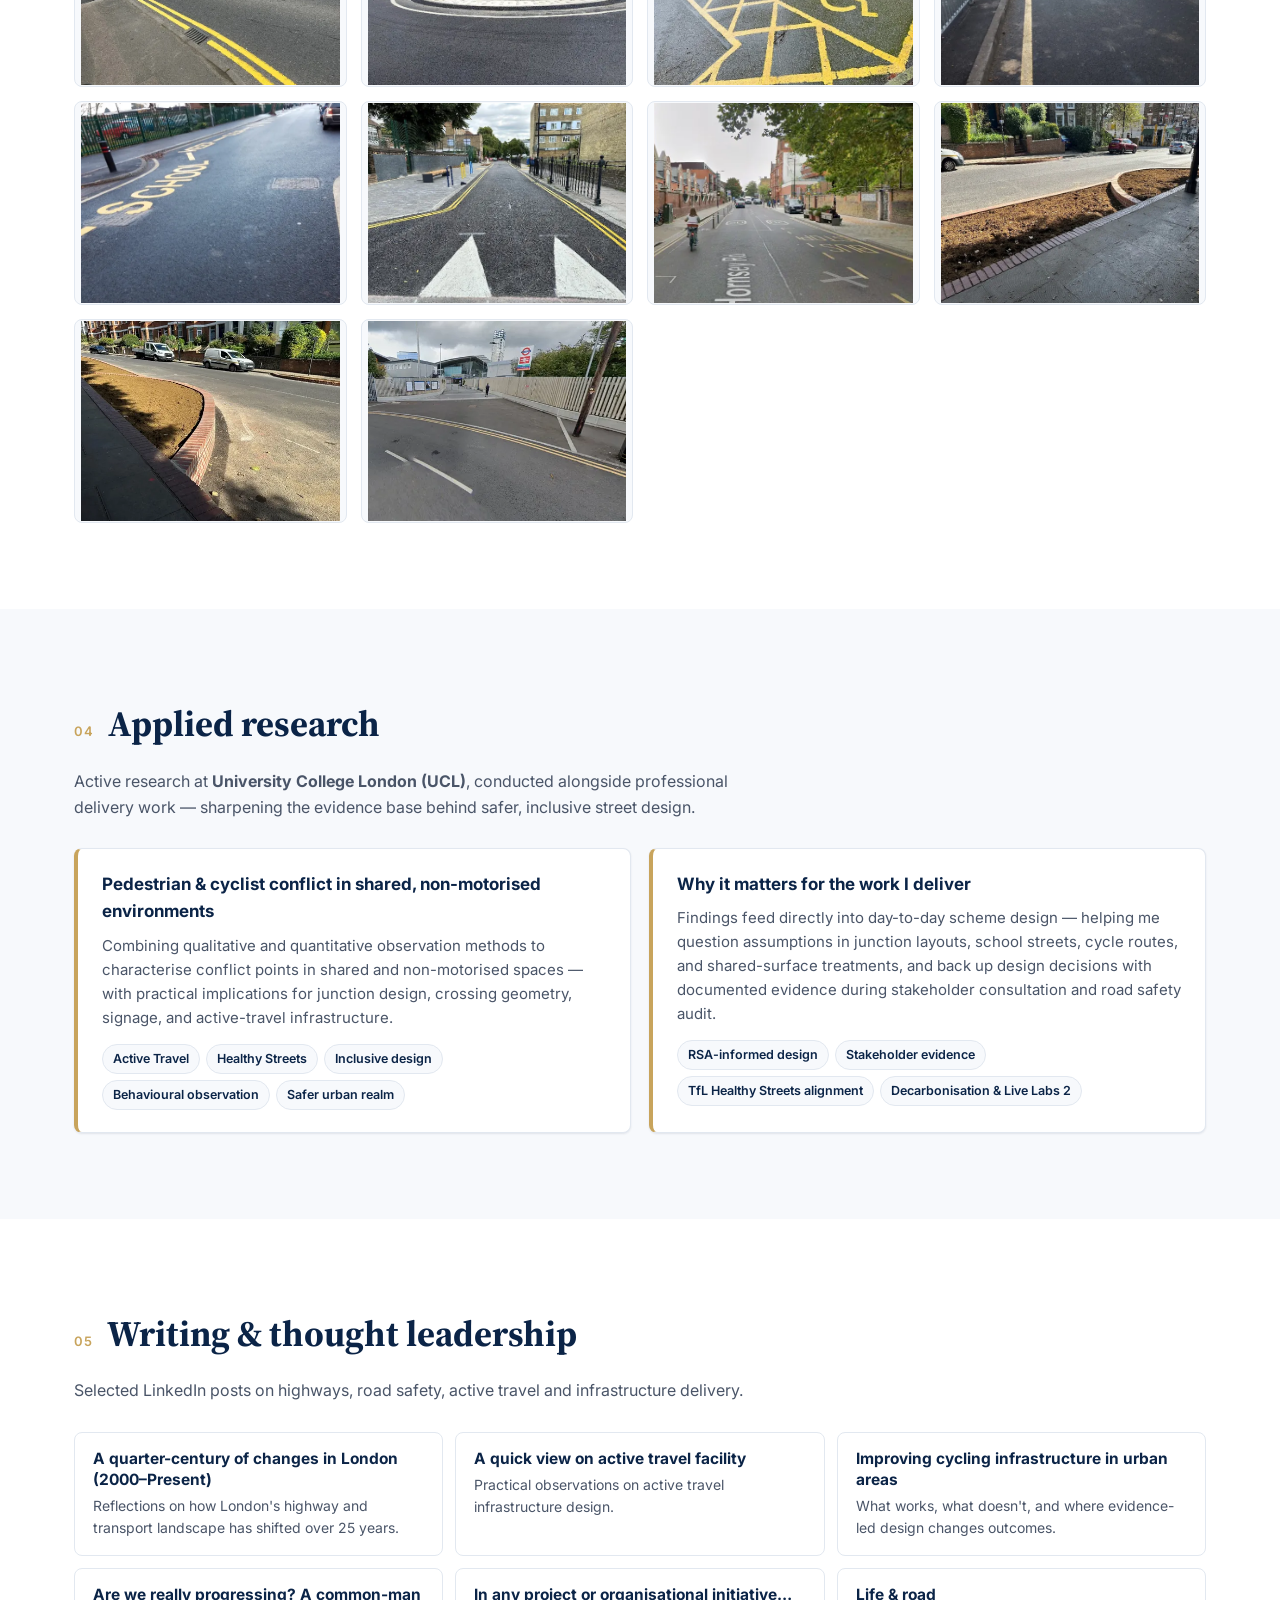
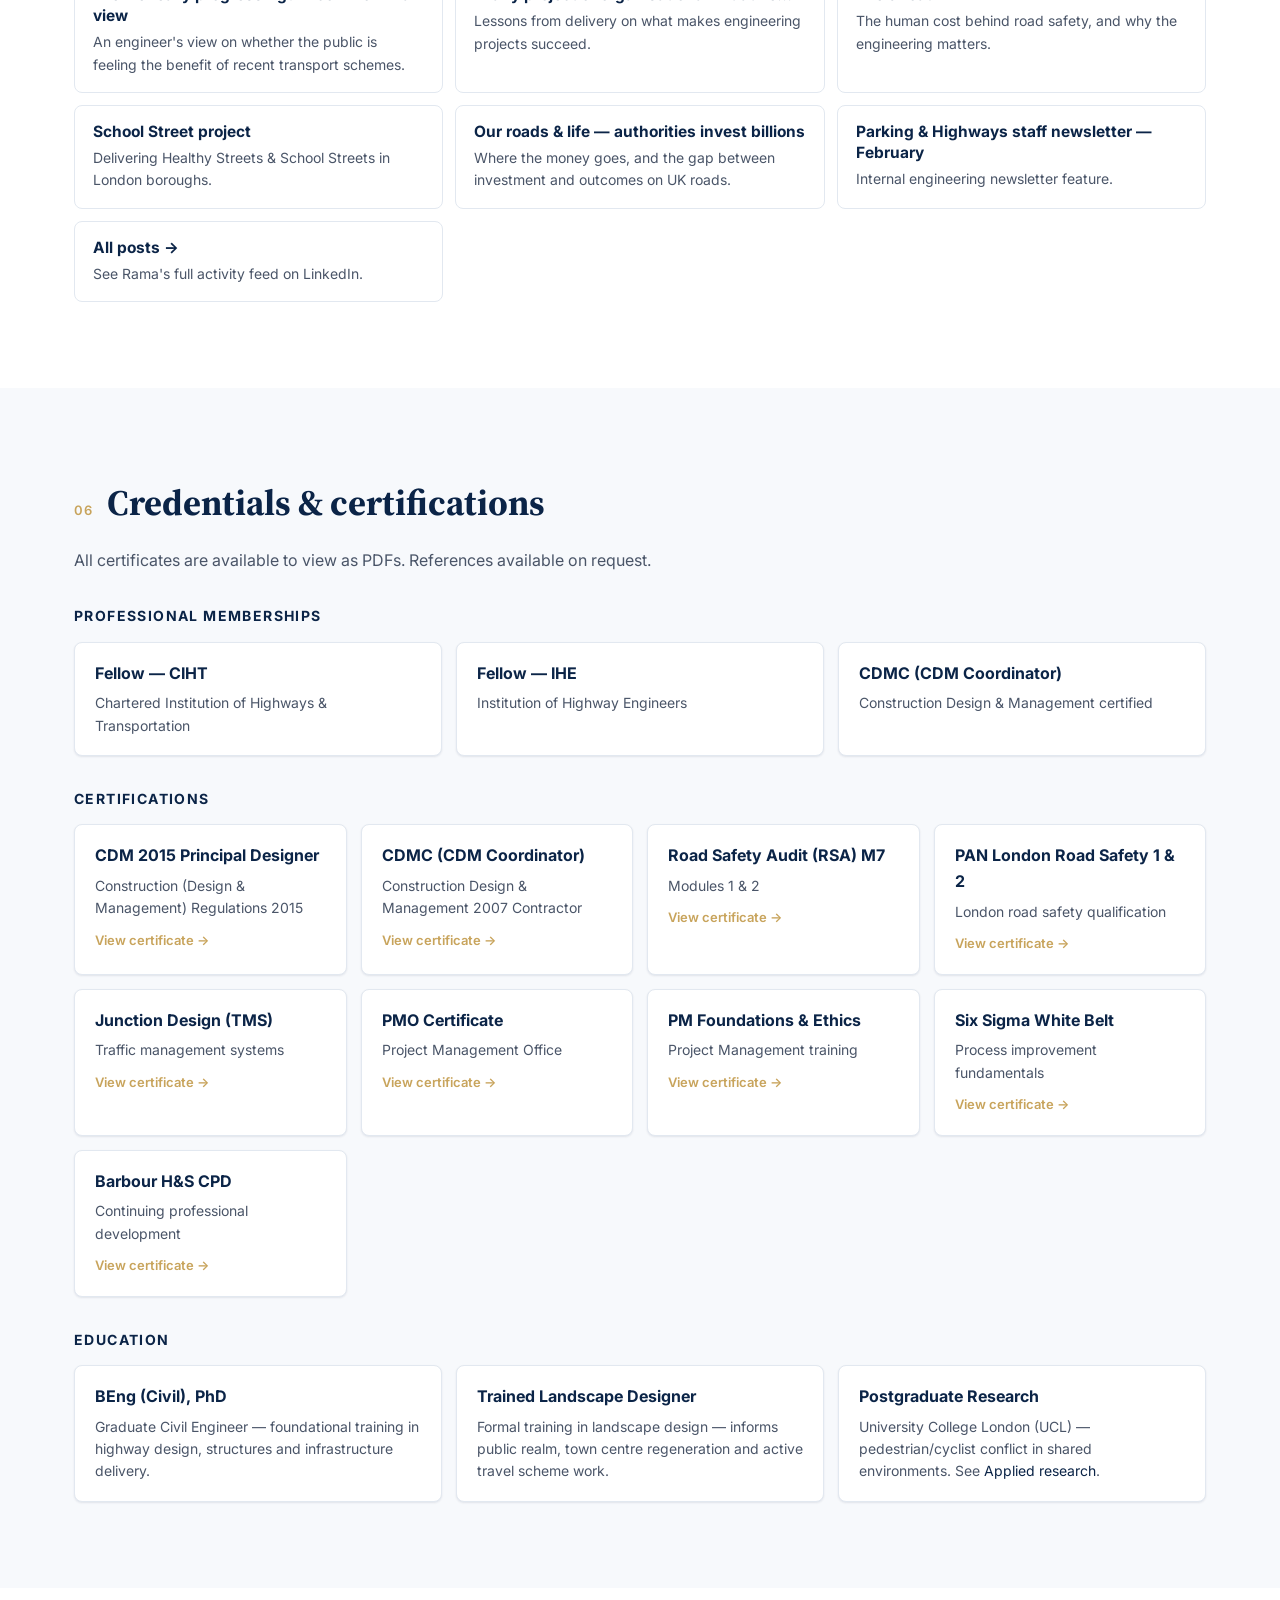
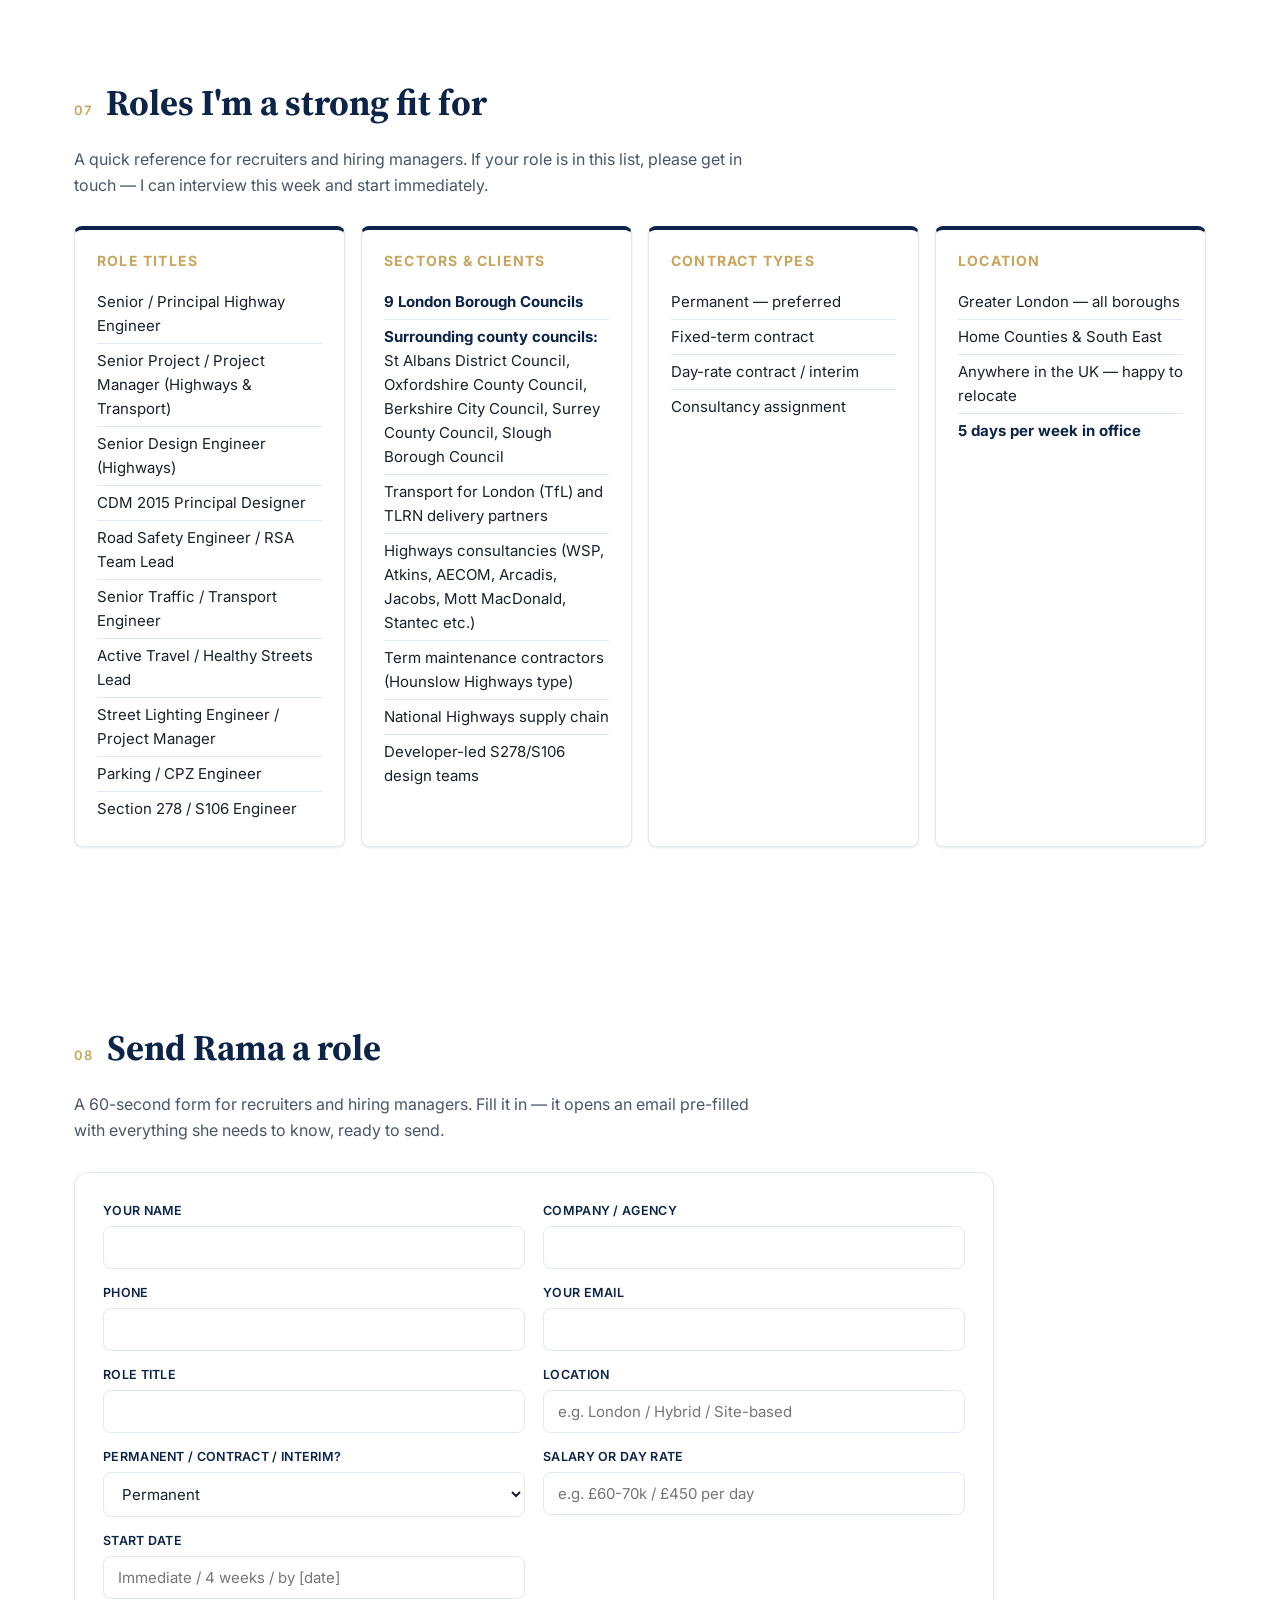
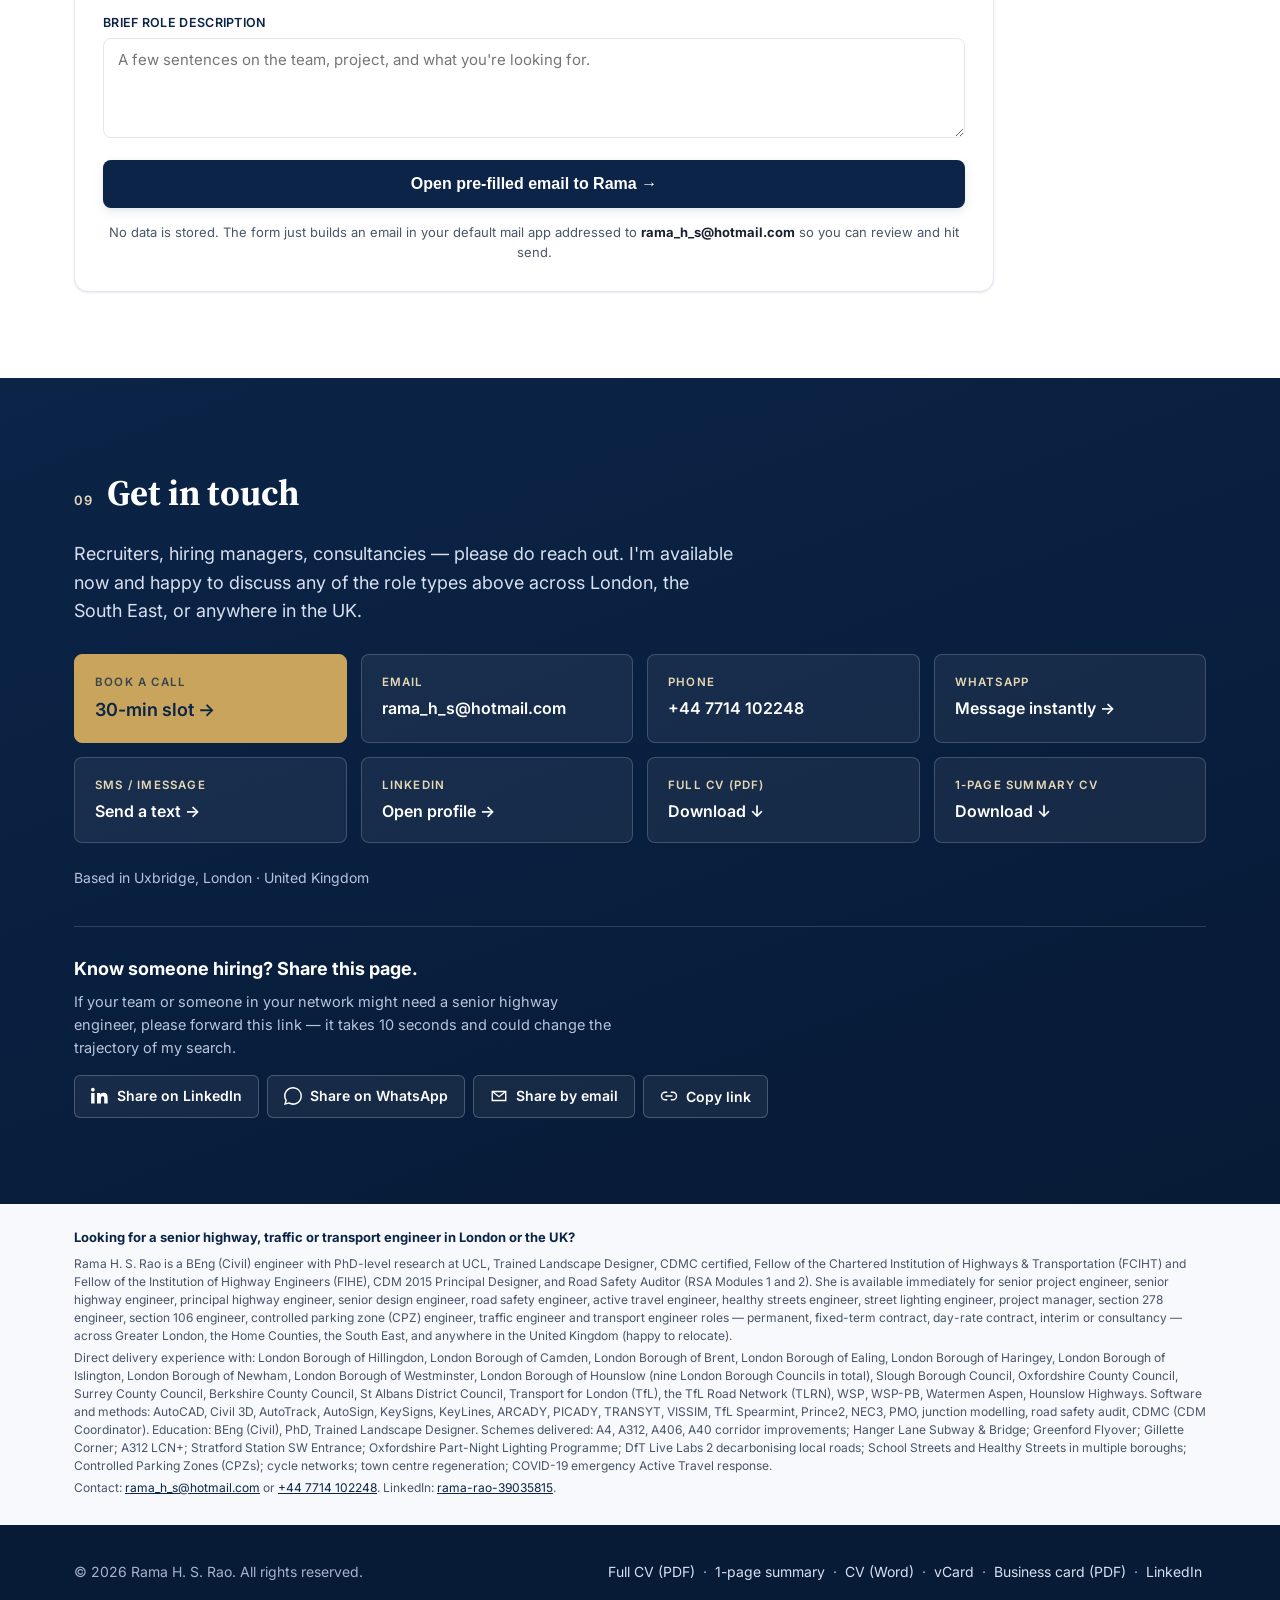
==== commit 6ed39452: "Hero card lists + About section all converted to pill blocks Hero card sidebar: - Recent clients (LB" ====
--- a/index.html
+++ b/index.html
@@ -443,9 +443,40 @@
         </picture>
       </figure>
       <div class="hero-card-row"><span>Location</span><strong>Uxbridge, London</strong></div>
-      <div class="hero-card-row"><span>Recent clients</span><strong>LB Hillingdon, Slough BC, Oxfordshire CC, LB Newham, LB Islington, Surrey CC, TfL, WSP</strong></div>
-      <div class="hero-card-row"><span>Specialisms</span><strong>TLRN delivery, junction &amp; safety, CDM, NEC, S278/S106</strong></div>
-      <div class="hero-card-row"><span>Sectors</span><strong>Highways, Active Travel, Public Realm, Street Lighting</strong></div>
+      <div class="hero-card-row hero-card-row-pills">
+        <span>Recent clients</span>
+        <ul class="client-pills">
+          <li>LB Hillingdon</li>
+          <li>Slough BC</li>
+          <li>Oxfordshire CC</li>
+          <li>LB Newham</li>
+          <li>LB Islington</li>
+          <li>Surrey CC</li>
+          <li>TfL</li>
+          <li>WSP</li>
+        </ul>
+      </div>
+      <div class="hero-card-row hero-card-row-pills">
+        <span>Specialisms</span>
+        <ul class="client-pills">
+          <li>TLRN delivery</li>
+          <li>Junction &amp; safety</li>
+          <li>CDM</li>
+          <li>CDMC</li>
+          <li>NEC 3</li>
+          <li>S278</li>
+          <li>S106</li>
+        </ul>
+      </div>
+      <div class="hero-card-row hero-card-row-pills">
+        <span>Sectors</span>
+        <ul class="client-pills">
+          <li>Highways</li>
+          <li>Active Travel</li>
+          <li>Public Realm</li>
+          <li>Street Lighting</li>
+        </ul>
+      </div>
     </aside>
   </div>
 </section>
@@ -455,8 +486,35 @@
     <h2 class="section-title"><span>01</span>About</h2>
     <div class="prose">
       <p class="lead"><strong>BEng (Civil), Trained Landscape Designer, CDMC certified.</strong> 25+ years of infrastructure development experience &mdash; extensive traffic and transportation development schemes on the Highway sector across London and the surrounding home counties.</p>
-      <p>Proven experience in <strong>feasibility, design and implementation</strong> of major schemes and local safety schemes &mdash; LCN, LCN+, cycle routes, School Streets, bus priority projects, development projects, active travel, lighting improvement, Part-Night Lighting. Direct delivery across the TfL Road Network (TLRN), nine London Borough Councils, and surrounding home county authorities (St Albans District Council, Oxfordshire County Council, Berkshire City Council, Surrey County Council, Slough Borough Council). Managing consultants and contractors under TfL and local authority governance, CDM 2015, CDMC and NEC 3 frameworks.</p>
+      <p>Proven experience in <strong>feasibility, design and implementation</strong> of major schemes and local safety schemes. Managing consultants and contractors under TfL and local authority governance &mdash; CDM 2015, CDMC and NEC 3 frameworks.</p>
     </div>
+
+    <h3 class="subsection-title">Scheme types delivered</h3>
+    <ul class="grid-pills">
+      <li>LCN</li>
+      <li>LCN+</li>
+      <li>Cycle routes</li>
+      <li>School Streets</li>
+      <li>Bus priority projects</li>
+      <li>Development projects</li>
+      <li>Active travel</li>
+      <li>Lighting improvement</li>
+      <li>Part-Night Lighting</li>
+      <li>Junction improvement</li>
+      <li>Town centre regeneration</li>
+      <li>Local safety schemes</li>
+    </ul>
+
+    <h3 class="subsection-title">Direct delivery on</h3>
+    <ul class="grid-pills">
+      <li>TfL Road Network (TLRN)</li>
+      <li>9 London Borough Councils</li>
+      <li>St Albans District Council</li>
+      <li>Oxfordshire County Council</li>
+      <li>Berkshire City Council</li>
+      <li>Surrey County Council</li>
+      <li>Slough Borough Council</li>
+    </ul>
 
     <h3 class="subsection-title">Core engineering &amp; technical competencies</h3>
     <ul class="grid-pills">
--- a/styles.css
+++ b/styles.css
@@ -207,7 +207,16 @@
   margin: 0 0 10px;
   font-weight: 700;
 }
-h1 .cred { color: var(--gold); font-weight: 600; }
+h1 .cred {
+  color: var(--gold);
+  font-weight: 600;
+  font-size: 0.55em;
+  letter-spacing: 0;
+  white-space: nowrap;
+  display: inline-block;
+  vertical-align: middle;
+  margin-left: 6px;
+}
 
 .tagline {
   font-size: clamp(16px, 1.6vw, 19px);
@@ -369,6 +378,26 @@
 .hero-card-row strong {
   color: var(--ink);
   font-weight: 500;
+}
+
+.client-pills {
+  list-style: none;
+  margin: 4px 0 0;
+  padding: 0;
+  display: flex;
+  flex-wrap: wrap;
+  gap: 6px;
+}
+.client-pills li {
+  background: var(--bg-alt);
+  border: 1px solid var(--line);
+  color: var(--navy);
+  font-size: 12px;
+  font-weight: 600;
+  padding: 4px 10px;
+  border-radius: 999px;
+  line-height: 1.3;
+  white-space: nowrap;
 }
 
 /* ---------- Sections ---------- */
@@ -994,7 +1023,8 @@
   .hero { padding: 32px 0 48px; }
   .hero-grid { gap: 24px; }
 
-  h1 { font-size: clamp(28px, 8vw, 38px); }
+  h1 { font-size: clamp(24px, 7vw, 32px); }
+  h1 .cred { font-size: 0.48em; margin-left: 4px; }
   .tagline { font-size: 15.5px; }
 
   .hero-photo { aspect-ratio: 1 / 1; max-height: 320px; }
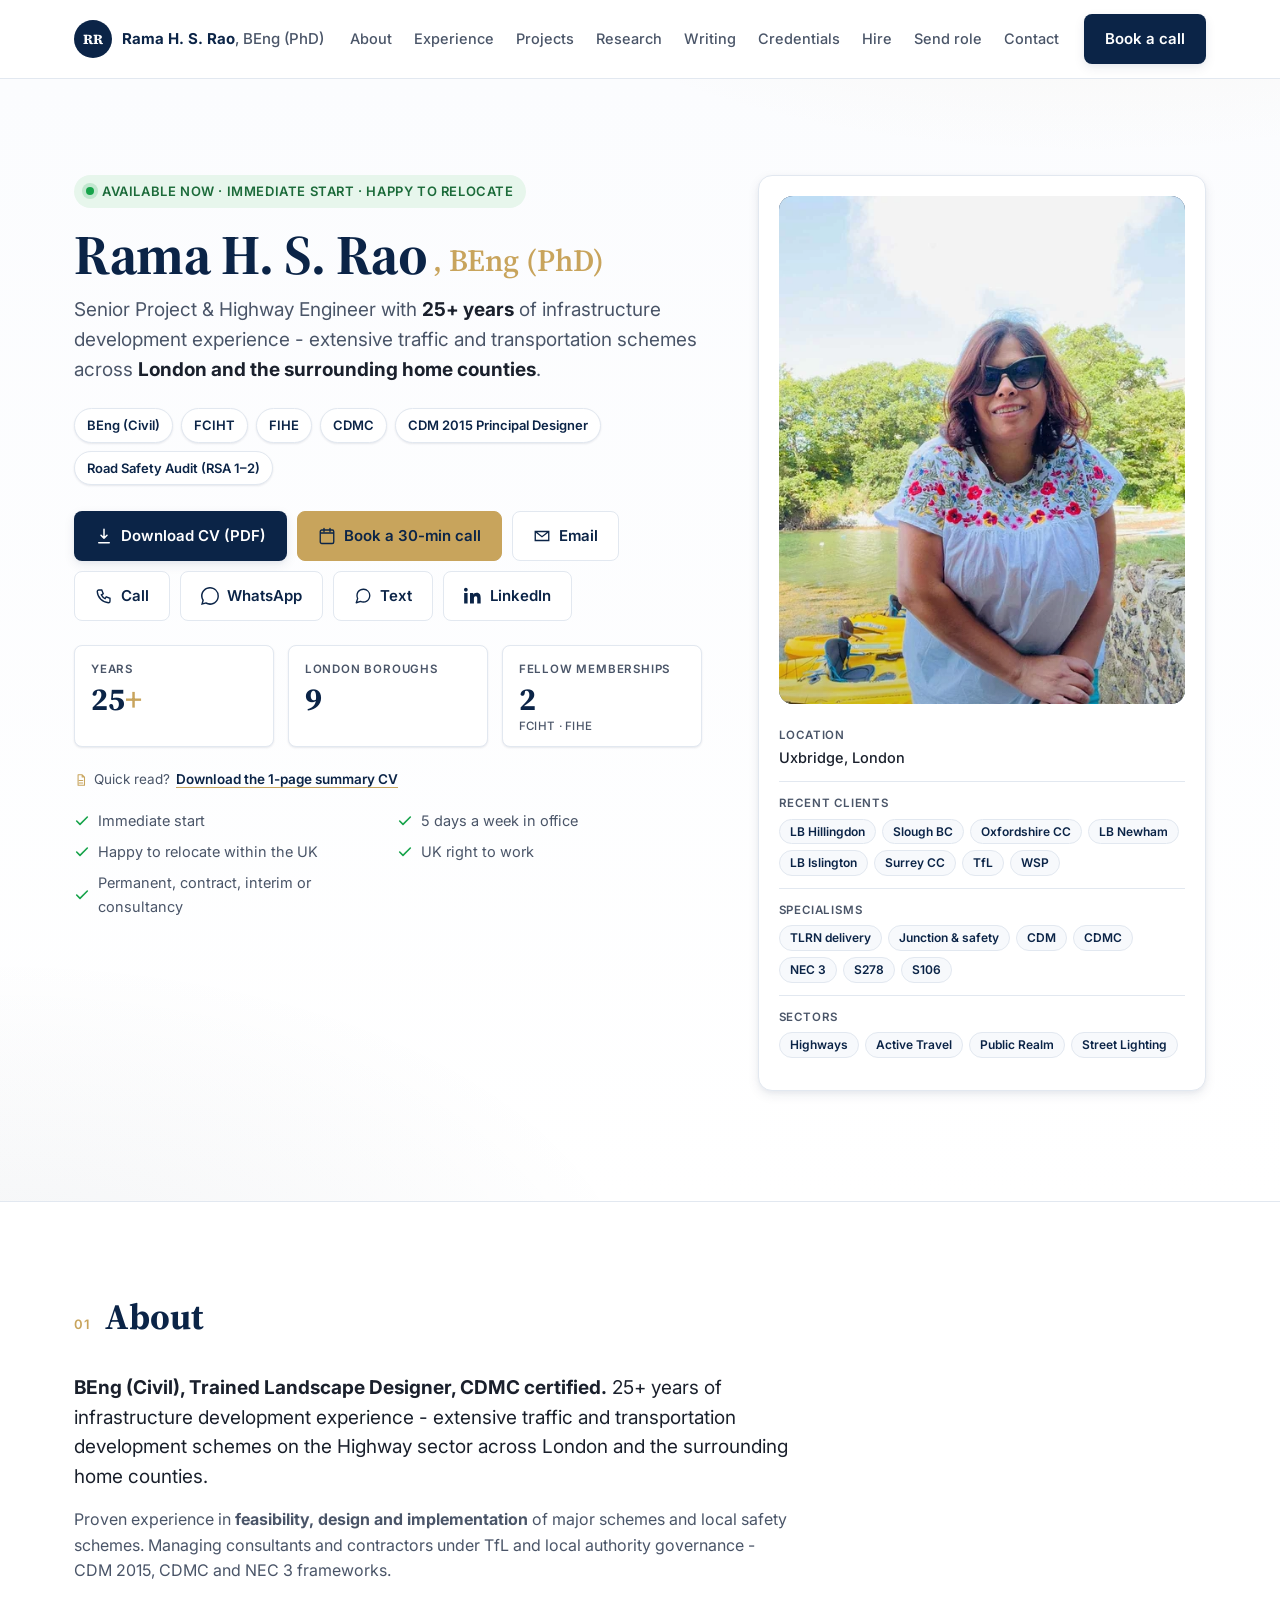
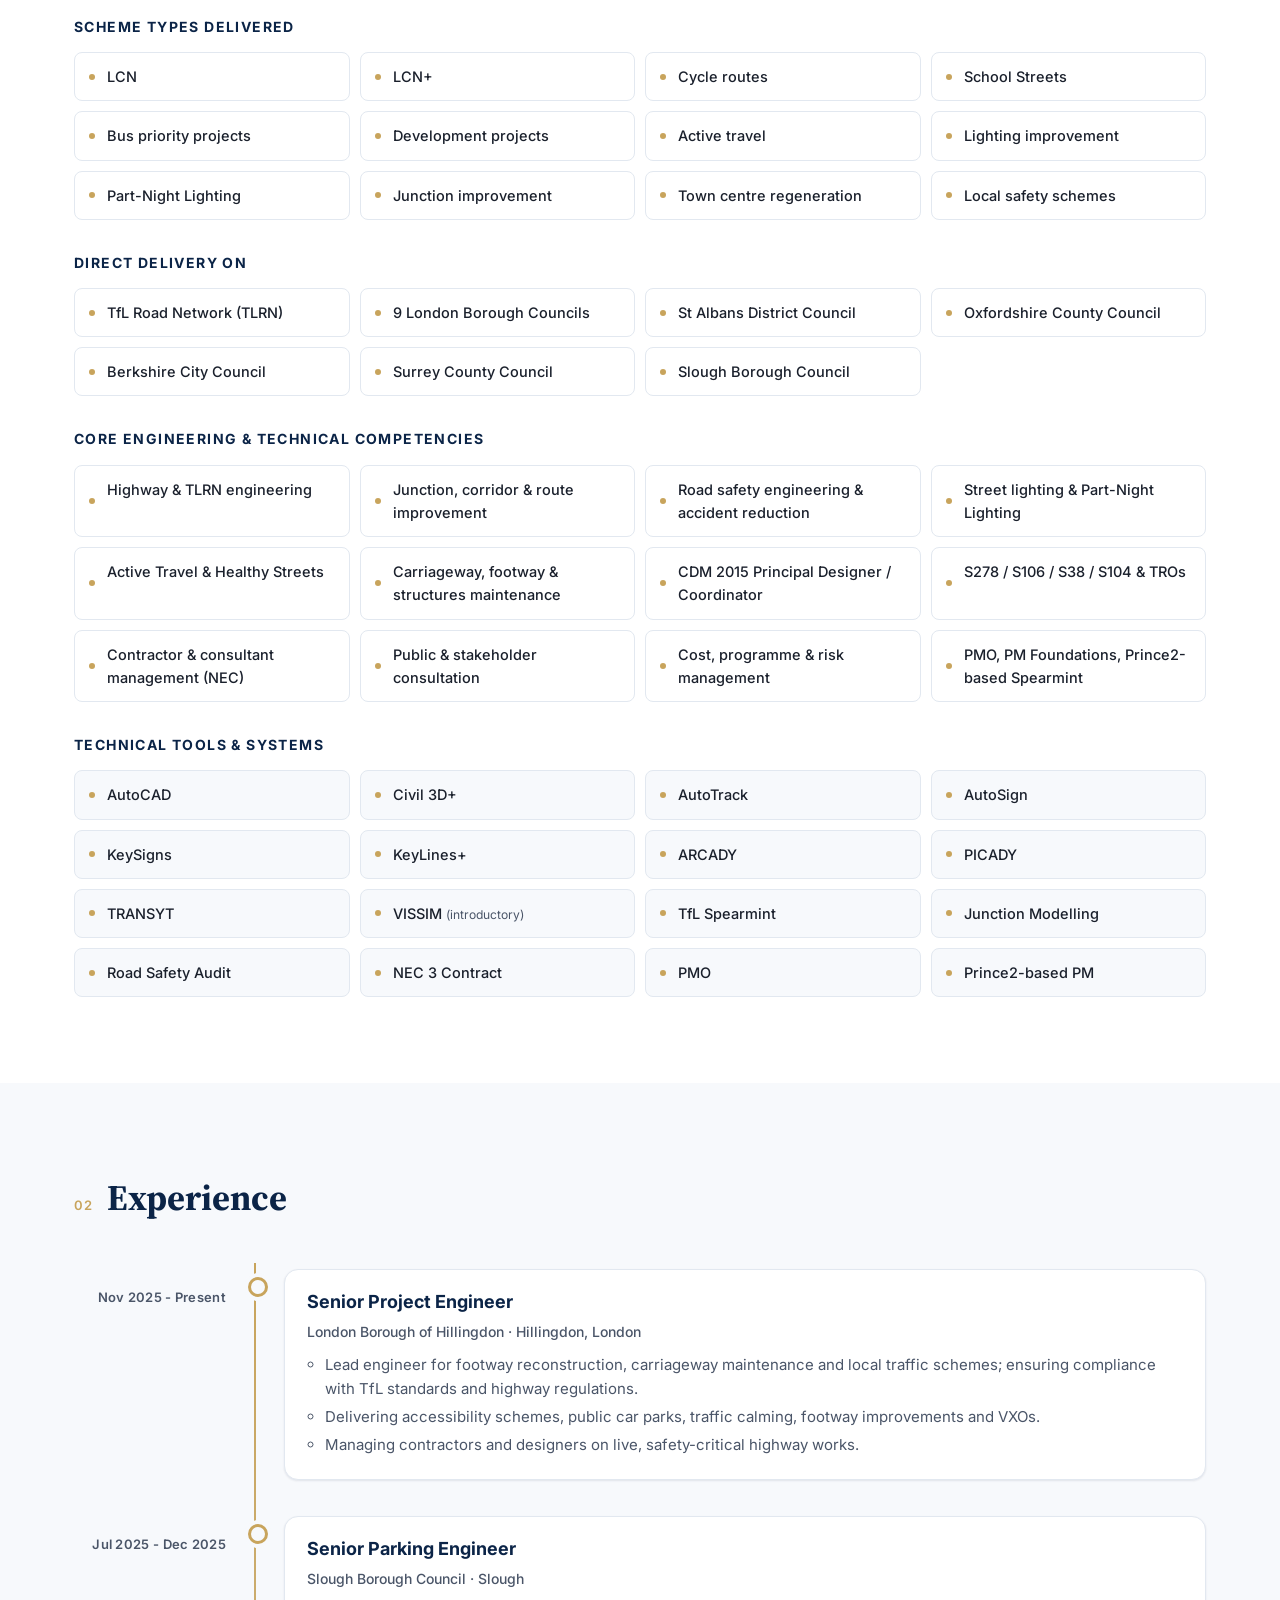
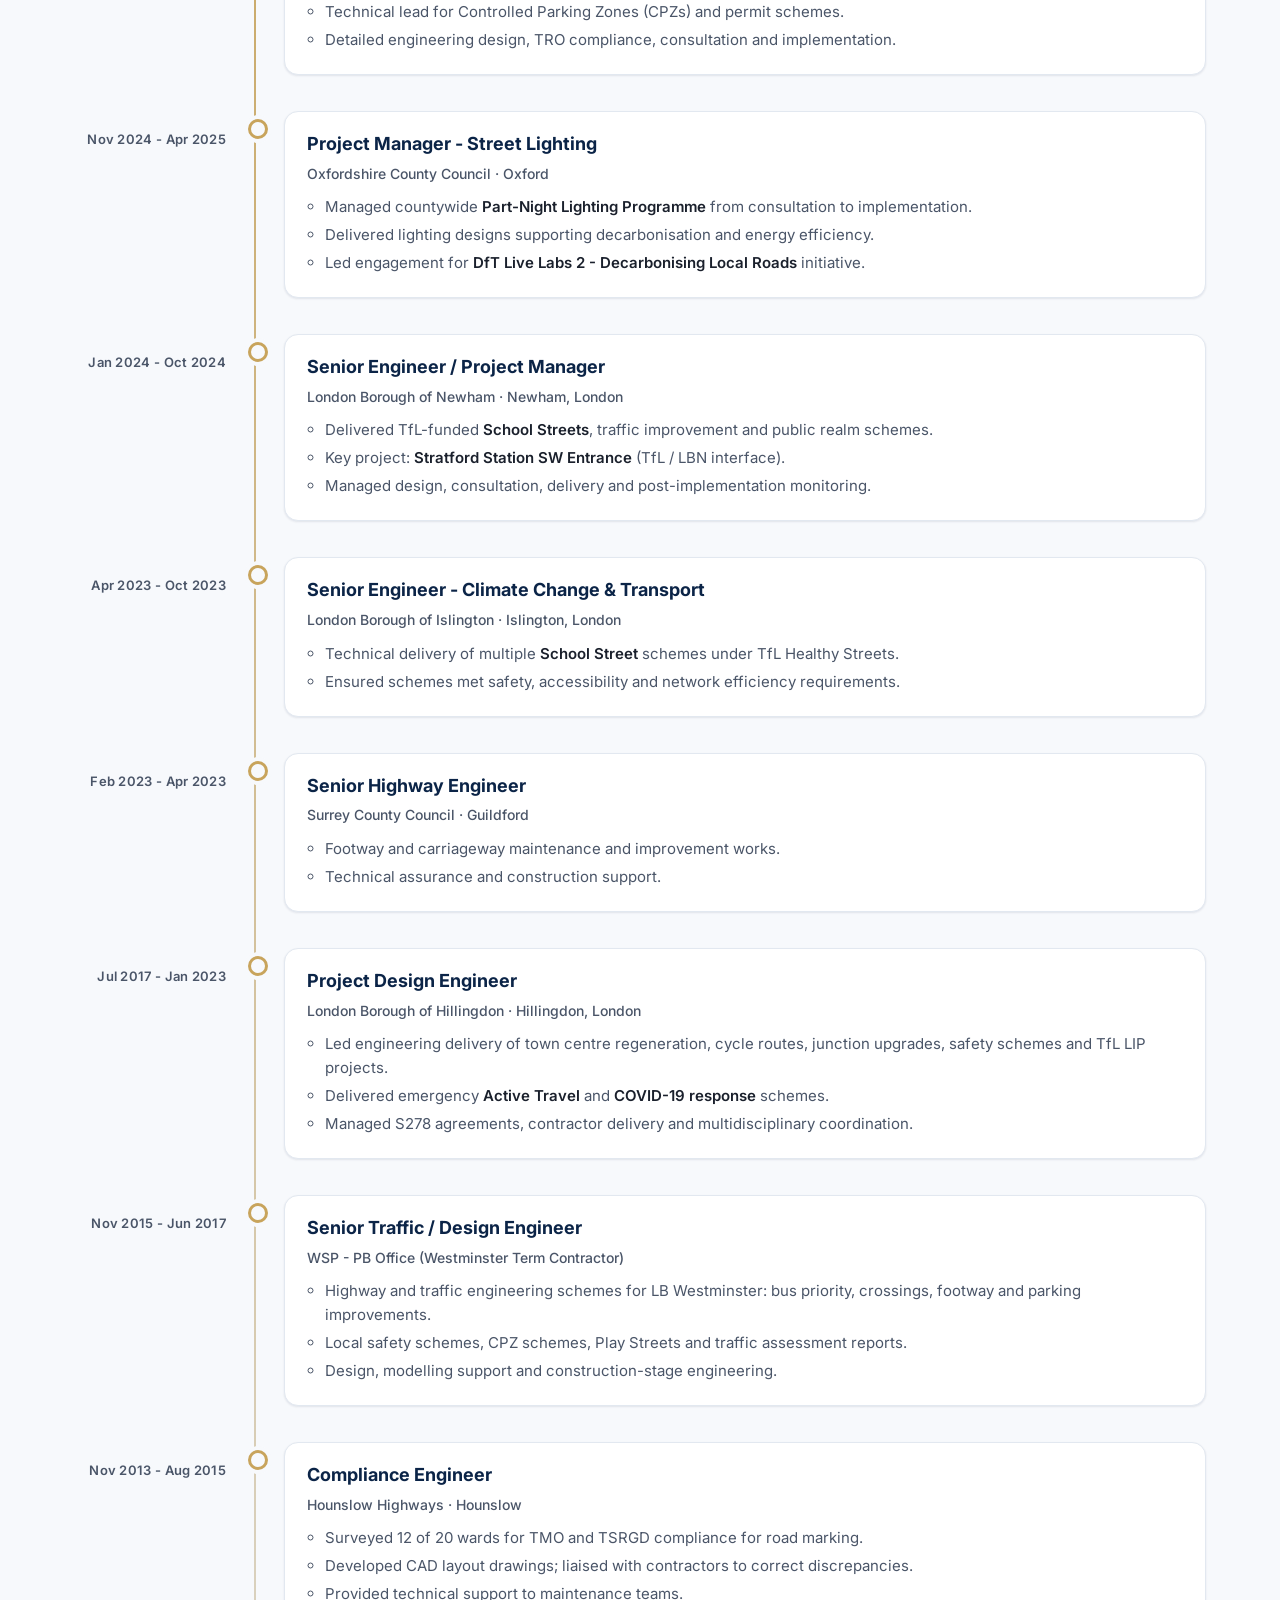
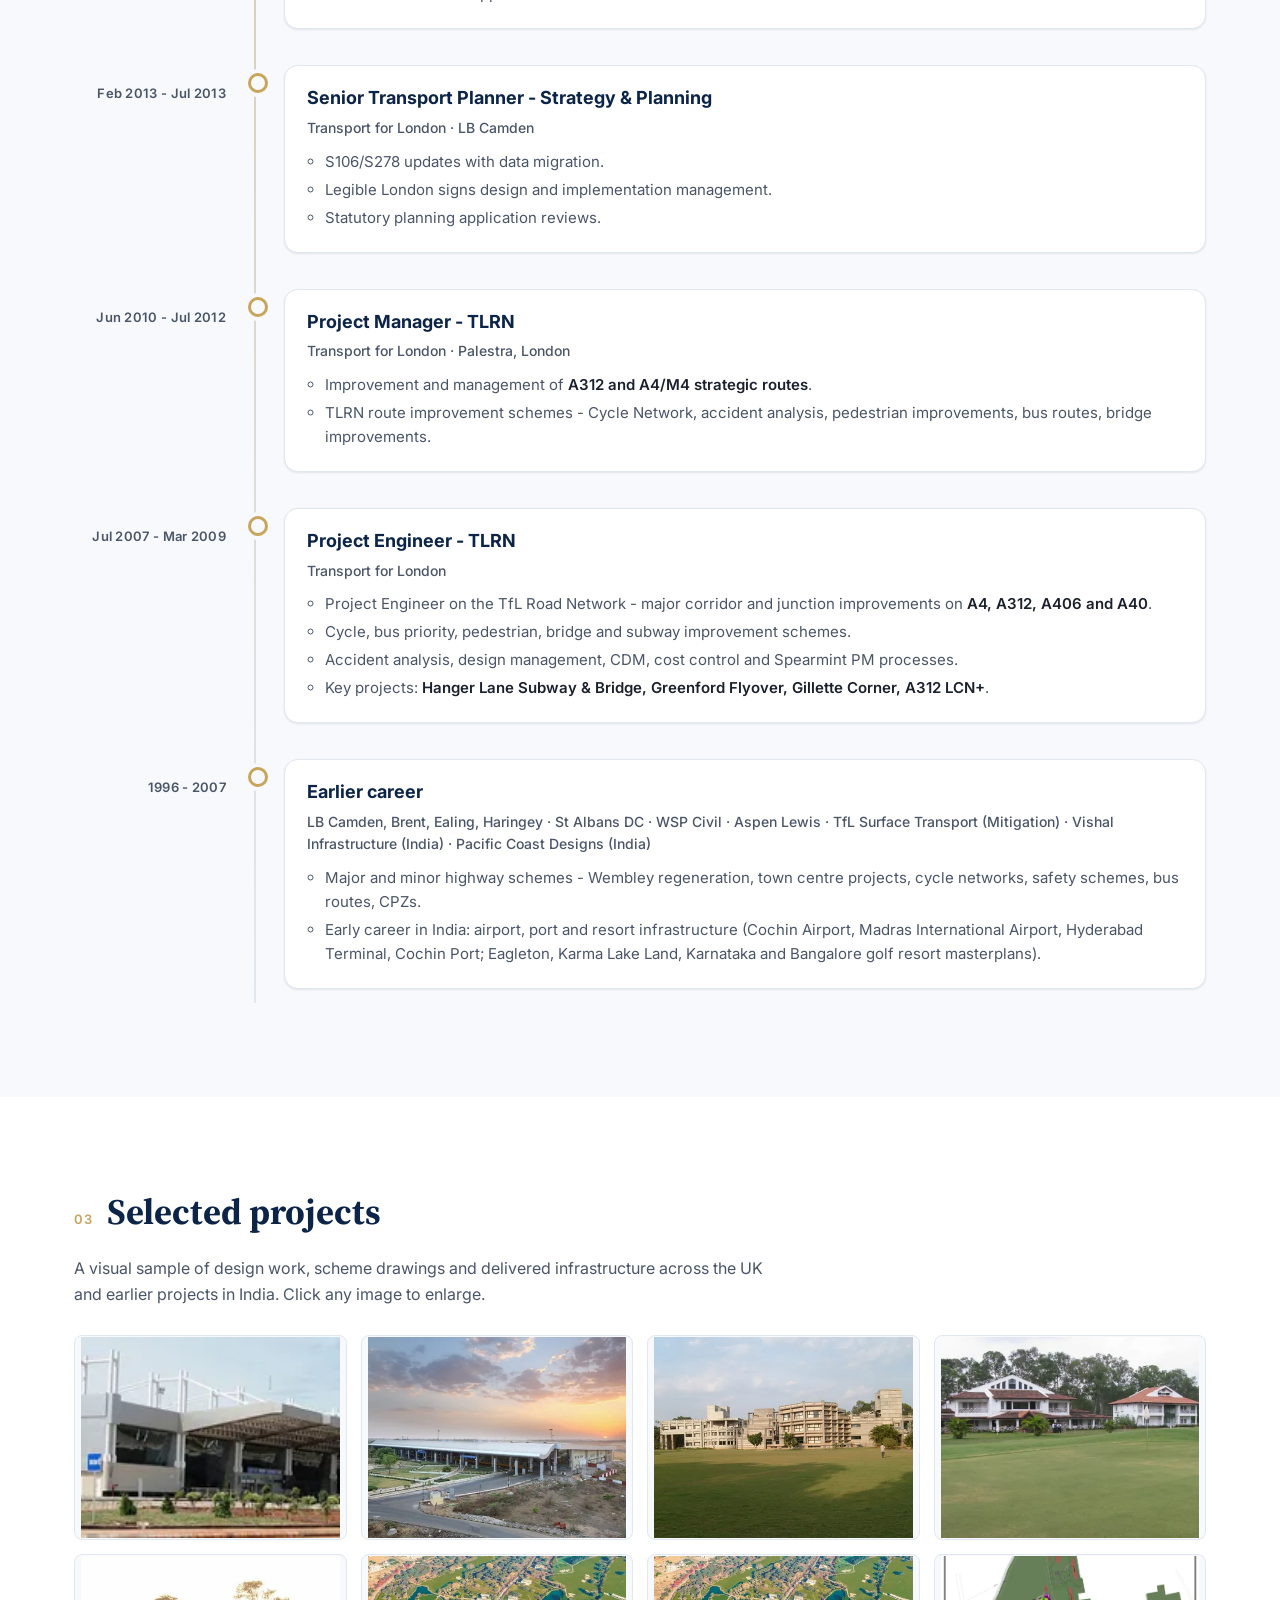
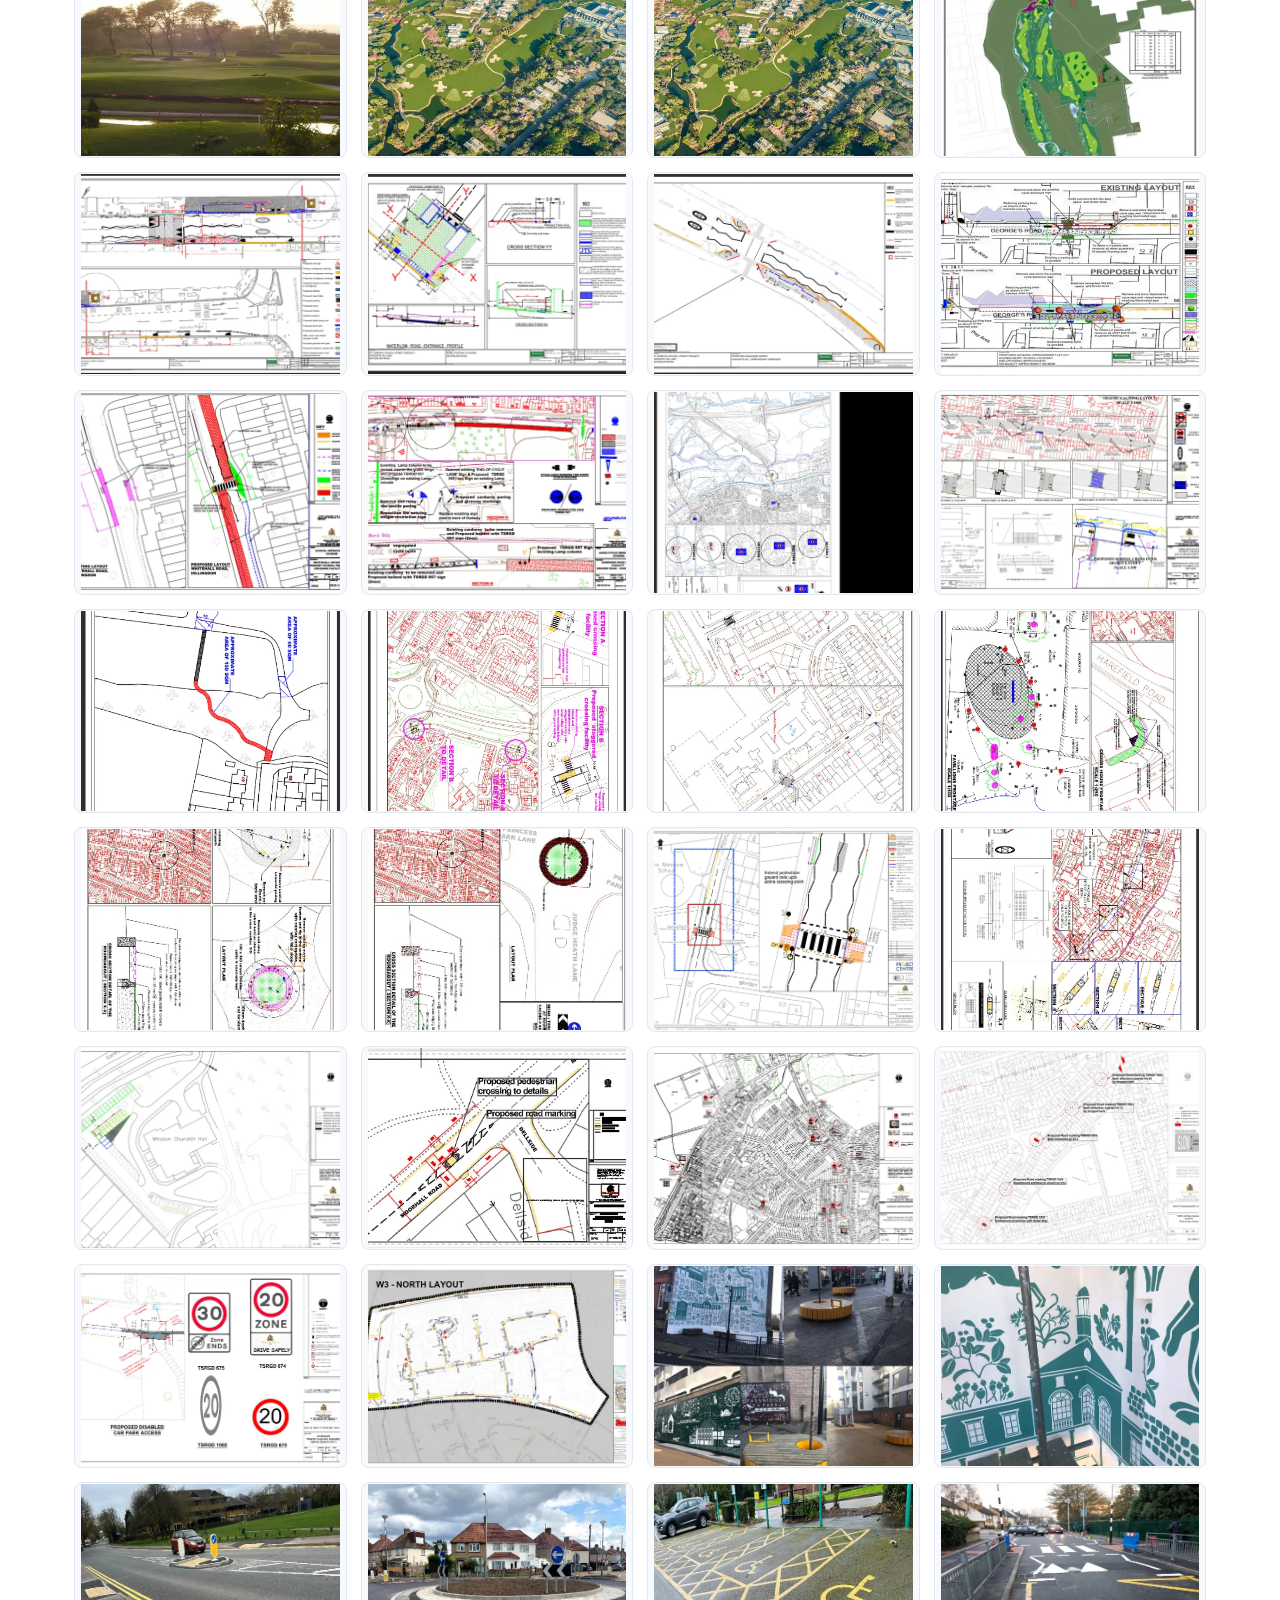
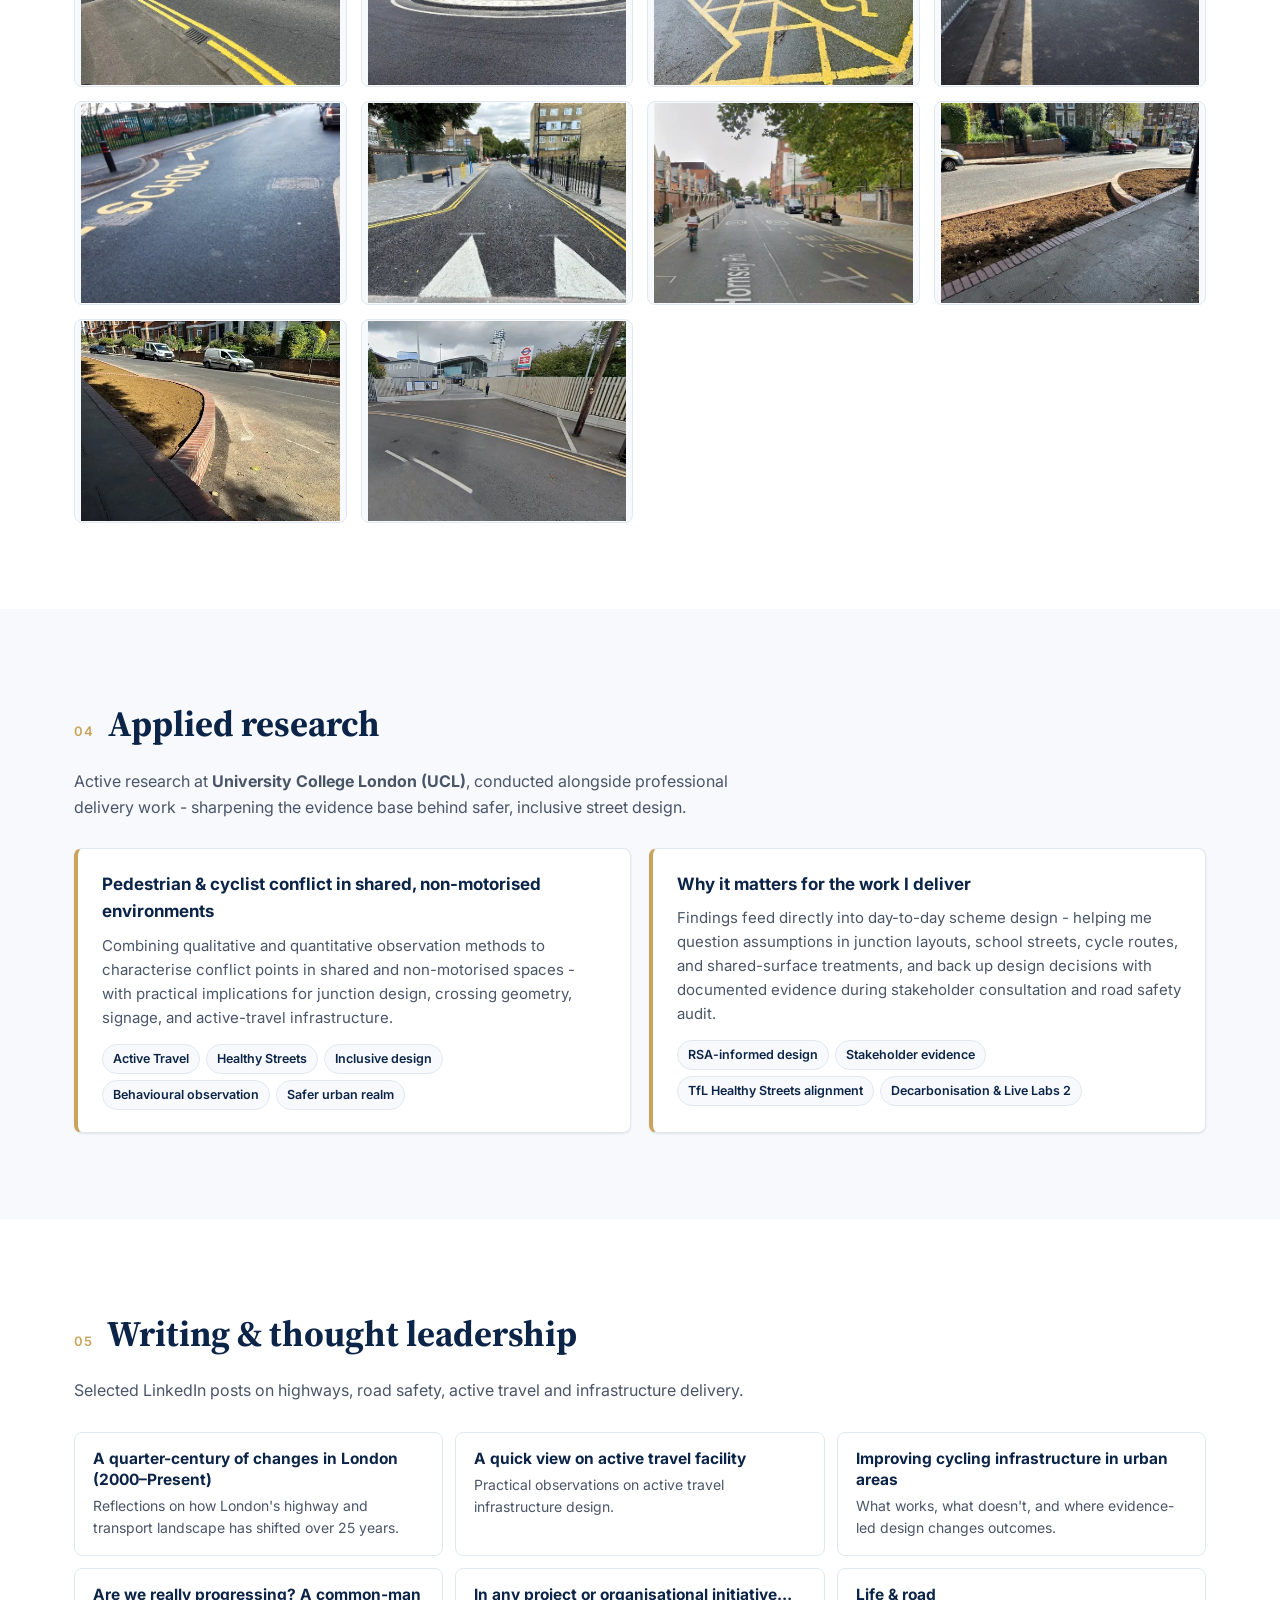
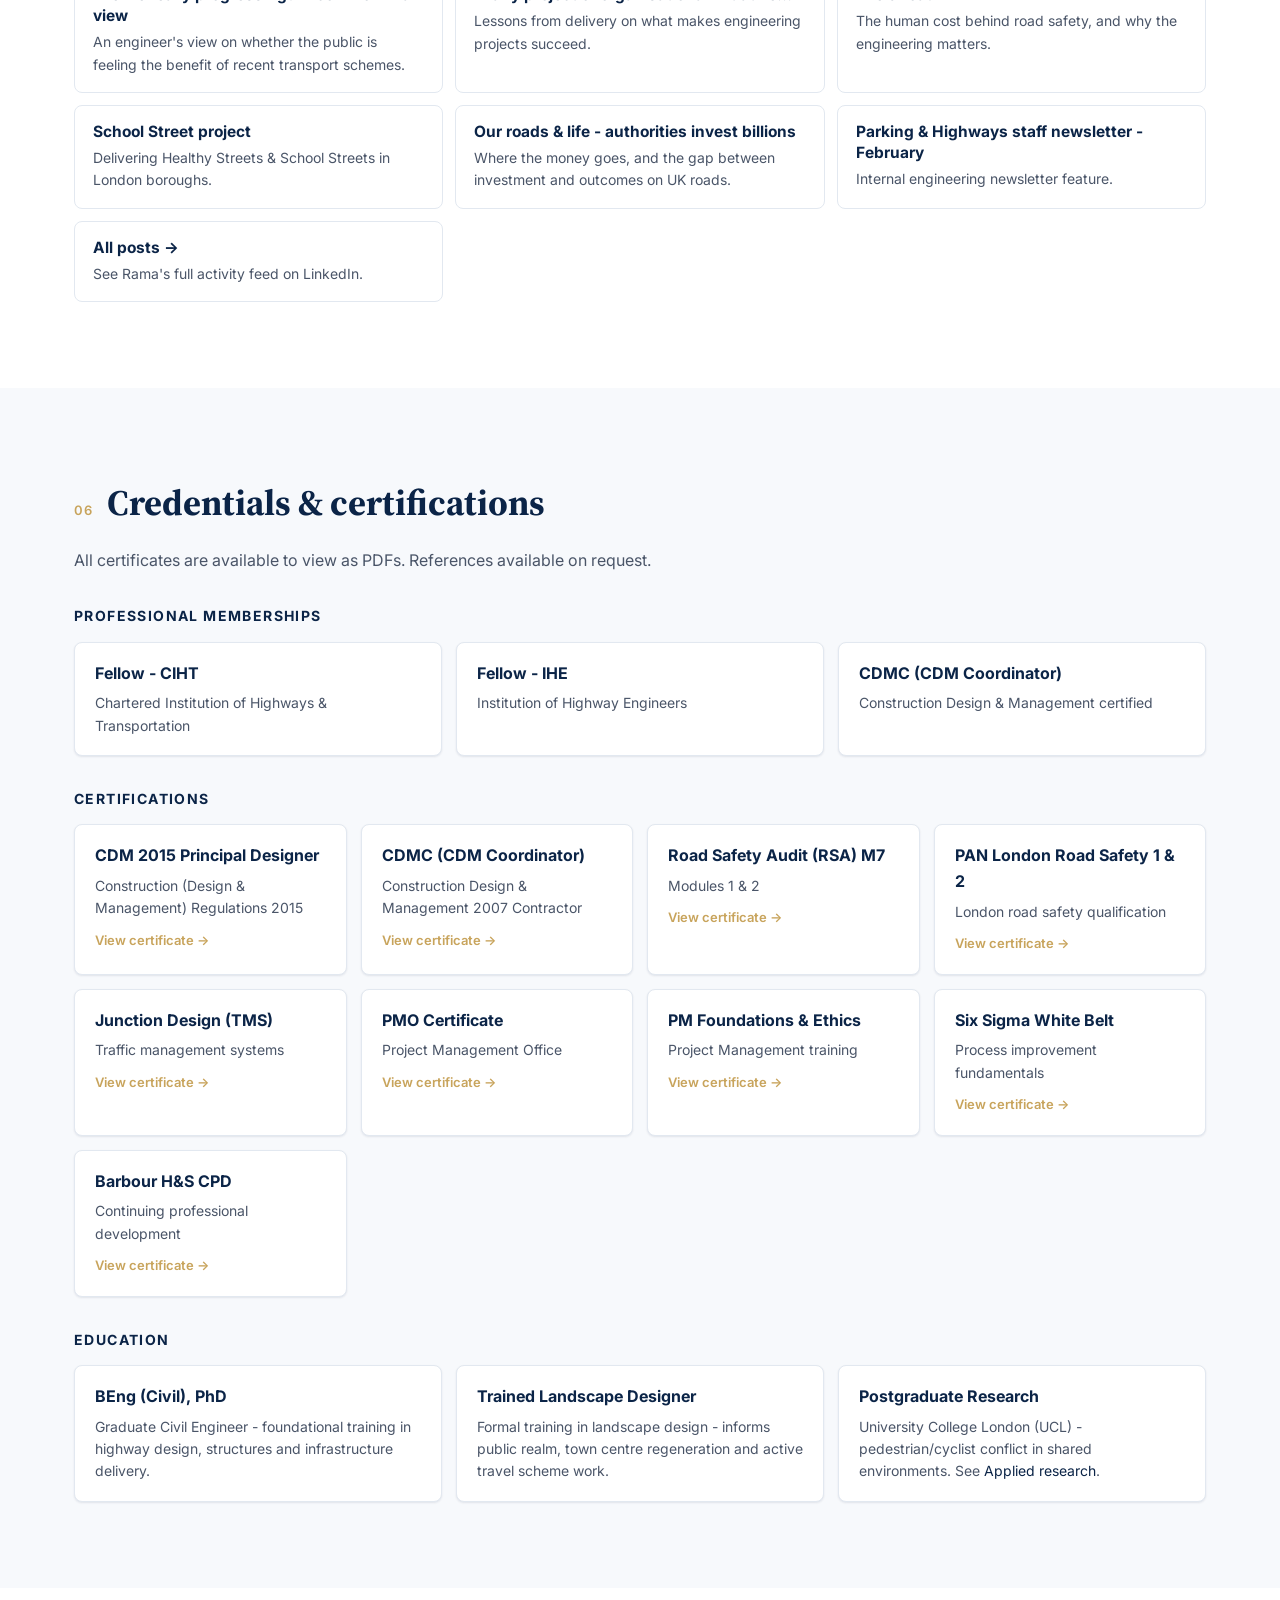
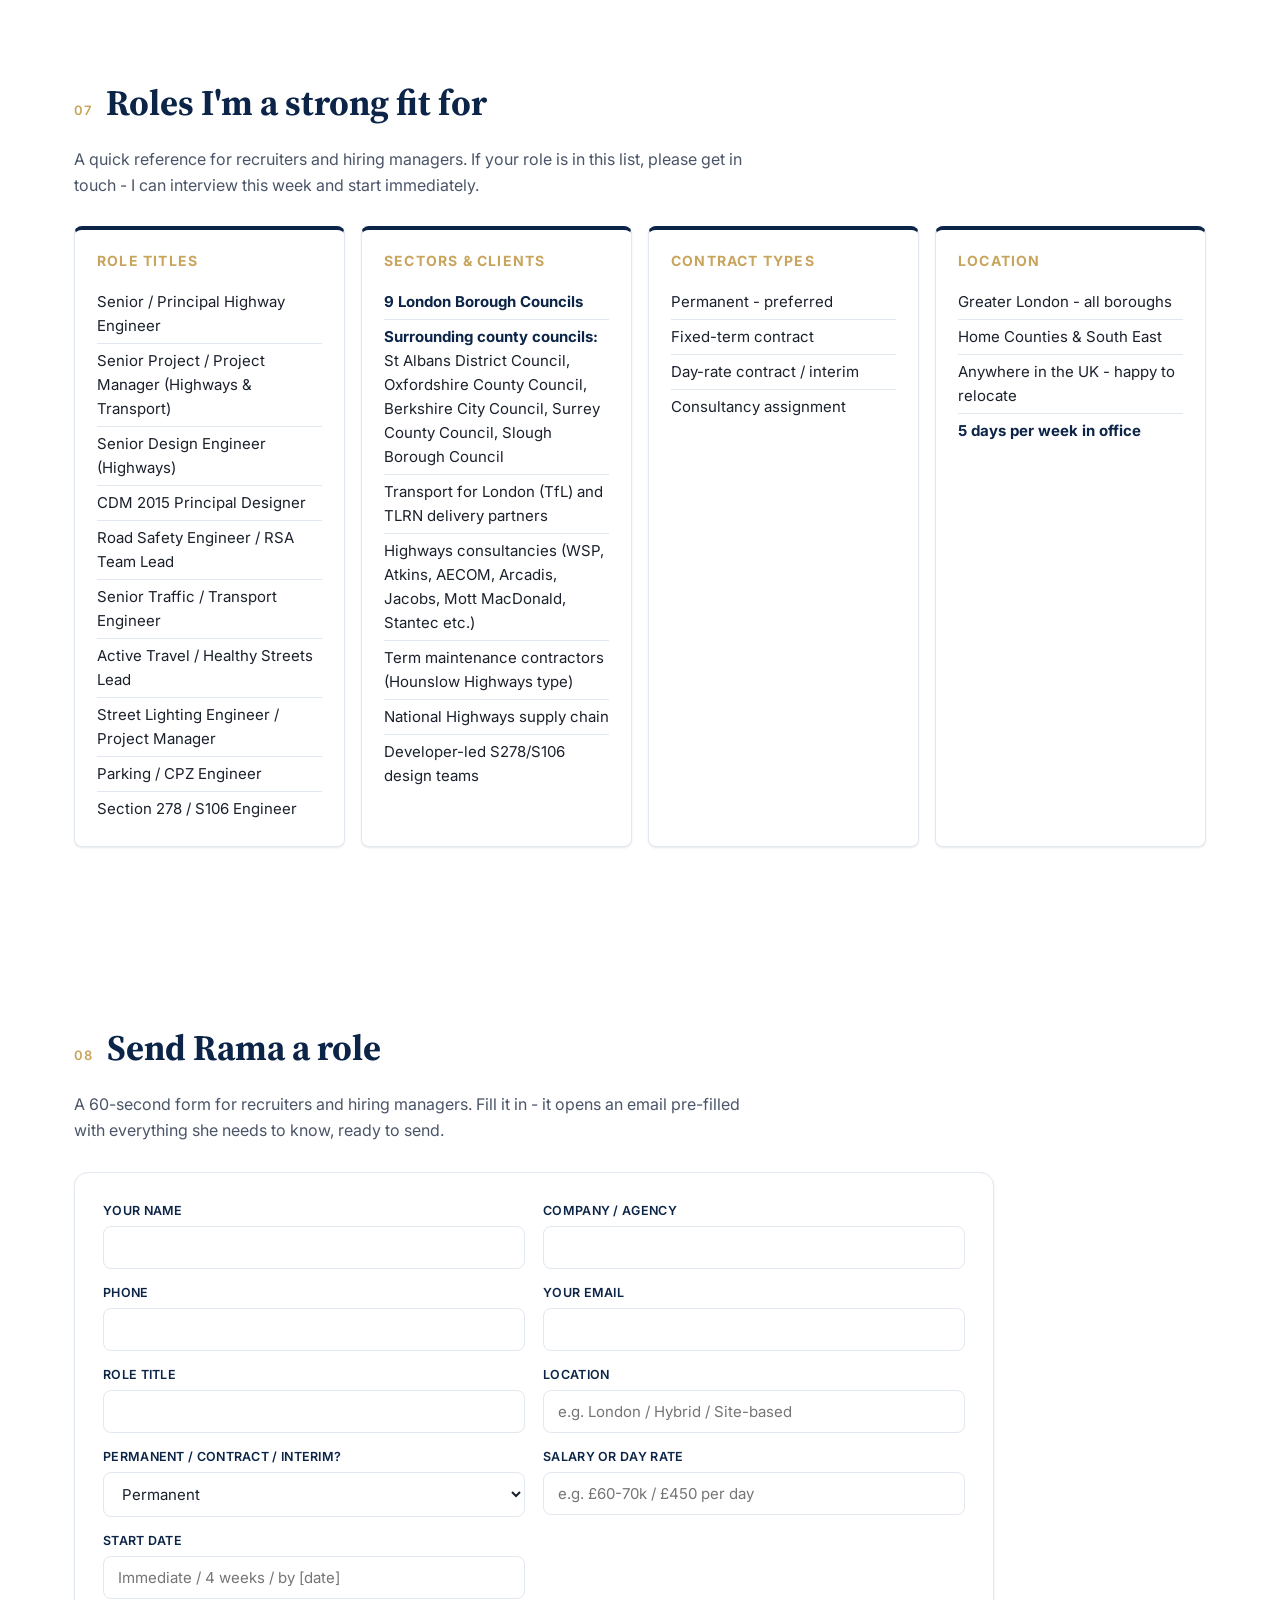
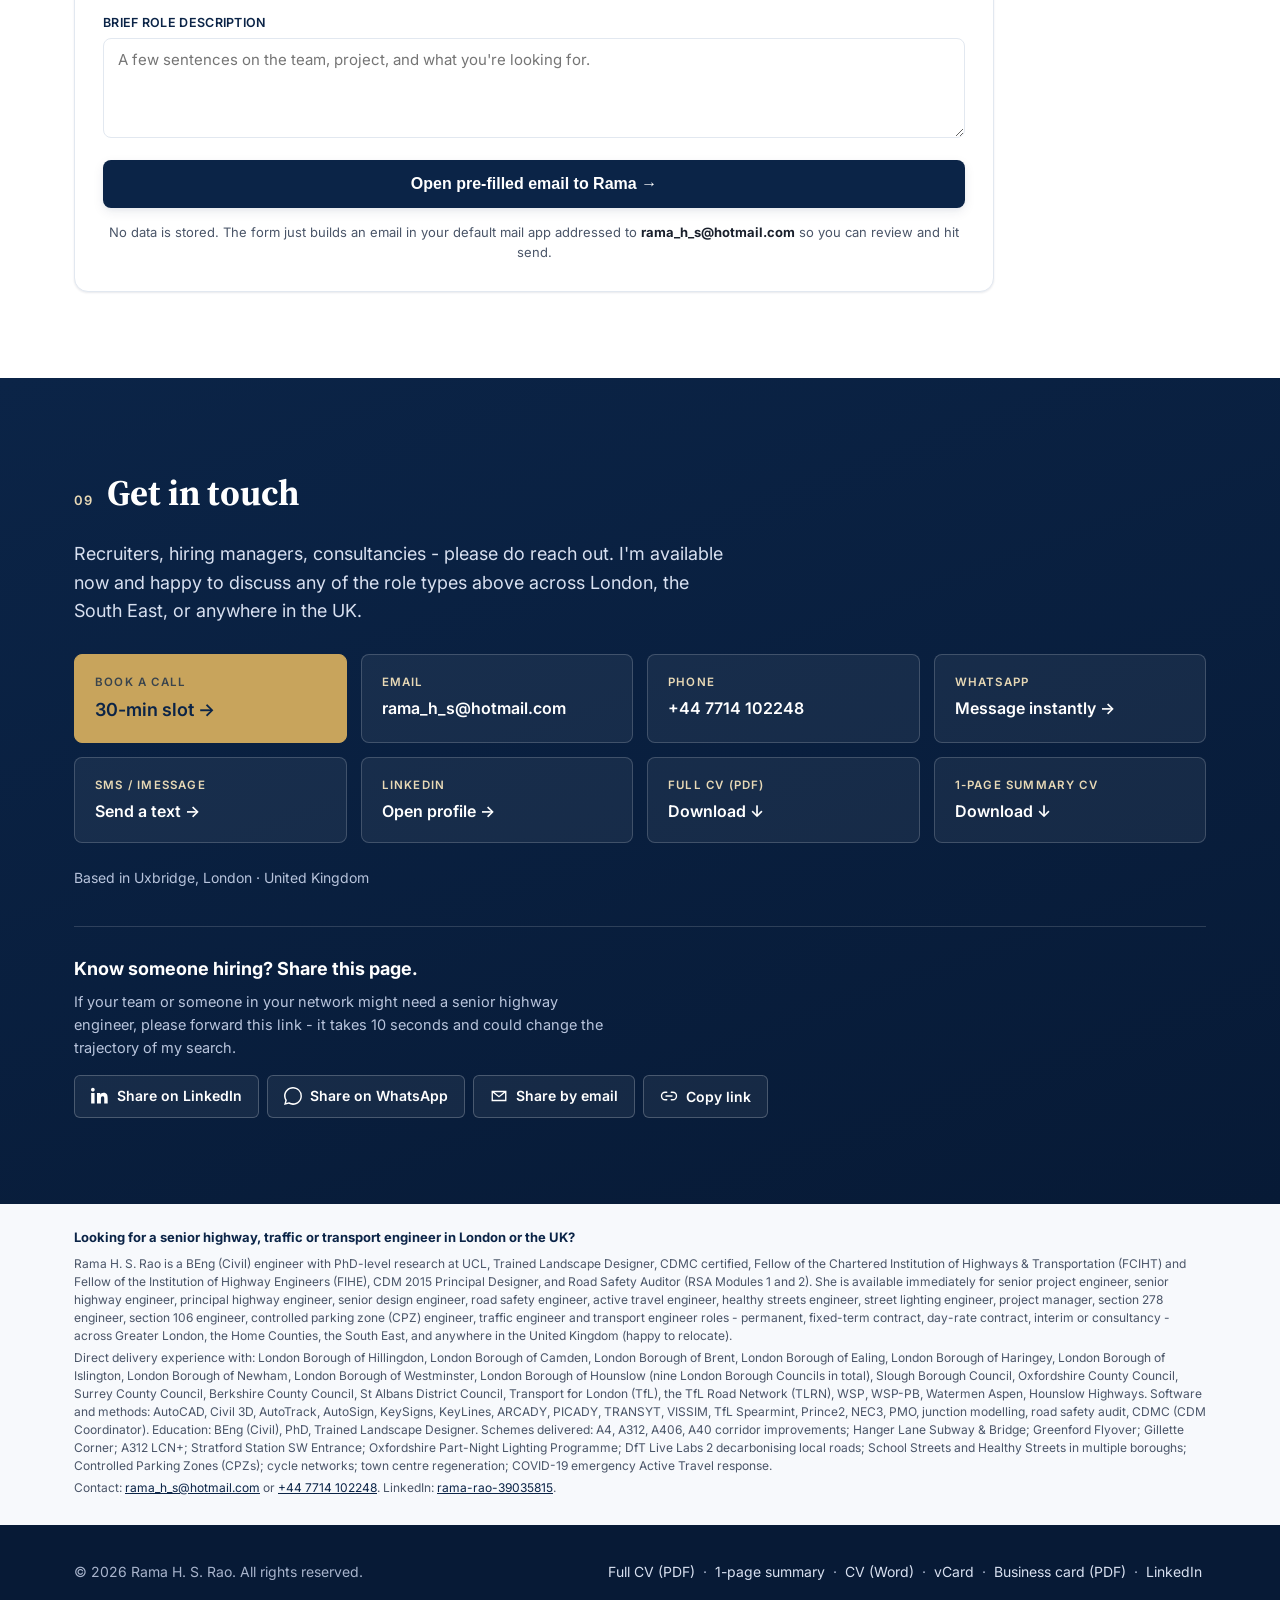
==== commit 75a010a6: "Remove all em-dashes sitewide Per Rama's request — em-dashes replaced with regular hyphens (with sur" ====
--- a/index.html
+++ b/index.html
@@ -1,1073 +1,1073 @@
 <!doctype html>
 <html lang="en">
 <head>
-  <meta charset="utf-8">
-  <meta name="viewport" content="width=device-width, initial-scale=1">
-  <meta name="theme-color" content="#0B2447">
-
-  <title>Rama H. S. Rao | Senior Project &amp; Highway Engineer | London</title>
-  <meta name="description" content="Senior Highway Engineer London — Rama H. S. Rao, FCIHT, FIHE, CDMC, CDM 2015 Principal Designer, RSA 1–2. 25+ years infrastructure development experience across London and surrounding home counties (Hillingdon, Camden, Brent, Ealing, Newham, Islington, Westminster, Slough, St Albans, Oxfordshire, Berkshire, Surrey). Available immediately — permanent, contract or interim — UK-wide.">
-  <meta name="author" content="Rama H. S. Rao">
-  <meta name="keywords" content="Senior Highway Engineer London, Senior Project Engineer London, Principal Highway Engineer, Senior Design Engineer Highways, Senior Traffic Engineer, Senior Transport Engineer London, CDM 2015 Principal Designer, CDMC Coordinator, Road Safety Audit RSA 1-2, Road Safety Engineer London, Active Travel Engineer, LCN, LCN+, Cycle routes, School Streets, Bus priority, Healthy Streets Engineer, Street Lighting Engineer, Part Night Lighting, Project Manager Highways, Section 278 Engineer, Section 106 Engineer, CPZ Engineer London, TfL TLRN engineer, CIHT Fellow, IHE Fellow, AutoCAD, Civil 3D, KeySigns, KeyLines, AutoTrack, ARCADY, PICADY, TRANSYT, VISSIM, NEC3, Highway Engineer Hillingdon, Camden, Brent, Ealing, Newham, Islington, Westminster, Slough, Oxfordshire, Berkshire, Surrey, Hounslow, St Albans, transportation engineer London, civil engineer London, infrastructure development, home counties, immediate start, available now, contract highway engineer, interim highway engineer, permanent highway engineer, freelance highway engineer London">
-  <link rel="canonical" href="https://engineer-rama-rao.github.io/">
-
-  <!-- Search engine verification — paste tokens from Google Search Console / Bing Webmaster Tools between the quotes -->
-  <meta name="google-site-verification" content="pTRXV2oP2B58rjBGGt1OShlqC-LBzwm7Revz-fZNsHg">
-  <meta name="msvalidate.01" content="PASTE_BING_WEBMASTER_TOKEN_HERE">
-
-  <!-- Open Graph -->
-  <meta property="og:type" content="profile">
-  <meta property="og:title" content="Rama H. S. Rao — Senior Project &amp; Highway Engineer">
-  <meta property="og:description" content="25+ years infrastructure development experience — highway, traffic and transportation schemes across London and surrounding home counties. FCIHT, FIHE, CDMC, CDM 2015 Principal Designer. Open to new opportunities.">
-  <meta property="og:url" content="https://engineer-rama-rao.github.io/">
-  <meta property="og:image" content="https://engineer-rama-rao.github.io/assets/icons/og-image.png">
-  <meta property="og:image:secure_url" content="https://engineer-rama-rao.github.io/assets/icons/og-image.png">
-  <meta property="og:image:type" content="image/png">
-  <meta property="og:image:width" content="1200">
-  <meta property="og:image:height" content="630">
-  <meta property="og:image:alt" content="Rama H. S. Rao — Senior Project & Highway Engineer. 25+ years infrastructure development across London and surrounding home counties. Open to new opportunities.">
-  <meta property="profile:first_name" content="Rama">
-  <meta property="profile:last_name" content="Rao">
-  <meta property="profile:username" content="engineer-rama-rao">
-  <meta property="profile:gender" content="female">
-  <meta property="og:locale" content="en_GB">
-  <meta property="og:site_name" content="Rama H. S. Rao — Portfolio">
-  <meta property="article:author" content="Rama H. S. Rao">
-  <meta property="article:section" content="Engineering Portfolio">
-
-  <!-- Twitter -->
-  <meta name="twitter:card" content="summary_large_image">
-  <meta name="twitter:title" content="Rama H. S. Rao — Senior Project &amp; Highway Engineer">
-  <meta name="twitter:description" content="25+ years infrastructure development experience — highway, traffic and transportation schemes across London and surrounding home counties. FCIHT, FIHE, CDMC. Open to new opportunities.">
-  <meta name="twitter:image" content="https://engineer-rama-rao.github.io/assets/icons/og-image.png">
-
-  <link rel="icon" type="image/svg+xml" href="assets/icons/favicon.svg">
-  <link rel="alternate icon" href="assets/icons/favicon.svg">
-
-  <!-- Search-engine signals -->
-  <meta name="robots" content="index, follow, max-image-preview:large, max-snippet:-1, max-video-preview:-1">
-  <meta name="googlebot" content="index, follow, max-image-preview:large, max-snippet:-1">
-  <meta name="bingbot" content="index, follow">
-  <meta name="rating" content="General">
-  <meta name="referrer" content="strict-origin-when-cross-origin">
-  <meta name="distribution" content="global">
-  <meta name="revisit-after" content="3 days">
-  <meta name="language" content="English">
-  <meta http-equiv="content-language" content="en-GB">
-  <meta name="geo.region" content="GB-LND">
-  <meta name="geo.placename" content="London, United Kingdom">
-  <meta name="geo.position" content="51.5074;-0.1278">
-  <meta name="ICBM" content="51.5074, -0.1278">
-
-  <!-- Link relations recognised by search engines -->
-  <link rel="author" href="https://engineer-rama-rao.github.io/#rama">
-  <link rel="me" href="https://www.linkedin.com/in/rama-rao-39035815/">
-  <link rel="me" href="mailto:rama_h_s@hotmail.com">
-  <link rel="alternate" type="application/rss+xml" title="Rama Rao — availability feed" href="feed.xml">
-
-  <link rel="preconnect" href="https://fonts.googleapis.com">
-  <link rel="preconnect" href="https://fonts.gstatic.com" crossorigin>
-  <link href="https://fonts.googleapis.com/css2?family=Inter:wght@400;500;600;700&family=Source+Serif+4:wght@600;700&display=swap" rel="stylesheet">
-
-  <link rel="stylesheet" href="styles.css">
-
-  <!-- JSON-LD: Person schema (primary Knowledge Graph entity) -->
-  <script type="application/ld+json">
-  {
-    "@context": "https://schema.org",
-    "@type": "Person",
-    "@id": "https://engineer-rama-rao.github.io/#rama",
-    "name": "Rama H. S. Rao",
-    "givenName": "Rama",
-    "additionalName": "H. S.",
-    "familyName": "Rao",
-    "alternateName": ["Ramya Rao", "Rama Rao", "Mrs. Rama H. S. Rao"],
-    "honorificPrefix": "Mrs.",
-    "honorificSuffix": "BEng (PhD), FCIHT, FIHE, CDMC",
-    "jobTitle": "Senior Project & Highway Engineer",
-    "description": "BEng (Civil), pursuing PhD. Trained Landscape Designer. CDMC certified. 25+ years of infrastructure development experience — extensive traffic and transportation development schemes on the Highway sector across London and the surrounding home counties. Proven experience in feasibility, design and implementation of major schemes and local safety schemes — LCN, LCN+, cycle routes, School Streets, bus priority projects, development projects, active travel, lighting improvement, Part-Night Lighting. Fellow of CIHT (FCIHT) and IHE (FIHE). CDM 2015 Principal Designer. Road Safety Audit Modules 1 & 2. Available immediately for senior project, design, principal-designer, road-safety, active-travel and street-lighting engineering roles UK-wide.",
-    "image": "https://engineer-rama-rao.github.io/assets/rama-portrait.jpg",
-    "email": "mailto:rama_h_s@hotmail.com",
-    "telephone": "+44-7714-102248",
-    "url": "https://engineer-rama-rao.github.io/",
-    "gender": "Female",
-    "nationality": { "@type": "Country", "name": "United Kingdom" },
-    "knowsLanguage": ["English", "Kannada", "Hindi"],
-    "sameAs": [
-      "https://www.linkedin.com/in/rama-rao-39035815/",
-      "https://github.com/engineer-rama-rao",
-      "https://calendly.com/engineer_rama"
-    ],
+ <meta charset="utf-8">
+ <meta name="viewport" content="width=device-width, initial-scale=1">
+ <meta name="theme-color" content="#0B2447">
+
+ <title>Rama H. S. Rao | Senior Project &amp; Highway Engineer | London</title>
+ <meta name="description" content="Senior Highway Engineer London - Rama H. S. Rao, FCIHT, FIHE, CDMC, CDM 2015 Principal Designer, RSA 1–2. 25+ years infrastructure development experience across London and surrounding home counties (Hillingdon, Camden, Brent, Ealing, Newham, Islington, Westminster, Slough, St Albans, Oxfordshire, Berkshire, Surrey). Available immediately - permanent, contract or interim - UK-wide.">
+ <meta name="author" content="Rama H. S. Rao">
+ <meta name="keywords" content="Senior Highway Engineer London, Senior Project Engineer London, Principal Highway Engineer, Senior Design Engineer Highways, Senior Traffic Engineer, Senior Transport Engineer London, CDM 2015 Principal Designer, CDMC Coordinator, Road Safety Audit RSA 1-2, Road Safety Engineer London, Active Travel Engineer, LCN, LCN+, Cycle routes, School Streets, Bus priority, Healthy Streets Engineer, Street Lighting Engineer, Part Night Lighting, Project Manager Highways, Section 278 Engineer, Section 106 Engineer, CPZ Engineer London, TfL TLRN engineer, CIHT Fellow, IHE Fellow, AutoCAD, Civil 3D, KeySigns, KeyLines, AutoTrack, ARCADY, PICADY, TRANSYT, VISSIM, NEC3, Highway Engineer Hillingdon, Camden, Brent, Ealing, Newham, Islington, Westminster, Slough, Oxfordshire, Berkshire, Surrey, Hounslow, St Albans, transportation engineer London, civil engineer London, infrastructure development, home counties, immediate start, available now, contract highway engineer, interim highway engineer, permanent highway engineer, freelance highway engineer London">
+ <link rel="canonical" href="https://engineer-rama-rao.github.io/">
+
+ <!-- Search engine verification - paste tokens from Google Search Console / Bing Webmaster Tools between the quotes -->
+ <meta name="google-site-verification" content="pTRXV2oP2B58rjBGGt1OShlqC-LBzwm7Revz-fZNsHg">
+ <meta name="msvalidate.01" content="PASTE_BING_WEBMASTER_TOKEN_HERE">
+
+ <!-- Open Graph -->
+ <meta property="og:type" content="profile">
+ <meta property="og:title" content="Rama H. S. Rao - Senior Project &amp; Highway Engineer">
+ <meta property="og:description" content="25+ years infrastructure development experience - highway, traffic and transportation schemes across London and surrounding home counties. FCIHT, FIHE, CDMC, CDM 2015 Principal Designer. Open to new opportunities.">
+ <meta property="og:url" content="https://engineer-rama-rao.github.io/">
+ <meta property="og:image" content="https://engineer-rama-rao.github.io/assets/icons/og-image.png">
+ <meta property="og:image:secure_url" content="https://engineer-rama-rao.github.io/assets/icons/og-image.png">
+ <meta property="og:image:type" content="image/png">
+ <meta property="og:image:width" content="1200">
+ <meta property="og:image:height" content="630">
+ <meta property="og:image:alt" content="Rama H. S. Rao - Senior Project & Highway Engineer. 25+ years infrastructure development across London and surrounding home counties. Open to new opportunities.">
+ <meta property="profile:first_name" content="Rama">
+ <meta property="profile:last_name" content="Rao">
+ <meta property="profile:username" content="engineer-rama-rao">
+ <meta property="profile:gender" content="female">
+ <meta property="og:locale" content="en_GB">
+ <meta property="og:site_name" content="Rama H. S. Rao - Portfolio">
+ <meta property="article:author" content="Rama H. S. Rao">
+ <meta property="article:section" content="Engineering Portfolio">
+
+ <!-- Twitter -->
+ <meta name="twitter:card" content="summary_large_image">
+ <meta name="twitter:title" content="Rama H. S. Rao - Senior Project &amp; Highway Engineer">
+ <meta name="twitter:description" content="25+ years infrastructure development experience - highway, traffic and transportation schemes across London and surrounding home counties. FCIHT, FIHE, CDMC. Open to new opportunities.">
+ <meta name="twitter:image" content="https://engineer-rama-rao.github.io/assets/icons/og-image.png">
+
+ <link rel="icon" type="image/svg+xml" href="assets/icons/favicon.svg">
+ <link rel="alternate icon" href="assets/icons/favicon.svg">
+
+ <!-- Search-engine signals -->
+ <meta name="robots" content="index, follow, max-image-preview:large, max-snippet:-1, max-video-preview:-1">
+ <meta name="googlebot" content="index, follow, max-image-preview:large, max-snippet:-1">
+ <meta name="bingbot" content="index, follow">
+ <meta name="rating" content="General">
+ <meta name="referrer" content="strict-origin-when-cross-origin">
+ <meta name="distribution" content="global">
+ <meta name="revisit-after" content="3 days">
+ <meta name="language" content="English">
+ <meta http-equiv="content-language" content="en-GB">
+ <meta name="geo.region" content="GB-LND">
+ <meta name="geo.placename" content="London, United Kingdom">
+ <meta name="geo.position" content="51.5074;-0.1278">
+ <meta name="ICBM" content="51.5074, -0.1278">
+
+ <!-- Link relations recognised by search engines -->
+ <link rel="author" href="https://engineer-rama-rao.github.io/#rama">
+ <link rel="me" href="https://www.linkedin.com/in/rama-rao-39035815/">
+ <link rel="me" href="mailto:rama_h_s@hotmail.com">
+ <link rel="alternate" type="application/rss+xml" title="Rama Rao - availability feed" href="feed.xml">
+
+ <link rel="preconnect" href="https://fonts.googleapis.com">
+ <link rel="preconnect" href="https://fonts.gstatic.com" crossorigin>
+ <link href="https://fonts.googleapis.com/css2?family=Inter:wght@400;500;600;700&family=Source+Serif+4:wght@600;700&display=swap" rel="stylesheet">
+
+ <link rel="stylesheet" href="styles.css">
+
+ <!-- JSON-LD: Person schema (primary Knowledge Graph entity) -->
+ <script type="application/ld+json">
+ {
+  "@context": "https://schema.org",
+  "@type": "Person",
+  "@id": "https://engineer-rama-rao.github.io/#rama",
+  "name": "Rama H. S. Rao",
+  "givenName": "Rama",
+  "additionalName": "H. S.",
+  "familyName": "Rao",
+  "alternateName": ["Ramya Rao", "Rama Rao", "Mrs. Rama H. S. Rao"],
+  "honorificPrefix": "Mrs.",
+  "honorificSuffix": "BEng (PhD), FCIHT, FIHE, CDMC",
+  "jobTitle": "Senior Project & Highway Engineer",
+  "description": "BEng (Civil), pursuing PhD. Trained Landscape Designer. CDMC certified. 25+ years of infrastructure development experience - extensive traffic and transportation development schemes on the Highway sector across London and the surrounding home counties. Proven experience in feasibility, design and implementation of major schemes and local safety schemes - LCN, LCN+, cycle routes, School Streets, bus priority projects, development projects, active travel, lighting improvement, Part-Night Lighting. Fellow of CIHT (FCIHT) and IHE (FIHE). CDM 2015 Principal Designer. Road Safety Audit Modules 1 & 2. Available immediately for senior project, design, principal-designer, road-safety, active-travel and street-lighting engineering roles UK-wide.",
+  "image": "https://engineer-rama-rao.github.io/assets/rama-portrait.jpg",
+  "email": "mailto:rama_h_s@hotmail.com",
+  "telephone": "+44-7714-102248",
+  "url": "https://engineer-rama-rao.github.io/",
+  "gender": "Female",
+  "nationality": { "@type": "Country", "name": "United Kingdom" },
+  "knowsLanguage": ["English", "Kannada", "Hindi"],
+  "sameAs": [
+   "https://www.linkedin.com/in/rama-rao-39035815/",
+   "https://github.com/engineer-rama-rao",
+   "https://calendly.com/engineer_rama"
+  ],
+  "address": {
+   "@type": "PostalAddress",
+   "addressLocality": "Uxbridge",
+   "addressRegion": "Greater London",
+   "addressCountry": "GB"
+  },
+  "workLocation": [
+   { "@type": "Place", "name": "Greater London, UK" },
+   { "@type": "Place", "name": "South East England" },
+   { "@type": "Place", "name": "United Kingdom (relocate)" }
+  ],
+  "alumniOf": [
+   { "@type": "EducationalOrganization", "name": "University College London (UCL)", "url": "https://www.ucl.ac.uk/" }
+  ],
+  "memberOf": [
+   { "@type": "Organization", "name": "Chartered Institution of Highways & Transportation (CIHT)", "url": "https://www.ciht.org.uk/" },
+   { "@type": "Organization", "name": "Institution of Highway Engineers (IHE)", "url": "https://theihe.org/" }
+  ],
+  "hasCredential": [
+   { "@type": "EducationalOccupationalCredential", "credentialCategory": "Degree", "name": "BEng (Civil), PhD" },
+   { "@type": "EducationalOccupationalCredential", "credentialCategory": "Professional Training", "name": "Trained Landscape Designer" },
+   { "@type": "EducationalOccupationalCredential", "credentialCategory": "Professional Certification", "name": "CDMC (CDM Coordinator)" },
+   { "@type": "EducationalOccupationalCredential", "credentialCategory": "Professional Certification", "name": "Fellow CIHT (FCIHT)" },
+   { "@type": "EducationalOccupationalCredential", "credentialCategory": "Professional Certification", "name": "Fellow IHE (FIHE)" },
+   { "@type": "EducationalOccupationalCredential", "credentialCategory": "Professional Certification", "name": "CDM 2015 Principal Designer" },
+   { "@type": "EducationalOccupationalCredential", "credentialCategory": "Professional Certification", "name": "Road Safety Audit (RSA Modules 1 & 2)" },
+   { "@type": "EducationalOccupationalCredential", "credentialCategory": "Professional Certification", "name": "NEC3 Contracts" },
+   { "@type": "EducationalOccupationalCredential", "credentialCategory": "Professional Certification", "name": "PMO" },
+   { "@type": "EducationalOccupationalCredential", "credentialCategory": "Professional Certification", "name": "Six Sigma White Belt" }
+  ],
+  "knowsAbout": [
+   "Highway Engineering",
+   "Senior Project Engineering",
+   "Senior Highway Engineer",
+   "Principal Highway Engineer",
+   "Transport for London (TfL) Road Network (TLRN)",
+   "Road Safety Engineering",
+   "Road Safety Audit",
+   "Junction and Corridor Improvement Design",
+   "Active Travel Engineering",
+   "Healthy Streets",
+   "School Streets",
+   "Controlled Parking Zones (CPZ)",
+   "Street Lighting Design",
+   "Part-Night Lighting",
+   "Decarbonisation of Local Roads",
+   "DfT Live Labs 2",
+   "CDM 2015 Principal Designer Duties",
+   "NEC3 Contract Management",
+   "Section 278 / Section 106 / Section 38 / Section 104 Agreements",
+   "Traffic Regulation Orders (TROs)",
+   "AutoCAD",
+   "AutoTrack",
+   "ARCADY",
+   "PICADY",
+   "TRANSYT",
+   "VISSIM",
+   "TfL Spearmint",
+   "Prince2",
+   "Public sector engineering delivery",
+   "Highways consultancy",
+   "Stakeholder consultation",
+   "Accident analysis"
+  ],
+  "worksFor": {
+   "@type": "Organization",
+   "name": "London Borough of Hillingdon",
+   "url": "https://www.hillingdon.gov.uk/"
+  },
+  "hasOccupation": {
+   "@type": "Occupation",
+   "name": "Senior Highway Engineer",
+   "occupationLocation": { "@type": "Country", "name": "United Kingdom" },
+   "skills": "Highway engineering, road safety, junction design, active travel, CDM 2015, NEC3, AutoCAD, ARCADY, PICADY, TRANSYT",
+   "experienceRequirements": "25+ years",
+   "qualifications": "BEng (Civil), FCIHT, FIHE, CDMC, CDM 2015 Principal Designer, RSA 1-2"
+  },
+  "seeks": {
+   "@type": "Demand",
+   "name": "Senior Project / Highway Engineer roles in the UK",
+   "availability": "InStock",
+   "availabilityStarts": "2026-06-21"
+  }
+ }
+ </script>
+
+ <!-- JSON-LD: WebSite with SiteNavigationElement & SearchAction -->
+ <script type="application/ld+json">
+ {
+  "@context": "https://schema.org",
+  "@type": "WebSite",
+  "@id": "https://engineer-rama-rao.github.io/#website",
+  "url": "https://engineer-rama-rao.github.io/",
+  "name": "Rama H. S. Rao - Senior Project & Highway Engineer",
+  "description": "Portfolio, CV and project history of Rama H. S. Rao, BEng (PhD). Senior Highway Engineer, London - 25+ years infrastructure development across London and surrounding home counties. Available immediately.",
+  "inLanguage": "en-GB",
+  "publisher": { "@id": "https://engineer-rama-rao.github.io/#rama" },
+  "about": { "@id": "https://engineer-rama-rao.github.io/#rama" },
+  "potentialAction": [
+   {
+    "@type": "ContactAction",
+    "name": "Book a 30-minute call",
+    "target": "https://calendly.com/engineer_rama/30min"
+   },
+   {
+    "@type": "ReadAction",
+    "name": "Download CV",
+    "target": "https://engineer-rama-rao.github.io/cv/Rama-Rao-CV.pdf"
+   }
+  ]
+ }
+ </script>
+
+ <!-- JSON-LD: ProfilePage -->
+ <script type="application/ld+json">
+ {
+  "@context": "https://schema.org",
+  "@type": "ProfilePage",
+  "@id": "https://engineer-rama-rao.github.io/#profile",
+  "url": "https://engineer-rama-rao.github.io/",
+  "name": "Rama H. S. Rao - Profile",
+  "mainEntity": { "@id": "https://engineer-rama-rao.github.io/#rama" },
+  "primaryImageOfPage": "https://engineer-rama-rao.github.io/assets/rama-portrait.jpg",
+  "dateModified": "2026-06-21",
+  "datePublished": "2026-06-21",
+  "lastReviewed": "2026-06-21",
+  "inLanguage": "en-GB"
+ }
+ </script>
+
+ <!-- JSON-LD: JobPosting (Rama as the available candidate - reverse JobPosting helps recruiter-side LLM tools) -->
+ <script type="application/ld+json">
+ {
+  "@context": "https://schema.org",
+  "@type": "JobPosting",
+  "@id": "https://engineer-rama-rao.github.io/#availability",
+  "title": "Senior Project & Highway Engineer - available immediately",
+  "description": "Rama H. S. Rao, FCIHT, FIHE, CDMC, is available immediately for senior highway, traffic and transport engineering roles across the UK. 25+ years of infrastructure development experience with TfL, the TLRN, nine London Borough Councils and surrounding home counties. Permanent, fixed-term contract, day-rate contract or interim. Five days a week on-site. Happy to relocate anywhere in the UK.",
+  "datePosted": "2026-06-21",
+  "validThrough": "2026-12-31",
+  "employmentType": ["FULL_TIME", "CONTRACTOR", "TEMPORARY"],
+  "jobLocationType": "TELECOMMUTE",
+  "jobLocation": [
+   {
+    "@type": "Place",
     "address": {
-      "@type": "PostalAddress",
-      "addressLocality": "Uxbridge",
-      "addressRegion": "Greater London",
-      "addressCountry": "GB"
-    },
-    "workLocation": [
-      { "@type": "Place", "name": "Greater London, UK" },
-      { "@type": "Place", "name": "South East England" },
-      { "@type": "Place", "name": "United Kingdom (relocate)" }
-    ],
-    "alumniOf": [
-      { "@type": "EducationalOrganization", "name": "University College London (UCL)", "url": "https://www.ucl.ac.uk/" }
-    ],
-    "memberOf": [
-      { "@type": "Organization", "name": "Chartered Institution of Highways & Transportation (CIHT)", "url": "https://www.ciht.org.uk/" },
-      { "@type": "Organization", "name": "Institution of Highway Engineers (IHE)", "url": "https://theihe.org/" }
-    ],
-    "hasCredential": [
-      { "@type": "EducationalOccupationalCredential", "credentialCategory": "Degree", "name": "BEng (Civil), PhD" },
-      { "@type": "EducationalOccupationalCredential", "credentialCategory": "Professional Training", "name": "Trained Landscape Designer" },
-      { "@type": "EducationalOccupationalCredential", "credentialCategory": "Professional Certification", "name": "CDMC (CDM Coordinator)" },
-      { "@type": "EducationalOccupationalCredential", "credentialCategory": "Professional Certification", "name": "Fellow CIHT (FCIHT)" },
-      { "@type": "EducationalOccupationalCredential", "credentialCategory": "Professional Certification", "name": "Fellow IHE (FIHE)" },
-      { "@type": "EducationalOccupationalCredential", "credentialCategory": "Professional Certification", "name": "CDM 2015 Principal Designer" },
-      { "@type": "EducationalOccupationalCredential", "credentialCategory": "Professional Certification", "name": "Road Safety Audit (RSA Modules 1 & 2)" },
-      { "@type": "EducationalOccupationalCredential", "credentialCategory": "Professional Certification", "name": "NEC3 Contracts" },
-      { "@type": "EducationalOccupationalCredential", "credentialCategory": "Professional Certification", "name": "PMO" },
-      { "@type": "EducationalOccupationalCredential", "credentialCategory": "Professional Certification", "name": "Six Sigma White Belt" }
-    ],
-    "knowsAbout": [
-      "Highway Engineering",
-      "Senior Project Engineering",
-      "Senior Highway Engineer",
-      "Principal Highway Engineer",
-      "Transport for London (TfL) Road Network (TLRN)",
-      "Road Safety Engineering",
-      "Road Safety Audit",
-      "Junction and Corridor Improvement Design",
-      "Active Travel Engineering",
-      "Healthy Streets",
-      "School Streets",
-      "Controlled Parking Zones (CPZ)",
-      "Street Lighting Design",
-      "Part-Night Lighting",
-      "Decarbonisation of Local Roads",
-      "DfT Live Labs 2",
-      "CDM 2015 Principal Designer Duties",
-      "NEC3 Contract Management",
-      "Section 278 / Section 106 / Section 38 / Section 104 Agreements",
-      "Traffic Regulation Orders (TROs)",
-      "AutoCAD",
-      "AutoTrack",
-      "ARCADY",
-      "PICADY",
-      "TRANSYT",
-      "VISSIM",
-      "TfL Spearmint",
-      "Prince2",
-      "Public sector engineering delivery",
-      "Highways consultancy",
-      "Stakeholder consultation",
-      "Accident analysis"
-    ],
-    "worksFor": {
-      "@type": "Organization",
-      "name": "London Borough of Hillingdon",
-      "url": "https://www.hillingdon.gov.uk/"
-    },
-    "hasOccupation": {
-      "@type": "Occupation",
-      "name": "Senior Highway Engineer",
-      "occupationLocation": { "@type": "Country", "name": "United Kingdom" },
-      "skills": "Highway engineering, road safety, junction design, active travel, CDM 2015, NEC3, AutoCAD, ARCADY, PICADY, TRANSYT",
-      "experienceRequirements": "25+ years",
-      "qualifications": "BEng (Civil), FCIHT, FIHE, CDMC, CDM 2015 Principal Designer, RSA 1-2"
-    },
-    "seeks": {
-      "@type": "Demand",
-      "name": "Senior Project / Highway Engineer roles in the UK",
-      "availability": "InStock",
-      "availabilityStarts": "2026-06-21"
+     "@type": "PostalAddress",
+     "addressLocality": "London",
+     "addressRegion": "Greater London",
+     "addressCountry": "GB"
     }
+   }
+  ],
+  "applicantLocationRequirements": { "@type": "Country", "name": "United Kingdom" },
+  "industry": "Highway Engineering, Civil Engineering, Transport Engineering",
+  "occupationalCategory": ["Senior Highway Engineer", "Principal Highway Engineer", "Senior Project Engineer", "CDM 2015 Principal Designer", "Road Safety Engineer", "Senior Design Engineer", "Active Travel Engineer", "Street Lighting Engineer"],
+  "qualifications": "BEng (Civil) with PhD, Trained Landscape Designer, FCIHT, FIHE, CDMC, CDM 2015 Principal Designer, Road Safety Audit (RSA 1–2), NEC3",
+  "experienceRequirements": "25+ years",
+  "skills": "Highway engineering, road safety engineering, junction design, active travel, healthy streets, CDM 2015, NEC3, S278, S106, AutoCAD, ARCADY, PICADY, TRANSYT, VISSIM, TfL Spearmint, junction modelling",
+  "hiringOrganization": {
+   "@type": "Person",
+   "@id": "https://engineer-rama-rao.github.io/#rama"
   }
-  </script>
-
-  <!-- JSON-LD: WebSite with SiteNavigationElement & SearchAction -->
-  <script type="application/ld+json">
-  {
-    "@context": "https://schema.org",
-    "@type": "WebSite",
-    "@id": "https://engineer-rama-rao.github.io/#website",
-    "url": "https://engineer-rama-rao.github.io/",
-    "name": "Rama H. S. Rao — Senior Project & Highway Engineer",
-    "description": "Portfolio, CV and project history of Rama H. S. Rao, BEng (PhD). Senior Highway Engineer, London — 25+ years infrastructure development across London and surrounding home counties. Available immediately.",
-    "inLanguage": "en-GB",
-    "publisher": { "@id": "https://engineer-rama-rao.github.io/#rama" },
-    "about": { "@id": "https://engineer-rama-rao.github.io/#rama" },
-    "potentialAction": [
-      {
-        "@type": "ContactAction",
-        "name": "Book a 30-minute call",
-        "target": "https://calendly.com/engineer_rama/30min"
-      },
-      {
-        "@type": "ReadAction",
-        "name": "Download CV",
-        "target": "https://engineer-rama-rao.github.io/cv/Rama-Rao-CV.pdf"
-      }
-    ]
-  }
-  </script>
-
-  <!-- JSON-LD: ProfilePage -->
-  <script type="application/ld+json">
-  {
-    "@context": "https://schema.org",
-    "@type": "ProfilePage",
-    "@id": "https://engineer-rama-rao.github.io/#profile",
-    "url": "https://engineer-rama-rao.github.io/",
-    "name": "Rama H. S. Rao — Profile",
-    "mainEntity": { "@id": "https://engineer-rama-rao.github.io/#rama" },
-    "primaryImageOfPage": "https://engineer-rama-rao.github.io/assets/rama-portrait.jpg",
-    "dateModified": "2026-06-21",
-    "datePublished": "2026-06-21",
-    "lastReviewed": "2026-06-21",
-    "inLanguage": "en-GB"
-  }
-  </script>
-
-  <!-- JSON-LD: JobPosting (Rama as the available candidate — reverse JobPosting helps recruiter-side LLM tools) -->
-  <script type="application/ld+json">
-  {
-    "@context": "https://schema.org",
-    "@type": "JobPosting",
-    "@id": "https://engineer-rama-rao.github.io/#availability",
-    "title": "Senior Project & Highway Engineer — available immediately",
-    "description": "Rama H. S. Rao, FCIHT, FIHE, CDMC, is available immediately for senior highway, traffic and transport engineering roles across the UK. 25+ years of infrastructure development experience with TfL, the TLRN, nine London Borough Councils and surrounding home counties. Permanent, fixed-term contract, day-rate contract or interim. Five days a week on-site. Happy to relocate anywhere in the UK.",
-    "datePosted": "2026-06-21",
-    "validThrough": "2026-12-31",
-    "employmentType": ["FULL_TIME", "CONTRACTOR", "TEMPORARY"],
-    "jobLocationType": "TELECOMMUTE",
-    "jobLocation": [
-      {
-        "@type": "Place",
-        "address": {
-          "@type": "PostalAddress",
-          "addressLocality": "London",
-          "addressRegion": "Greater London",
-          "addressCountry": "GB"
-        }
-      }
-    ],
-    "applicantLocationRequirements": { "@type": "Country", "name": "United Kingdom" },
-    "industry": "Highway Engineering, Civil Engineering, Transport Engineering",
-    "occupationalCategory": ["Senior Highway Engineer", "Principal Highway Engineer", "Senior Project Engineer", "CDM 2015 Principal Designer", "Road Safety Engineer", "Senior Design Engineer", "Active Travel Engineer", "Street Lighting Engineer"],
-    "qualifications": "BEng (Civil) with PhD, Trained Landscape Designer, FCIHT, FIHE, CDMC, CDM 2015 Principal Designer, Road Safety Audit (RSA 1–2), NEC3",
-    "experienceRequirements": "25+ years",
-    "skills": "Highway engineering, road safety engineering, junction design, active travel, healthy streets, CDM 2015, NEC3, S278, S106, AutoCAD, ARCADY, PICADY, TRANSYT, VISSIM, TfL Spearmint, junction modelling",
-    "hiringOrganization": {
-      "@type": "Person",
-      "@id": "https://engineer-rama-rao.github.io/#rama"
+ }
+ </script>
+
+ <!-- JSON-LD: FAQ for recruiters (rich snippets in Google search) -->
+ <script type="application/ld+json">
+ {
+  "@context": "https://schema.org",
+  "@type": "FAQPage",
+  "mainEntity": [
+   {
+    "@type": "Question",
+    "name": "Is Rama H. S. Rao available now?",
+    "acceptedAnswer": {
+     "@type": "Answer",
+     "text": "Yes. Rama is available immediately for senior highway, traffic and transport engineering roles in the UK. She is open to permanent, fixed-term contract, day-rate contract or interim work, and happy to be on-site five days a week."
     }
-  }
-  </script>
-
-  <!-- JSON-LD: FAQ for recruiters (rich snippets in Google search) -->
-  <script type="application/ld+json">
-  {
-    "@context": "https://schema.org",
-    "@type": "FAQPage",
-    "mainEntity": [
-      {
-        "@type": "Question",
-        "name": "Is Rama H. S. Rao available now?",
-        "acceptedAnswer": {
-          "@type": "Answer",
-          "text": "Yes. Rama is available immediately for senior highway, traffic and transport engineering roles in the UK. She is open to permanent, fixed-term contract, day-rate contract or interim work, and happy to be on-site five days a week."
-        }
-      },
-      {
-        "@type": "Question",
-        "name": "What roles is she a strong fit for?",
-        "acceptedAnswer": {
-          "@type": "Answer",
-          "text": "Senior or Principal Highway Engineer, Senior Project Engineer or Project Manager (Highways & Transport), Senior Design Engineer (Highways), CDM 2015 Principal Designer, Road Safety Engineer, Senior Traffic or Transport Engineer, Active Travel & Healthy Streets Lead, Street Lighting Engineer or PM, Controlled Parking Zone / Parking Engineer, Section 278 / Section 106 Engineer."
-        }
-      },
-      {
-        "@type": "Question",
-        "name": "Where can she work?",
-        "acceptedAnswer": {
-          "@type": "Answer",
-          "text": "Greater London and all London boroughs, the Home Counties, and the South East. She is also happy to relocate anywhere in the United Kingdom for the right role."
-        }
-      },
-      {
-        "@type": "Question",
-        "name": "What are her qualifications?",
-        "acceptedAnswer": {
-          "@type": "Answer",
-          "text": "BEng (Civil) with ongoing PhD-level research at UCL. Trained Landscape Designer. CDMC certified. Fellow of the Chartered Institution of Highways & Transportation (FCIHT). Fellow of the Institution of Highway Engineers (FIHE). CDM 2015 Principal Designer. Road Safety Audit Modules 1 and 2. NEC3, PMO, Six Sigma White Belt."
-        }
-      },
-      {
-        "@type": "Question",
-        "name": "What client experience does she have?",
-        "acceptedAnswer": {
-          "@type": "Answer",
-          "text": "25+ years across Transport for London (TfL) Road Network (TLRN), nine London boroughs — Hillingdon, Camden, Brent, Ealing, Haringey, Islington, Newham, Westminster, Hounslow — plus Slough BC, Oxfordshire CC, Surrey CC, St Albans DC, and the consultancies WSP, WSP–PB, Watermen Aspen and Hounslow Highways."
-        }
-      },
-      {
-        "@type": "Question",
-        "name": "How do I get in touch?",
-        "acceptedAnswer": {
-          "@type": "Answer",
-          "text": "Book a 30-minute call directly at https://calendly.com/engineer_rama/30min, WhatsApp or call +44 7714 102248, or email rama_h_s@hotmail.com. Full portfolio and CV at https://engineer-rama-rao.github.io."
-        }
-      }
-    ]
-  }
-  </script>
-
-  <!-- JSON-LD: BreadcrumbList -->
-  <script type="application/ld+json">
-  {
-    "@context": "https://schema.org",
-    "@type": "BreadcrumbList",
-    "itemListElement": [
-      { "@type": "ListItem", "position": 1, "name": "Home", "item": "https://engineer-rama-rao.github.io/" },
-      { "@type": "ListItem", "position": 2, "name": "Experience", "item": "https://engineer-rama-rao.github.io/#experience" },
-      { "@type": "ListItem", "position": 3, "name": "Projects", "item": "https://engineer-rama-rao.github.io/#projects" },
-      { "@type": "ListItem", "position": 4, "name": "Credentials", "item": "https://engineer-rama-rao.github.io/#certifications" },
-      { "@type": "ListItem", "position": 5, "name": "Roles I'm a fit for", "item": "https://engineer-rama-rao.github.io/#fit" },
-      { "@type": "ListItem", "position": 6, "name": "Send Rama a role", "item": "https://engineer-rama-rao.github.io/#intake" },
-      { "@type": "ListItem", "position": 7, "name": "Contact", "item": "https://engineer-rama-rao.github.io/#contact" }
-    ]
-  }
-  </script>
+   },
+   {
+    "@type": "Question",
+    "name": "What roles is she a strong fit for?",
+    "acceptedAnswer": {
+     "@type": "Answer",
+     "text": "Senior or Principal Highway Engineer, Senior Project Engineer or Project Manager (Highways & Transport), Senior Design Engineer (Highways), CDM 2015 Principal Designer, Road Safety Engineer, Senior Traffic or Transport Engineer, Active Travel & Healthy Streets Lead, Street Lighting Engineer or PM, Controlled Parking Zone / Parking Engineer, Section 278 / Section 106 Engineer."
+    }
+   },
+   {
+    "@type": "Question",
+    "name": "Where can she work?",
+    "acceptedAnswer": {
+     "@type": "Answer",
+     "text": "Greater London and all London boroughs, the Home Counties, and the South East. She is also happy to relocate anywhere in the United Kingdom for the right role."
+    }
+   },
+   {
+    "@type": "Question",
+    "name": "What are her qualifications?",
+    "acceptedAnswer": {
+     "@type": "Answer",
+     "text": "BEng (Civil) with ongoing PhD-level research at UCL. Trained Landscape Designer. CDMC certified. Fellow of the Chartered Institution of Highways & Transportation (FCIHT). Fellow of the Institution of Highway Engineers (FIHE). CDM 2015 Principal Designer. Road Safety Audit Modules 1 and 2. NEC3, PMO, Six Sigma White Belt."
+    }
+   },
+   {
+    "@type": "Question",
+    "name": "What client experience does she have?",
+    "acceptedAnswer": {
+     "@type": "Answer",
+     "text": "25+ years across Transport for London (TfL) Road Network (TLRN), nine London boroughs - Hillingdon, Camden, Brent, Ealing, Haringey, Islington, Newham, Westminster, Hounslow - plus Slough BC, Oxfordshire CC, Surrey CC, St Albans DC, and the consultancies WSP, WSP–PB, Watermen Aspen and Hounslow Highways."
+    }
+   },
+   {
+    "@type": "Question",
+    "name": "How do I get in touch?",
+    "acceptedAnswer": {
+     "@type": "Answer",
+     "text": "Book a 30-minute call directly at https://calendly.com/engineer_rama/30min, WhatsApp or call +44 7714 102248, or email rama_h_s@hotmail.com. Full portfolio and CV at https://engineer-rama-rao.github.io."
+    }
+   }
+  ]
+ }
+ </script>
+
+ <!-- JSON-LD: BreadcrumbList -->
+ <script type="application/ld+json">
+ {
+  "@context": "https://schema.org",
+  "@type": "BreadcrumbList",
+  "itemListElement": [
+   { "@type": "ListItem", "position": 1, "name": "Home", "item": "https://engineer-rama-rao.github.io/" },
+   { "@type": "ListItem", "position": 2, "name": "Experience", "item": "https://engineer-rama-rao.github.io/#experience" },
+   { "@type": "ListItem", "position": 3, "name": "Projects", "item": "https://engineer-rama-rao.github.io/#projects" },
+   { "@type": "ListItem", "position": 4, "name": "Credentials", "item": "https://engineer-rama-rao.github.io/#certifications" },
+   { "@type": "ListItem", "position": 5, "name": "Roles I'm a fit for", "item": "https://engineer-rama-rao.github.io/#fit" },
+   { "@type": "ListItem", "position": 6, "name": "Send Rama a role", "item": "https://engineer-rama-rao.github.io/#intake" },
+   { "@type": "ListItem", "position": 7, "name": "Contact", "item": "https://engineer-rama-rao.github.io/#contact" }
+  ]
+ }
+ </script>
 </head>
 <body>
 
 <a class="skip-link" href="#main">Skip to content</a>
 
 <header class="topbar">
-  <div class="container topbar-inner">
-    <a class="brand" href="#top" aria-label="Home">
-      <span class="brand-mark" aria-hidden="true">RR</span>
-      <span class="brand-name">Rama H. S. Rao<span class="brand-suffix">, BEng (PhD)</span></span>
+ <div class="container topbar-inner">
+  <a class="brand" href="#top" aria-label="Home">
+   <span class="brand-mark" aria-hidden="true">RR</span>
+   <span class="brand-name">Rama H. S. Rao<span class="brand-suffix">, BEng (PhD)</span></span>
+  </a>
+  <nav aria-label="Primary">
+   <ul class="navlist">
+    <li><a href="#about">About</a></li>
+    <li><a href="#experience">Experience</a></li>
+    <li><a href="#projects">Projects</a></li>
+    <li><a href="#research">Research</a></li>
+    <li><a href="#writing">Writing</a></li>
+    <li><a href="#certifications">Credentials</a></li>
+    <li><a href="#fit">Hire</a></li>
+    <li><a href="#intake">Send role</a></li>
+    <li><a href="#contact">Contact</a></li>
+   </ul>
+  </nav>
+  <a class="btn btn-primary topbar-cta" href="https://calendly.com/engineer_rama/30min" target="_blank" rel="noopener">Book a call</a>
+ </div>
+</header>
+
+<main id="main">
+
+<section id="top" class="hero">
+ <div class="container hero-grid">
+  <div class="hero-text">
+   <p class="eyebrow"><span class="status-dot" aria-hidden="true"></span> Available now &middot; immediate start &middot; happy to relocate</p>
+   <h1>Rama H. S. Rao<span class="cred">, BEng (PhD)</span></h1>
+   <p class="tagline">Senior Project &amp; Highway Engineer with <strong>25+ years</strong> of infrastructure development experience - extensive traffic and transportation schemes across <strong>London and the surrounding home counties</strong>.</p>
+
+   <ul class="hero-badges" aria-label="Headline credentials">
+    <li>BEng (Civil)</li>
+    <li>FCIHT</li>
+    <li>FIHE</li>
+    <li>CDMC</li>
+    <li>CDM 2015 Principal Designer</li>
+    <li>Road Safety Audit (RSA 1&ndash;2)</li>
+   </ul>
+
+   <div class="cta-row">
+    <a class="btn btn-primary" href="cv/Rama-Rao-CV.pdf" download>
+     <svg viewBox="0 0 24 24" aria-hidden="true" width="18" height="18"><path fill="none" stroke="currentColor" stroke-width="2" stroke-linecap="round" stroke-linejoin="round" d="M12 3v12m0 0l-4-4m4 4l4-4M5 21h14"/></svg>
+     Download CV (PDF)
     </a>
-    <nav aria-label="Primary">
-      <ul class="navlist">
-        <li><a href="#about">About</a></li>
-        <li><a href="#experience">Experience</a></li>
-        <li><a href="#projects">Projects</a></li>
-        <li><a href="#research">Research</a></li>
-        <li><a href="#writing">Writing</a></li>
-        <li><a href="#certifications">Credentials</a></li>
-        <li><a href="#fit">Hire</a></li>
-        <li><a href="#intake">Send role</a></li>
-        <li><a href="#contact">Contact</a></li>
-      </ul>
-    </nav>
-    <a class="btn btn-primary topbar-cta" href="https://calendly.com/engineer_rama/30min" target="_blank" rel="noopener">Book a call</a>
+    <a class="btn btn-secondary" href="https://calendly.com/engineer_rama/30min" target="_blank" rel="noopener">
+     <svg viewBox="0 0 24 24" aria-hidden="true" width="18" height="18"><path fill="none" stroke="currentColor" stroke-width="1.8" stroke-linecap="round" stroke-linejoin="round" d="M3 8h18 M5 4h14a2 2 0 0 1 2 2v14a2 2 0 0 1-2 2H5a2 2 0 0 1-2-2V6a2 2 0 0 1 2-2zM8 2v4 M16 2v4"/></svg>
+     Book a 30-min call
+    </a>
+    <a class="btn btn-ghost" href="mailto:rama_h_s@hotmail.com?subject=Engineering%20opportunity%20for%20Rama%20Rao">
+     <svg viewBox="0 0 24 24" aria-hidden="true" width="18" height="18"><path fill="none" stroke="currentColor" stroke-width="1.8" d="M3 6h18v12H3z M3 6l9 7l9-7"/></svg>
+     Email
+    </a>
+    <a class="btn btn-ghost" href="tel:+447714102248">
+     <svg viewBox="0 0 24 24" aria-hidden="true" width="18" height="18"><path fill="none" stroke="currentColor" stroke-width="1.8" d="M5 4h4l2 5l-2.5 1.5a11 11 0 0 0 5 5L15 13l5 2v4a2 2 0 0 1-2 2A16 16 0 0 1 3 6a2 2 0 0 1 2-2z"/></svg>
+     Call
+    </a>
+    <a class="btn btn-ghost" href="https://wa.me/447714102248?text=Hi%20Rama%20%E2%80%94%20I%27m%20%5Byour%20name%5D%20at%20%5Bcompany%5D.%20We%27re%20looking%20for%20a%20%5Brole%5D%20%E2%80%94%20could%20we%20chat%3F" target="_blank" rel="noopener">
+     <svg viewBox="0 0 24 24" aria-hidden="true" width="18" height="18"><path fill="currentColor" d="M.06 24l1.69-6.16A11.86 11.86 0 0 1 0 11.95C0 5.36 5.37 0 11.95 0c3.2 0 6.2 1.25 8.46 3.51A11.83 11.83 0 0 1 23.9 11.96c0 6.59-5.36 11.95-11.95 11.95a12 12 0 0 1-5.71-1.45L.06 24zm6.6-3.81l.36.22a9.9 9.9 0 0 0 5.05 1.38c5.49 0 9.95-4.46 9.95-9.95a9.91 9.91 0 0 0-9.93-9.95C6.5 1.89 2.05 6.35 2.05 11.84c0 1.88.53 3.72 1.53 5.3l.24.38l-1 3.65l3.84-.98z"/></svg>
+     WhatsApp
+    </a>
+    <a class="btn btn-ghost" href="sms:+447714102248?body=Hi%20Rama%20%E2%80%94%20I%27m%20%5Byour%20name%5D%20at%20%5Bcompany%5D.%20We%27re%20hiring%20for%20a%20%5Brole%5D.%20Could%20you%20call%20when%20free%3F">
+     <svg viewBox="0 0 24 24" aria-hidden="true" width="18" height="18"><path fill="none" stroke="currentColor" stroke-width="1.8" stroke-linecap="round" stroke-linejoin="round" d="M21 11.5a8.38 8.38 0 0 1-.9 3.8a8.5 8.5 0 0 1-7.6 4.7a8.38 8.38 0 0 1-3.8-.9L3 21l1.9-5.7a8.38 8.38 0 0 1-.9-3.8a8.5 8.5 0 0 1 4.7-7.6a8.38 8.38 0 0 1 3.8-.9h.5a8.48 8.48 0 0 1 8 8z"/></svg>
+     Text
+    </a>
+    <a class="btn btn-ghost" href="https://www.linkedin.com/in/rama-rao-39035815/" target="_blank" rel="noopener">
+     <svg viewBox="0 0 24 24" aria-hidden="true" width="18" height="18"><path fill="currentColor" d="M4.98 3.5C4.98 4.88 3.86 6 2.5 6S0 4.88 0 3.5 1.12 1 2.5 1s2.48 1.12 2.48 2.5zM.22 8h4.56v14H.22zM8 8h4.36v1.91h.06c.61-1.15 2.1-2.36 4.32-2.36c4.62 0 5.47 3.04 5.47 6.99V22h-4.56v-6.18c0-1.47-.03-3.37-2.05-3.37c-2.06 0-2.37 1.6-2.37 3.26V22H8z"/></svg>
+     LinkedIn
+    </a>
+   </div>
+
+   <dl class="hero-stats" aria-label="At a glance">
+    <div><dt>Years</dt><dd>25<span>+</span></dd></div>
+    <div><dt>London boroughs</dt><dd>9</dd></div>
+    <div><dt>Fellow memberships</dt><dd>2 <small>FCIHT &middot; FIHE</small></dd></div>
+   </dl>
+
+   <p class="hero-cv-mini">
+    <svg viewBox="0 0 24 24" aria-hidden="true" width="14" height="14"><path fill="none" stroke="currentColor" stroke-width="1.8" stroke-linecap="round" stroke-linejoin="round" d="M7 3h7l4 4v14H7zM14 3v4h4M9 13h6M9 17h6"/></svg>
+    Quick read? <a href="cv/Rama-Rao-CV-1page.pdf" download>Download the 1-page summary CV</a>
+   </p>
+
+   <ul class="hero-availability" aria-label="Availability">
+    <li><svg viewBox="0 0 24 24" aria-hidden="true" width="16" height="16"><path fill="none" stroke="currentColor" stroke-width="2.4" stroke-linecap="round" stroke-linejoin="round" d="M4 12l5 5L20 6"/></svg> Immediate start</li>
+    <li><svg viewBox="0 0 24 24" aria-hidden="true" width="16" height="16"><path fill="none" stroke="currentColor" stroke-width="2.4" stroke-linecap="round" stroke-linejoin="round" d="M4 12l5 5L20 6"/></svg> 5 days a week in office</li>
+    <li><svg viewBox="0 0 24 24" aria-hidden="true" width="16" height="16"><path fill="none" stroke="currentColor" stroke-width="2.4" stroke-linecap="round" stroke-linejoin="round" d="M4 12l5 5L20 6"/></svg> Happy to relocate within the UK</li>
+    <li><svg viewBox="0 0 24 24" aria-hidden="true" width="16" height="16"><path fill="none" stroke="currentColor" stroke-width="2.4" stroke-linecap="round" stroke-linejoin="round" d="M4 12l5 5L20 6"/></svg> UK right to work</li>
+    <li><svg viewBox="0 0 24 24" aria-hidden="true" width="16" height="16"><path fill="none" stroke="currentColor" stroke-width="2.4" stroke-linecap="round" stroke-linejoin="round" d="M4 12l5 5L20 6"/></svg> Permanent, contract, interim or consultancy</li>
+   </ul>
   </div>
-</header>
-
-<main id="main">
-
-<section id="top" class="hero">
-  <div class="container hero-grid">
-    <div class="hero-text">
-      <p class="eyebrow"><span class="status-dot" aria-hidden="true"></span> Available now &middot; immediate start &middot; happy to relocate</p>
-      <h1>Rama H. S. Rao<span class="cred">, BEng (PhD)</span></h1>
-      <p class="tagline">Senior Project &amp; Highway Engineer with <strong>25+ years</strong> of infrastructure development experience &mdash; extensive traffic and transportation schemes across <strong>London and the surrounding home counties</strong>.</p>
-
-      <ul class="hero-badges" aria-label="Headline credentials">
-        <li>BEng (Civil)</li>
-        <li>FCIHT</li>
-        <li>FIHE</li>
-        <li>CDMC</li>
-        <li>CDM 2015 Principal Designer</li>
-        <li>Road Safety Audit (RSA 1&ndash;2)</li>
-      </ul>
-
-      <div class="cta-row">
-        <a class="btn btn-primary" href="cv/Rama-Rao-CV.pdf" download>
-          <svg viewBox="0 0 24 24" aria-hidden="true" width="18" height="18"><path fill="none" stroke="currentColor" stroke-width="2" stroke-linecap="round" stroke-linejoin="round" d="M12 3v12m0 0l-4-4m4 4l4-4M5 21h14"/></svg>
-          Download CV (PDF)
-        </a>
-        <a class="btn btn-secondary" href="https://calendly.com/engineer_rama/30min" target="_blank" rel="noopener">
-          <svg viewBox="0 0 24 24" aria-hidden="true" width="18" height="18"><path fill="none" stroke="currentColor" stroke-width="1.8" stroke-linecap="round" stroke-linejoin="round" d="M3 8h18 M5 4h14a2 2 0 0 1 2 2v14a2 2 0 0 1-2 2H5a2 2 0 0 1-2-2V6a2 2 0 0 1 2-2zM8 2v4 M16 2v4"/></svg>
-          Book a 30-min call
-        </a>
-        <a class="btn btn-ghost" href="mailto:rama_h_s@hotmail.com?subject=Engineering%20opportunity%20for%20Rama%20Rao">
-          <svg viewBox="0 0 24 24" aria-hidden="true" width="18" height="18"><path fill="none" stroke="currentColor" stroke-width="1.8" d="M3 6h18v12H3z M3 6l9 7l9-7"/></svg>
-          Email
-        </a>
-        <a class="btn btn-ghost" href="tel:+447714102248">
-          <svg viewBox="0 0 24 24" aria-hidden="true" width="18" height="18"><path fill="none" stroke="currentColor" stroke-width="1.8" d="M5 4h4l2 5l-2.5 1.5a11 11 0 0 0 5 5L15 13l5 2v4a2 2 0 0 1-2 2A16 16 0 0 1 3 6a2 2 0 0 1 2-2z"/></svg>
-          Call
-        </a>
-        <a class="btn btn-ghost" href="https://wa.me/447714102248?text=Hi%20Rama%20%E2%80%94%20I%27m%20%5Byour%20name%5D%20at%20%5Bcompany%5D.%20We%27re%20looking%20for%20a%20%5Brole%5D%20%E2%80%94%20could%20we%20chat%3F" target="_blank" rel="noopener">
-          <svg viewBox="0 0 24 24" aria-hidden="true" width="18" height="18"><path fill="currentColor" d="M.06 24l1.69-6.16A11.86 11.86 0 0 1 0 11.95C0 5.36 5.37 0 11.95 0c3.2 0 6.2 1.25 8.46 3.51A11.83 11.83 0 0 1 23.9 11.96c0 6.59-5.36 11.95-11.95 11.95a12 12 0 0 1-5.71-1.45L.06 24zm6.6-3.81l.36.22a9.9 9.9 0 0 0 5.05 1.38c5.49 0 9.95-4.46 9.95-9.95a9.91 9.91 0 0 0-9.93-9.95C6.5 1.89 2.05 6.35 2.05 11.84c0 1.88.53 3.72 1.53 5.3l.24.38l-1 3.65l3.84-.98z"/></svg>
-          WhatsApp
-        </a>
-        <a class="btn btn-ghost" href="sms:+447714102248?body=Hi%20Rama%20%E2%80%94%20I%27m%20%5Byour%20name%5D%20at%20%5Bcompany%5D.%20We%27re%20hiring%20for%20a%20%5Brole%5D.%20Could%20you%20call%20when%20free%3F">
-          <svg viewBox="0 0 24 24" aria-hidden="true" width="18" height="18"><path fill="none" stroke="currentColor" stroke-width="1.8" stroke-linecap="round" stroke-linejoin="round" d="M21 11.5a8.38 8.38 0 0 1-.9 3.8a8.5 8.5 0 0 1-7.6 4.7a8.38 8.38 0 0 1-3.8-.9L3 21l1.9-5.7a8.38 8.38 0 0 1-.9-3.8a8.5 8.5 0 0 1 4.7-7.6a8.38 8.38 0 0 1 3.8-.9h.5a8.48 8.48 0 0 1 8 8z"/></svg>
-          Text
-        </a>
-        <a class="btn btn-ghost" href="https://www.linkedin.com/in/rama-rao-39035815/" target="_blank" rel="noopener">
-          <svg viewBox="0 0 24 24" aria-hidden="true" width="18" height="18"><path fill="currentColor" d="M4.98 3.5C4.98 4.88 3.86 6 2.5 6S0 4.88 0 3.5 1.12 1 2.5 1s2.48 1.12 2.48 2.5zM.22 8h4.56v14H.22zM8 8h4.36v1.91h.06c.61-1.15 2.1-2.36 4.32-2.36c4.62 0 5.47 3.04 5.47 6.99V22h-4.56v-6.18c0-1.47-.03-3.37-2.05-3.37c-2.06 0-2.37 1.6-2.37 3.26V22H8z"/></svg>
-          LinkedIn
-        </a>
-      </div>
-
-      <dl class="hero-stats" aria-label="At a glance">
-        <div><dt>Years</dt><dd>25<span>+</span></dd></div>
-        <div><dt>London boroughs</dt><dd>9</dd></div>
-        <div><dt>Fellow memberships</dt><dd>2 <small>FCIHT &middot; FIHE</small></dd></div>
-      </dl>
-
-      <p class="hero-cv-mini">
-        <svg viewBox="0 0 24 24" aria-hidden="true" width="14" height="14"><path fill="none" stroke="currentColor" stroke-width="1.8" stroke-linecap="round" stroke-linejoin="round" d="M7 3h7l4 4v14H7zM14 3v4h4M9 13h6M9 17h6"/></svg>
-        Quick read? <a href="cv/Rama-Rao-CV-1page.pdf" download>Download the 1-page summary CV</a>
-      </p>
-
-      <ul class="hero-availability" aria-label="Availability">
-        <li><svg viewBox="0 0 24 24" aria-hidden="true" width="16" height="16"><path fill="none" stroke="currentColor" stroke-width="2.4" stroke-linecap="round" stroke-linejoin="round" d="M4 12l5 5L20 6"/></svg> Immediate start</li>
-        <li><svg viewBox="0 0 24 24" aria-hidden="true" width="16" height="16"><path fill="none" stroke="currentColor" stroke-width="2.4" stroke-linecap="round" stroke-linejoin="round" d="M4 12l5 5L20 6"/></svg> 5 days a week in office</li>
-        <li><svg viewBox="0 0 24 24" aria-hidden="true" width="16" height="16"><path fill="none" stroke="currentColor" stroke-width="2.4" stroke-linecap="round" stroke-linejoin="round" d="M4 12l5 5L20 6"/></svg> Happy to relocate within the UK</li>
-        <li><svg viewBox="0 0 24 24" aria-hidden="true" width="16" height="16"><path fill="none" stroke="currentColor" stroke-width="2.4" stroke-linecap="round" stroke-linejoin="round" d="M4 12l5 5L20 6"/></svg> UK right to work</li>
-        <li><svg viewBox="0 0 24 24" aria-hidden="true" width="16" height="16"><path fill="none" stroke="currentColor" stroke-width="2.4" stroke-linecap="round" stroke-linejoin="round" d="M4 12l5 5L20 6"/></svg> Permanent, contract, interim or consultancy</li>
-      </ul>
-    </div>
-
-    <aside class="hero-card" aria-label="Profile">
-      <figure class="hero-photo">
-        <picture>
-          <source type="image/webp" srcset="assets/rama-portrait-sm.webp 480w, assets/rama-portrait.webp 720w" sizes="(max-width: 720px) 320px, 360px">
-          <img src="assets/rama-portrait.jpg" alt="Rama H. S. Rao — Senior Project & Highway Engineer" width="720" height="900" loading="eager" decoding="async" fetchpriority="high">
-        </picture>
-      </figure>
-      <div class="hero-card-row"><span>Location</span><strong>Uxbridge, London</strong></div>
-      <div class="hero-card-row hero-card-row-pills">
-        <span>Recent clients</span>
-        <ul class="client-pills">
-          <li>LB Hillingdon</li>
-          <li>Slough BC</li>
-          <li>Oxfordshire CC</li>
-          <li>LB Newham</li>
-          <li>LB Islington</li>
-          <li>Surrey CC</li>
-          <li>TfL</li>
-          <li>WSP</li>
-        </ul>
-      </div>
-      <div class="hero-card-row hero-card-row-pills">
-        <span>Specialisms</span>
-        <ul class="client-pills">
-          <li>TLRN delivery</li>
-          <li>Junction &amp; safety</li>
-          <li>CDM</li>
-          <li>CDMC</li>
-          <li>NEC 3</li>
-          <li>S278</li>
-          <li>S106</li>
-        </ul>
-      </div>
-      <div class="hero-card-row hero-card-row-pills">
-        <span>Sectors</span>
-        <ul class="client-pills">
-          <li>Highways</li>
-          <li>Active Travel</li>
-          <li>Public Realm</li>
-          <li>Street Lighting</li>
-        </ul>
-      </div>
-    </aside>
+
+  <aside class="hero-card" aria-label="Profile">
+   <figure class="hero-photo">
+    <picture>
+     <source type="image/webp" srcset="assets/rama-portrait-sm.webp 480w, assets/rama-portrait.webp 720w" sizes="(max-width: 720px) 320px, 360px">
+     <img src="assets/rama-portrait.jpg" alt="Rama H. S. Rao - Senior Project & Highway Engineer" width="720" height="900" loading="eager" decoding="async" fetchpriority="high">
+    </picture>
+   </figure>
+   <div class="hero-card-row"><span>Location</span><strong>Uxbridge, London</strong></div>
+   <div class="hero-card-row hero-card-row-pills">
+    <span>Recent clients</span>
+    <ul class="client-pills">
+     <li>LB Hillingdon</li>
+     <li>Slough BC</li>
+     <li>Oxfordshire CC</li>
+     <li>LB Newham</li>
+     <li>LB Islington</li>
+     <li>Surrey CC</li>
+     <li>TfL</li>
+     <li>WSP</li>
+    </ul>
+   </div>
+   <div class="hero-card-row hero-card-row-pills">
+    <span>Specialisms</span>
+    <ul class="client-pills">
+     <li>TLRN delivery</li>
+     <li>Junction &amp; safety</li>
+     <li>CDM</li>
+     <li>CDMC</li>
+     <li>NEC 3</li>
+     <li>S278</li>
+     <li>S106</li>
+    </ul>
+   </div>
+   <div class="hero-card-row hero-card-row-pills">
+    <span>Sectors</span>
+    <ul class="client-pills">
+     <li>Highways</li>
+     <li>Active Travel</li>
+     <li>Public Realm</li>
+     <li>Street Lighting</li>
+    </ul>
+   </div>
+  </aside>
+ </div>
+</section>
+
+<section id="about" class="section">
+ <div class="container">
+  <h2 class="section-title"><span>01</span>About</h2>
+  <div class="prose">
+   <p class="lead"><strong>BEng (Civil), Trained Landscape Designer, CDMC certified.</strong> 25+ years of infrastructure development experience - extensive traffic and transportation development schemes on the Highway sector across London and the surrounding home counties.</p>
+   <p>Proven experience in <strong>feasibility, design and implementation</strong> of major schemes and local safety schemes. Managing consultants and contractors under TfL and local authority governance - CDM 2015, CDMC and NEC 3 frameworks.</p>
   </div>
+
+  <h3 class="subsection-title">Scheme types delivered</h3>
+  <ul class="grid-pills">
+   <li>LCN</li>
+   <li>LCN+</li>
+   <li>Cycle routes</li>
+   <li>School Streets</li>
+   <li>Bus priority projects</li>
+   <li>Development projects</li>
+   <li>Active travel</li>
+   <li>Lighting improvement</li>
+   <li>Part-Night Lighting</li>
+   <li>Junction improvement</li>
+   <li>Town centre regeneration</li>
+   <li>Local safety schemes</li>
+  </ul>
+
+  <h3 class="subsection-title">Direct delivery on</h3>
+  <ul class="grid-pills">
+   <li>TfL Road Network (TLRN)</li>
+   <li>9 London Borough Councils</li>
+   <li>St Albans District Council</li>
+   <li>Oxfordshire County Council</li>
+   <li>Berkshire City Council</li>
+   <li>Surrey County Council</li>
+   <li>Slough Borough Council</li>
+  </ul>
+
+  <h3 class="subsection-title">Core engineering &amp; technical competencies</h3>
+  <ul class="grid-pills">
+   <li>Highway &amp; TLRN engineering</li>
+   <li>Junction, corridor &amp; route improvement</li>
+   <li>Road safety engineering &amp; accident reduction</li>
+   <li>Street lighting &amp; Part-Night Lighting</li>
+   <li>Active Travel &amp; Healthy Streets</li>
+   <li>Carriageway, footway &amp; structures maintenance</li>
+   <li>CDM 2015 Principal Designer / Coordinator</li>
+   <li>S278 / S106 / S38 / S104 &amp; TROs</li>
+   <li>Contractor &amp; consultant management (NEC)</li>
+   <li>Public &amp; stakeholder consultation</li>
+   <li>Cost, programme &amp; risk management</li>
+   <li>PMO, PM Foundations, Prince2-based Spearmint</li>
+  </ul>
+
+  <h3 class="subsection-title">Technical tools &amp; systems</h3>
+  <ul class="grid-pills tools">
+   <li>AutoCAD</li>
+   <li>Civil 3D+</li>
+   <li>AutoTrack</li>
+   <li>AutoSign</li>
+   <li>KeySigns</li>
+   <li>KeyLines+</li>
+   <li>ARCADY</li>
+   <li>PICADY</li>
+   <li>TRANSYT</li>
+   <li>VISSIM <small>(introductory)</small></li>
+   <li>TfL Spearmint</li>
+   <li>Junction Modelling</li>
+   <li>Road Safety Audit</li>
+   <li>NEC 3 Contract</li>
+   <li>PMO</li>
+   <li>Prince2-based PM</li>
+  </ul>
+ </div>
 </section>
 
-<section id="about" class="section">
-  <div class="container">
-    <h2 class="section-title"><span>01</span>About</h2>
-    <div class="prose">
-      <p class="lead"><strong>BEng (Civil), Trained Landscape Designer, CDMC certified.</strong> 25+ years of infrastructure development experience &mdash; extensive traffic and transportation development schemes on the Highway sector across London and the surrounding home counties.</p>
-      <p>Proven experience in <strong>feasibility, design and implementation</strong> of major schemes and local safety schemes. Managing consultants and contractors under TfL and local authority governance &mdash; CDM 2015, CDMC and NEC 3 frameworks.</p>
-    </div>
-
-    <h3 class="subsection-title">Scheme types delivered</h3>
-    <ul class="grid-pills">
-      <li>LCN</li>
-      <li>LCN+</li>
-      <li>Cycle routes</li>
-      <li>School Streets</li>
-      <li>Bus priority projects</li>
-      <li>Development projects</li>
-      <li>Active travel</li>
-      <li>Lighting improvement</li>
-      <li>Part-Night Lighting</li>
-      <li>Junction improvement</li>
-      <li>Town centre regeneration</li>
-      <li>Local safety schemes</li>
+<section id="experience" class="section section-alt">
+ <div class="container">
+  <h2 class="section-title"><span>02</span>Experience</h2>
+  <ol class="timeline">
+
+   <li class="tl-item">
+    <div class="tl-date">Nov 2025 - Present</div>
+    <div class="tl-body">
+     <h3>Senior Project Engineer</h3>
+     <p class="tl-org">London Borough of Hillingdon &middot; Hillingdon, London</p>
+     <ul>
+      <li>Lead engineer for footway reconstruction, carriageway maintenance and local traffic schemes; ensuring compliance with TfL standards and highway regulations.</li>
+      <li>Delivering accessibility schemes, public car parks, traffic calming, footway improvements and VXOs.</li>
+      <li>Managing contractors and designers on live, safety-critical highway works.</li>
+     </ul>
+    </div>
+   </li>
+
+   <li class="tl-item">
+    <div class="tl-date">Jul 2025 - Dec 2025</div>
+    <div class="tl-body">
+     <h3>Senior Parking Engineer</h3>
+     <p class="tl-org">Slough Borough Council &middot; Slough</p>
+     <ul>
+      <li>Technical lead for Controlled Parking Zones (CPZs) and permit schemes.</li>
+      <li>Detailed engineering design, TRO compliance, consultation and implementation.</li>
+     </ul>
+    </div>
+   </li>
+
+   <li class="tl-item">
+    <div class="tl-date">Nov 2024 - Apr 2025</div>
+    <div class="tl-body">
+     <h3>Project Manager - Street Lighting</h3>
+     <p class="tl-org">Oxfordshire County Council &middot; Oxford</p>
+     <ul>
+      <li>Managed countywide <strong>Part-Night Lighting Programme</strong> from consultation to implementation.</li>
+      <li>Delivered lighting designs supporting decarbonisation and energy efficiency.</li>
+      <li>Led engagement for <strong>DfT Live Labs 2 - Decarbonising Local Roads</strong> initiative.</li>
+     </ul>
+    </div>
+   </li>
+
+   <li class="tl-item">
+    <div class="tl-date">Jan 2024 - Oct 2024</div>
+    <div class="tl-body">
+     <h3>Senior Engineer / Project Manager</h3>
+     <p class="tl-org">London Borough of Newham &middot; Newham, London</p>
+     <ul>
+      <li>Delivered TfL-funded <strong>School Streets</strong>, traffic improvement and public realm schemes.</li>
+      <li>Key project: <strong>Stratford Station SW Entrance</strong> (TfL / LBN interface).</li>
+      <li>Managed design, consultation, delivery and post-implementation monitoring.</li>
+     </ul>
+    </div>
+   </li>
+
+   <li class="tl-item">
+    <div class="tl-date">Apr 2023 - Oct 2023</div>
+    <div class="tl-body">
+     <h3>Senior Engineer - Climate Change &amp; Transport</h3>
+     <p class="tl-org">London Borough of Islington &middot; Islington, London</p>
+     <ul>
+      <li>Technical delivery of multiple <strong>School Street</strong> schemes under TfL Healthy Streets.</li>
+      <li>Ensured schemes met safety, accessibility and network efficiency requirements.</li>
+     </ul>
+    </div>
+   </li>
+
+   <li class="tl-item">
+    <div class="tl-date">Feb 2023 - Apr 2023</div>
+    <div class="tl-body">
+     <h3>Senior Highway Engineer</h3>
+     <p class="tl-org">Surrey County Council &middot; Guildford</p>
+     <ul>
+      <li>Footway and carriageway maintenance and improvement works.</li>
+      <li>Technical assurance and construction support.</li>
+     </ul>
+    </div>
+   </li>
+
+   <li class="tl-item">
+    <div class="tl-date">Jul 2017 - Jan 2023</div>
+    <div class="tl-body">
+     <h3>Project Design Engineer</h3>
+     <p class="tl-org">London Borough of Hillingdon &middot; Hillingdon, London</p>
+     <ul>
+      <li>Led engineering delivery of town centre regeneration, cycle routes, junction upgrades, safety schemes and TfL LIP projects.</li>
+      <li>Delivered emergency <strong>Active Travel</strong> and <strong>COVID-19 response</strong> schemes.</li>
+      <li>Managed S278 agreements, contractor delivery and multidisciplinary coordination.</li>
+     </ul>
+    </div>
+   </li>
+
+   <li class="tl-item">
+    <div class="tl-date">Nov 2015 - Jun 2017</div>
+    <div class="tl-body">
+     <h3>Senior Traffic / Design Engineer</h3>
+     <p class="tl-org">WSP - PB Office (Westminster Term Contractor)</p>
+     <ul>
+      <li>Highway and traffic engineering schemes for LB Westminster: bus priority, crossings, footway and parking improvements.</li>
+      <li>Local safety schemes, CPZ schemes, Play Streets and traffic assessment reports.</li>
+      <li>Design, modelling support and construction-stage engineering.</li>
+     </ul>
+    </div>
+   </li>
+
+   <li class="tl-item">
+    <div class="tl-date">Nov 2013 - Aug 2015</div>
+    <div class="tl-body">
+     <h3>Compliance Engineer</h3>
+     <p class="tl-org">Hounslow Highways &middot; Hounslow</p>
+     <ul>
+      <li>Surveyed 12 of 20 wards for TMO and TSRGD compliance for road marking.</li>
+      <li>Developed CAD layout drawings; liaised with contractors to correct discrepancies.</li>
+      <li>Provided technical support to maintenance teams.</li>
+     </ul>
+    </div>
+   </li>
+
+   <li class="tl-item">
+    <div class="tl-date">Feb 2013 - Jul 2013</div>
+    <div class="tl-body">
+     <h3>Senior Transport Planner - Strategy &amp; Planning</h3>
+     <p class="tl-org">Transport for London &middot; LB Camden</p>
+     <ul>
+      <li>S106/S278 updates with data migration.</li>
+      <li>Legible London signs design and implementation management.</li>
+      <li>Statutory planning application reviews.</li>
+     </ul>
+    </div>
+   </li>
+
+   <li class="tl-item">
+    <div class="tl-date">Jun 2010 - Jul 2012</div>
+    <div class="tl-body">
+     <h3>Project Manager - TLRN</h3>
+     <p class="tl-org">Transport for London &middot; Palestra, London</p>
+     <ul>
+      <li>Improvement and management of <strong>A312 and A4/M4 strategic routes</strong>.</li>
+      <li>TLRN route improvement schemes - Cycle Network, accident analysis, pedestrian improvements, bus routes, bridge improvements.</li>
+     </ul>
+    </div>
+   </li>
+
+   <li class="tl-item">
+    <div class="tl-date">Jul 2007 - Mar 2009</div>
+    <div class="tl-body">
+     <h3>Project Engineer - TLRN</h3>
+     <p class="tl-org">Transport for London</p>
+     <ul>
+      <li>Project Engineer on the TfL Road Network - major corridor and junction improvements on <strong>A4, A312, A406 and A40</strong>.</li>
+      <li>Cycle, bus priority, pedestrian, bridge and subway improvement schemes.</li>
+      <li>Accident analysis, design management, CDM, cost control and Spearmint PM processes.</li>
+      <li>Key projects: <strong>Hanger Lane Subway &amp; Bridge, Greenford Flyover, Gillette Corner, A312 LCN+</strong>.</li>
+     </ul>
+    </div>
+   </li>
+
+   <li class="tl-item tl-item-summary">
+    <div class="tl-date">1996 - 2007</div>
+    <div class="tl-body">
+     <h3>Earlier career</h3>
+     <p class="tl-org">LB Camden, Brent, Ealing, Haringey &middot; St Albans DC &middot; WSP Civil &middot; Aspen Lewis &middot; TfL Surface Transport (Mitigation) &middot; Vishal Infrastructure (India) &middot; Pacific Coast Designs (India)</p>
+     <ul>
+      <li>Major and minor highway schemes - Wembley regeneration, town centre projects, cycle networks, safety schemes, bus routes, CPZs.</li>
+      <li>Early career in India: airport, port and resort infrastructure (Cochin Airport, Madras International Airport, Hyderabad Terminal, Cochin Port; Eagleton, Karma Lake Land, Karnataka and Bangalore golf resort masterplans).</li>
+     </ul>
+    </div>
+   </li>
+
+  </ol>
+ </div>
+</section>
+
+<section id="projects" class="section">
+ <div class="container">
+  <h2 class="section-title"><span>03</span>Selected projects</h2>
+  <p class="section-intro">A visual sample of design work, scheme drawings and delivered infrastructure across the UK and earlier projects in India. Click any image to enlarge.</p>
+
+  <div class="gallery" id="gallery">
+   <!-- images injected by script.js -->
+  </div>
+ </div>
+</section>
+
+<section id="research" class="section section-alt">
+ <div class="container">
+  <h2 class="section-title"><span>04</span>Applied research</h2>
+  <p class="section-intro">Active research at <strong>University College London (UCL)</strong>, conducted alongside professional delivery work - sharpening the evidence base behind safer, inclusive street design.</p>
+
+  <div class="research-grid">
+   <article class="research-card">
+    <h3>Pedestrian &amp; cyclist conflict in shared, non-motorised environments</h3>
+    <p>Combining qualitative and quantitative observation methods to characterise conflict points in shared and non-motorised spaces - with practical implications for junction design, crossing geometry, signage, and active-travel infrastructure.</p>
+    <ul class="research-tags">
+     <li>Active Travel</li>
+     <li>Healthy Streets</li>
+     <li>Inclusive design</li>
+     <li>Behavioural observation</li>
+     <li>Safer urban realm</li>
     </ul>
-
-    <h3 class="subsection-title">Direct delivery on</h3>
-    <ul class="grid-pills">
-      <li>TfL Road Network (TLRN)</li>
-      <li>9 London Borough Councils</li>
-      <li>St Albans District Council</li>
-      <li>Oxfordshire County Council</li>
-      <li>Berkshire City Council</li>
-      <li>Surrey County Council</li>
-      <li>Slough Borough Council</li>
+   </article>
+   <article class="research-card">
+    <h3>Why it matters for the work I deliver</h3>
+    <p>Findings feed directly into day-to-day scheme design - helping me question assumptions in junction layouts, school streets, cycle routes, and shared-surface treatments, and back up design decisions with documented evidence during stakeholder consultation and road safety audit.</p>
+    <ul class="research-tags">
+     <li>RSA-informed design</li>
+     <li>Stakeholder evidence</li>
+     <li>TfL Healthy Streets alignment</li>
+     <li>Decarbonisation &amp; Live Labs 2</li>
     </ul>
-
-    <h3 class="subsection-title">Core engineering &amp; technical competencies</h3>
-    <ul class="grid-pills">
-      <li>Highway &amp; TLRN engineering</li>
-      <li>Junction, corridor &amp; route improvement</li>
-      <li>Road safety engineering &amp; accident reduction</li>
-      <li>Street lighting &amp; Part-Night Lighting</li>
-      <li>Active Travel &amp; Healthy Streets</li>
-      <li>Carriageway, footway &amp; structures maintenance</li>
-      <li>CDM 2015 Principal Designer / Coordinator</li>
-      <li>S278 / S106 / S38 / S104 &amp; TROs</li>
-      <li>Contractor &amp; consultant management (NEC)</li>
-      <li>Public &amp; stakeholder consultation</li>
-      <li>Cost, programme &amp; risk management</li>
-      <li>PMO, PM Foundations, Prince2-based Spearmint</li>
+   </article>
+  </div>
+ </div>
+</section>
+
+<section id="writing" class="section">
+ <div class="container">
+  <h2 class="section-title"><span>05</span>Writing &amp; thought leadership</h2>
+  <p class="section-intro">Selected LinkedIn posts on highways, road safety, active travel and infrastructure delivery.</p>
+
+  <ul class="writing-list">
+   <li><a href="https://www.linkedin.com/posts/rama-rao-39035815_a-quarter-century-of-changes-in-london2000-activity-7433142987880263681-4mrk/" target="_blank" rel="noopener"><strong>A quarter-century of changes in London (2000&ndash;Present)</strong><span>Reflections on how London's highway and transport landscape has shifted over 25 years.</span></a></li>
+   <li><a href="https://www.linkedin.com/posts/rama-rao-39035815_a-quick-view-on-active-travel-facility-activity-7419012079849836544-SfED/" target="_blank" rel="noopener"><strong>A quick view on active travel facility</strong><span>Practical observations on active travel infrastructure design.</span></a></li>
+   <li><a href="https://www.linkedin.com/posts/rama-rao-39035815_improving-cycling-infrastructure-in-urban-activity-7411202579575017472-FETr/" target="_blank" rel="noopener"><strong>Improving cycling infrastructure in urban areas</strong><span>What works, what doesn't, and where evidence-led design changes outcomes.</span></a></li>
+   <li><a href="https://www.linkedin.com/posts/rama-rao-39035815_are-we-really-progressing-a-common-man-activity-7380940079550058496-J6V9/" target="_blank" rel="noopener"><strong>Are we really progressing? A common-man view</strong><span>An engineer's view on whether the public is feeling the benefit of recent transport schemes.</span></a></li>
+   <li><a href="https://www.linkedin.com/posts/rama-rao-39035815_in-any-project-or-organizational-initiative-activity-7351178707018911744-wgsX/" target="_blank" rel="noopener"><strong>In any project or organisational initiative&hellip;</strong><span>Lessons from delivery on what makes engineering projects succeed.</span></a></li>
+   <li><a href="https://www.linkedin.com/posts/rama-rao-39035815_life-road-activity-7303443798032826368-2Jja/" target="_blank" rel="noopener"><strong>Life &amp; road</strong><span>The human cost behind road safety, and why the engineering matters.</span></a></li>
+   <li><a href="https://www.linkedin.com/posts/rama-rao-39035815_school-street-project-activity-7118273836080320512-NBUV/" target="_blank" rel="noopener"><strong>School Street project</strong><span>Delivering Healthy Streets &amp; School Streets in London boroughs.</span></a></li>
+   <li><a href="https://www.linkedin.com/posts/rama-rao-39035815_our-roads-and-life-authorities-invest-billions-activity-7034183066524770304-6SOj/" target="_blank" rel="noopener"><strong>Our roads &amp; life - authorities invest billions</strong><span>Where the money goes, and the gap between investment and outcomes on UK roads.</span></a></li>
+   <li><a href="https://www.linkedin.com/posts/rama-rao-39035815_parking-highways-staff-newsletter-february-activity-7169359031491366912-gIGE/" target="_blank" rel="noopener"><strong>Parking &amp; Highways staff newsletter - February</strong><span>Internal engineering newsletter feature.</span></a></li>
+   <li><a href="https://www.linkedin.com/in/rama-rao-39035815/recent-activity/all/" target="_blank" rel="noopener"><strong>All posts &rarr;</strong><span>See Rama's full activity feed on LinkedIn.</span></a></li>
+  </ul>
+ </div>
+</section>
+
+<section id="certifications" class="section section-alt">
+ <div class="container">
+  <h2 class="section-title"><span>06</span>Credentials &amp; certifications</h2>
+  <p class="section-intro">All certificates are available to view as PDFs. References available on request.</p>
+
+  <h3 class="subsection-title">Professional memberships</h3>
+  <div class="cred-cards">
+   <article class="cred-card">
+    <h4>Fellow - CIHT</h4>
+    <p>Chartered Institution of Highways &amp; Transportation</p>
+   </article>
+   <article class="cred-card">
+    <h4>Fellow - IHE</h4>
+    <p>Institution of Highway Engineers</p>
+   </article>
+   <article class="cred-card">
+    <h4>CDMC (CDM Coordinator)</h4>
+    <p>Construction Design &amp; Management certified</p>
+   </article>
+  </div>
+
+  <h3 class="subsection-title">Certifications</h3>
+  <div class="cred-cards">
+   <a class="cred-card cred-link" href="assets/certifications/CDM2015%20PD.pdf" target="_blank" rel="noopener">
+    <h4>CDM 2015 Principal Designer</h4>
+    <p>Construction (Design &amp; Management) Regulations 2015</p>
+    <span class="cred-link-cta">View certificate &rarr;</span>
+   </a>
+   <a class="cred-card cred-link" href="assets/certifications/CDM2007%20Contractor.pdf" target="_blank" rel="noopener">
+    <h4>CDMC (CDM Coordinator)</h4>
+    <p>Construction Design &amp; Management 2007 Contractor</p>
+    <span class="cred-link-cta">View certificate &rarr;</span>
+   </a>
+   <a class="cred-card cred-link" href="assets/certifications/Road%20Safety%20Audit%20M7.pdf" target="_blank" rel="noopener">
+    <h4>Road Safety Audit (RSA) M7</h4>
+    <p>Modules 1 &amp; 2</p>
+    <span class="cred-link-cta">View certificate &rarr;</span>
+   </a>
+   <a class="cred-card cred-link" href="assets/certifications/PAN%20London%20Road%20safety%201&amp;%202.pdf" target="_blank" rel="noopener">
+    <h4>PAN London Road Safety 1 &amp; 2</h4>
+    <p>London road safety qualification</p>
+    <span class="cred-link-cta">View certificate &rarr;</span>
+   </a>
+   <a class="cred-card cred-link" href="assets/certifications/Juncton%20design%20TMS.pdf" target="_blank" rel="noopener">
+    <h4>Junction Design (TMS)</h4>
+    <p>Traffic management systems</p>
+    <span class="cred-link-cta">View certificate &rarr;</span>
+   </a>
+   <a class="cred-card cred-link" href="assets/certifications/PMO%20certificate.pdf" target="_blank" rel="noopener">
+    <h4>PMO Certificate</h4>
+    <p>Project Management Office</p>
+    <span class="cred-link-cta">View certificate &rarr;</span>
+   </a>
+   <a class="cred-card cred-link" href="assets/certifications/PM%20foundations-Ethics.pdf" target="_blank" rel="noopener">
+    <h4>PM Foundations &amp; Ethics</h4>
+    <p>Project Management training</p>
+    <span class="cred-link-cta">View certificate &rarr;</span>
+   </a>
+   <a class="cred-card cred-link" href="assets/certifications/Six%20Sigma-%20White%20Belt.jpg" target="_blank" rel="noopener">
+    <h4>Six Sigma White Belt</h4>
+    <p>Process improvement fundamentals</p>
+    <span class="cred-link-cta">View certificate &rarr;</span>
+   </a>
+   <a class="cred-card cred-link" href="assets/certifications/Barbour.pdf" target="_blank" rel="noopener">
+    <h4>Barbour H&amp;S CPD</h4>
+    <p>Continuing professional development</p>
+    <span class="cred-link-cta">View certificate &rarr;</span>
+   </a>
+  </div>
+
+  <h3 class="subsection-title">Education</h3>
+  <div class="cred-cards">
+   <article class="cred-card">
+    <h4>BEng (Civil), PhD</h4>
+    <p>Graduate Civil Engineer - foundational training in highway design, structures and infrastructure delivery.</p>
+   </article>
+   <article class="cred-card">
+    <h4>Trained Landscape Designer</h4>
+    <p>Formal training in landscape design - informs public realm, town centre regeneration and active travel scheme work.</p>
+   </article>
+   <article class="cred-card">
+    <h4>Postgraduate Research</h4>
+    <p>University College London (UCL) - pedestrian/cyclist conflict in shared environments. See <a href="#research">Applied research</a>.</p>
+   </article>
+  </div>
+ </div>
+</section>
+
+<section id="fit" class="section">
+ <div class="container">
+  <h2 class="section-title"><span>07</span>Roles I'm a strong fit for</h2>
+  <p class="section-intro">A quick reference for recruiters and hiring managers. If your role is in this list, please get in touch - I can interview this week and start immediately.</p>
+
+  <div class="fit-grid">
+   <article class="fit-card">
+    <h3>Role titles</h3>
+    <ul>
+     <li>Senior / Principal Highway Engineer</li>
+     <li>Senior Project / Project Manager (Highways &amp; Transport)</li>
+     <li>Senior Design Engineer (Highways)</li>
+     <li>CDM 2015 Principal Designer</li>
+     <li>Road Safety Engineer / RSA Team Lead</li>
+     <li>Senior Traffic / Transport Engineer</li>
+     <li>Active Travel / Healthy Streets Lead</li>
+     <li>Street Lighting Engineer / Project Manager</li>
+     <li>Parking / CPZ Engineer</li>
+     <li>Section 278 / S106 Engineer</li>
     </ul>
-
-    <h3 class="subsection-title">Technical tools &amp; systems</h3>
-    <ul class="grid-pills tools">
-      <li>AutoCAD</li>
-      <li>Civil 3D+</li>
-      <li>AutoTrack</li>
-      <li>AutoSign</li>
-      <li>KeySigns</li>
-      <li>KeyLines+</li>
-      <li>ARCADY</li>
-      <li>PICADY</li>
-      <li>TRANSYT</li>
-      <li>VISSIM <small>(introductory)</small></li>
-      <li>TfL Spearmint</li>
-      <li>Junction Modelling</li>
-      <li>Road Safety Audit</li>
-      <li>NEC 3 Contract</li>
-      <li>PMO</li>
-      <li>Prince2-based PM</li>
+   </article>
+   <article class="fit-card">
+    <h3>Sectors &amp; clients</h3>
+    <ul>
+     <li><strong>9 London Borough Councils</strong></li>
+     <li><strong>Surrounding county councils:</strong> St Albans District Council, Oxfordshire County Council, Berkshire City Council, Surrey County Council, Slough Borough Council</li>
+     <li>Transport for London (TfL) and TLRN delivery partners</li>
+     <li>Highways consultancies (WSP, Atkins, AECOM, Arcadis, Jacobs, Mott MacDonald, Stantec etc.)</li>
+     <li>Term maintenance contractors (Hounslow Highways type)</li>
+     <li>National Highways supply chain</li>
+     <li>Developer-led S278/S106 design teams</li>
     </ul>
+   </article>
+   <article class="fit-card">
+    <h3>Contract types</h3>
+    <ul>
+     <li>Permanent - preferred</li>
+     <li>Fixed-term contract</li>
+     <li>Day-rate contract / interim</li>
+     <li>Consultancy assignment</li>
+    </ul>
+   </article>
+   <article class="fit-card">
+    <h3>Location</h3>
+    <ul>
+     <li>Greater London - all boroughs</li>
+     <li>Home Counties &amp; South East</li>
+     <li>Anywhere in the UK - happy to relocate</li>
+     <li><strong>5 days per week in office</strong></li>
+    </ul>
+   </article>
   </div>
+ </div>
 </section>
 
-<section id="experience" class="section section-alt">
-  <div class="container">
-    <h2 class="section-title"><span>02</span>Experience</h2>
-    <ol class="timeline">
-
-      <li class="tl-item">
-        <div class="tl-date">Nov 2025 &mdash; Present</div>
-        <div class="tl-body">
-          <h3>Senior Project Engineer</h3>
-          <p class="tl-org">London Borough of Hillingdon &middot; Hillingdon, London</p>
-          <ul>
-            <li>Lead engineer for footway reconstruction, carriageway maintenance and local traffic schemes; ensuring compliance with TfL standards and highway regulations.</li>
-            <li>Delivering accessibility schemes, public car parks, traffic calming, footway improvements and VXOs.</li>
-            <li>Managing contractors and designers on live, safety-critical highway works.</li>
-          </ul>
-        </div>
-      </li>
-
-      <li class="tl-item">
-        <div class="tl-date">Jul 2025 &mdash; Dec 2025</div>
-        <div class="tl-body">
-          <h3>Senior Parking Engineer</h3>
-          <p class="tl-org">Slough Borough Council &middot; Slough</p>
-          <ul>
-            <li>Technical lead for Controlled Parking Zones (CPZs) and permit schemes.</li>
-            <li>Detailed engineering design, TRO compliance, consultation and implementation.</li>
-          </ul>
-        </div>
-      </li>
-
-      <li class="tl-item">
-        <div class="tl-date">Nov 2024 &mdash; Apr 2025</div>
-        <div class="tl-body">
-          <h3>Project Manager &mdash; Street Lighting</h3>
-          <p class="tl-org">Oxfordshire County Council &middot; Oxford</p>
-          <ul>
-            <li>Managed countywide <strong>Part-Night Lighting Programme</strong> from consultation to implementation.</li>
-            <li>Delivered lighting designs supporting decarbonisation and energy efficiency.</li>
-            <li>Led engagement for <strong>DfT Live Labs 2 &mdash; Decarbonising Local Roads</strong> initiative.</li>
-          </ul>
-        </div>
-      </li>
-
-      <li class="tl-item">
-        <div class="tl-date">Jan 2024 &mdash; Oct 2024</div>
-        <div class="tl-body">
-          <h3>Senior Engineer / Project Manager</h3>
-          <p class="tl-org">London Borough of Newham &middot; Newham, London</p>
-          <ul>
-            <li>Delivered TfL-funded <strong>School Streets</strong>, traffic improvement and public realm schemes.</li>
-            <li>Key project: <strong>Stratford Station SW Entrance</strong> (TfL / LBN interface).</li>
-            <li>Managed design, consultation, delivery and post-implementation monitoring.</li>
-          </ul>
-        </div>
-      </li>
-
-      <li class="tl-item">
-        <div class="tl-date">Apr 2023 &mdash; Oct 2023</div>
-        <div class="tl-body">
-          <h3>Senior Engineer &mdash; Climate Change &amp; Transport</h3>
-          <p class="tl-org">London Borough of Islington &middot; Islington, London</p>
-          <ul>
-            <li>Technical delivery of multiple <strong>School Street</strong> schemes under TfL Healthy Streets.</li>
-            <li>Ensured schemes met safety, accessibility and network efficiency requirements.</li>
-          </ul>
-        </div>
-      </li>
-
-      <li class="tl-item">
-        <div class="tl-date">Feb 2023 &mdash; Apr 2023</div>
-        <div class="tl-body">
-          <h3>Senior Highway Engineer</h3>
-          <p class="tl-org">Surrey County Council &middot; Guildford</p>
-          <ul>
-            <li>Footway and carriageway maintenance and improvement works.</li>
-            <li>Technical assurance and construction support.</li>
-          </ul>
-        </div>
-      </li>
-
-      <li class="tl-item">
-        <div class="tl-date">Jul 2017 &mdash; Jan 2023</div>
-        <div class="tl-body">
-          <h3>Project Design Engineer</h3>
-          <p class="tl-org">London Borough of Hillingdon &middot; Hillingdon, London</p>
-          <ul>
-            <li>Led engineering delivery of town centre regeneration, cycle routes, junction upgrades, safety schemes and TfL LIP projects.</li>
-            <li>Delivered emergency <strong>Active Travel</strong> and <strong>COVID-19 response</strong> schemes.</li>
-            <li>Managed S278 agreements, contractor delivery and multidisciplinary coordination.</li>
-          </ul>
-        </div>
-      </li>
-
-      <li class="tl-item">
-        <div class="tl-date">Nov 2015 &mdash; Jun 2017</div>
-        <div class="tl-body">
-          <h3>Senior Traffic / Design Engineer</h3>
-          <p class="tl-org">WSP &mdash; PB Office (Westminster Term Contractor)</p>
-          <ul>
-            <li>Highway and traffic engineering schemes for LB Westminster: bus priority, crossings, footway and parking improvements.</li>
-            <li>Local safety schemes, CPZ schemes, Play Streets and traffic assessment reports.</li>
-            <li>Design, modelling support and construction-stage engineering.</li>
-          </ul>
-        </div>
-      </li>
-
-      <li class="tl-item">
-        <div class="tl-date">Nov 2013 &mdash; Aug 2015</div>
-        <div class="tl-body">
-          <h3>Compliance Engineer</h3>
-          <p class="tl-org">Hounslow Highways &middot; Hounslow</p>
-          <ul>
-            <li>Surveyed 12 of 20 wards for TMO and TSRGD compliance for road marking.</li>
-            <li>Developed CAD layout drawings; liaised with contractors to correct discrepancies.</li>
-            <li>Provided technical support to maintenance teams.</li>
-          </ul>
-        </div>
-      </li>
-
-      <li class="tl-item">
-        <div class="tl-date">Feb 2013 &mdash; Jul 2013</div>
-        <div class="tl-body">
-          <h3>Senior Transport Planner &mdash; Strategy &amp; Planning</h3>
-          <p class="tl-org">Transport for London &middot; LB Camden</p>
-          <ul>
-            <li>S106/S278 updates with data migration.</li>
-            <li>Legible London signs design and implementation management.</li>
-            <li>Statutory planning application reviews.</li>
-          </ul>
-        </div>
-      </li>
-
-      <li class="tl-item">
-        <div class="tl-date">Jun 2010 &mdash; Jul 2012</div>
-        <div class="tl-body">
-          <h3>Project Manager &mdash; TLRN</h3>
-          <p class="tl-org">Transport for London &middot; Palestra, London</p>
-          <ul>
-            <li>Improvement and management of <strong>A312 and A4/M4 strategic routes</strong>.</li>
-            <li>TLRN route improvement schemes &mdash; Cycle Network, accident analysis, pedestrian improvements, bus routes, bridge improvements.</li>
-          </ul>
-        </div>
-      </li>
-
-      <li class="tl-item">
-        <div class="tl-date">Jul 2007 &mdash; Mar 2009</div>
-        <div class="tl-body">
-          <h3>Project Engineer &mdash; TLRN</h3>
-          <p class="tl-org">Transport for London</p>
-          <ul>
-            <li>Project Engineer on the TfL Road Network &mdash; major corridor and junction improvements on <strong>A4, A312, A406 and A40</strong>.</li>
-            <li>Cycle, bus priority, pedestrian, bridge and subway improvement schemes.</li>
-            <li>Accident analysis, design management, CDM, cost control and Spearmint PM processes.</li>
-            <li>Key projects: <strong>Hanger Lane Subway &amp; Bridge, Greenford Flyover, Gillette Corner, A312 LCN+</strong>.</li>
-          </ul>
-        </div>
-      </li>
-
-      <li class="tl-item tl-item-summary">
-        <div class="tl-date">1996 &mdash; 2007</div>
-        <div class="tl-body">
-          <h3>Earlier career</h3>
-          <p class="tl-org">LB Camden, Brent, Ealing, Haringey &middot; St Albans DC &middot; WSP Civil &middot; Aspen Lewis &middot; TfL Surface Transport (Mitigation) &middot; Vishal Infrastructure (India) &middot; Pacific Coast Designs (India)</p>
-          <ul>
-            <li>Major and minor highway schemes &mdash; Wembley regeneration, town centre projects, cycle networks, safety schemes, bus routes, CPZs.</li>
-            <li>Early career in India: airport, port and resort infrastructure (Cochin Airport, Madras International Airport, Hyderabad Terminal, Cochin Port; Eagleton, Karma Lake Land, Karnataka and Bangalore golf resort masterplans).</li>
-          </ul>
-        </div>
-      </li>
-
-    </ol>
+<section id="intake" class="section">
+ <div class="container">
+  <h2 class="section-title"><span>08</span>Send Rama a role</h2>
+  <p class="section-intro">A 60-second form for recruiters and hiring managers. Fill it in - it opens an email pre-filled with everything she needs to know, ready to send.</p>
+
+  <form class="intake-form" id="intake-form">
+   <div class="intake-grid">
+    <label>Your name <input type="text" name="name" required></label>
+    <label>Company / agency <input type="text" name="company" required></label>
+    <label>Phone <input type="tel" name="phone"></label>
+    <label>Your email <input type="email" name="email" required></label>
+    <label>Role title <input type="text" name="role" required></label>
+    <label>Location <input type="text" name="location" placeholder="e.g. London / Hybrid / Site-based"></label>
+    <label>Permanent / contract / interim?
+     <select name="type">
+      <option>Permanent</option>
+      <option>Fixed-term contract</option>
+      <option>Day-rate contract</option>
+      <option>Interim</option>
+      <option>Consultancy</option>
+     </select>
+    </label>
+    <label>Salary or day rate <input type="text" name="rate" placeholder="e.g. £60-70k / £450 per day"></label>
+    <label>Start date <input type="text" name="start" placeholder="Immediate / 4 weeks / by [date]"></label>
+    <label class="full">Brief role description <textarea name="desc" rows="4" placeholder="A few sentences on the team, project, and what you're looking for."></textarea></label>
+   </div>
+   <button type="submit" class="btn btn-primary intake-submit">
+    Open pre-filled email to Rama &rarr;
+   </button>
+   <p class="intake-note">No data is stored. The form just builds an email in your default mail app addressed to <strong>rama_h_s@hotmail.com</strong> so you can review and hit send.</p>
+  </form>
+ </div>
+</section>
+
+<section id="contact" class="section contact-section">
+ <div class="container">
+  <h2 class="section-title light"><span>09</span>Get in touch</h2>
+  <p class="contact-lead">Recruiters, hiring managers, consultancies - please do reach out. I'm available now and happy to discuss any of the role types above across London, the South East, or anywhere in the UK.</p>
+
+  <div class="contact-grid">
+   <a class="contact-card contact-card-featured" href="https://calendly.com/engineer_rama/30min" target="_blank" rel="noopener">
+    <span class="contact-label">Book a call</span>
+    <strong>30-min slot &rarr;</strong>
+   </a>
+   <a class="contact-card" href="mailto:rama_h_s@hotmail.com?subject=Engineering%20opportunity%20for%20Rama%20Rao">
+    <span class="contact-label">Email</span>
+    <strong>rama_h_s@hotmail.com</strong>
+   </a>
+   <a class="contact-card" href="tel:+447714102248">
+    <span class="contact-label">Phone</span>
+    <strong>+44 7714 102248</strong>
+   </a>
+   <a class="contact-card" href="https://wa.me/447714102248?text=Hi%20Rama%20%E2%80%94%20we%27re%20hiring%20for%20a%20%5Brole%5D.%20Are%20you%20free%20to%20chat%3F" target="_blank" rel="noopener">
+    <span class="contact-label">WhatsApp</span>
+    <strong>Message instantly &rarr;</strong>
+   </a>
+   <a class="contact-card" href="sms:+447714102248?body=Hi%20Rama%20%E2%80%94%20I%27m%20%5Byour%20name%5D%20at%20%5Bcompany%5D.%20We%27re%20hiring%20for%20a%20%5Brole%5D.">
+    <span class="contact-label">SMS / iMessage</span>
+    <strong>Send a text &rarr;</strong>
+   </a>
+   <a class="contact-card" href="https://www.linkedin.com/in/rama-rao-39035815/" target="_blank" rel="noopener">
+    <span class="contact-label">LinkedIn</span>
+    <strong>Open profile &rarr;</strong>
+   </a>
+   <a class="contact-card" href="cv/Rama-Rao-CV.pdf" download>
+    <span class="contact-label">Full CV (PDF)</span>
+    <strong>Download &darr;</strong>
+   </a>
+   <a class="contact-card" href="cv/Rama-Rao-CV-1page.pdf" download>
+    <span class="contact-label">1-page summary CV</span>
+    <strong>Download &darr;</strong>
+   </a>
   </div>
+
+  <p class="contact-address">Based in Uxbridge, London &middot; United Kingdom</p>
+
+  <div class="refer-block">
+   <h3>Know someone hiring? Share this page.</h3>
+   <p>If your team or someone in your network might need a senior highway engineer, please forward this link - it takes 10 seconds and could change the trajectory of my search.</p>
+   <div class="refer-buttons">
+    <a class="refer-btn" href="https://www.linkedin.com/sharing/share-offsite/?url=https%3A%2F%2Fengineer-rama-rao.github.io%2F" target="_blank" rel="noopener">
+     <svg viewBox="0 0 24 24" aria-hidden="true" width="18" height="18"><path fill="currentColor" d="M4.98 3.5C4.98 4.88 3.86 6 2.5 6S0 4.88 0 3.5 1.12 1 2.5 1s2.48 1.12 2.48 2.5zM.22 8h4.56v14H.22zM8 8h4.36v1.91h.06c.61-1.15 2.1-2.36 4.32-2.36c4.62 0 5.47 3.04 5.47 6.99V22h-4.56v-6.18c0-1.47-.03-3.37-2.05-3.37c-2.06 0-2.37 1.6-2.37 3.26V22H8z"/></svg>
+     Share on LinkedIn
+    </a>
+    <a class="refer-btn" href="https://wa.me/?text=I%20wanted%20to%20share%20this%20portfolio%20with%20you%20%E2%80%94%20Rama%20H.%20S.%20Rao%2C%20a%20Senior%20Highway%20Engineer%20with%2025%2B%20years%20across%20TfL%20and%20London%20boroughs%2C%20currently%20looking%20for%20her%20next%20senior%20role.%20https%3A%2F%2Fengineer-rama-rao.github.io%2F" target="_blank" rel="noopener">
+     <svg viewBox="0 0 24 24" aria-hidden="true" width="18" height="18"><path fill="currentColor" d="M.06 24l1.69-6.16A11.86 11.86 0 0 1 0 11.95C0 5.36 5.37 0 11.95 0c3.2 0 6.2 1.25 8.46 3.51A11.83 11.83 0 0 1 23.9 11.96c0 6.59-5.36 11.95-11.95 11.95a12 12 0 0 1-5.71-1.45L.06 24zm6.6-3.81l.36.22a9.9 9.9 0 0 0 5.05 1.38c5.49 0 9.95-4.46 9.95-9.95a9.91 9.91 0 0 0-9.93-9.95C6.5 1.89 2.05 6.35 2.05 11.84c0 1.88.53 3.72 1.53 5.3l.24.38l-1 3.65l3.84-.98z"/></svg>
+     Share on WhatsApp
+    </a>
+    <a class="refer-btn" href="mailto:?subject=Senior%20Highway%20Engineer%20%E2%80%94%20available%20immediately&amp;body=Hi%2C%0A%0AI%20wanted%20to%20share%20this%20portfolio%20with%20you.%20Rama%20H.%20S.%20Rao%20is%20a%20Senior%20Highway%20Engineer%20%28BEng%2C%20FCIHT%2C%20FIHE%2C%20CDMC%29%20with%2025%2B%20years%20of%20infrastructure%20development%20experience%20across%20London%20and%20surrounding%20home%20counties%2C%20available%20immediately%20for%20a%20senior%20role.%0A%0APortfolio%3A%20https%3A%2F%2Fengineer-rama-rao.github.io%0A%0AWorth%20a%20look%20if%20your%20team%20is%20hiring.">
+     <svg viewBox="0 0 24 24" aria-hidden="true" width="18" height="18"><path fill="none" stroke="currentColor" stroke-width="1.8" d="M3 6h18v12H3z M3 6l9 7l9-7"/></svg>
+     Share by email
+    </a>
+    <button class="refer-btn" type="button" id="copy-link-btn">
+     <svg viewBox="0 0 24 24" aria-hidden="true" width="18" height="18"><path fill="none" stroke="currentColor" stroke-width="1.8" stroke-linecap="round" stroke-linejoin="round" d="M9 17H7a5 5 0 0 1 0-10h2 M15 7h2a5 5 0 0 1 0 10h-2 M8 12h8"/></svg>
+     <span id="copy-link-label">Copy link</span>
+    </button>
+   </div>
+  </div>
+ </div>
 </section>
 
-<section id="projects" class="section">
-  <div class="container">
-    <h2 class="section-title"><span>03</span>Selected projects</h2>
-    <p class="section-intro">A visual sample of design work, scheme drawings and delivered infrastructure across the UK and earlier projects in India. Click any image to enlarge.</p>
-
-    <div class="gallery" id="gallery">
-      <!-- images injected by script.js -->
-    </div>
-  </div>
+</main>
+
+<section class="sr-keywords" aria-hidden="true">
+ <h2>Looking for a senior highway, traffic or transport engineer in London or the UK?</h2>
+ <p>Rama H. S. Rao is a BEng (Civil) engineer with PhD-level research at UCL, Trained Landscape Designer, CDMC certified, Fellow of the Chartered Institution of Highways &amp; Transportation (FCIHT) and Fellow of the Institution of Highway Engineers (FIHE), CDM 2015 Principal Designer, and Road Safety Auditor (RSA Modules 1 and 2). She is available immediately for senior project engineer, senior highway engineer, principal highway engineer, senior design engineer, road safety engineer, active travel engineer, healthy streets engineer, street lighting engineer, project manager, section 278 engineer, section 106 engineer, controlled parking zone (CPZ) engineer, traffic engineer and transport engineer roles - permanent, fixed-term contract, day-rate contract, interim or consultancy - across Greater London, the Home Counties, the South East, and anywhere in the United Kingdom (happy to relocate).</p>
+ <p>Direct delivery experience with: London Borough of Hillingdon, London Borough of Camden, London Borough of Brent, London Borough of Ealing, London Borough of Haringey, London Borough of Islington, London Borough of Newham, London Borough of Westminster, London Borough of Hounslow (nine London Borough Councils in total), Slough Borough Council, Oxfordshire County Council, Surrey County Council, Berkshire County Council, St Albans District Council, Transport for London (TfL), the TfL Road Network (TLRN), WSP, WSP-PB, Watermen Aspen, Hounslow Highways. Software and methods: AutoCAD, Civil 3D, AutoTrack, AutoSign, KeySigns, KeyLines, ARCADY, PICADY, TRANSYT, VISSIM, TfL Spearmint, Prince2, NEC3, PMO, junction modelling, road safety audit, CDMC (CDM Coordinator). Education: BEng (Civil), PhD, Trained Landscape Designer. Schemes delivered: A4, A312, A406, A40 corridor improvements; Hanger Lane Subway &amp; Bridge; Greenford Flyover; Gillette Corner; A312 LCN+; Stratford Station SW Entrance; Oxfordshire Part-Night Lighting Programme; DfT Live Labs 2 decarbonising local roads; School Streets and Healthy Streets in multiple boroughs; Controlled Parking Zones (CPZs); cycle networks; town centre regeneration; COVID-19 emergency Active Travel response.</p>
+ <p>Contact: <a href="mailto:rama_h_s@hotmail.com">rama_h_s@hotmail.com</a> or <a href="tel:+447714102248">+44 7714 102248</a>. LinkedIn: <a href="https://www.linkedin.com/in/rama-rao-39035815/">rama-rao-39035815</a>.</p>
 </section>
 
-<section id="research" class="section section-alt">
-  <div class="container">
-    <h2 class="section-title"><span>04</span>Applied research</h2>
-    <p class="section-intro">Active research at <strong>University College London (UCL)</strong>, conducted alongside professional delivery work &mdash; sharpening the evidence base behind safer, inclusive street design.</p>
-
-    <div class="research-grid">
-      <article class="research-card">
-        <h3>Pedestrian &amp; cyclist conflict in shared, non-motorised environments</h3>
-        <p>Combining qualitative and quantitative observation methods to characterise conflict points in shared and non-motorised spaces &mdash; with practical implications for junction design, crossing geometry, signage, and active-travel infrastructure.</p>
-        <ul class="research-tags">
-          <li>Active Travel</li>
-          <li>Healthy Streets</li>
-          <li>Inclusive design</li>
-          <li>Behavioural observation</li>
-          <li>Safer urban realm</li>
-        </ul>
-      </article>
-      <article class="research-card">
-        <h3>Why it matters for the work I deliver</h3>
-        <p>Findings feed directly into day-to-day scheme design &mdash; helping me question assumptions in junction layouts, school streets, cycle routes, and shared-surface treatments, and back up design decisions with documented evidence during stakeholder consultation and road safety audit.</p>
-        <ul class="research-tags">
-          <li>RSA-informed design</li>
-          <li>Stakeholder evidence</li>
-          <li>TfL Healthy Streets alignment</li>
-          <li>Decarbonisation &amp; Live Labs 2</li>
-        </ul>
-      </article>
-    </div>
-  </div>
-</section>
-
-<section id="writing" class="section">
-  <div class="container">
-    <h2 class="section-title"><span>05</span>Writing &amp; thought leadership</h2>
-    <p class="section-intro">Selected LinkedIn posts on highways, road safety, active travel and infrastructure delivery.</p>
-
-    <ul class="writing-list">
-      <li><a href="https://www.linkedin.com/posts/rama-rao-39035815_a-quarter-century-of-changes-in-london2000-activity-7433142987880263681-4mrk/" target="_blank" rel="noopener"><strong>A quarter-century of changes in London (2000&ndash;Present)</strong><span>Reflections on how London's highway and transport landscape has shifted over 25 years.</span></a></li>
-      <li><a href="https://www.linkedin.com/posts/rama-rao-39035815_a-quick-view-on-active-travel-facility-activity-7419012079849836544-SfED/" target="_blank" rel="noopener"><strong>A quick view on active travel facility</strong><span>Practical observations on active travel infrastructure design.</span></a></li>
-      <li><a href="https://www.linkedin.com/posts/rama-rao-39035815_improving-cycling-infrastructure-in-urban-activity-7411202579575017472-FETr/" target="_blank" rel="noopener"><strong>Improving cycling infrastructure in urban areas</strong><span>What works, what doesn't, and where evidence-led design changes outcomes.</span></a></li>
-      <li><a href="https://www.linkedin.com/posts/rama-rao-39035815_are-we-really-progressing-a-common-man-activity-7380940079550058496-J6V9/" target="_blank" rel="noopener"><strong>Are we really progressing? A common-man view</strong><span>An engineer's view on whether the public is feeling the benefit of recent transport schemes.</span></a></li>
-      <li><a href="https://www.linkedin.com/posts/rama-rao-39035815_in-any-project-or-organizational-initiative-activity-7351178707018911744-wgsX/" target="_blank" rel="noopener"><strong>In any project or organisational initiative&hellip;</strong><span>Lessons from delivery on what makes engineering projects succeed.</span></a></li>
-      <li><a href="https://www.linkedin.com/posts/rama-rao-39035815_life-road-activity-7303443798032826368-2Jja/" target="_blank" rel="noopener"><strong>Life &amp; road</strong><span>The human cost behind road safety, and why the engineering matters.</span></a></li>
-      <li><a href="https://www.linkedin.com/posts/rama-rao-39035815_school-street-project-activity-7118273836080320512-NBUV/" target="_blank" rel="noopener"><strong>School Street project</strong><span>Delivering Healthy Streets &amp; School Streets in London boroughs.</span></a></li>
-      <li><a href="https://www.linkedin.com/posts/rama-rao-39035815_our-roads-and-life-authorities-invest-billions-activity-7034183066524770304-6SOj/" target="_blank" rel="noopener"><strong>Our roads &amp; life &mdash; authorities invest billions</strong><span>Where the money goes, and the gap between investment and outcomes on UK roads.</span></a></li>
-      <li><a href="https://www.linkedin.com/posts/rama-rao-39035815_parking-highways-staff-newsletter-february-activity-7169359031491366912-gIGE/" target="_blank" rel="noopener"><strong>Parking &amp; Highways staff newsletter &mdash; February</strong><span>Internal engineering newsletter feature.</span></a></li>
-      <li><a href="https://www.linkedin.com/in/rama-rao-39035815/recent-activity/all/" target="_blank" rel="noopener"><strong>All posts &rarr;</strong><span>See Rama's full activity feed on LinkedIn.</span></a></li>
-    </ul>
-  </div>
-</section>
-
-<section id="certifications" class="section section-alt">
-  <div class="container">
-    <h2 class="section-title"><span>06</span>Credentials &amp; certifications</h2>
-    <p class="section-intro">All certificates are available to view as PDFs. References available on request.</p>
-
-    <h3 class="subsection-title">Professional memberships</h3>
-    <div class="cred-cards">
-      <article class="cred-card">
-        <h4>Fellow &mdash; CIHT</h4>
-        <p>Chartered Institution of Highways &amp; Transportation</p>
-      </article>
-      <article class="cred-card">
-        <h4>Fellow &mdash; IHE</h4>
-        <p>Institution of Highway Engineers</p>
-      </article>
-      <article class="cred-card">
-        <h4>CDMC (CDM Coordinator)</h4>
-        <p>Construction Design &amp; Management certified</p>
-      </article>
-    </div>
-
-    <h3 class="subsection-title">Certifications</h3>
-    <div class="cred-cards">
-      <a class="cred-card cred-link" href="assets/certifications/CDM2015%20PD.pdf" target="_blank" rel="noopener">
-        <h4>CDM 2015 Principal Designer</h4>
-        <p>Construction (Design &amp; Management) Regulations 2015</p>
-        <span class="cred-link-cta">View certificate &rarr;</span>
-      </a>
-      <a class="cred-card cred-link" href="assets/certifications/CDM2007%20Contractor.pdf" target="_blank" rel="noopener">
-        <h4>CDMC (CDM Coordinator)</h4>
-        <p>Construction Design &amp; Management 2007 Contractor</p>
-        <span class="cred-link-cta">View certificate &rarr;</span>
-      </a>
-      <a class="cred-card cred-link" href="assets/certifications/Road%20Safety%20Audit%20M7.pdf" target="_blank" rel="noopener">
-        <h4>Road Safety Audit (RSA) M7</h4>
-        <p>Modules 1 &amp; 2</p>
-        <span class="cred-link-cta">View certificate &rarr;</span>
-      </a>
-      <a class="cred-card cred-link" href="assets/certifications/PAN%20London%20Road%20safety%201&amp;%202.pdf" target="_blank" rel="noopener">
-        <h4>PAN London Road Safety 1 &amp; 2</h4>
-        <p>London road safety qualification</p>
-        <span class="cred-link-cta">View certificate &rarr;</span>
-      </a>
-      <a class="cred-card cred-link" href="assets/certifications/Juncton%20design%20TMS.pdf" target="_blank" rel="noopener">
-        <h4>Junction Design (TMS)</h4>
-        <p>Traffic management systems</p>
-        <span class="cred-link-cta">View certificate &rarr;</span>
-      </a>
-      <a class="cred-card cred-link" href="assets/certifications/PMO%20certificate.pdf" target="_blank" rel="noopener">
-        <h4>PMO Certificate</h4>
-        <p>Project Management Office</p>
-        <span class="cred-link-cta">View certificate &rarr;</span>
-      </a>
-      <a class="cred-card cred-link" href="assets/certifications/PM%20foundations-Ethics.pdf" target="_blank" rel="noopener">
-        <h4>PM Foundations &amp; Ethics</h4>
-        <p>Project Management training</p>
-        <span class="cred-link-cta">View certificate &rarr;</span>
-      </a>
-      <a class="cred-card cred-link" href="assets/certifications/Six%20Sigma-%20White%20Belt.jpg" target="_blank" rel="noopener">
-        <h4>Six Sigma White Belt</h4>
-        <p>Process improvement fundamentals</p>
-        <span class="cred-link-cta">View certificate &rarr;</span>
-      </a>
-      <a class="cred-card cred-link" href="assets/certifications/Barbour.pdf" target="_blank" rel="noopener">
-        <h4>Barbour H&amp;S CPD</h4>
-        <p>Continuing professional development</p>
-        <span class="cred-link-cta">View certificate &rarr;</span>
-      </a>
-    </div>
-
-    <h3 class="subsection-title">Education</h3>
-    <div class="cred-cards">
-      <article class="cred-card">
-        <h4>BEng (Civil), PhD</h4>
-        <p>Graduate Civil Engineer &mdash; foundational training in highway design, structures and infrastructure delivery.</p>
-      </article>
-      <article class="cred-card">
-        <h4>Trained Landscape Designer</h4>
-        <p>Formal training in landscape design &mdash; informs public realm, town centre regeneration and active travel scheme work.</p>
-      </article>
-      <article class="cred-card">
-        <h4>Postgraduate Research</h4>
-        <p>University College London (UCL) &mdash; pedestrian/cyclist conflict in shared environments. See <a href="#research">Applied research</a>.</p>
-      </article>
-    </div>
-  </div>
-</section>
-
-<section id="fit" class="section">
-  <div class="container">
-    <h2 class="section-title"><span>07</span>Roles I'm a strong fit for</h2>
-    <p class="section-intro">A quick reference for recruiters and hiring managers. If your role is in this list, please get in touch &mdash; I can interview this week and start immediately.</p>
-
-    <div class="fit-grid">
-      <article class="fit-card">
-        <h3>Role titles</h3>
-        <ul>
-          <li>Senior / Principal Highway Engineer</li>
-          <li>Senior Project / Project Manager (Highways &amp; Transport)</li>
-          <li>Senior Design Engineer (Highways)</li>
-          <li>CDM 2015 Principal Designer</li>
-          <li>Road Safety Engineer / RSA Team Lead</li>
-          <li>Senior Traffic / Transport Engineer</li>
-          <li>Active Travel / Healthy Streets Lead</li>
-          <li>Street Lighting Engineer / Project Manager</li>
-          <li>Parking / CPZ Engineer</li>
-          <li>Section 278 / S106 Engineer</li>
-        </ul>
-      </article>
-      <article class="fit-card">
-        <h3>Sectors &amp; clients</h3>
-        <ul>
-          <li><strong>9 London Borough Councils</strong></li>
-          <li><strong>Surrounding county councils:</strong> St Albans District Council, Oxfordshire County Council, Berkshire City Council, Surrey County Council, Slough Borough Council</li>
-          <li>Transport for London (TfL) and TLRN delivery partners</li>
-          <li>Highways consultancies (WSP, Atkins, AECOM, Arcadis, Jacobs, Mott MacDonald, Stantec etc.)</li>
-          <li>Term maintenance contractors (Hounslow Highways type)</li>
-          <li>National Highways supply chain</li>
-          <li>Developer-led S278/S106 design teams</li>
-        </ul>
-      </article>
-      <article class="fit-card">
-        <h3>Contract types</h3>
-        <ul>
-          <li>Permanent &mdash; preferred</li>
-          <li>Fixed-term contract</li>
-          <li>Day-rate contract / interim</li>
-          <li>Consultancy assignment</li>
-        </ul>
-      </article>
-      <article class="fit-card">
-        <h3>Location</h3>
-        <ul>
-          <li>Greater London &mdash; all boroughs</li>
-          <li>Home Counties &amp; South East</li>
-          <li>Anywhere in the UK &mdash; happy to relocate</li>
-          <li><strong>5 days per week in office</strong></li>
-        </ul>
-      </article>
-    </div>
-  </div>
-</section>
-
-<section id="intake" class="section">
-  <div class="container">
-    <h2 class="section-title"><span>08</span>Send Rama a role</h2>
-    <p class="section-intro">A 60-second form for recruiters and hiring managers. Fill it in &mdash; it opens an email pre-filled with everything she needs to know, ready to send.</p>
-
-    <form class="intake-form" id="intake-form">
-      <div class="intake-grid">
-        <label>Your name <input type="text" name="name" required></label>
-        <label>Company / agency <input type="text" name="company" required></label>
-        <label>Phone <input type="tel" name="phone"></label>
-        <label>Your email <input type="email" name="email" required></label>
-        <label>Role title <input type="text" name="role" required></label>
-        <label>Location <input type="text" name="location" placeholder="e.g. London / Hybrid / Site-based"></label>
-        <label>Permanent / contract / interim?
-          <select name="type">
-            <option>Permanent</option>
-            <option>Fixed-term contract</option>
-            <option>Day-rate contract</option>
-            <option>Interim</option>
-            <option>Consultancy</option>
-          </select>
-        </label>
-        <label>Salary or day rate <input type="text" name="rate" placeholder="e.g. £60-70k / £450 per day"></label>
-        <label>Start date <input type="text" name="start" placeholder="Immediate / 4 weeks / by [date]"></label>
-        <label class="full">Brief role description <textarea name="desc" rows="4" placeholder="A few sentences on the team, project, and what you're looking for."></textarea></label>
-      </div>
-      <button type="submit" class="btn btn-primary intake-submit">
-        Open pre-filled email to Rama &rarr;
-      </button>
-      <p class="intake-note">No data is stored. The form just builds an email in your default mail app addressed to <strong>rama_h_s@hotmail.com</strong> so you can review and hit send.</p>
-    </form>
-  </div>
-</section>
-
-<section id="contact" class="section contact-section">
-  <div class="container">
-    <h2 class="section-title light"><span>09</span>Get in touch</h2>
-    <p class="contact-lead">Recruiters, hiring managers, consultancies &mdash; please do reach out. I'm available now and happy to discuss any of the role types above across London, the South East, or anywhere in the UK.</p>
-
-    <div class="contact-grid">
-      <a class="contact-card contact-card-featured" href="https://calendly.com/engineer_rama/30min" target="_blank" rel="noopener">
-        <span class="contact-label">Book a call</span>
-        <strong>30-min slot &rarr;</strong>
-      </a>
-      <a class="contact-card" href="mailto:rama_h_s@hotmail.com?subject=Engineering%20opportunity%20for%20Rama%20Rao">
-        <span class="contact-label">Email</span>
-        <strong>rama_h_s@hotmail.com</strong>
-      </a>
-      <a class="contact-card" href="tel:+447714102248">
-        <span class="contact-label">Phone</span>
-        <strong>+44 7714 102248</strong>
-      </a>
-      <a class="contact-card" href="https://wa.me/447714102248?text=Hi%20Rama%20%E2%80%94%20we%27re%20hiring%20for%20a%20%5Brole%5D.%20Are%20you%20free%20to%20chat%3F" target="_blank" rel="noopener">
-        <span class="contact-label">WhatsApp</span>
-        <strong>Message instantly &rarr;</strong>
-      </a>
-      <a class="contact-card" href="sms:+447714102248?body=Hi%20Rama%20%E2%80%94%20I%27m%20%5Byour%20name%5D%20at%20%5Bcompany%5D.%20We%27re%20hiring%20for%20a%20%5Brole%5D.">
-        <span class="contact-label">SMS / iMessage</span>
-        <strong>Send a text &rarr;</strong>
-      </a>
-      <a class="contact-card" href="https://www.linkedin.com/in/rama-rao-39035815/" target="_blank" rel="noopener">
-        <span class="contact-label">LinkedIn</span>
-        <strong>Open profile &rarr;</strong>
-      </a>
-      <a class="contact-card" href="cv/Rama-Rao-CV.pdf" download>
-        <span class="contact-label">Full CV (PDF)</span>
-        <strong>Download &darr;</strong>
-      </a>
-      <a class="contact-card" href="cv/Rama-Rao-CV-1page.pdf" download>
-        <span class="contact-label">1-page summary CV</span>
-        <strong>Download &darr;</strong>
-      </a>
-    </div>
-
-    <p class="contact-address">Based in Uxbridge, London &middot; United Kingdom</p>
-
-    <div class="refer-block">
-      <h3>Know someone hiring? Share this page.</h3>
-      <p>If your team or someone in your network might need a senior highway engineer, please forward this link &mdash; it takes 10 seconds and could change the trajectory of my search.</p>
-      <div class="refer-buttons">
-        <a class="refer-btn" href="https://www.linkedin.com/sharing/share-offsite/?url=https%3A%2F%2Fengineer-rama-rao.github.io%2F" target="_blank" rel="noopener">
-          <svg viewBox="0 0 24 24" aria-hidden="true" width="18" height="18"><path fill="currentColor" d="M4.98 3.5C4.98 4.88 3.86 6 2.5 6S0 4.88 0 3.5 1.12 1 2.5 1s2.48 1.12 2.48 2.5zM.22 8h4.56v14H.22zM8 8h4.36v1.91h.06c.61-1.15 2.1-2.36 4.32-2.36c4.62 0 5.47 3.04 5.47 6.99V22h-4.56v-6.18c0-1.47-.03-3.37-2.05-3.37c-2.06 0-2.37 1.6-2.37 3.26V22H8z"/></svg>
-          Share on LinkedIn
-        </a>
-        <a class="refer-btn" href="https://wa.me/?text=I%20wanted%20to%20share%20this%20portfolio%20with%20you%20%E2%80%94%20Rama%20H.%20S.%20Rao%2C%20a%20Senior%20Highway%20Engineer%20with%2025%2B%20years%20across%20TfL%20and%20London%20boroughs%2C%20currently%20looking%20for%20her%20next%20senior%20role.%20https%3A%2F%2Fengineer-rama-rao.github.io%2F" target="_blank" rel="noopener">
-          <svg viewBox="0 0 24 24" aria-hidden="true" width="18" height="18"><path fill="currentColor" d="M.06 24l1.69-6.16A11.86 11.86 0 0 1 0 11.95C0 5.36 5.37 0 11.95 0c3.2 0 6.2 1.25 8.46 3.51A11.83 11.83 0 0 1 23.9 11.96c0 6.59-5.36 11.95-11.95 11.95a12 12 0 0 1-5.71-1.45L.06 24zm6.6-3.81l.36.22a9.9 9.9 0 0 0 5.05 1.38c5.49 0 9.95-4.46 9.95-9.95a9.91 9.91 0 0 0-9.93-9.95C6.5 1.89 2.05 6.35 2.05 11.84c0 1.88.53 3.72 1.53 5.3l.24.38l-1 3.65l3.84-.98z"/></svg>
-          Share on WhatsApp
-        </a>
-        <a class="refer-btn" href="mailto:?subject=Senior%20Highway%20Engineer%20%E2%80%94%20available%20immediately&amp;body=Hi%2C%0A%0AI%20wanted%20to%20share%20this%20portfolio%20with%20you.%20Rama%20H.%20S.%20Rao%20is%20a%20Senior%20Highway%20Engineer%20%28BEng%2C%20FCIHT%2C%20FIHE%2C%20CDMC%29%20with%2025%2B%20years%20of%20infrastructure%20development%20experience%20across%20London%20and%20surrounding%20home%20counties%2C%20available%20immediately%20for%20a%20senior%20role.%0A%0APortfolio%3A%20https%3A%2F%2Fengineer-rama-rao.github.io%0A%0AWorth%20a%20look%20if%20your%20team%20is%20hiring.">
-          <svg viewBox="0 0 24 24" aria-hidden="true" width="18" height="18"><path fill="none" stroke="currentColor" stroke-width="1.8" d="M3 6h18v12H3z M3 6l9 7l9-7"/></svg>
-          Share by email
-        </a>
-        <button class="refer-btn" type="button" id="copy-link-btn">
-          <svg viewBox="0 0 24 24" aria-hidden="true" width="18" height="18"><path fill="none" stroke="currentColor" stroke-width="1.8" stroke-linecap="round" stroke-linejoin="round" d="M9 17H7a5 5 0 0 1 0-10h2 M15 7h2a5 5 0 0 1 0 10h-2 M8 12h8"/></svg>
-          <span id="copy-link-label">Copy link</span>
-        </button>
-      </div>
-    </div>
-  </div>
-</section>
-
-</main>
-
-<section class="sr-keywords" aria-hidden="true">
-  <h2>Looking for a senior highway, traffic or transport engineer in London or the UK?</h2>
-  <p>Rama H. S. Rao is a BEng (Civil) engineer with PhD-level research at UCL, Trained Landscape Designer, CDMC certified, Fellow of the Chartered Institution of Highways &amp; Transportation (FCIHT) and Fellow of the Institution of Highway Engineers (FIHE), CDM 2015 Principal Designer, and Road Safety Auditor (RSA Modules 1 and 2). She is available immediately for senior project engineer, senior highway engineer, principal highway engineer, senior design engineer, road safety engineer, active travel engineer, healthy streets engineer, street lighting engineer, project manager, section 278 engineer, section 106 engineer, controlled parking zone (CPZ) engineer, traffic engineer and transport engineer roles &mdash; permanent, fixed-term contract, day-rate contract, interim or consultancy &mdash; across Greater London, the Home Counties, the South East, and anywhere in the United Kingdom (happy to relocate).</p>
-  <p>Direct delivery experience with: London Borough of Hillingdon, London Borough of Camden, London Borough of Brent, London Borough of Ealing, London Borough of Haringey, London Borough of Islington, London Borough of Newham, London Borough of Westminster, London Borough of Hounslow (nine London Borough Councils in total), Slough Borough Council, Oxfordshire County Council, Surrey County Council, Berkshire County Council, St Albans District Council, Transport for London (TfL), the TfL Road Network (TLRN), WSP, WSP-PB, Watermen Aspen, Hounslow Highways. Software and methods: AutoCAD, Civil 3D, AutoTrack, AutoSign, KeySigns, KeyLines, ARCADY, PICADY, TRANSYT, VISSIM, TfL Spearmint, Prince2, NEC3, PMO, junction modelling, road safety audit, CDMC (CDM Coordinator). Education: BEng (Civil), PhD, Trained Landscape Designer. Schemes delivered: A4, A312, A406, A40 corridor improvements; Hanger Lane Subway &amp; Bridge; Greenford Flyover; Gillette Corner; A312 LCN+; Stratford Station SW Entrance; Oxfordshire Part-Night Lighting Programme; DfT Live Labs 2 decarbonising local roads; School Streets and Healthy Streets in multiple boroughs; Controlled Parking Zones (CPZs); cycle networks; town centre regeneration; COVID-19 emergency Active Travel response.</p>
-  <p>Contact: <a href="mailto:rama_h_s@hotmail.com">rama_h_s@hotmail.com</a> or <a href="tel:+447714102248">+44 7714 102248</a>. LinkedIn: <a href="https://www.linkedin.com/in/rama-rao-39035815/">rama-rao-39035815</a>.</p>
-</section>
-
 <footer class="footer">
-  <div class="container footer-inner">
-    <p>&copy; <span id="year">2026</span> Rama H. S. Rao. All rights reserved.</p>
-    <p class="footer-meta">
-      <a href="cv/Rama-Rao-CV.pdf" download>Full CV (PDF)</a>
-      &middot;
-      <a href="cv/Rama-Rao-CV-1page.pdf" download>1-page summary</a>
-      &middot;
-      <a href="cv/Rama-Rao-CV.docx" download>CV (Word)</a>
-      &middot;
-      <a href="assets/Rama-Rao.vcf" download>vCard</a>
-      &middot;
-      <a href="assets/business-card.pdf" download>Business card (PDF)</a>
-      &middot;
-      <a href="https://www.linkedin.com/in/rama-rao-39035815/" target="_blank" rel="noopener">LinkedIn</a>
-    </p>
-  </div>
+ <div class="container footer-inner">
+  <p>&copy; <span id="year">2026</span> Rama H. S. Rao. All rights reserved.</p>
+  <p class="footer-meta">
+   <a href="cv/Rama-Rao-CV.pdf" download>Full CV (PDF)</a>
+   &middot;
+   <a href="cv/Rama-Rao-CV-1page.pdf" download>1-page summary</a>
+   &middot;
+   <a href="cv/Rama-Rao-CV.docx" download>CV (Word)</a>
+   &middot;
+   <a href="assets/Rama-Rao.vcf" download>vCard</a>
+   &middot;
+   <a href="assets/business-card.pdf" download>Business card (PDF)</a>
+   &middot;
+   <a href="https://www.linkedin.com/in/rama-rao-39035815/" target="_blank" rel="noopener">LinkedIn</a>
+  </p>
+ </div>
 </footer>
 
 <!-- Lightbox -->
 <div id="lightbox" class="lightbox" role="dialog" aria-modal="true" aria-label="Project image viewer" hidden>
-  <button class="lightbox-close" aria-label="Close">&times;</button>
-  <button class="lightbox-prev" aria-label="Previous image">&lsaquo;</button>
-  <img class="lightbox-img" alt="">
-  <button class="lightbox-next" aria-label="Next image">&rsaquo;</button>
+ <button class="lightbox-close" aria-label="Close">&times;</button>
+ <button class="lightbox-prev" aria-label="Previous image">&lsaquo;</button>
+ <img class="lightbox-img" alt="">
+ <button class="lightbox-next" aria-label="Next image">&rsaquo;</button>
 </div>
 
 <script src="script.js" defer></script>
